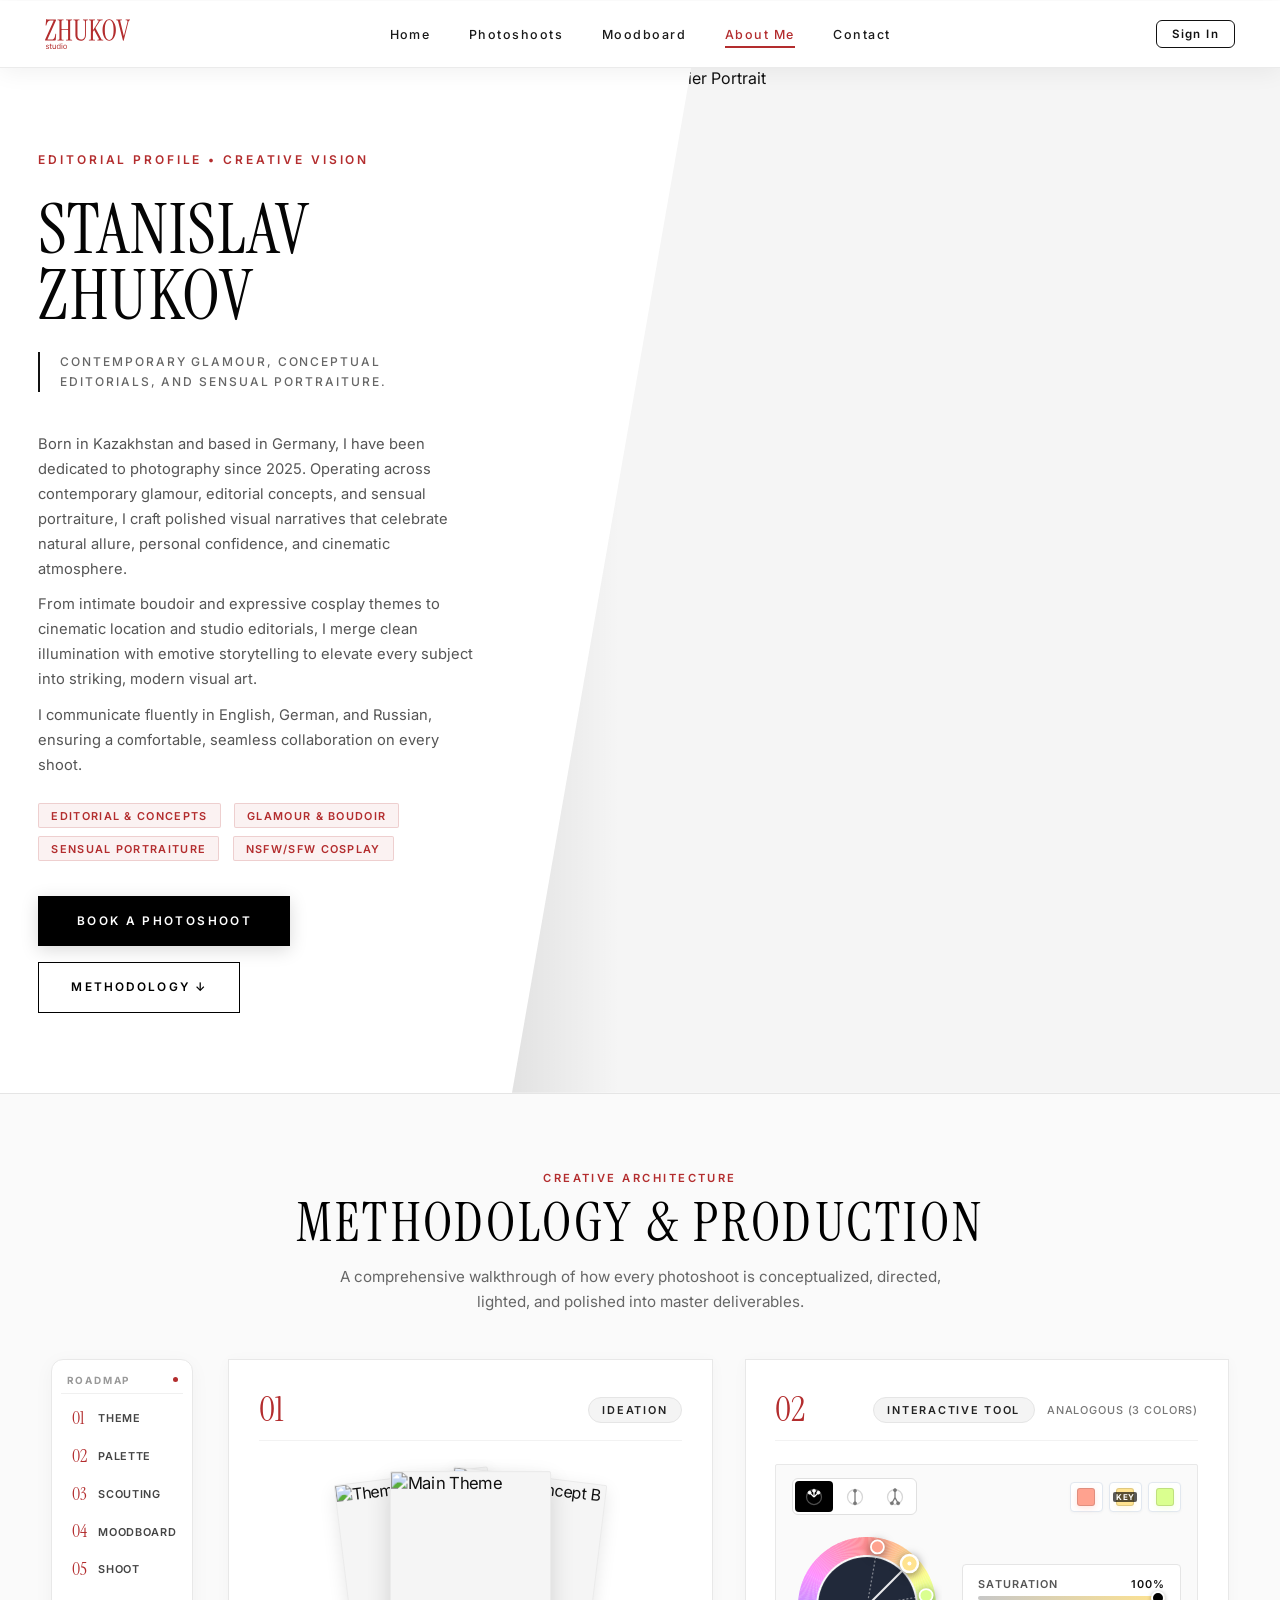
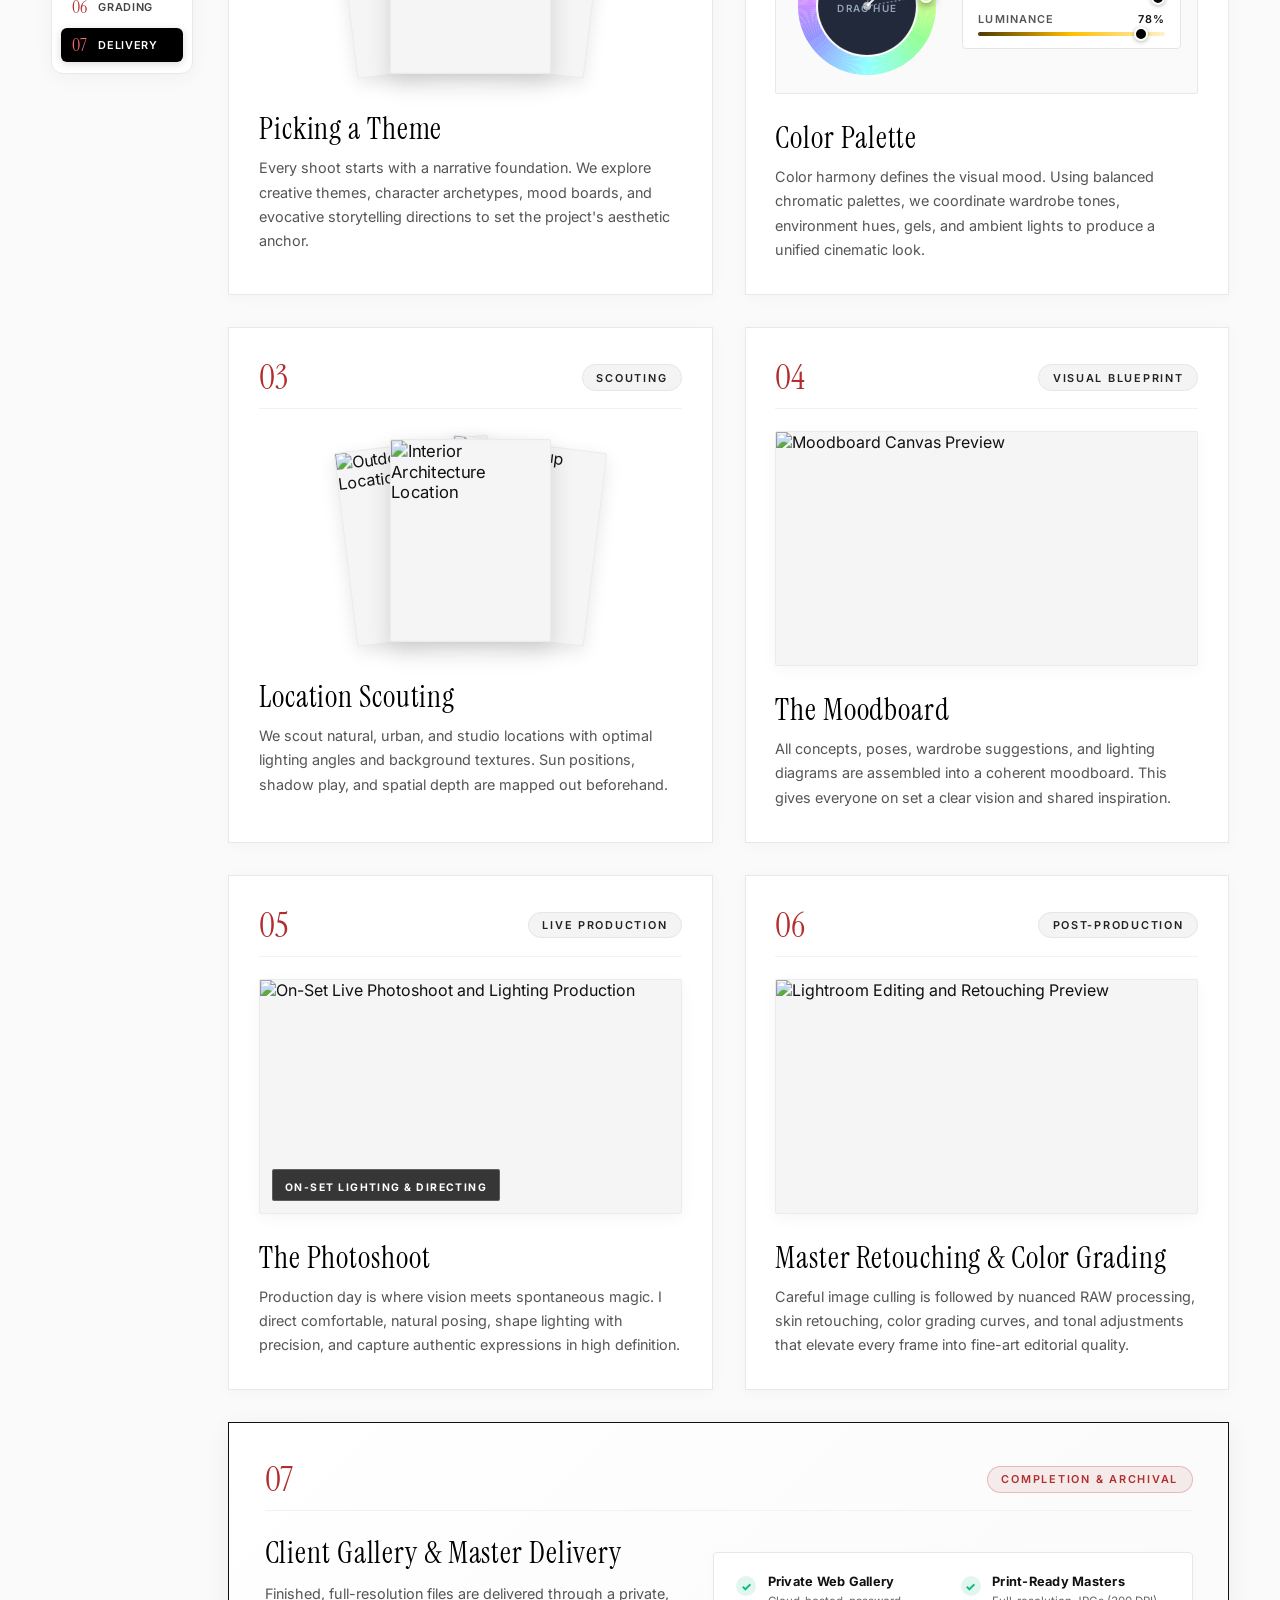
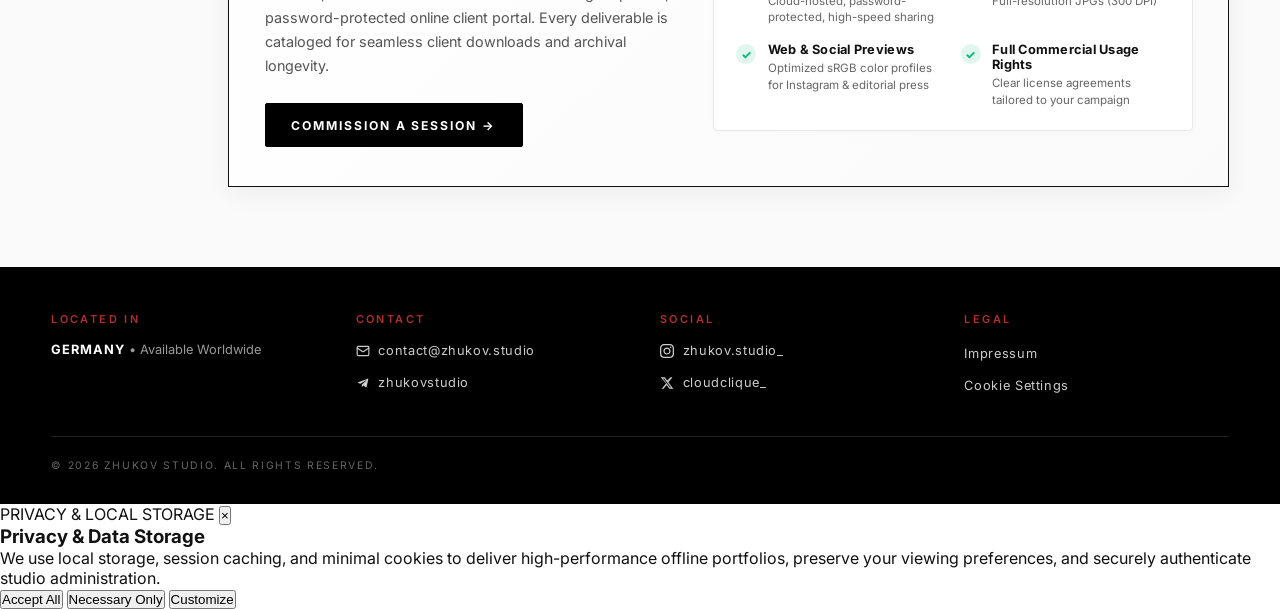
==== about/index.html @ 20d0ee6c "feat: add new pages for archived photoshoots, upload, about, and contact sections" ====
<!DOCTYPE html>
<html lang="en">

<head>
    <meta charset="UTF-8">
    <meta name="viewport" content="width=device-width, initial-scale=1.0">
    <title>ZHUKOV — About & Creative Roadmap</title>
    <link rel="stylesheet" href="/styles.css?v=65">
    <link rel="stylesheet" href="about.css?v=73">
    <link rel="preconnect" href="https://fonts.googleapis.com">
    <link rel="preconnect" href="https://fonts.gstatic.com" crossorigin>
    <link
        href="https://fonts.googleapis.com/css2?family=Instrument+Serif:ital@0;1&family=Inter:wght@300;400;500;600;700&family=Outfit:wght@300;400;500;600;700&display=swap"
        rel="stylesheet">
    <script src="/site-components.js?v=40"></script>
</head>

<body class="editorial-body">
    <!-- Modular Shared Header Component -->
    <div id="site-header-slot"></div>

    <main id="app-content" class="vogue-about-main">
        <!-- 1-to-1 Vogue Hero Section with Full Bleed Diagonal Cut Image (Matching Homepage Hero) -->
        <section class="editorial-hero about-editorial-hero" id="profile">
            <div class="hero-text-container">
                <div class="hero-editorial-card">
                    <span class="hero-issue-tag">EDITORIAL PROFILE &bull; CREATIVE VISION</span>
                    <h1 class="hero-main-title">
                        <span class="hero-line-top">STANISLAV</span>
                        <span class="hero-line-bottom"><span class="line-plain">ZHUKOV</span></span>
                    </h1>
                    <p class="hero-subdeck">
                        CONTEMPORARY GLAMOUR, CONCEPTUAL EDITORIALS, AND SENSUAL PORTRAITURE.
                    </p>
                    <div class="about-hero-bio">
                        <p>
                            Born in Kazakhstan and based in Germany, I have been dedicated to photography since 2025.
                            Operating across contemporary glamour, editorial concepts, and sensual portraiture, I craft
                            polished visual narratives that celebrate natural allure, personal confidence, and cinematic
                            atmosphere.
                        </p>
                        <p>
                            From intimate boudoir and expressive cosplay themes to cinematic location and studio
                            editorials, I merge clean illumination with emotive storytelling to elevate every subject
                            into striking, modern visual art.
                        </p>
                        <p>
                            I communicate fluently in English, German, and Russian, ensuring a comfortable, seamless
                            collaboration on every shoot.
                        </p>
                    </div>
                    <div class="about-hero-pillars">
                        <span class="about-pillar-tag">Editorial &amp; Concepts</span>
                        <span class="about-pillar-tag">Glamour &amp; Boudoir</span>
                        <span class="about-pillar-tag">Sensual Portraiture</span>
                        <span class="about-pillar-tag">NSFW/SFW Cosplay</span>
                    </div>
                    <div class="about-hero-actions">
                        <a href="/contact/" class="hero-action-btn">BOOK A PHOTOSHOOT</a>
                        <a href="#methodology" class="vogue-outline-btn about-jump-btn">METHODOLOGY &darr;</a>
                    </div>
                </div>
            </div>

            <!-- Diagonal Full Bleed Image Filling the Cutout Area on the Right (1-to-1 Homepage Angle) -->
            <div class="hero-diagonal-cut-wrapper" id="about-hero-img-container">
                <img src="https://i.ibb.co/JRNhSXJ2/image-0.webp" alt="Stanislav Zhukov Atelier Portrait"
                    loading="eager" id="profile-img">
                <button class="slot-edit-btn profile-edit-btn hero-edit-btn" id="profile-edit-btn"
                    title="Change profile photo" aria-label="Change profile photo">✏️</button>
            </div>
        </section>

        <!-- Working Process Workflow Roadmap -->
        <section class="process-section" id="methodology">
            <div class="process-header">
                <span class="process-badge">CREATIVE ARCHITECTURE</span>
                <h2 class="process-section-title">METHODOLOGY &amp; PRODUCTION</h2>
                <p class="process-section-subtitle">
                    A comprehensive walkthrough of how every photoshoot is conceptualized, directed, lighted, and
                    polished into master deliverables.
                </p>
            </div>

            <!-- Main Layout: Sticky Vertical Stepper Rail on Left + Chronological Cards on Right -->
            <div class="methodology-main-layout">
                <aside class="methodology-stepper-rail" id="methodology-stepper-rail"
                    aria-label="Methodology Navigation Rail">
                    <nav class="methodology-stepper-bar vertical" aria-label="Methodology Steps Quick Navigation">
                        <div class="stepper-rail-header">
                            <span class="stepper-rail-title">ROADMAP</span>
                            <span class="stepper-rail-dot"></span>
                        </div>
                        <div class="stepper-rail-items">
                            <a href="#step-picking-theme" class="stepper-step active">
                                <span class="stepper-num">01</span>
                                <span class="stepper-name">Theme</span>
                            </a>
                            <a href="#step-color-palette" class="stepper-step">
                                <span class="stepper-num">02</span>
                                <span class="stepper-name">Palette</span>
                            </a>
                            <a href="#step-location" class="stepper-step">
                                <span class="stepper-num">03</span>
                                <span class="stepper-name">Scouting</span>
                            </a>
                            <a href="#step-moodboard" class="stepper-step">
                                <span class="stepper-num">04</span>
                                <span class="stepper-name">Moodboard</span>
                            </a>
                            <a href="#step-photoshoot" class="stepper-step">
                                <span class="stepper-num">05</span>
                                <span class="stepper-name">Shoot</span>
                            </a>
                            <a href="#step-editing" class="stepper-step">
                                <span class="stepper-num">06</span>
                                <span class="stepper-name">Grading</span>
                            </a>
                            <a href="#step-sending-files" class="stepper-step">
                                <span class="stepper-num">07</span>
                                <span class="stepper-name">Delivery</span>
                            </a>
                        </div>
                    </nav>
                </aside>

                <!-- Main Layout: Sticky Vertical Stepper Rail on Left + Chronological Cards on Right -->
                <div class="methodology-cards-area">
                    <!-- Chronological Roadmap Grid (Swipeable on Mobile) -->
                    <div class="process-roadmap-grid" id="process-roadmap-grid">

                        <!-- STEP 1: Picking a Theme -->
                        <div class="process-step-card step-1" id="step-picking-theme">
                            <div class="step-badge-row">
                                <span class="step-number-badge">01</span>
                                <span class="step-pill">Ideation</span>
                            </div>

                            <!-- Fan Styled Theme Concept Images -->
                            <div class="fan-deck" aria-label="Theme Concept Images">
                                <div class="fan-card fan-card-left" title="Concept A">
                                    <img src="https://raw.githubusercontent.com/cloudclique/zhukov/refs/heads/main/_images/theme_concept_a.jpg"
                                        alt="Theme Concept A" class="fan-card-img" draggable="false">
                                </div>
                                <div class="fan-card fan-card-center" title="Main Theme">
                                    <img src="https://raw.githubusercontent.com/cloudclique/zhukov/refs/heads/main/_images/theme_main.jpg"
                                        alt="Main Theme" class="fan-card-img" draggable="false">
                                </div>
                                <div class="fan-card fan-card-right" title="Concept B">
                                    <img src="https://raw.githubusercontent.com/cloudclique/zhukov/refs/heads/main/_images/theme_concept_b.jpg"
                                        alt="Theme Concept B" class="fan-card-img" draggable="false">
                                </div>
                            </div>

                            <div class="step-content">
                                <h3 class="step-title">Picking a Theme</h3>
                                <p class="step-desc">
                                    Every shoot starts with a narrative foundation. We explore creative themes,
                                    character archetypes, mood boards, and evocative storytelling directions to set the
                                    project's aesthetic anchor.
                                </p>
                            </div>
                        </div>

                        <!-- STEP 2: Color Palette -->
                        <div class="process-step-card interactive-tool-card step-2" id="step-color-palette">
                            <div class="step-badge-row">
                                <span class="step-number-badge">02</span>
                                <div class="palette-header-meta">
                                    <span class="step-pill interactive-pill">Interactive Tool</span>
                                    <span class="palette-mode-status" id="palette-current-mode-name">Analogous (3
                                        Colors)</span>
                                </div>
                            </div>

                            <!-- Interactive Palette Picker Component -->
                            <div class="color-palette-widget">
                                <!-- Top Row: Harmony Choices & Live Color Swatches -->
                                <div class="palette-top-controls">
                                    <div class="palette-mode-selector" aria-label="Color Combination Types">
                                        <!-- Mode 1: Analogous -->
                                        <button type="button" class="palette-mode-btn active" data-mode="analogous"
                                            title="Analogous Combination (3 colors)">
                                            <svg viewBox="0 0 32 32" class="mode-icon-svg" fill="none"
                                                stroke="currentColor">
                                                <circle cx="16" cy="16" r="12" stroke-width="2" opacity="0.3" />
                                                <line x1="16" y1="16" x2="9" y2="9" stroke-width="2" />
                                                <line x1="16" y1="16" x2="16" y2="6" stroke-width="2" />
                                                <line x1="16" y1="16" x2="23" y2="9" stroke-width="2" />
                                                <circle cx="9" cy="9" r="2.5" fill="currentColor" />
                                                <circle cx="16" cy="6" r="2.5" fill="currentColor" />
                                                <circle cx="23" cy="9" r="2.5" fill="currentColor" />
                                            </svg>
                                        </button>
                                        <!-- Mode 2: Complementary -->
                                        <button type="button" class="palette-mode-btn" data-mode="complementary"
                                            title="Complementary Combination (2 colors)">
                                            <svg viewBox="0 0 32 32" class="mode-icon-svg" fill="none"
                                                stroke="currentColor">
                                                <circle cx="16" cy="16" r="12" stroke-width="2" opacity="0.3" />
                                                <line x1="16" y1="4" x2="16" y2="28" stroke-width="2" />
                                                <circle cx="16" cy="6" r="2.5" fill="currentColor" />
                                                <circle cx="16" cy="26" r="2.5" fill="currentColor" />
                                            </svg>
                                        </button>
                                        <!-- Mode 3: Split-Complementary (Sharp Triangle) -->
                                        <button type="button" class="palette-mode-btn" data-mode="triadic"
                                            title="Split-Complementary (Sharp Triangle, 3 colors)">
                                            <svg viewBox="0 0 32 32" class="mode-icon-svg" fill="none"
                                                stroke="currentColor">
                                                <circle cx="16" cy="16" r="12" stroke-width="2" opacity="0.3" />
                                                <line x1="16" y1="17" x2="16" y2="5" stroke-width="2" />
                                                <line x1="16" y1="17" x2="11" y2="26" stroke-width="2" />
                                                <line x1="16" y1="17" x2="21" y2="26" stroke-width="2" />
                                                <circle cx="16" cy="5" r="2.5" fill="currentColor" />
                                                <circle cx="11" cy="26" r="2.5" fill="currentColor" />
                                                <circle cx="21" cy="26" r="2.5" fill="currentColor" />
                                            </svg>
                                        </button>
                                    </div>

                                    <!-- Live Harmonies Color Swatches (Moved to top row) -->
                                    <div class="palette-swatches-container" id="palette-swatches-container">
                                        <!-- Swatches injected via about.js -->
                                    </div>
                                </div>

                                <!-- Color Wheel & Sliders Row (Saturation & Luminance moved to where colors were) -->
                                <div class="palette-interactive-stage">
                                    <div class="palette-wheel-container" title="Click or drag to select base hue">
                                        <canvas id="palette-wheel-canvas"></canvas>
                                        <svg id="palette-wheel-overlay" class="palette-wheel-overlay"
                                            viewBox="0 0 150 150"></svg>
                                        <div class="wheel-center-label">
                                            <span class="wheel-hint">Drag Hue</span>
                                        </div>
                                    </div>

                                    <!-- Saturation & Luminance Sliders (Positioned beside wheel) -->
                                    <div class="palette-sliders-box">
                                        <div class="palette-slider-group">
                                            <div class="slider-label-row">
                                                <label for="palette-sat-slider">Saturation</label>
                                                <span class="slider-val" id="palette-sat-val">100%</span>
                                            </div>
                                            <input type="range" id="palette-sat-slider" min="10" max="100" value="100"
                                                class="palette-range-input">
                                        </div>
                                        <div class="palette-slider-group">
                                            <div class="slider-label-row">
                                                <label for="palette-lum-slider">Luminance</label>
                                                <span class="slider-val" id="palette-lum-val">78%</span>
                                            </div>
                                            <input type="range" id="palette-lum-slider" min="15" max="85" value="78"
                                                class="palette-range-input">
                                        </div>
                                    </div>
                                </div>
                            </div>

                            <div class="step-content">
                                <h3 class="step-title">Color Palette</h3>
                                <p class="step-desc">
                                    Color harmony defines the visual mood. Using balanced chromatic palettes, we
                                    coordinate wardrobe tones, environment hues, gels, and ambient lights to produce a
                                    unified cinematic look.
                                </p>
                            </div>
                        </div>

                        <!-- STEP 3: Location Scouting -->
                        <div class="process-step-card step-3" id="step-location">
                            <div class="step-badge-row">
                                <span class="step-number-badge">03</span>
                                <span class="step-pill">Scouting</span>
                            </div>

                            <!-- Fan Styled Location Images -->
                            <div class="fan-deck" aria-label="Location Scouting Images">
                                <div class="fan-card fan-card-left" title="Outdoor & Nature">
                                    <img src="https://raw.githubusercontent.com/cloudclique/zhukov/refs/heads/main/_images/location_waterfall.jpg"
                                        alt="Outdoor & Nature Location" class="fan-card-img" draggable="false">
                                </div>
                                <div class="fan-card fan-card-center" title="Interior & Architecture">
                                    <img src="https://raw.githubusercontent.com/cloudclique/zhukov/refs/heads/main/_images/location_interior.jpg"
                                        alt="Interior Architecture Location" class="fan-card-img" draggable="false">
                                </div>
                                <div class="fan-card fan-card-right" title="Studio Setup">
                                    <img src="https://raw.githubusercontent.com/cloudclique/zhukov/refs/heads/main/_images/location_studio.jpg"
                                        alt="Studio Setup Location" class="fan-card-img" draggable="false">
                                </div>
                            </div>

                            <div class="step-content">
                                <h3 class="step-title">Location Scouting</h3>
                                <p class="step-desc">
                                    We scout natural, urban, and studio locations with optimal lighting angles and
                                    background textures. Sun positions, shadow play, and spatial depth are mapped out
                                    beforehand.
                                </p>
                            </div>
                        </div>

                        <!-- STEP 4: The Moodboard -->
                        <div class="process-step-card step-4" id="step-moodboard">
                            <div class="step-badge-row">
                                <span class="step-number-badge">04</span>
                                <span class="step-pill">Visual Blueprint</span>
                            </div>

                            <!-- Moodboard Preview Image -->
                            <div class="process-image-container" aria-label="Moodboard Reference Preview">
                                <img src="https://raw.githubusercontent.com/cloudclique/zhukov/refs/heads/main/_images/moodboard_preview.jpg"
                                    alt="Moodboard Canvas Preview" class="process-preview-img" draggable="false">
                            </div>

                            <div class="step-content">
                                <h3 class="step-title">The Moodboard</h3>
                                <p class="step-desc">
                                    All concepts, poses, wardrobe suggestions, and lighting diagrams are assembled into
                                    a coherent moodboard. This gives everyone on set a clear vision and shared
                                    inspiration.
                                </p>
                            </div>
                        </div>

                        <!-- STEP 5: The Photoshoot -->
                        <div class="process-step-card step-5" id="step-photoshoot">
                            <div class="step-badge-row">
                                <span class="step-number-badge">05</span>
                                <span class="step-pill">Live Production</span>
                            </div>

                            <div class="process-image-container" aria-label="Live Photoshoot Production">
                                <img src="https://i.ibb.co/JRNhSXJ2/image-0.webp"
                                    alt="On-Set Live Photoshoot and Lighting Production" class="process-preview-img"
                                    draggable="false">
                                <div class="image-overlay-badge">
                                    <span>ON-SET LIGHTING &amp; DIRECTING</span>
                                </div>
                            </div>

                            <div class="step-content">
                                <h3 class="step-title">The Photoshoot</h3>
                                <p class="step-desc">
                                    Production day is where vision meets spontaneous magic. I direct comfortable,
                                    natural posing, shape lighting with precision, and capture authentic expressions in
                                    high definition.
                                </p>
                            </div>
                        </div>

                        <!-- STEP 6: Master Editing -->
                        <div class="process-step-card step-6" id="step-editing">
                            <div class="step-badge-row">
                                <span class="step-number-badge">06</span>
                                <span class="step-pill">Post-Production</span>
                            </div>

                            <!-- Editing Preview Image -->
                            <div class="process-image-container" aria-label="Editing and Color Grading Preview">
                                <img src="https://raw.githubusercontent.com/cloudclique/zhukov/refs/heads/main/_images/editing_preview.jpg"
                                    alt="Lightroom Editing and Retouching Preview" class="process-preview-img"
                                    draggable="false">
                            </div>

                            <div class="step-content">
                                <h3 class="step-title">Master Retouching &amp; Color Grading</h3>
                                <p class="step-desc">
                                    Careful image culling is followed by nuanced RAW processing, skin retouching, color
                                    grading curves, and tonal adjustments that elevate every frame into fine-art
                                    editorial quality.
                                </p>
                            </div>
                        </div>

                        <!-- STEP 7: Client Delivery (Full-Width Milestone) -->
                        <div class="process-step-card step-7 step-milestone-card" id="step-sending-files">
                            <div class="step-badge-row">
                                <span class="step-number-badge">07</span>
                                <span class="step-pill finish-pill">Completion &amp; Archival</span>
                            </div>

                            <div class="milestone-content-layout">
                                <div class="milestone-info-col">
                                    <h3 class="step-title">Client Gallery &amp; Master Delivery</h3>
                                    <p class="step-desc">
                                        Finished, full-resolution files are delivered through a private,
                                        password-protected
                                        online client portal. Every deliverable is cataloged for seamless client
                                        downloads and archival longevity.
                                    </p>
                                    <div class="milestone-action-row">
                                        <a href="/contact/" class="milestone-cta-link">COMMISSION A SESSION &rarr;</a>
                                    </div>
                                </div>
                                <div class="milestone-deliverables-panel">
                                    <div class="deliverable-item">
                                        <span class="deliverable-check">✓</span>
                                        <div class="deliverable-text">
                                            <strong>Private Web Gallery</strong>
                                            <span>Cloud-hosted, password-protected, high-speed sharing</span>
                                        </div>
                                    </div>
                                    <div class="deliverable-item">
                                        <span class="deliverable-check">✓</span>
                                        <div class="deliverable-text">
                                            <strong>Print-Ready Masters</strong>
                                            <span>Full-resolution JPGs (300 DPI)</span>
                                        </div>
                                    </div>
                                    <div class="deliverable-item">
                                        <span class="deliverable-check">✓</span>
                                        <div class="deliverable-text">
                                            <strong>Web &amp; Social Previews</strong>
                                            <span>Optimized sRGB color profiles for Instagram &amp; editorial
                                                press</span>
                                        </div>
                                    </div>
                                    <div class="deliverable-item">
                                        <span class="deliverable-check">✓</span>
                                        <div class="deliverable-text">
                                            <strong>Full Commercial Usage Rights</strong>
                                            <span>Clear license agreements tailored to your campaign</span>
                                        </div>
                                    </div>
                                </div>
                            </div>
                        </div>
                    </div> <!-- End #process-roadmap-grid (Strictly 7 items) -->

                    <!-- Mobile Swipeable Carousel Controls (Prev/Next & Step Indicator Dots - Outside of scroll track) -->
                    <div class="mobile-swipe-controls" id="mobile-swipe-controls" aria-label="Mobile Step Navigation">
                        <button type="button" class="mobile-swipe-btn" id="mobile-swipe-prev"
                            aria-label="Previous step">
                            <span class="swipe-arrow">&larr;</span> Prev
                        </button>
                        <div class="mobile-swipe-pagination">
                            <span class="mobile-swipe-badge"><strong id="mobile-active-num">01</strong> / 07</span>
                            <div class="mobile-swipe-dots" id="mobile-swipe-dots">
                                <button type="button" class="swipe-dot active" data-step-index="0"
                                    aria-label="Go to Step 1"></button>
                                <button type="button" class="swipe-dot" data-step-index="1"
                                    aria-label="Go to Step 2"></button>
                                <button type="button" class="swipe-dot" data-step-index="2"
                                    aria-label="Go to Step 3"></button>
                                <button type="button" class="swipe-dot" data-step-index="3"
                                    aria-label="Go to Step 4"></button>
                                <button type="button" class="swipe-dot" data-step-index="4"
                                    aria-label="Go to Step 5"></button>
                                <button type="button" class="swipe-dot" data-step-index="5"
                                    aria-label="Go to Step 6"></button>
                                <button type="button" class="swipe-dot" data-step-index="6"
                                    aria-label="Go to Step 7"></button>
                            </div>
                        </div>
                        <button type="button" class="mobile-swipe-btn" id="mobile-swipe-next" aria-label="Next step">
                            Next <span class="swipe-arrow">&rarr;</span>
                        </button>
                    </div>
                </div> <!-- End .methodology-cards-area -->
            </div> <!-- End .methodology-main-layout -->
        </section>

        <!-- Studio Gear & Optics Arsenal Section (Airy Editorial Layout) 
        <section class="gear-section" id="gear">
            <div class="gear-header">
                <span class="gear-badge">STUDIO ARSENAL &bull; CLIENT QUALITY ASSURANCE</span>
                <h2 class="gear-section-title">CAMERA &amp; OPTICS</h2>
                <p class="gear-section-subtitle">
                    Calibrated full-frame hardware engineered for magazine-grade resolution, luminous skin tones, and
                    guaranteed real-time dual-card backup safety.
                </p>
            </div>

            <div class="gear-container">
                <div class="gear-camera-banner">
                    <div class="gear-camera-img-box">
                        <img src="/_images/official_a7iv.jpg" alt="Sony Alpha 7 IV Camera"
                            class="gear-img gear-img-light" loading="lazy"
                            onerror="this.src='https://raw.githubusercontent.com/cloudclique/zhukov/refs/heads/main/_images/official_a7iv.jpg'">
                        <img src="/_images/gear_sony_a7iv.jpg" alt="Sony Alpha 7 IV Camera"
                            class="gear-img gear-img-dark" loading="lazy"
                            onerror="this.src='https://raw.githubusercontent.com/cloudclique/zhukov/refs/heads/main/_images/gear_sony_a7iv.jpg'">
                    </div>
                    <div class="gear-camera-details">
                        <div class="gear-banner-meta">
                            <span class="gear-banner-tag">01 / PRIMARY CAMERA</span>
                            <span class="gear-banner-badge">FLAGSHIP FULL-FRAME</span>
                        </div>
                        <h3 class="gear-banner-title">Sony Alpha 7 IV</h3>
                        <p class="gear-banner-desc">
                            Delivers ultra-high 33MP fine-art print clarity and radiant, natural skin tones. Equipped
                            with real-time dual-card cloning so every precious shot is instantly backed up and 100%
                            safe.
                        </p>
                        <div class="gear-banner-highlights">
                            <span class="gear-highlight-item">✓ 33MP Fine-Art Clarity</span>
                            <span class="gear-highlight-item">✓ Instant Dual-Slot Backup</span>
                            <span class="gear-highlight-item">✓ Luminous Skin Tones</span>
                        </div>
                    </div>
                </div>

                <div class="gear-optics-row">
                    <div class="gear-optic-card">
                        <div class="gear-optic-top">
                            <span class="gear-optic-num">02 / PORTRAIT</span>
                            <span class="gear-optic-pill">PRIME</span>
                        </div>
                        <h4 class="gear-optic-name">Sony 50mm f/1.8</h4>
                        <p class="gear-optic-desc">
                            Flattering natural facial geometry with creamy, dreamy background blur that makes you
                            effortlessly stand out.
                        </p>
                        <div class="gear-optic-role">Signature Beauty &amp; Editorial</div>
                    </div>

                    <div class="gear-optic-card">
                        <div class="gear-optic-top">
                            <span class="gear-optic-num">03 / ULTRA-WIDE</span>
                            <span class="gear-optic-pill">SCALE</span>
                        </div>
                        <h4 class="gear-optic-name">Sigma 14mm f/1.8 Art</h4>
                        <p class="gear-optic-desc">
                            Captures expansive venue architecture, luxury interiors, and dramatic landscapes for epic
                            high-fashion scale.
                        </p>
                        <div class="gear-optic-role">Grand Venues &amp; Horizons</div>
                    </div>

                    <div class="gear-optic-card">
                        <div class="gear-optic-top">
                            <span class="gear-optic-num">04 / VERSATILE</span>
                            <span class="gear-optic-pill">ZOOM</span>
                        </div>
                        <h4 class="gear-optic-name">Sony 24-105mm f/4 G</h4>
                        <p class="gear-optic-desc">
                            Instant transitions from full-outfit looks to intimate close-ups, keeping photoshoot pacing
                            fluid and spontaneous.
                        </p>
                        <div class="gear-optic-role">Full-Look to Candid Close-Up</div>
                    </div>

                    <div class="gear-optic-card">
                        <div class="gear-optic-top">
                            <span class="gear-optic-num">05 / CANDID</span>
                            <span class="gear-optic-pill">TELEPHOTO</span>
                        </div>
                        <h4 class="gear-optic-name">Sony 200-600mm G</h4>
                        <p class="gear-optic-desc">
                            Effortless candid moments from a relaxed distance with cinematic backdrop compression that
                            feels like a film still.
                        </p>
                        <div class="gear-optic-role">Distant Candids &amp; Film Depth</div>
                    </div>
                </div>
            </div>
        </section> -->


        <!-- Modular Shared Footer Component -->
        <div id="site-footer-slot"></div>

        <script type="module" src="/script.js"></script>
        <script src="about.js?v=73"></script>
</body>

</html>
---- styles.css ----
@import url('https://fonts.googleapis.com/css2?family=Instrument+Serif:ital@0;1&family=Inter:wght@300;400;500;600;700&family=Outfit:wght@300;400;600&display=swap');

/* ── Cross-Document View Transitions (SPA-Style Persistent Header) ───────── */
@view-transition {
    navigation: auto;
}

::view-transition-old(site-header),
::view-transition-new(site-header) {
    animation: none;
    mix-blend-mode: normal;
}

:root {
    --bg-color: #000000;
    --text-color: #f8fafc;
    --accent-color: #38bdf8;
    --card-bg: rgba(30, 41, 59, 0.7);
    --site-banner-height: 0px;
}

* {
    margin: 0;
    padding: 0;
    box-sizing: border-box;
}

body {
    font-family: 'Outfit', sans-serif;
    background-color: var(--bg-color);
    background-image:
        radial-gradient(circle at 15% 50%, rgba(37, 99, 235, 0.26), transparent 50%),
        radial-gradient(circle at 85% 30%, rgba(255, 0, 131, 0.02), transparent 50%),
        radial-gradient(circle at 50% 100%, rgba(114, 4, 130, 0.31), transparent 50%);
    background-attachment: fixed;
    color: var(--text-color);
    min-height: 100vh;
    overflow-x: clip;
}

header:not(.vogue-header) {
    text-align: center;
    padding: 2.5rem 2rem;
    position: sticky;
    top: 0;
    z-index: 10000;
    background: linear-gradient(to bottom, rgba(30, 41, 59, 0.13), rgba(15, 23, 42, 0.178));
    backdrop-filter: blur(50px);
    -webkit-backdrop-filter: blur(50px);
    border-bottom: 1px solid rgba(255, 255, 255, 0.15);
    box-shadow: 0 20px 40px rgba(0, 0, 0, 0.24);
    max-width: 100dvw;
    margin: 0 auto;
    transition: opacity 0.25s ease, visibility 0.25s ease;
}

.header-content {
    max-width: 1400px;
    margin: 0 auto;
    display: flex;
    justify-content: space-between;
    align-items: center;
    text-align: left;
}

/* Brand Logo */
.brand-logo {
    display: inline-flex;
    flex-direction: column;
    align-items: flex-start;
    text-decoration: none;
    cursor: pointer;
}

.brand-name {
    font-family: 'Instrument Serif', serif !important;
    font-size: 3.5rem !important;
    font-weight: 400 !important;
    color: #ffffff !important;
    background: none !important;
    -webkit-text-fill-color: initial !important;
    margin: 0 !important;
    line-height: 0.8 !important;
    letter-spacing: 2px !important;
}

.brand-subtitle {
    font-family: 'Inter', sans-serif !important;
    font-weight: 300 !important;
    font-size: 1.1rem !important;
    color: #ffffff !important;
    letter-spacing: 1px !important;
    margin: 0 !important;
    margin-left: 2px !important;
    margin-top: 5px !important;
}

main {
    padding: 4rem 3rem;
    max-width: 1600px;
    margin: 0 auto;
}

/* ============================================
   Featured Gallery (Home Page) - Full Viewport Width
   Alternating Horizontal Pattern across 2 Rows:
   Row 1: [ Wide (2fr) ] [ Narrow (1fr) ] [ Wide (2fr) ] [ Narrow (1fr) ]
   Row 2: [ Narrow (1fr) ] [ Wide (2fr) ] [ Narrow (1fr) ] [ Wide (2fr) ]
   ============================================ */
.gallery {
    display: grid;
    grid-template-columns: repeat(6, 1fr);
    gap: 1.2rem;
    width: 100%;
}

.gallery-item {
    position: relative;
    border-radius: 16px;
    overflow: hidden;
    cursor: pointer;
    box-shadow: 0 10px 30px rgba(0, 0, 0, 0.3);
    transition: transform 0.4s cubic-bezier(0.175, 0.885, 0.32, 1.275), box-shadow 0.4s ease;
    background: var(--card-bg);
    animation: fadeIn 0.8s ease-out backwards;
    width: 100%;
    min-height: 0;
    min-width: 0;
}

/* ── Row 1 Slot Positions & Proportions ── */
/* Slot 1: Wide Landscape (2fr) */
.gallery-item:nth-child(1) {
    grid-column: 1 / 3;
    grid-row: 1;
    aspect-ratio: 3 / 2;
}

/* Slot 2: Narrow Portrait (1fr) — stretches to row height */
.gallery-item:nth-child(2) {
    grid-column: 3 / 4;
    grid-row: 1;
}

/* Slot 3: Wide Landscape (2fr) */
.gallery-item:nth-child(3) {
    grid-column: 4 / 6;
    grid-row: 1;
    aspect-ratio: 3 / 2;
}

/* Slot 4: Narrow Portrait (1fr) — stretches to row height */
.gallery-item:nth-child(4) {
    grid-column: 6 / 7;
    grid-row: 1;
}

/* ── Row 2 Slot Positions & Proportions ── */
/* Slot 5: Narrow Portrait (1fr) — stretches to row height */
.gallery-item:nth-child(5) {
    grid-column: 1 / 2;
    grid-row: 2;
}

/* Slot 6: Wide Landscape (2fr) */
.gallery-item:nth-child(6) {
    grid-column: 2 / 4;
    grid-row: 2;
    aspect-ratio: 3 / 2;
}

/* Slot 7: Narrow Portrait (1fr) — stretches to row height */
.gallery-item:nth-child(7) {
    grid-column: 4 / 5;
    grid-row: 2;
}

/* Slot 8: Wide Landscape (2fr) */
.gallery-item:nth-child(8) {
    grid-column: 5 / 7;
    grid-row: 2;
    aspect-ratio: 3 / 2;
}

@keyframes fadeIn {
    from {
        opacity: 0;
        transform: translateY(20px);
    }

    to {
        opacity: 1;
        transform: translateY(0);
    }
}

.gallery-item:hover {
    box-shadow: 0 20px 40px rgba(0, 0, 0, 0.6);
    z-index: 10;
}

.gallery-item img {
    position: absolute;
    inset: 0;
    width: 100%;
    height: 100%;
    object-fit: cover;
    display: block;
    transition: transform 0.7s ease, filter 0.5s ease;
    filter: brightness(0.75) grayscale(20%);
}

.gallery-item:hover img {
    transform: scale(1.05);
    filter: brightness(1.05) grayscale(0%);
}

.gallery-item::after {
    content: '';
    position: absolute;
    inset: 0;
    background: linear-gradient(to top, rgba(15, 23, 42, 0.7) 0%, transparent 50%);
    opacity: 0;
    transition: opacity 0.4s ease;
    pointer-events: none;
}

.gallery-item:hover::after {
    opacity: 1;
}

/* Empty slot placeholder */
.gallery-item.empty-slot {
    display: flex;
    align-items: center;
    justify-content: center;
    border: 2px dashed rgba(148, 163, 184, 0.25);
    background: rgba(30, 41, 59, 0.4);
    box-shadow: none;
}

/* ── Admin Edit Button (per slot) ───────────────────────────────── */
.slot-edit-btn {
    position: absolute;
    top: 12px;
    right: 12px;
    z-index: 20;
    width: 34px;
    height: 34px;
    border-radius: 50%;
    border: none;
    background: rgba(15, 23, 42, 0.7);
    backdrop-filter: blur(8px);
    color: #cbd5e1;
    font-size: 1rem;
    cursor: pointer;
    display: flex;
    align-items: center;
    justify-content: center;
    opacity: 0;
    transition: opacity 0.25s ease, background 0.2s ease;
    pointer-events: auto;
}

.gallery-item:hover .slot-edit-btn,
.gallery-item.empty-slot .slot-edit-btn,
.editorial-hero:hover .hero-edit-btn,
.editorial-hero:hover .profile-edit-btn,
.hero-diagonal-cut-wrapper:hover .hero-edit-btn,
.hero-diagonal-cut-wrapper:hover .profile-edit-btn,
.profile-image-frame:hover .profile-edit-btn {
    opacity: 1;
}

.hero-edit-btn,
.profile-edit-btn {
    width: 38px;
    height: 38px;
    font-size: 1.05rem;
    border: 1px solid rgba(255, 255, 255, 0.25);
    box-shadow: 0 4px 18px rgba(0, 0, 0, 0.3);
    z-index: 30;
    display: none;
}

.hero-edit-btn {
    top: 24px;
    right: 24px;
}

.profile-edit-btn {
    position: absolute;
    top: 16px;
    right: 16px;
}

@media (hover: none) {

    .hero-edit-btn,
    .profile-edit-btn {
        opacity: 0.85;
    }
}

.slot-edit-btn:hover {
    background: rgba(56, 189, 248, 0.35);
    color: #f8fafc;
}

/* ============================================
   ZHUKOV — STUDIO PHOTO LIBRARY / MASTER-DETAIL ARCHIVE PICKER
   ============================================ */
.studio-picker-backdrop {
    position: fixed;
    inset: 0;
    z-index: 100020;
    background: rgba(5, 7, 12, 0.88);
    backdrop-filter: blur(16px);
    -webkit-backdrop-filter: blur(16px);
    display: none;
    align-items: center;
    justify-content: center;
    padding: 1.5rem;
    box-sizing: border-box;
    opacity: 0;
    transition: opacity 0.25s cubic-bezier(0.16, 1, 0.3, 1);
}

.studio-picker-backdrop.is-open {
    display: flex;
    opacity: 1;
}

body.picker-open header,
body:has(.studio-picker-backdrop.is-open) header {
    opacity: 0 !important;
    visibility: hidden !important;
    pointer-events: none !important;
}

.studio-picker-window {
    width: 95vw;
    max-width: 1380px;
    height: 90vh;
    max-height: 880px;
    background: #0d0f16;
    color: #f1f5f9;
    border: 1px solid rgba(197, 160, 89, 0.32);
    border-radius: 12px;
    box-shadow: 0 32px 90px rgba(0, 0, 0, 0.85), 0 0 0 1px rgba(255, 255, 255, 0.04);
    display: flex;
    flex-direction: column;
    overflow: hidden;
    animation: studioWindowPop 0.24s cubic-bezier(0.16, 1, 0.3, 1);
}

@keyframes studioWindowPop {
    from {
        opacity: 0;
        transform: scale(0.97) translateY(8px);
    }
    to {
        opacity: 1;
        transform: scale(1) translateY(0);
    }
}

/* ── Top Bar ───────────────────────────────────────────────────────────── */
.studio-picker-header {
    display: flex;
    align-items: center;
    justify-content: space-between;
    padding: 0.95rem 1.6rem;
    background: #121520;
    border-bottom: 1px solid rgba(255, 255, 255, 0.08);
    gap: 1.2rem;
    flex-shrink: 0;
    box-sizing: border-box;
}

.studio-picker-branding {
    display: flex;
    align-items: center;
    gap: 0.85rem;
    flex-shrink: 0;
}

.studio-picker-badge {
    font-family: 'Inter', sans-serif;
    font-size: 0.6rem;
    font-weight: 700;
    letter-spacing: 0.22em;
    color: #000000;
    background: var(--pub-gold, #c5a059);
    padding: 0.25rem 0.55rem;
    border-radius: 3px;
    text-transform: uppercase;
}

.studio-picker-title {
    font-family: 'Instrument Serif', Georgia, serif;
    font-size: 1.45rem;
    font-weight: 400;
    letter-spacing: 0.06em;
    color: #ffffff;
    margin: 0;
    line-height: 1.1;
    text-transform: uppercase;
}

.studio-picker-subtitle {
    font-family: 'Inter', sans-serif;
    font-size: 0.7rem;
    color: #8892b0;
    margin: 0.15rem 0 0 0;
    line-height: 1.2;
}

.studio-picker-search-bar {
    flex: 1;
    max-width: 460px;
    position: relative;
    display: flex;
    align-items: center;
}

.studio-search-input {
    width: 100%;
    background: #090b10;
    border: 1px solid rgba(255, 255, 255, 0.14);
    border-radius: 6px;
    padding: 0.55rem 2rem 0.55rem 2.2rem;
    color: #ffffff;
    font-family: 'Inter', sans-serif;
    font-size: 0.78rem;
    outline: none;
    transition: all 0.2s ease;
    box-sizing: border-box;
}

.studio-search-input:focus {
    border-color: var(--pub-gold, #c5a059);
    box-shadow: 0 0 0 3px rgba(197, 160, 89, 0.18);
    background: #0f121b;
}

.studio-search-icon {
    position: absolute;
    left: 0.75rem;
    color: #64748b;
    font-size: 0.8rem;
    pointer-events: none;
}

.studio-search-clear-btn {
    position: absolute;
    right: 0.65rem;
    background: none;
    border: none;
    color: #94a3b8;
    font-size: 1.1rem;
    cursor: pointer;
    padding: 0 0.2rem;
    line-height: 1;
}

.studio-search-clear-btn:hover {
    color: #ffffff;
}

.studio-picker-header-actions {
    display: flex;
    align-items: center;
    gap: 0.75rem;
    flex-shrink: 0;
}

.studio-upload-btn {
    display: inline-flex;
    align-items: center;
    gap: 0.4rem;
    background: rgba(197, 160, 89, 0.12);
    border: 1px solid rgba(197, 160, 89, 0.35);
    color: var(--pub-gold, #c5a059);
    font-family: 'Inter', sans-serif;
    font-size: 0.72rem;
    font-weight: 600;
    letter-spacing: 0.06em;
    padding: 0.48rem 0.95rem;
    border-radius: 5px;
    cursor: pointer;
    transition: all 0.2s ease;
    user-select: none;
}

.studio-upload-btn:hover {
    background: rgba(197, 160, 89, 0.24);
    border-color: var(--pub-gold, #c5a059);
    transform: translateY(-1px);
}

.studio-picker-close-btn {
    background: transparent;
    border: 1px solid rgba(255, 255, 255, 0.16);
    color: #94a3b8;
    width: 32px;
    height: 32px;
    border-radius: 50%;
    font-size: 1.3rem;
    line-height: 1;
    display: flex;
    align-items: center;
    justify-content: center;
    cursor: pointer;
    transition: all 0.2s ease;
}

.studio-picker-close-btn:hover {
    background: rgba(248, 113, 113, 0.2);
    border-color: rgba(248, 113, 113, 0.5);
    color: #fca5a5;
    transform: rotate(90deg);
}

/* ── Main Master-Detail Layout ─────────────────────────────────────────── */
.studio-picker-body {
    flex: 1;
    display: flex;
    min-height: 0;
    overflow: hidden;
    background: #090b10;
}

/* Left Sidebar (Sets Navigation) */
.studio-picker-sidebar {
    width: 330px;
    flex-shrink: 0;
    background: #10131d;
    border-right: 1px solid rgba(255, 255, 255, 0.08);
    display: flex;
    flex-direction: column;
    min-height: 0;
}

.studio-sidebar-header {
    padding: 0.85rem 1.15rem;
    border-bottom: 1px solid rgba(255, 255, 255, 0.06);
    display: flex;
    align-items: center;
    justify-content: space-between;
    flex-shrink: 0;
    background: #121622;
}

.studio-sidebar-heading {
    font-family: 'Inter', sans-serif;
    font-size: 0.66rem;
    font-weight: 700;
    letter-spacing: 0.2em;
    color: #7e8ba3;
    text-transform: uppercase;
}

.studio-sidebar-count {
    font-family: 'Inter', sans-serif;
    font-size: 0.68rem;
    font-weight: 600;
    color: var(--pub-gold, #c5a059);
}

/* Sidebar Active vs Archived Filter Tabs */
.studio-sidebar-filter-tabs {
    display: flex;
    background: #090b10;
    border-bottom: 1px solid rgba(255, 255, 255, 0.06);
    padding: 0.45rem 0.65rem;
    gap: 0.35rem;
    flex-shrink: 0;
}

.studio-filter-tab {
    flex: 1;
    background: transparent;
    border: 1px solid rgba(255, 255, 255, 0.08);
    color: #7e8ba3;
    font-family: 'Inter', sans-serif;
    font-size: 0.66rem;
    font-weight: 600;
    letter-spacing: 0.04em;
    padding: 0.35rem 0.5rem;
    border-radius: 4px;
    cursor: pointer;
    transition: all 0.18s ease;
    text-align: center;
    white-space: nowrap;
}

.studio-filter-tab:hover {
    color: #ffffff;
    border-color: rgba(255, 255, 255, 0.16);
    background: rgba(255, 255, 255, 0.03);
}

.studio-filter-tab.active {
    background: #191c28;
    color: var(--pub-gold, #c5a059);
    border-color: rgba(197, 160, 89, 0.4);
    box-shadow: 0 1px 4px rgba(0, 0, 0, 0.3);
}

.studio-filter-tab[data-filter="archived"].active {
    color: #fbbf24;
    border-color: rgba(245, 158, 11, 0.5);
    background: rgba(217, 119, 6, 0.16);
}

.studio-sets-list {
    flex: 1;
    overflow-y: auto;
    padding: 0.65rem;
    display: flex;
    flex-direction: column;
    gap: 0.35rem;
}

.studio-sets-list::-webkit-scrollbar,
.studio-photos-grid-wrap::-webkit-scrollbar {
    width: 6px;
    height: 6px;
}

.studio-sets-list::-webkit-scrollbar-thumb,
.studio-photos-grid-wrap::-webkit-scrollbar-thumb {
    background: rgba(255, 255, 255, 0.16);
    border-radius: 3px;
}

.studio-set-item {
    display: flex;
    align-items: center;
    gap: 0.75rem;
    padding: 0.55rem 0.7rem;
    border-radius: 8px;
    border: 1px solid transparent;
    background: transparent;
    cursor: pointer;
    transition: all 0.18s ease;
    text-align: left;
    width: 100%;
    box-sizing: border-box;
    user-select: none;
}

.studio-set-item:hover {
    background: rgba(255, 255, 255, 0.04);
    border-color: rgba(255, 255, 255, 0.08);
}

.studio-set-item.is-active {
    background: rgba(197, 160, 89, 0.12);
    border-color: rgba(197, 160, 89, 0.45);
    box-shadow: 0 4px 16px rgba(0, 0, 0, 0.35);
}

.studio-set-item.is-archived-item {
    border-left: 2px solid rgba(245, 158, 11, 0.55);
}

.studio-set-item.is-archived-item:hover {
    background: rgba(217, 119, 6, 0.08);
    border-color: rgba(245, 158, 11, 0.35);
}

.studio-set-item.is-archived-item.is-active {
    background: rgba(217, 119, 6, 0.16);
    border-color: rgba(245, 158, 11, 0.55);
    border-left: 3px solid #fbbf24;
}

.studio-set-item.is-archived-item.is-active .studio-set-item-title {
    color: #fbbf24;
}

.studio-set-item-thumb {
    width: 46px;
    height: 46px;
    border-radius: 6px;
    object-fit: cover;
    flex-shrink: 0;
    background: #171b26;
    border: 1px solid rgba(255, 255, 255, 0.1);
}

.studio-set-item-thumb.icon-thumb {
    display: flex;
    align-items: center;
    justify-content: center;
    font-size: 1.3rem;
    color: var(--pub-gold, #c5a059);
    background: rgba(197, 160, 89, 0.1);
    border-color: rgba(197, 160, 89, 0.3);
}

.studio-set-item-info {
    flex: 1;
    min-width: 0;
}

.studio-set-item-title {
    font-family: 'Inter', sans-serif;
    font-size: 0.78rem;
    font-weight: 600;
    color: #f1f5f9;
    white-space: nowrap;
    overflow: hidden;
    text-overflow: ellipsis;
    line-height: 1.25;
}

.studio-set-item.is-active .studio-set-item-title {
    color: var(--pub-gold, #c5a059);
}

.studio-set-item-sub {
    font-family: 'Inter', sans-serif;
    font-size: 0.68rem;
    color: #64748b;
    margin-top: 0.18rem;
    white-space: nowrap;
    overflow: hidden;
    text-overflow: ellipsis;
}

.studio-set-item-badge {
    font-family: 'Inter', sans-serif;
    font-size: 0.62rem;
    font-weight: 600;
    color: #94a3b8;
    background: rgba(255, 255, 255, 0.06);
    padding: 0.15rem 0.42rem;
    border-radius: 4px;
    margin-left: auto;
    flex-shrink: 0;
}

.studio-set-item.is-active .studio-set-item-badge {
    background: rgba(197, 160, 89, 0.2);
    color: var(--pub-gold, #c5a059);
}

/* Right Detail Canvas */
.studio-picker-canvas {
    flex: 1;
    min-width: 0;
    display: flex;
    flex-direction: column;
    min-height: 0;
    background: #090b10;
}

.studio-canvas-header {
    display: flex;
    align-items: center;
    justify-content: space-between;
    padding: 0.85rem 1.6rem;
    background: #0d1017;
    border-bottom: 1px solid rgba(255, 255, 255, 0.06);
    flex-shrink: 0;
    gap: 1rem;
    box-sizing: border-box;
}

.studio-canvas-info {
    display: flex;
    align-items: center;
    gap: 0.85rem;
    min-width: 0;
}

.studio-mobile-back-btn {
    background: #171b26;
    border: 1px solid rgba(255, 255, 255, 0.14);
    color: #f1f5f9;
    font-family: 'Inter', sans-serif;
    font-size: 0.72rem;
    font-weight: 600;
    padding: 0.4rem 0.75rem;
    border-radius: 4px;
    cursor: pointer;
    flex-shrink: 0;
}

.studio-current-set-title {
    font-family: 'Instrument Serif', Georgia, serif;
    font-size: 1.35rem;
    font-weight: 400;
    letter-spacing: 0.05em;
    color: #ffffff;
    margin: 0;
    line-height: 1.1;
    text-transform: uppercase;
}

.studio-current-set-meta {
    font-family: 'Inter', sans-serif;
    font-size: 0.7rem;
    color: #7e8ba3;
    margin-top: 0.2rem;
}

.studio-canvas-controls {
    display: flex;
    align-items: center;
    gap: 0.65rem;
    flex-shrink: 0;
}

.studio-density-toggle {
    display: inline-flex;
    background: #151824;
    border: 1px solid rgba(255, 255, 255, 0.1);
    border-radius: 5px;
    padding: 2px;
    gap: 2px;
}

.studio-density-btn {
    background: transparent;
    border: none;
    color: #7e8ba3;
    font-family: 'Inter', sans-serif;
    font-size: 0.66rem;
    font-weight: 600;
    letter-spacing: 0.06em;
    text-transform: uppercase;
    padding: 0.3rem 0.65rem;
    border-radius: 3px;
    cursor: pointer;
    transition: all 0.18s ease;
}

.studio-density-btn:hover {
    color: #ffffff;
}

.studio-density-btn.active {
    background: #000000;
    color: var(--pub-gold, #c5a059);
    box-shadow: 0 1px 4px rgba(0, 0, 0, 0.4);
}

.studio-upload-status {
    padding: 0 1.6rem;
    font-family: 'Inter', sans-serif;
    font-size: 0.72rem;
    color: var(--pub-gold, #c5a059);
    height: 0;
    overflow: hidden;
    transition: height 0.2s ease;
}

.studio-upload-status:not(:empty) {
    height: 1.6rem;
    line-height: 1.6rem;
}

.studio-photos-grid-wrap {
    flex: 1;
    overflow-y: auto;
    padding: 1.25rem 1.6rem;
    box-sizing: border-box;
}

.studio-photos-grid {
    display: grid;
    grid-template-columns: repeat(auto-fill, minmax(175px, 1fr));
    gap: 0.95rem;
}

.studio-photos-grid.density-compact {
    grid-template-columns: repeat(auto-fill, minmax(130px, 1fr));
    gap: 0.65rem;
}

.studio-photos-grid.density-large {
    grid-template-columns: repeat(auto-fill, minmax(230px, 1fr));
    gap: 1.2rem;
}

/* Individual Photo Card */
.studio-photo-card {
    position: relative;
    border-radius: 8px;
    overflow: hidden;
    background: #141722;
    cursor: pointer;
    aspect-ratio: 3/4;
    border: 2px solid transparent;
    transition: all 0.2s cubic-bezier(0.16, 1, 0.3, 1);
    box-shadow: 0 4px 12px rgba(0, 0, 0, 0.25);
    user-select: none;
}

.studio-photo-card img {
    width: 100%;
    height: 100%;
    object-fit: cover;
    display: block;
    transition: transform 0.35s ease, filter 0.25s ease;
}

.studio-photo-card:hover {
    transform: translateY(-2px);
    border-color: rgba(197, 160, 89, 0.5);
    box-shadow: 0 10px 24px rgba(0, 0, 0, 0.55);
}

.studio-photo-card:hover img {
    transform: scale(1.05);
}

.studio-photo-card.is-selected {
    border-color: var(--pub-gold, #c5a059);
    box-shadow: 0 0 0 3px rgba(197, 160, 89, 0.35), 0 12px 28px rgba(0, 0, 0, 0.7);
}

.studio-photo-card-check {
    position: absolute;
    top: 8px;
    right: 8px;
    width: 26px;
    height: 26px;
    background: var(--pub-gold, #c5a059);
    color: #000000;
    border-radius: 50%;
    font-size: 14px;
    font-weight: 800;
    display: none;
    align-items: center;
    justify-content: center;
    box-shadow: 0 2px 8px rgba(0, 0, 0, 0.55);
    z-index: 3;
}

.studio-photo-card.is-selected .studio-photo-card-check {
    display: flex;
}

.studio-photo-card-archived-tag {
    position: absolute;
    top: 8px;
    left: 8px;
    background: rgba(12, 14, 20, 0.88);
    border: 1px solid rgba(245, 158, 11, 0.55);
    color: #fbbf24;
    font-family: 'Inter', sans-serif;
    font-size: 0.58rem;
    font-weight: 700;
    letter-spacing: 0.08em;
    padding: 0.18rem 0.45rem;
    border-radius: 4px;
    z-index: 2;
    backdrop-filter: blur(4px);
    display: inline-flex;
    align-items: center;
    gap: 0.25rem;
    box-shadow: 0 2px 6px rgba(0, 0, 0, 0.5);
}

.studio-set-item-badge.badge-archived {
    background: rgba(217, 119, 6, 0.18);
    color: #fbbf24;
    border: 1px solid rgba(245, 158, 11, 0.4);
    font-size: 0.58rem;
    letter-spacing: 0.04em;
}

.studio-photo-hover-tag {
    position: absolute;
    bottom: 0;
    left: 0;
    right: 0;
    padding: 2rem 0.5rem 0.55rem 0.5rem;
    background: linear-gradient(to top, rgba(0, 0, 0, 0.88), transparent);
    color: #ffffff;
    font-family: 'Inter', sans-serif;
    font-size: 0.68rem;
    font-weight: 600;
    text-align: center;
    opacity: 0;
    transition: opacity 0.2s ease;
    z-index: 2;
    pointer-events: none;
}

.studio-photo-card:hover .studio-photo-hover-tag {
    opacity: 1;
}

/* Bottom Action Bar */
.studio-picker-footer {
    display: flex;
    align-items: center;
    justify-content: space-between;
    padding: 0.85rem 1.6rem;
    background: #121520;
    border-top: 1px solid rgba(255, 255, 255, 0.08);
    flex-shrink: 0;
    gap: 1.2rem;
    box-sizing: border-box;
}

.studio-selected-preview {
    display: flex;
    align-items: center;
    gap: 0.85rem;
    min-width: 0;
    flex: 1;
}

.studio-no-selection-hint {
    font-family: 'Inter', sans-serif;
    font-size: 0.72rem;
    color: #64748b;
    font-style: italic;
}

.studio-selected-preview-img {
    width: 38px;
    height: 38px;
    border-radius: 5px;
    object-fit: cover;
    border: 2px solid var(--pub-gold, #c5a059);
    flex-shrink: 0;
}

.studio-selected-preview-info {
    min-width: 0;
}

.studio-selected-preview-title {
    font-family: 'Inter', sans-serif;
    font-size: 0.76rem;
    font-weight: 600;
    color: #ffffff;
    white-space: nowrap;
    overflow: hidden;
    text-overflow: ellipsis;
}

.studio-selected-preview-desc {
    font-family: 'Inter', sans-serif;
    font-size: 0.66rem;
    color: var(--pub-gold, #c5a059);
}

.studio-footer-actions {
    display: flex;
    align-items: center;
    gap: 0.75rem;
    flex-shrink: 0;
}

.studio-cancel-btn {
    background: transparent;
    color: #94a3b8;
    border: 1px solid rgba(255, 255, 255, 0.18);
    font-family: 'Inter', sans-serif;
    font-size: 0.72rem;
    font-weight: 600;
    letter-spacing: 0.08em;
    text-transform: uppercase;
    padding: 0.55rem 1.1rem;
    border-radius: 4px;
    cursor: pointer;
    transition: all 0.2s ease;
}

.studio-cancel-btn:hover {
    color: #ffffff;
    border-color: rgba(255, 255, 255, 0.4);
    background: rgba(255, 255, 255, 0.05);
}

.studio-apply-btn {
    background: var(--pub-gold, #c5a059);
    color: #000000;
    border: none;
    font-family: 'Inter', sans-serif;
    font-size: 0.72rem;
    font-weight: 700;
    letter-spacing: 0.08em;
    text-transform: uppercase;
    padding: 0.55rem 1.4rem;
    border-radius: 4px;
    cursor: pointer;
    transition: all 0.2s ease;
    box-shadow: 0 4px 12px rgba(197, 160, 89, 0.3);
}

.studio-apply-btn:hover:not(:disabled) {
    background: #dfb96e;
    transform: translateY(-1px);
    box-shadow: 0 6px 16px rgba(197, 160, 89, 0.45);
}

.studio-apply-btn:disabled {
    opacity: 0.35;
    cursor: not-allowed;
    box-shadow: none;
}

/* ── Mobile & Tablet Responsiveness ───────────────────────────────────── */
@media (max-width: 860px) {
    .studio-picker-backdrop {
        padding: 0;
    }

    .studio-picker-window {
        width: 100vw;
        height: 100vh;
        max-width: 100vw;
        max-height: 100vh;
        border-radius: 0;
        border: none;
    }

    .studio-picker-header {
        padding: 0.75rem 1rem;
        flex-wrap: wrap;
    }

    .studio-picker-search-bar {
        order: 3;
        max-width: 100%;
        width: 100%;
    }

    .studio-picker-body {
        position: relative;
    }

    .studio-picker-sidebar {
        width: 100%;
        border-right: none;
    }

    .studio-picker-canvas {
        display: none;
        width: 100%;
    }

    .studio-picker-body.view-canvas .studio-picker-sidebar {
        display: none;
    }

    .studio-picker-body.view-canvas .studio-picker-canvas {
        display: flex;
    }

    .studio-mobile-back-btn {
        display: inline-block !important;
    }
}

/* Tablet Breakpoint: 4 Rows of 2 Alternating Items (Flush, No Gaps) */
@media (max-width: 1100px) and (min-width: 769px) {

    .gallery,
    body.editorial-body .gallery {
        grid-template-columns: repeat(3, 1fr) !important;
        grid-template-rows: auto !important;
        gap: 1.2rem !important;
    }

    .gallery-item,
    body.editorial-body .gallery-item {
        height: 100% !important;
        min-height: 0 !important;
    }

    /* Row 1: Item 1 Wide (2 cols, 3:2), Item 2 Narrow (1 col, fills row height) */
    .gallery-item:nth-child(1),
    body.editorial-body .gallery-item:nth-child(1) {
        grid-column: 1 / 3 !important;
        grid-row: 1 !important;
        aspect-ratio: 3 / 2 !important;
    }

    .gallery-item:nth-child(2),
    body.editorial-body .gallery-item:nth-child(2) {
        grid-column: 3 / 4 !important;
        grid-row: 1 !important;
        aspect-ratio: auto !important;
        height: 100% !important;
    }

    /* Row 2: Item 3 Wide (2 cols, 3:2), Item 4 Narrow (1 col, fills row height) */
    .gallery-item:nth-child(3),
    body.editorial-body .gallery-item:nth-child(3) {
        grid-column: 1 / 3 !important;
        grid-row: 2 !important;
        aspect-ratio: 3 / 2 !important;
    }

    .gallery-item:nth-child(4),
    body.editorial-body .gallery-item:nth-child(4) {
        grid-column: 3 / 4 !important;
        grid-row: 2 !important;
        aspect-ratio: auto !important;
        height: 100% !important;
    }

    /* Row 3: Item 5 Narrow (1 col, fills row height), Item 6 Wide (2 cols, 3:2) */
    .gallery-item:nth-child(5),
    body.editorial-body .gallery-item:nth-child(5) {
        grid-column: 1 / 2 !important;
        grid-row: 3 !important;
        aspect-ratio: auto !important;
        height: 100% !important;
    }

    .gallery-item:nth-child(6),
    body.editorial-body .gallery-item:nth-child(6) {
        grid-column: 2 / 4 !important;
        grid-row: 3 !important;
        aspect-ratio: 3 / 2 !important;
    }

    /* Row 4: Item 7 Narrow (1 col, fills row height), Item 8 Wide (2 cols, 3:2) */
    .gallery-item:nth-child(7),
    body.editorial-body .gallery-item:nth-child(7) {
        grid-column: 1 / 2 !important;
        grid-row: 4 !important;
        aspect-ratio: auto !important;
        height: 100% !important;
    }

    .gallery-item:nth-child(8),
    body.editorial-body .gallery-item:nth-child(8) {
        grid-column: 2 / 4 !important;
        grid-row: 4 !important;
        aspect-ratio: 3 / 2 !important;
    }
}

/* Mobile Breakpoint: 2-Column Responsive Flow (Zero Gaps, Curated Editorial Rhythm) */
@media (max-width: 768px) {

    .gallery,
    body.editorial-body .gallery {
        display: grid !important;
        grid-template-columns: repeat(2, 1fr) !important;
        grid-auto-flow: dense !important;
        grid-template-rows: auto !important;
        gap: 0.75rem !important;
        width: 100% !important;
    }

    .gallery-item,
    body.editorial-body .gallery-item {
        grid-row: auto !important;
        height: auto !important;
        border-radius: 8px !important;
    }

    /* Vertical (Portrait) image: 1 Column */
    .gallery-item.is-vertical,
    .gallery-item.is-portrait,
    body.editorial-body .gallery-item.is-vertical,
    body.editorial-body .gallery-item.is-portrait {
        grid-column: span 1 !important;
        aspect-ratio: 4 / 5 !important;
    }

    /* Horizontal (Landscape) image: Across 2 Columns */
    .gallery-item.is-horizontal,
    .gallery-item.is-landscape,
    body.editorial-body .gallery-item.is-horizontal,
    body.editorial-body .gallery-item.is-landscape {
        grid-column: span 2 !important;
        aspect-ratio: 16 / 10 !important;
    }

    /* ── Precision Slot Rules for Mobile: Exact 2-Column Editorial Flow ── */
    /* Row 1: Slot 1 Full-Width Landscape */
    .gallery-item:nth-child(1),
    body.editorial-body .gallery-item:nth-child(1) {
        grid-column: span 2 !important;
        aspect-ratio: 16 / 10 !important;
        order: 1 !important;
    }

    /* Row 2: Slot 2 & Slot 4 Side-by-Side Portrait Pair */
    .gallery-item:nth-child(2),
    body.editorial-body .gallery-item:nth-child(2) {
        grid-column: span 1 !important;
        aspect-ratio: 4 / 5 !important;
        order: 2 !important;
    }

    .gallery-item:nth-child(4),
    body.editorial-body .gallery-item:nth-child(4) {
        grid-column: span 1 !important;
        aspect-ratio: 4 / 5 !important;
        order: 3 !important;
    }

    /* Row 3: Slot 3 Full-Width Landscape */
    .gallery-item:nth-child(3),
    body.editorial-body .gallery-item:nth-child(3) {
        grid-column: span 2 !important;
        aspect-ratio: 16 / 10 !important;
        order: 4 !important;
    }

    /* Row 4: Slot 5 & Slot 7 Side-by-Side Portrait Pair */
    .gallery-item:nth-child(5),
    body.editorial-body .gallery-item:nth-child(5) {
        grid-column: span 1 !important;
        aspect-ratio: 4 / 5 !important;
        order: 5 !important;
    }

    .gallery-item:nth-child(7),
    body.editorial-body .gallery-item:nth-child(7) {
        grid-column: span 1 !important;
        aspect-ratio: 4 / 5 !important;
        order: 6 !important;
    }

    /* Row 5: Slot 6 Full-Width Landscape */
    .gallery-item:nth-child(6),
    body.editorial-body .gallery-item:nth-child(6) {
        grid-column: span 2 !important;
        aspect-ratio: 16 / 10 !important;
        order: 7 !important;
    }

    /* Row 6: Slot 8 Full-Width Landscape Anchor */
    .gallery-item:nth-child(8),
    body.editorial-body .gallery-item:nth-child(8),
    .gallery-item.is-last-slot,
    .gallery-item:last-child {
        grid-column: span 2 !important;
        aspect-ratio: 16 / 10 !important;
        order: 8 !important;
    }

    /* Fallback if unclassified (non-last-slot) */
    .gallery-item:not(.is-vertical):not(.is-horizontal):not(.is-portrait):not(.is-landscape):not(.is-last-slot):not(:last-child) {
        grid-column: span 1 !important;
        aspect-ratio: 4 / 5 !important;
    }

    .slot-edit-btn {
        width: 32px;
        height: 32px;
        top: 8px;
        right: 8px;
        font-size: 0.85rem;
    }

    .picker-img-wrap {
        width: 110px;
        height: 85px;
    }
}

/* Lightbox Modal with Editorial Fine-Art White Frame */
.lightbox {
    display: none;
    position: fixed;
    z-index: 100000;
    inset: 0;
    width: 100vw;
    height: 100vh;
    background-color: rgba(0, 0, 0, 0.76);
    backdrop-filter: blur(25px);
    -webkit-backdrop-filter: blur(25px);
    opacity: 0;
    transition: opacity 0.3s cubic-bezier(0.16, 1, 0.3, 1);
    align-items: center;
    justify-content: center;
    padding: 24px;
    box-sizing: border-box;
    user-select: none;
    cursor: zoom-out;
}

.lightbox.show {
    display: flex;
    opacity: 1;
}

body.lightbox-open header,
body:has(.lightbox.show) header {
    opacity: 0 !important;
    visibility: hidden !important;
    pointer-events: none !important;
}

/* White Art Gallery Frame */
.lightbox-frame {
    display: inline-flex;
    flex-direction: column;
    align-items: center;
    background: #ffffff;
    padding: 16px 16px 14px 16px;
    border-radius: 3px;
    box-shadow: 0 30px 80px rgba(0, 0, 0, 0.65), 0 0 0 1px rgba(255, 255, 255, 0.1);
    max-width: 90vw;
    max-height: 90vh;
    box-sizing: border-box;
    cursor: pointer;
    transform: scale(0.95) translateY(12px);
    opacity: 0;
    transition: transform 0.35s cubic-bezier(0.16, 1, 0.3, 1), opacity 0.3s ease;
}

.lightbox.show .lightbox-frame {
    transform: scale(1) translateY(0);
    opacity: 1;
}

.lightbox-img-wrapper {
    display: flex;
    align-items: center;
    justify-content: center;
    max-width: 100%;
    max-height: calc(90vh - 65px);
    background: #f8f8f8;
    overflow: hidden;
    cursor: pointer;
}

.lightbox-content {
    display: block;
    max-width: calc(90vw - 32px);
    max-height: calc(90vh - 65px);
    width: auto;
    height: auto;
    object-fit: contain;
    border-radius: 0;
    box-shadow: none;
    cursor: pointer;
}

/* Bottom Metadata Bar */
.lightbox-caption-bar {
    width: 100%;
    display: flex;
    justify-content: space-between;
    align-items: center;
    border-top: 1px solid #eaeaea;
    margin-top: 14px;
    padding-top: 10px;
    padding-bottom: 2px;
    box-sizing: border-box;
    gap: 16px;
}

.lightbox-author {
    font-family: 'Inter', -apple-system, BlinkMacSystemFont, "Segoe UI", Roboto, sans-serif;
    font-size: 0.72rem;
    font-weight: 700;
    letter-spacing: 0.14em;
    color: #111111;
    text-transform: uppercase;
    white-space: nowrap;
}

.lightbox-set-name {
    font-family: 'Inter', -apple-system, BlinkMacSystemFont, "Segoe UI", Roboto, sans-serif;
    font-size: 0.72rem;
    font-weight: 600;
    letter-spacing: 0.12em;
    color: #555555;
    text-transform: uppercase;
    white-space: nowrap;
    overflow: hidden;
    text-overflow: ellipsis;
    text-align: right;
}

.lightbox-set-name-link {
    color: inherit;
    text-decoration: none;
    transition: color 0.2s ease;
}

.lightbox-set-name-link:hover {
    color: #111111;
    text-decoration: underline;
}

.lightbox-meta-sep {
    color: #888888;
    font-weight: 400;
    margin: 0 0.35rem;
    opacity: 0.6;
}

.lightbox-photo-model {
    font-weight: 600;
    color: #222222;
    letter-spacing: 0.1em;
}

html[data-theme="dark"] .lightbox-set-name-link:hover {
    color: #cca353;
}

html[data-theme="dark"] .lightbox-photo-model {
    color: #e5e5e5;
}

/* 3D Magnetic Cursor Tilt */
.tilt-card {
    transition: transform 0.45s cubic-bezier(0.25, 1, 0.5, 1);
    -webkit-backface-visibility: hidden;
    backface-visibility: hidden;
}

@media (hover: hover) and (pointer: fine) {
    .tilt-card.is-tilting {
        will-change: transform;
        transform-style: preserve-3d;
        transition: transform 0.08s ease-out;
    }
}

.lightbox .close,
.close {
    position: fixed;
    top: 24px;
    right: 32px;
    color: rgba(255, 255, 255, 0.75);
    font-size: 38px;
    font-weight: 200;
    transition: color 0.25s ease, transform 0.25s ease;
    cursor: pointer;
    z-index: 100005;
    line-height: 1;
}

.lightbox .close:hover,
.close:hover {
    color: #ffffff;
    transform: scale(1.15);
}

/* Utilities */
.hidden {
    display: none !important;
}

/* Header Navigation Container & Burger Button (Desktop defaults) */
.mobile-menu-btn {
    display: none !important;
}

.header-nav-container {
    display: flex;
    align-items: center;
    justify-content: space-between;
    flex: 1;
    margin-left: 3rem;
}

.header-nav {
    display: flex;
    gap: 2rem;
    align-items: center;
}

.header-nav a {
    color: var(--text-color);
    text-decoration: none;
    font-size: 1.1rem;
    font-weight: 500;
    transition: color 0.3s ease;
}

.header-nav a:hover,
.header-nav a.active {
    color: var(--accent-color);
}

/* Header Buttons */
.header-actions {
    display: flex;
    gap: 1rem;
    align-items: center;
    min-width: 110px;
    /* Prevents layout shift when button swaps */
    justify-content: flex-end;
}

.login-btn-header,
.logout-btn {
    background: rgba(255, 255, 255, 0.1);
    border: 1px solid rgba(255, 255, 255, 0.2);
    color: var(--text-color);
    font-family: 'Outfit', sans-serif;
    padding: 10px 20px;
    border-radius: 8px;
    cursor: pointer;
    font-weight: 500;
    /* Only animate hover colors, NOT layout/display properties */
    transition: background 0.3s ease, border-color 0.3s ease, color 0.3s ease;
}

.login-btn-header:hover {
    background: rgba(56, 189, 248, 0.2);
    border-color: rgba(56, 189, 248, 0.4);
    color: var(--accent-color);
}

.logout-btn:hover {
    background: rgba(255, 255, 255, 0.15);
    border-color: rgba(255, 255, 255, 0.3);
}

/* --- HOME PAGE SECTIONS --- */
.hero-section {
    display: flex;
    align-items: center;
    gap: 4rem;
    margin-bottom: 6rem;
    margin-top: 2rem;
}

.hero-text {
    flex: 1;
}

.hero-text h2 {
    font-size: 3.5rem;
    line-height: 1.1;
    margin-bottom: 1.5rem;
    background: linear-gradient(to right, #ffffff, #94a3b8);
    -webkit-background-clip: text;
    -webkit-text-fill-color: transparent;
}

.hero-text p {
    font-size: 1.2rem;
    color: #94a3b8;
    margin-bottom: 2rem;
    line-height: 1.6;
}

.hero-buttons {
    display: flex;
    gap: 1rem;
}

.btn-primary,
.btn-secondary,
.btn-outline {
    padding: 0.8rem 1.8rem;
    border-radius: 8px;
    text-decoration: none;
    font-weight: 500;
    transition: all 0.3s ease;
    display: inline-block;
}

.btn-primary {
    background: var(--accent-color);
    color: #0f172a;
}

.btn-primary:hover {
    background: #7dd3fc;
    transform: translateY(-2px);
}

.btn-secondary {
    background: rgba(255, 255, 255, 0.1);
    color: #fff;
}

.btn-secondary:hover {
    background: rgba(255, 255, 255, 0.2);
    transform: translateY(-2px);
}

.btn-outline {
    border: 1px solid rgba(255, 255, 255, 0.2);
    color: #fff;
}

.btn-outline:hover {
    border-color: #fff;
    background: rgba(255, 255, 255, 0.05);
}

.hero-image-placeholder {
    flex: 1;
}

.placeholder-box {
    background: rgba(255, 255, 255, 0.05);
    border: 2px dashed rgba(255, 255, 255, 0.2);
    border-radius: 20px;
    display: flex;
    align-items: center;
    justify-content: center;
    color: #94a3b8;
    width: 100%;
    min-height: 500px;
}

.placeholder-box.square {
    min-height: 400px;
}

.placeholder-box:has(img) {
    border: none;
    background: transparent;
    padding: 0;
}

.placeholder-box span {
    display: block;
    width: 100%;
    height: 100%;
}

.placeholder-box span img {
    max-width: 100%;
    max-height: 90vh;
    height: 100%;
    object-fit: cover;
    border-radius: 20px;
    display: block;
    width: 100%;
    box-shadow: 0 10px 30px rgba(0, 0, 0, 0.5);
}

.home-about {
    display: flex;
    align-items: center;
    gap: 4rem;
    margin-bottom: 6rem;
    background: rgba(30, 41, 59, 0.4);
    padding: 4rem;
    border-radius: 20px;
    border: 1px solid rgba(255, 255, 255, 0.05);
}

.home-about-img {
    flex: 1;
}

.home-about-text {
    flex: 1.5;
}

.home-about-text h3 {
    font-size: 2.5rem;
    margin-bottom: 1rem;
}

.home-about-text p {
    font-size: 1.1rem;
    color: #94a3b8;
    line-height: 1.7;
    margin-bottom: 1.5rem;
}

.text-link {
    color: var(--accent-color);
    text-decoration: none;
    font-weight: 500;
}

.text-link:hover {
    text-decoration: underline;
}

.home-services {
    display: grid;
    grid-template-columns: repeat(3, 1fr);
    gap: 2rem;
    margin-bottom: 6rem;
}

.service-card {
    background: rgba(255, 255, 255, 0.03);
    padding: 2.5rem;
    border-radius: 16px;
    border: 1px solid rgba(255, 255, 255, 0.05);
    transition: transform 0.3s ease;
}

.service-card:hover {
    transform: translateY(-5px);
    background: rgba(255, 255, 255, 0.05);
}

.service-card h4 {
    font-size: 1.5rem;
    margin-bottom: 1rem;
    color: var(--accent-color);
}

.service-card p {
    color: #94a3b8;
    line-height: 1.6;
}

.home-gallery {
    width: 100vw;
    position: relative;
    left: 50%;
    transform: translateX(-50%);
    padding: 0 clamp(1.5rem, 3.5vw, 4.5rem);
    margin-bottom: 5rem;
    box-sizing: border-box;
}

.section-title {
    font-size: 2.5rem;
    margin-bottom: 0.5rem;
    text-align: center;
}

.section-subtitle {
    text-align: center;
    color: #94a3b8;
    margin-bottom: 3rem;
}

.view-all-container {
    text-align: center;
    margin-top: 3rem;
}

/* ============================================
   Responsive Design for Medium, Mobile & Slim Screens
   ============================================ */

/* ── Tablet & Medium Screens (<= 900px) ── */
@media (max-width: 900px) {

    .hero-section,
    .home-about {
        flex-direction: column;
    }

    .home-services {
        grid-template-columns: 1fr;
    }
}

/* ── Mobile Screens (<= 768px) ── */
@media (max-width: 768px) {
    header {
        padding: 1.1rem 1.5rem;
        backdrop-filter: none;
        -webkit-backdrop-filter: none;
        background: rgba(15, 23, 42, 0.95);
    }

    .header-content {
        flex-direction: row;
        justify-content: space-between;
        align-items: center;
        text-align: left;
        width: 100%;
        position: relative;
    }

    .brand-logo {
        align-items: flex-start;
        text-align: left;
    }

    .brand-name {
        font-size: 2.5rem !important;
    }

    .brand-subtitle {
        font-size: 0.95rem !important;
    }

    /* Burger Button */
    .mobile-menu-btn {
        display: flex !important;
        flex-direction: column;
        justify-content: center;
        align-items: center;
        gap: 5px;
        width: 44px;
        height: 44px;
        background: rgba(255, 255, 255, 0.08);
        border: 1px solid rgba(255, 255, 255, 0.18);
        border-radius: 12px;
        cursor: pointer;
        z-index: 120;
        padding: 0;
        transition: background 0.25s ease, border-color 0.25s ease, transform 0.2s ease;
        -webkit-tap-highlight-color: transparent;
    }

    .mobile-menu-btn:hover,
    .mobile-menu-btn:active {
        background: rgba(56, 189, 248, 0.15);
        border-color: rgba(56, 189, 248, 0.4);
    }

    .hamburger-line {
        width: 20px;
        height: 2px;
        background-color: var(--text-color);
        border-radius: 2px;
        transition: transform 0.3s cubic-bezier(0.16, 1, 0.3, 1), opacity 0.2s ease;
        transform-origin: center;
    }

    .mobile-menu-btn.active .hamburger-line:nth-child(1) {
        transform: translateY(7px) rotate(45deg);
    }

    .mobile-menu-btn.active .hamburger-line:nth-child(2) {
        opacity: 0;
        transform: scaleX(0);
    }

    .mobile-menu-btn.active .hamburger-line:nth-child(3) {
        transform: translateY(-7px) rotate(-45deg);
    }

    /* Mobile Dropdown Drawer (Blurred only for the menu itself) */
    .header-nav-container {
        position: absolute;
        top: calc(100% + 0.85rem);
        left: 0;
        right: 0;
        background: rgba(15, 23, 42, 0.78);
        backdrop-filter: blur(40px) saturate(180%);
        -webkit-backdrop-filter: blur(40px) saturate(180%);
        border: 1px solid rgba(255, 255, 255, 0.16);
        border-radius: 20px;
        padding: 1.25rem;
        display: flex;
        flex-direction: column;
        gap: 1rem;
        box-shadow: 0 30px 70px rgba(0, 0, 0, 0.9), 0 0 35px rgba(56, 189, 248, 0.15);
        opacity: 0;
        visibility: hidden;
        transform: translateY(-10px) scale(0.98);
        pointer-events: none;
        transition: opacity 0.25s cubic-bezier(0.16, 1, 0.3, 1), transform 0.25s cubic-bezier(0.16, 1, 0.3, 1), visibility 0.25s;
        z-index: 100000;
        margin-left: 0;
    }

    .header-nav-container.open {
        opacity: 1;
        visibility: visible;
        transform: translateY(0) scale(1);
        pointer-events: auto;
    }

    .header-nav {
        display: flex;
        flex-direction: column;
        align-items: stretch;
        gap: 0.35rem;
        width: 100%;
    }

    .header-nav a {
        padding: 0.75rem 1rem;
        border-radius: 12px;
        font-size: 1.05rem;
        font-weight: 500;
        color: var(--text-color);
        text-decoration: none;
        transition: all 0.2s ease;
        display: flex;
        align-items: center;
    }

    .header-nav a:hover,
    .header-nav a.active {
        background: rgba(56, 189, 248, 0.12);
        color: var(--accent-color);
        padding-left: 1.2rem;
    }

    .header-actions {
        display: flex;
        flex-direction: column;
        width: 100%;
        border-top: 1px solid rgba(255, 255, 255, 0.1);
        padding-top: 1rem;
        margin-top: 0.25rem;
        min-width: unset;
    }

    .login-btn-header,
    .logout-btn {
        width: 100%;
        text-align: center;
        padding: 0.8rem 1rem;
        font-size: 1rem;
    }

    main {
        padding: 2.5rem 1.5rem;
    }

    .hero-section {
        gap: 3rem;
        margin-top: 1rem;
        margin-bottom: 4.5rem;
    }

    .hero-text h2 {
        font-size: 2.6rem;
    }

    .hero-text p {
        font-size: 1.05rem;
    }

    .placeholder-box {
        min-height: 380px;
    }

    .home-about {
        padding: 2.5rem 2rem;
        gap: 2.5rem;
        margin-bottom: 4.5rem;
    }

    .placeholder-box.square {
        min-height: 300px;
    }

    .home-about-text h3 {
        font-size: 2.1rem;
    }

    .home-services {
        gap: 1.5rem;
        margin-bottom: 4.5rem;
    }

    .service-card {
        padding: 2rem 1.75rem;
    }

    .home-gallery {
        padding: 0 1.5rem;
        margin-bottom: 4rem;
    }

    .section-title {
        font-size: 2.1rem;
    }

    .section-subtitle {
        margin-bottom: 2rem;
    }

    .scroll-cue {
        padding: 2rem 0 1.5rem;
    }

    .lightbox {
        padding: 12px;
    }

    .lightbox-frame {
        padding: 10px 10px 8px 10px;
        max-width: 95vw;
        max-height: 94vh;
    }

    .lightbox-img-wrapper {
        max-height: calc(94vh - 50px);
    }

    .lightbox-content {
        max-width: calc(95vw - 20px);
        max-height: calc(94vh - 50px);
    }

    .lightbox-caption-bar {
        margin-top: 8px;
        padding-top: 6px;
        gap: 10px;
    }

    .lightbox-author {
        font-size: 0.64rem;
        letter-spacing: 0.1em;
    }

    .lightbox-set-name {
        font-size: 0.64rem;
        letter-spacing: 0.08em;
    }

    .lightbox .close,
    .close {
        top: 16px;
        right: 20px;
        font-size: 32px;
    }

    .age-gate-card {
        padding: 2rem 1.5rem;
    }
}

/* ── Slim & Compact Screens (<= 480px) ── */
@media (max-width: 480px) {
    header {
        padding: 0.85rem 1rem;
        backdrop-filter: none;
        -webkit-backdrop-filter: none;
        background: rgba(15, 23, 42, 0.95);
    }

    .brand-name {
        font-size: 2.1rem !important;
        letter-spacing: 1px !important;
    }

    .brand-subtitle {
        font-size: 0.85rem !important;
        letter-spacing: 0.5px !important;
    }

    .mobile-menu-btn {
        width: 40px;
        height: 40px;
    }

    .header-nav-container {
        padding: 1rem 0.85rem;
        border-radius: 16px;
        top: calc(100% + 0.65rem);
    }

    .header-nav a {
        font-size: 0.95rem;
        padding: 0.65rem 0.85rem;
    }

    .login-btn-header,
    .logout-btn {
        padding: 8px 16px;
        font-size: 0.9rem;
    }

    main {
        padding: 1.5rem 0.85rem;
    }

    .hero-section {
        gap: 2rem;
        margin-top: 0;
        margin-bottom: 3.5rem;
    }

    .hero-text h2 {
        font-size: 1.95rem;
        line-height: 1.18;
        margin-bottom: 1rem;
    }

    .hero-text p {
        font-size: 0.95rem;
        line-height: 1.55;
        margin-bottom: 1.5rem;
    }

    .hero-buttons {
        flex-direction: column;
        width: 100%;
        gap: 0.65rem;
    }

    .hero-buttons .btn-primary,
    .hero-buttons .btn-secondary {
        width: 100%;
        text-align: center;
        padding: 0.75rem 1rem;
        font-size: 0.95rem;
    }

    .placeholder-box {
        min-height: 240px;
        border-radius: 14px;
    }

    .placeholder-box span img {
        border-radius: 14px;
    }

    .home-about {
        padding: 1.5rem 1.1rem;
        border-radius: 14px;
        gap: 1.5rem;
        margin-bottom: 3.5rem;
    }

    .placeholder-box.square {
        min-height: 200px;
        border-radius: 12px;
    }

    .home-about-text h3 {
        font-size: 1.6rem;
        margin-bottom: 0.75rem;
    }

    .home-about-text p {
        font-size: 0.92rem;
        line-height: 1.55;
        margin-bottom: 1.25rem;
    }

    .home-services {
        gap: 1rem;
        margin-bottom: 3.5rem;
    }

    .service-card {
        padding: 1.35rem 1.1rem;
        border-radius: 12px;
    }

    .service-card h4 {
        font-size: 1.25rem;
        margin-bottom: 0.5rem;
    }

    .service-card p {
        font-size: 0.88rem;
        line-height: 1.5;
    }

    .home-gallery {
        padding: 0 0.85rem;
        margin-bottom: 2.5rem;
    }

    .section-title {
        font-size: 1.65rem;
    }

    .section-subtitle {
        font-size: 0.9rem;
        margin-bottom: 1.5rem;
    }

    .gallery {
        gap: 0.85rem;
    }

    .gallery-item {
        border-radius: 10px;
    }

    .view-all-container {
        margin-top: 1.75rem;
    }

    .view-all-container .btn-outline {
        width: 100%;
        text-align: center;
        padding: 0.75rem 1rem;
    }

    .scroll-cue {
        padding: 1.25rem 0 0.5rem;
    }

    .scroll-cue-line {
        height: 38px;
    }

    .close {
        top: 12px;
        right: 12px;
        font-size: 32px;
    }

    .picker-header {
        padding: 1rem 1rem;
    }

    .picker-body {
        padding: 1rem 0.85rem;
    }

    .age-gate-card {
        padding: 1.6rem 1.1rem;
        border-radius: 14px;
    }

    .age-gate-badge {
        width: 44px;
        height: 44px;
        font-size: 1.1rem;
        margin-bottom: 1rem;
    }

    .age-gate-title {
        font-size: 1.35rem;
    }

    .age-gate-desc {
        font-size: 0.88rem;
        margin-bottom: 1.5rem;
    }

    .age-btn {
        padding: 0.85rem 1.2rem;
        font-size: 0.95rem;
    }
}

/* Skeleton Loading Animation */
@keyframes shimmer {
    0% {
        background-position: -1000px 0;
    }

    100% {
        background-position: 1000px 0;
    }
}

.skeleton {
    background: linear-gradient(90deg, rgba(255, 255, 255, 0.03) 25%, rgba(255, 255, 255, 0.09) 50%, rgba(255, 255, 255, 0.03) 75%) rgba(30, 41, 59, 0.5);
    background-size: 1000px 100%;
    animation: shimmer 2s infinite linear;
    border-radius: 8px;
}

.skeleton-text {
    height: 1.5rem;
    margin-bottom: 0.5rem;
    border-radius: 4px;
}

.skeleton-title {
    width: 30%;
    height: 2rem;
}

.skeleton-meta {
    width: 20%;
    height: 1rem;
    margin-bottom: 1rem;
}

.skeleton-img {
    height: 250px;
    width: 100%;
    border-radius: 8px;
}

/* Base Image Containers with Skeleton Background */
.img-container {
    position: relative;
    overflow: hidden;
    border-radius: 8px;
    background: linear-gradient(90deg, rgba(255, 255, 255, 0.03) 25%, rgba(255, 255, 255, 0.09) 50%, rgba(255, 255, 255, 0.03) 75%) rgba(30, 41, 59, 0.5);
    background-size: 1000px 100%;
    animation: shimmer 2s infinite linear;
}


.img-container.img-loaded {
    animation: none;
    background: transparent;
}

/* ============================================
   Scroll Cue (Home page — bottom of viewport)
   ============================================ */
@keyframes drop-fall {
    0% {
        top: 0%;
        opacity: 0;
    }

    15% {
        opacity: 1;
    }

    80% {
        opacity: 0.7;
    }

    100% {
        top: 100%;
        opacity: 0;
    }
}

@keyframes cue-bob {

    0%,
    100% {
        transform: translateY(0);
    }

    50% {
        transform: translateY(5px);
    }
}

@keyframes cue-fade-in {
    from {
        opacity: 0;
    }

    to {
        opacity: 1;
    }
}

.scroll-cue {
    display: flex;
    flex-direction: column;
    align-items: center;
    gap: 0.5rem;
    padding: 3rem 0 2rem;
    pointer-events: none;
}

/* The vertical track line */
.scroll-cue-line {
    width: 1px;
    height: 52px;
    background: rgba(148, 163, 184, 0.25);
    border-radius: 1px;
    position: relative;
    overflow: hidden;
}

/* The glowing drop that slides down the track */
.scroll-cue-drop {
    position: absolute;
    left: 0;
    width: 1px;
    height: 22px;
    background: linear-gradient(to bottom,
            transparent,
            rgba(203, 213, 225, 1) 40%,
            rgba(148, 163, 184, 0.6) 80%,
            transparent);
    border-radius: 1px;
    animation: drop-fall 1.6s cubic-bezier(0.4, 0, 0.6, 1) infinite;
}

/* Double chevron pointing down */
.scroll-cue-chevrons {
    width: 22px;
    height: 15px;
    color: rgba(148, 163, 184, 0.7);
    animation: cue-bob 2s ease-in-out infinite;
}

/* ============================================
   Cloth Overscroll Portal (Home Page)
   ============================================ */
.overscroll-portal {
    position: fixed;
    bottom: 0;
    left: 0;
    right: 0;
    height: 280px;
    /* canvas headroom for cloth peak */
    pointer-events: none;
    z-index: 900;
    overflow: visible;
}

.overscroll-canvas {
    position: absolute;
    bottom: 0;
    left: 0;
    width: 100%;
    height: 100%;
    display: block;
}

.overscroll-label-floating {
    position: absolute;
    bottom: 0;
    left: 50%;
    transform: translateX(-50%);
    display: flex;
    flex-direction: column;
    align-items: center;
    gap: 0.25rem;
    pointer-events: none;
    opacity: 0;
}

.overscroll-arrow-icon {
    font-size: 1rem;
    color: rgba(148, 163, 184, 0.7);
    display: block;
    line-height: 1;
}

.overscroll-label-text {
    font-family: 'Inter', sans-serif;
    font-size: 0.78rem;
    font-weight: 500;
    letter-spacing: 0.18em;
    text-transform: uppercase;
    color: rgba(148, 163, 184, 0.6);
    white-space: nowrap;
}

/* Page warp when overscrolling */
body.is-overscrolling {
    overflow: hidden;
}

/* ============================================
   Age Verification Gate Modal (18+)
   ============================================ */
.age-gate-overlay {
    position: fixed;
    inset: 0;
    z-index: 99999;
    background: rgba(10, 15, 29, 0.88);
    backdrop-filter: blur(16px);
    -webkit-backdrop-filter: blur(16px);
    display: flex;
    align-items: center;
    justify-content: center;
    padding: 1.5rem;
    opacity: 0;
    pointer-events: none;
    transition: opacity 0.35s cubic-bezier(0.16, 1, 0.3, 1);
}

.age-gate-overlay.show {
    opacity: 1;
    pointer-events: auto;
}

.age-gate-card {
    background: rgba(26, 35, 58, 0.95);
    border: 1px solid rgba(255, 255, 255, 0.12);
    box-shadow: 0 25px 50px -12px rgba(0, 0, 0, 0.7), 0 0 0 1px rgba(255, 255, 255, 0.05);
    border-radius: 20px;
    padding: 2.5rem 2rem;
    max-width: 440px;
    width: 100%;
    text-align: center;
    transform: scale(0.94) translateY(12px);
    transition: transform 0.35s cubic-bezier(0.16, 1, 0.3, 1);
}

.age-gate-overlay.show .age-gate-card {
    transform: scale(1) translateY(0);
}

.age-gate-badge {
    display: inline-flex;
    align-items: center;
    justify-content: center;
    width: 52px;
    height: 52px;
    border-radius: 50%;
    background: rgba(239, 68, 68, 0.15);
    border: 1.5px solid rgba(239, 68, 68, 0.4);
    color: #f87171;
    font-size: 1.25rem;
    font-weight: 700;
    margin: 0 auto 1.25rem auto;
    letter-spacing: 0.05em;
}

.age-gate-title {
    font-size: 1.75rem;
    font-weight: 600;
    color: #ffffff;
    margin-bottom: 0.75rem;
    letter-spacing: -0.02em;
}

.age-gate-desc {
    color: #94a3b8;
    font-size: 0.98rem;
    line-height: 1.6;
    margin-bottom: 2rem;
}

.age-gate-actions {
    display: flex;
    flex-direction: column;
    gap: 0.75rem;
    margin-bottom: 1.25rem;
}

.age-btn {
    width: 100%;
    padding: 0.95rem 1.5rem;
    border-radius: 10px;
    font-family: inherit;
    font-size: 1rem;
    font-weight: 600;
    cursor: pointer;
    transition: all 0.25s ease;
    border: none;
}

.age-btn-yes {
    background: var(--accent-color, #38bdf8);
    color: #0f172a;
    box-shadow: 0 4px 14px rgba(56, 189, 248, 0.3);
}

.age-btn-yes:hover {
    background: #7dd3fc;
    transform: translateY(-1px);
    box-shadow: 0 6px 20px rgba(56, 189, 248, 0.45);
}

.age-btn-no {
    background: rgba(255, 255, 255, 0.06);
    color: #cbd5e1;
    border: 1px solid rgba(255, 255, 255, 0.12);
}

.age-btn-no:hover {
    background: rgba(255, 255, 255, 0.12);
    color: #ffffff;
    border-color: rgba(255, 255, 255, 0.25);
}

.age-gate-note {
    font-size: 0.78rem;
    color: #64748b;
    margin-top: 0.5rem;
}

/* ==========================================================================
   Global Image Protection (Prevent download, dragging, callout & selection)
   ========================================================================== */
img,
.gallery-item img,
.fan-card img,
.process-preview-img,
.scrollable-row,
.scrollable-row *,
.img-container,
.row-img,
.photo-card,
.photo-card * {
    -webkit-user-drag: none !important;
    -khtml-user-drag: none !important;
    -moz-user-drag: none !important;
    -o-user-drag: none !important;
    user-drag: none !important;
    user-select: none !important;
    -webkit-user-select: none !important;
    -moz-user-select: none !important;
    -ms-user-select: none !important;
    -webkit-touch-callout: none !important;
}

/* ==========================================================================
   Vogue Editorial Magazine Design System (1-to-1 Header & Hero + Full Home Page)
   ========================================================================== */

/* ── Base Theme for Editorial Page ─────────────────────────────────────── */
body.editorial-body {
    background-color: #ffffff !important;
    background-image: none !important;
    color: #111111 !important;
    font-family: 'Inter', -apple-system, BlinkMacSystemFont, 'Segoe UI', Roboto, sans-serif;
    margin: 0;
    padding: 0;
    padding-top: var(--site-header-unscrolled-height, 206px);
    overflow-x: clip;
    min-height: 100vh;
    transition: padding-top 0.25s ease;
}

body.editorial-body.header-is-scrolled {
    padding-top: var(--site-header-scrolled-height, 67px);
}

/* Touch Scroll Mode: header transforms continuously with finger without jumping */
body.editorial-body.touch-scroll-mode,
body.editorial-body.touch-scroll-mode.header-is-scrolled {
    padding-top: var(--site-header-unscrolled-height, 206px) !important;
    transition: none !important;
}

.touch-scroll-mode .vogue-top-bar,
.touch-scroll-mode .vogue-masthead-container,
.touch-scroll-mode .vogue-scrolled-logo {
    transition: none !important;
}

@media (max-width: 768px) {

    body.editorial-body,
    body.editorial-body.header-is-scrolled {
        padding-top: 60px !important;
        transition: none !important;
    }
}

body.editorial-body main.vogue-main {
    padding: 0 !important;
    max-width: 100% !important;
    margin: 0 !important;
    background-color: #ffffff;
}

/* ── 1. Vogue Top Editorial Bar ────────────────────────────────────────── */
.vogue-top-bar {
    display: grid;
    grid-template-columns: minmax(0, 1fr) auto minmax(0, 1fr);
    align-items: center;
    padding: 0.45rem 3.5vw;
    box-sizing: border-box;
    font-family: 'Inter', sans-serif;
    font-size: 0.65rem;
    font-weight: 500;
    letter-spacing: 0.22em;
    color: #8c8c8c;
    text-transform: uppercase;
    border-bottom: 1px solid #f0f0f0;
    background: #ffffff;
    width: 100%;
    position: relative;
    z-index: 1001;
    max-height: 40px;
    opacity: 1;
    overflow: hidden;
    transition: max-height 0.25s ease, opacity 0.2s ease, padding 0.25s ease, border-color 0.25s ease;
}

.vogue-top-bar.is-scrolled,
.vogue-header.is-scrolled .vogue-top-bar {
    max-height: 0;
    padding-top: 0;
    padding-bottom: 0;
    opacity: 0;
    border-bottom-color: transparent;
    pointer-events: none;
}

.top-bar-left {
    justify-self: start;
    text-align: left;
    white-space: nowrap;
}

.top-bar-center {
    justify-self: center;
    text-align: center;
    white-space: nowrap;
}

.top-bar-right {
    justify-self: end;
    text-align: right;
    white-space: nowrap;
}

/* ── 2. Vogue Masthead Header & Fixed Behavior ────────────────────────── */
#site-header-slot {
    position: fixed;
    top: 0;
    left: 0;
    right: 0;
    z-index: 10000;
    width: 100%;
    background: #ffffff;
    display: block;
    view-transition-name: site-header;
}

/* Immediate Auth State Enforcer (Prevents 0ms Button Layout Shift) */
html.is-logged-in #login-btn-header {
    display: none !important;
}
html.is-logged-in #logout-btn {
    display: inline-flex !important;
}
html:not(.is-logged-in) #login-btn-header {
    display: inline-flex !important;
}
html:not(.is-logged-in) #logout-btn {
    display: none !important;
}

html.is-admin #upload-nav-link,
html.is-admin #archived-nav-link,
html.is-admin #promotion-nav-link {
    display: inline-flex !important;
}
html:not(.is-admin) #upload-nav-link,
html:not(.is-admin) #archived-nav-link,
html:not(.is-admin) #promotion-nav-link {
    display: none !important;
}

.vogue-header {
    background: #ffffff;
    position: relative;
    z-index: 10000;
    width: 100%;
    border-bottom: 1px solid #e5e5e5;
    text-align: center;
    padding: 0;
    margin: 0;
    transition: background 0.25s ease, box-shadow 0.25s ease, border-color 0.25s ease;
}

.vogue-masthead-container {
    padding: 1.1rem 2rem 0.8rem 2rem;
    display: flex;
    justify-content: center;
    align-items: center;
    position: relative;
    background: #ffffff;
    max-height: 120px;
    opacity: 1;
    overflow: hidden;
    transition: max-height 0.25s ease, opacity 0.2s ease, padding 0.25s ease;
}

/* Original Brand Logo Styling for Light / Editorial Page */
.vogue-header .brand-name,
body.editorial-body .brand-name,
body.moodboard-body .vogue-header .brand-name {
    color: #000000 !important;
}

.vogue-header .brand-subtitle,
body.editorial-body .brand-subtitle,
body.moodboard-body .vogue-header .brand-subtitle {
    color: #222222 !important;
}

.vogue-masthead-logo {
    display: inline-flex !important;
    align-items: center !important;
    justify-content: center !important;
    text-decoration: none;
}

/* SVG Brand Logo */
.vogue-logo-img {
    display: block;
    width: auto;
    height: auto;
    max-width: 100%;
    color: #b32d2e;
    fill: currentColor;
    aspect-ratio: 1204.4 / 422.6;
    user-select: none;
    -webkit-user-drag: none;
    opacity: 1;
}

.vogue-masthead-logo:hover .vogue-logo-img,
.vogue-scrolled-logo:hover .vogue-logo-img {
    opacity: 0.75;
    transition: opacity 0.2s ease;
}

.masthead-logo-img {
    height: clamp(48px, 4.4vw, 66px);
    width: auto;
}

.scrolled-logo-img {
    height: 30px;
    width: auto;
}

.vogue-masthead-logo .brand-name {
    font-size: clamp(2.8rem, 5.5vw, 3.8rem) !important;
    letter-spacing: 2px !important;
    line-height: 0.85 !important;
    margin: 0 !important;
    text-align: left !important;
}

.vogue-masthead-logo .brand-subtitle {
    font-size: 0.95rem !important;
    letter-spacing: 1px !important;
    margin: 0 !important;
    margin-left: 2px !important;
    margin-top: 4px !important;
    text-transform: lowercase;
    text-align: left !important;
    align-self: flex-start !important;
}

/* Mini Scrolled Logo (Left side of nav on same height level as nav items) */
.vogue-scrolled-logo {
    position: absolute;
    left: 3.5vw;
    top: 50%;
    transform: translateY(-50%) translateX(-15px);
    display: inline-flex;
    align-items: center;
    justify-content: center;
    text-decoration: none;
    opacity: 0;
    pointer-events: none;
    white-space: nowrap;
    transition: opacity 0.25s ease, transform 0.25s ease;
    z-index: 2;
}

.vogue-scrolled-logo .brand-name.scrolled-name {
    font-family: 'Instrument Serif', serif !important;
    font-size: 2.1rem !important;
    font-weight: 400 !important;
    color: #000000 !important;
    line-height: 0.8 !important;
    letter-spacing: 2px !important;
    margin: 0 !important;
}

.vogue-scrolled-logo .brand-subtitle.scrolled-sub {
    font-family: 'Inter', sans-serif !important;
    font-weight: 300 !important;
    font-size: 0.72rem !important;
    color: #333333 !important;
    letter-spacing: 1px !important;
    margin: 0 !important;
    margin-left: 2px !important;
    margin-top: 2px !important;
    text-transform: lowercase;
}

/* Mobile Toggle */
.vogue-mobile-menu-btn {
    display: none;
    position: absolute;
    right: 1.5rem;
    top: 50%;
    transform: translateY(-50%);
    background: transparent;
    border: none;
    cursor: pointer;
    padding: 0.5rem;
    z-index: 1002;
    flex-direction: column;
    gap: 5px;
}

.vogue-mobile-menu-btn .hamburger-line {
    display: block;
    width: 24px;
    height: 1.5px;
    background: #000000;
    transition: all 0.3s ease;
}

/* ── 3. Hairline Divider & Navigation Row ──────────────────────────────── */
.vogue-nav-bar {
    border-top: 1px solid #e5e5e5;
    padding: 1.3rem 3.5vw;
    display: flex;
    justify-content: center;
    align-items: center;
    position: relative;
    background: #ffffff;
    transition: padding 0.25s ease, border-color 0.25s ease;
}

.vogue-nav-links {
    display: flex;
    justify-content: center;
    align-items: center;
    gap: clamp(1.2rem, 3vw, 3.2rem);
    list-style: none;
    margin: 0;
    padding: 0;
    transition: all 0.3s ease;
}

.vogue-nav-link {
    font-family: 'Inter', sans-serif !important;
    font-size: 0.78rem !important;
    font-weight: 500 !important;
    letter-spacing: 0.12em !important;
    text-transform: capitalize !important;
    color: #1a1a1a !important;
    text-decoration: none !important;
    position: relative;
    padding: 0.25rem 0;
    transition: color 0.25s ease;
}

.vogue-nav-link:hover,
.vogue-nav-link.active {
    color: #b32d2e !important;
}

.vogue-nav-link::after {
    content: '';
    position: absolute;
    bottom: -2px;
    left: 0;
    width: 0%;
    height: 1.5px;
    background: #b32d2e;
    transition: width 0.3s ease;
}

.vogue-nav-link:hover::after,
.vogue-nav-link.active::after {
    width: 100%;
}

.vogue-nav-actions {
    position: absolute;
    right: 3.5vw;
    display: flex;
    align-items: center;
    gap: 0.6rem;
}

.vogue-auth-btn {
    font-family: 'Inter', sans-serif;
    font-size: 0.72rem;
    font-weight: 600;
    letter-spacing: 0.12em;
    text-transform: capitalize;
    padding: 0.38rem 0.95rem;
    border: 1px solid #111111;
    background: transparent;
    color: #111111;
    cursor: pointer;
    border-radius: 6px;
    transition: all 0.25s ease;
}

.vogue-auth-btn:hover {
    background: #111111;
    color: #ffffff;
}

.vogue-auth-btn.hidden {
    display: none !important;
}

.vogue-nav-link.hidden,
#upload-nav-link.hidden,
#archived-nav-link.hidden,
#promotion-nav-link.hidden {
    display: none !important;
}

/* ── Fixed Scrolled State (Binary switch when scrolling down) ─────────── */
.vogue-header.is-scrolled {
    background: rgba(255, 255, 255, 0.96);
    backdrop-filter: blur(20px);
    -webkit-backdrop-filter: blur(20px);
    box-shadow: 0 4px 24px rgba(0, 0, 0, 0.06);
    border-bottom-color: rgba(0, 0, 0, 0.08);
}

.vogue-header.is-scrolled .vogue-masthead-container {
    max-height: 0;
    padding-top: 0;
    padding-bottom: 0;
    opacity: 0;
    pointer-events: none;
}

.vogue-header.is-scrolled .vogue-nav-bar {
    border-top-color: transparent;
    padding: 1.3rem 3.5vw;
}

.vogue-header.is-scrolled .vogue-scrolled-logo {
    opacity: 1;
    pointer-events: auto;
    transform: translateY(-50%) translateX(0);
}

/* ── 4. 1-to-1 Vogue Hero Section with Diagonal Cutout Image ───────────── */
.editorial-hero {
    position: relative;
    width: 100%;
    min-height: calc(100vh - 165px - var(--site-banner-height, 0px));
    background: #ffffff;
    display: flex;
    align-items: center;
    overflow: hidden;
    border-bottom: 1px solid #e5e5e5;
}

.hero-text-container {
    position: relative;
    z-index: 10;
    width: 100%;
    max-width: 100%;
    margin: 0;
    padding: 5rem 2rem 5rem 4vw;
    pointer-events: auto;
    box-sizing: border-box;
}

.hero-editorial-card {
    max-width: 100%;
    text-align: left;
    position: relative;
    z-index: 11;
}

@media (min-width: 1025px) {
    .editorial-hero .hero-text-container {
        width: 37.5vw;
        max-width: 37.5vw;
        margin: 0;
        padding: 5rem 0 5rem clamp(1.5rem, 3vw, 4vw);
        display: flex;
        flex-direction: column;
        justify-content: center;
        align-items: flex-end;
        box-sizing: border-box;
        pointer-events: auto;
    }

    .hero-editorial-card {
        max-width: 520px;
        width: 100%;
        margin-left: auto;
        margin-right: 0;
        text-align: left;
    }

    .hero-subdeck {
        max-width: 440px;
        text-align: left;
    }
}

.hero-issue-tag {
    display: inline-block;
    color: #b32d2e;
    font-family: 'Inter', sans-serif;
    font-size: 0.75rem;
    font-weight: 600;
    letter-spacing: 0.24em;
    text-transform: uppercase;
    margin-bottom: 1.8rem;
}

.hero-main-title {
    font-family: 'Instrument Serif', Georgia, serif;
    font-size: clamp(3.4rem, 6vw, 5.8rem);
    line-height: 0.94;
    font-weight: 400;
    text-transform: uppercase;
    color: #050505;
    margin: 0 0 2rem 0;
    letter-spacing: 0.01em;
}

.hero-main-title .hero-line-top {
    display: block;
    letter-spacing: 0.02em;
}

.hero-main-title .hero-line-bottom {
    display: block;
}

.hero-main-title .line-italic {
    display: inline-block;
    font-style: italic;
    font-family: 'Instrument Serif', Georgia, serif;
    text-transform: none;
    /* "Elegance &" as in reference */
    letter-spacing: 0.01em;
    font-weight: 400;
    color: #000000;
    margin-right: 0.25em;
}

.hero-main-title .line-plain {
    display: inline-block;
    letter-spacing: 0.02em;
    text-transform: uppercase;
}

.hero-subdeck {
    border-left: 2px solid #111111;
    padding-left: 1.25rem;
    margin: 0 0 2.5rem 0;
    max-width: 100%;
    font-family: 'Inter', sans-serif;
    font-size: 0.75rem;
    font-weight: 500;
    letter-spacing: 0.16em;
    line-height: 1.65;
    color: #666666;
    text-transform: uppercase;
    text-align: left;
}

.hero-action-btn {
    display: inline-block;
    background: #000000;
    color: #ffffff;
    font-family: 'Inter', sans-serif;
    font-size: 0.74rem;
    font-weight: 600;
    letter-spacing: 0.2em;
    text-transform: uppercase;
    text-decoration: none;
    padding: 1.1rem 2.4rem;
    border: none;
    border-radius: 0;
    box-shadow: 0 4px 18px rgba(0, 0, 0, 0.15);
    transition: all 0.3s cubic-bezier(0.16, 1, 0.3, 1);
}

.hero-action-btn:hover {
    background: #222222;
    color: #ffffff;
    transform: translateY(-2px);
    box-shadow: 0 8px 28px rgba(0, 0, 0, 0.25);
}

/* Diagonal Image Filling ONLY the Cutout Area on the Right */
.hero-diagonal-cut-wrapper {
    position: absolute;
    top: 0;
    right: 0;
    bottom: 0;
    left: 40%;
    width: 60%;
    height: 100%;
    clip-path: polygon(23.33% 0, 100% 0, 100% 100%, 0% 100%);
    z-index: 2;
    overflow: hidden;
    pointer-events: none;
    background-color: #f5f5f5;
}

.hero-diagonal-cut-wrapper img {
    width: 100%;
    height: 100%;
    object-fit: cover;
    object-position: center 20%;
    display: block;
}

/* Seam gradient for editorial depth */
.hero-diagonal-cut-wrapper::before {
    content: '';
    position: absolute;
    inset: 0;
    background: linear-gradient(90deg, rgba(0, 0, 0, 0.08) 0%, transparent 14%);
    z-index: 3;
    pointer-events: none;
}

/* ── 5. Vogue Section Common Styles ────────────────────────────────────── */
.vogue-section {
    padding: 6rem 4vw;
    max-width: 1440px;
    margin: 0 auto;
    position: relative;
    background: #ffffff;
}

.vogue-section-header {
    text-align: center;
    max-width: 760px;
    margin: 0 auto 4rem auto;
}

.section-meta-tag {
    font-family: 'Inter', sans-serif;
    font-size: 0.7rem;
    font-weight: 600;
    letter-spacing: 0.24em;
    color: #b32d2e;
    text-transform: uppercase;
    margin-bottom: 0.8rem;
}

.section-editorial-title {
    font-family: 'Instrument Serif', Georgia, serif;
    font-size: clamp(2.6rem, 4.5vw, 4.2rem);
    font-weight: 400;
    letter-spacing: 0.12em;
    text-transform: uppercase;
    color: #000000;
    margin: 0 0 1rem 0;
    line-height: 1.05;
}

.section-editorial-subtitle {
    font-family: 'Inter', sans-serif;
    font-size: 0.95rem;
    color: #666666;
    line-height: 1.6;
    font-weight: 400;
    letter-spacing: 0.02em;
}

/* ── 6. Vogue The Studio / Profile Feature (Full Width) ─────────────────── */
.vogue-profile-spread {
    border-top: 1px solid #ebebeb;
    border-bottom: 1px solid #ebebeb;
    background: #fafafa;
    max-width: 100% !important;
    width: 100% !important;
    padding: 3.5rem 4vw !important;
    margin: 0 !important;
}

.profile-spread-container {
    display: grid;
    grid-template-columns: 1fr 1fr;
    gap: clamp(2.5rem, 5vw, 4.5rem);
    align-items: center;
    max-width: 1400px;
    margin: 0 auto;
    width: 100%;
}

.profile-image-column {
    width: 100%;
    max-width: none;
}

.profile-image-frame {
    position: relative;
    border: 1px solid #ebebeb;
    background: #ffffff;
    padding: 0;
    box-shadow: 0 8px 30px rgba(0, 0, 0, 0.04);
    width: 100%;
    overflow: hidden;
}

.profile-image-frame img {
    width: 100%;
    aspect-ratio: 16 / 11;
    min-height: 380px;
    max-height: 480px;
    object-fit: cover;
    object-position: center center;
    display: block;
    transition: transform 0.6s cubic-bezier(0.16, 1, 0.3, 1);
}

.profile-image-frame:hover img {
    transform: scale(1.02);
}

.profile-kicker {
    font-family: 'Inter', sans-serif;
    font-size: 0.68rem;
    font-weight: 600;
    letter-spacing: 0.22em;
    color: #b32d2e;
    text-transform: uppercase;
    margin-bottom: 0.6rem;
}

.profile-main-heading {
    font-family: 'Instrument Serif', Georgia, serif;
    font-size: clamp(2.2rem, 3.4vw, 3rem);
    font-weight: 400;
    letter-spacing: 0.03em;
    text-transform: uppercase;
    color: #000000;
    line-height: 1.05;
    margin: 0 0 1.2rem 0;
}

.profile-body-text {
    font-family: 'Inter', sans-serif;
    margin-bottom: 1.8rem;
}

.profile-statement {
    font-family: 'Instrument Serif', Georgia, serif;
    font-style: italic;
    font-size: clamp(1.25rem, 1.8vw, 1.55rem);
    line-height: 1.4;
    color: #111111;
    margin-bottom: 0.9rem;
    letter-spacing: 0.01em;
}

.profile-bio {
    font-family: 'Inter', sans-serif;
    font-size: 0.92rem;
    line-height: 1.7;
    color: #555555;
    margin-bottom: 0;
}

.vogue-outline-btn {
    display: inline-flex;
    align-items: center;
    gap: 0.6rem;
    padding: 0.8rem 1.6rem;
    border: 1px solid #000000;
    background: transparent;
    color: #000000;
    font-family: 'Inter', sans-serif;
    font-size: 0.68rem;
    font-weight: 600;
    letter-spacing: 0.18em;
    text-transform: uppercase;
    text-decoration: none;
    transition: all 0.3s ease;
}

.vogue-outline-btn .btn-arrow {
    display: inline-block;
    transition: transform 0.25s ease;
}

.vogue-outline-btn:hover {
    background: #000000;
    color: #ffffff;
}

.vogue-outline-btn:hover .btn-arrow {
    transform: translateX(4px);
}

/* ── 7. Areas of Expertise / Services Section ─────────────────────────── */
.disciplines-grid {
    display: grid;
    grid-template-columns: repeat(4, 1fr);
    gap: 1.5rem;
}

@media (max-width: 1200px) {
    .disciplines-grid {
        grid-template-columns: repeat(2, 1fr);
        gap: 1.5rem;
    }
}

.discipline-card {
    background: #ffffff;
    border: 1px solid #ebebeb;
    padding: 1.5rem 1.8rem 2.2rem 1.8rem;
    display: flex;
    flex-direction: column;
    position: relative;
    overflow: hidden;
    transition: transform 0.3s cubic-bezier(0.16, 1, 0.3, 1), border-color 0.3s ease, box-shadow 0.3s ease;
}

.discipline-card:hover {
    border-color: #000000;
    transform: translateY(-4px);
    box-shadow: 0 12px 30px rgba(0, 0, 0, 0.05);
}

.discipline-card.preview-active {
    border-color: #000000;
}

/* ── Discipline Toggle Button (Question mark -> Close X) ─────────────── */
.discipline-toggle-btn {
    position: absolute;
    top: 1.5rem;
    right: 1.5rem;
    width: 32px;
    height: 32px;
    border-radius: 50%;
    border: 1px solid rgba(0, 0, 0, 0.15);
    background: #ffffff;
    color: #111111;
    display: flex;
    align-items: center;
    justify-content: center;
    cursor: pointer;
    z-index: 10;
    padding: 0;
    margin: 0;
    outline: none;
    box-shadow: 0 2px 8px rgba(0, 0, 0, 0.06);
    transition: transform 0.28s cubic-bezier(0.16, 1, 0.3, 1),
        background-color 0.25s ease,
        border-color 0.25s ease,
        color 0.25s ease,
        box-shadow 0.25s ease;
    user-select: none;
    -webkit-user-select: none;
    touch-action: manipulation;
}

.discipline-toggle-btn:hover {
    transform: scale(1.08);
    background: #000000;
    border-color: #000000;
    color: #ffffff;
    box-shadow: 0 4px 14px rgba(0, 0, 0, 0.16);
}

.discipline-toggle-btn:focus-visible {
    outline: 2px solid #000000;
    outline-offset: 2px;
}

.discipline-toggle-icon {
    position: absolute;
    display: flex;
    align-items: center;
    justify-content: center;
    width: 100%;
    height: 100%;
    font-family: 'Inter', -apple-system, BlinkMacSystemFont, sans-serif;
    font-size: 0.92rem;
    font-weight: 600;
    line-height: 1;
    transition: transform 0.3s cubic-bezier(0.16, 1, 0.3, 1), opacity 0.25s ease;
}

.discipline-toggle-icon.icon-close {
    font-size: 1.35rem;
    font-weight: 300;
    opacity: 0;
    transform: rotate(-90deg) scale(0.5);
    pointer-events: none;
}

.discipline-card.preview-active .discipline-toggle-btn {
    background: rgba(18, 18, 18, 0.8);
    backdrop-filter: blur(10px);
    -webkit-backdrop-filter: blur(10px);
    border-color: rgba(255, 255, 255, 0.35);
    color: #ffffff;
    box-shadow: 0 4px 16px rgba(0, 0, 0, 0.35);
}

.discipline-card.preview-active .discipline-toggle-btn:hover {
    background: #000000;
    border-color: #ffffff;
    transform: scale(1.12);
}

.discipline-card.preview-active .discipline-toggle-icon.icon-question {
    opacity: 0;
    transform: rotate(90deg) scale(0.5);
    pointer-events: none;
}

.discipline-card.preview-active .discipline-toggle-icon.icon-close {
    opacity: 1;
    transform: rotate(0deg) scale(1);
    pointer-events: auto;
}

/* ── Discipline Image Overlay (Slides out from left) ──────────────────── */
.discipline-image-overlay {
    position: absolute;
    inset: 0;
    width: 100%;
    height: 100%;
    z-index: 5;
    overflow: hidden;
    transform: translateX(-100%);
    transition: transform 0.48s cubic-bezier(0.16, 1, 0.3, 1);
    pointer-events: none;
    background: rgba(255, 255, 255, 0.15);
    backdrop-filter: blur(3px);
    -webkit-backdrop-filter: blur(12px);
    cursor: pointer;
}

.discipline-card.preview-active .discipline-image-overlay {
    transform: translateX(0);
    pointer-events: auto;
}

.discipline-overlay-img {
    width: 100%;
    height: 100%;
    object-fit: cover;
    display: block;
    opacity: 0.9;
    user-select: none;
    -webkit-user-select: none;
    -webkit-user-drag: none;
    transition: transform 0.6s cubic-bezier(0.16, 1, 0.3, 1), opacity 0.3s ease;
}

.discipline-card.preview-active:hover .discipline-overlay-img {
    transform: scale(1.03);
}

.discipline-num {
    font-family: 'Instrument Serif', Georgia, serif;
    font-size: 2.5rem;
    color: #cccccc;
    line-height: 1;
    margin-bottom: 1.2rem;
}

.discipline-title {
    font-family: 'Instrument Serif', Georgia, serif;
    font-size: 1.85rem;
    font-weight: 400;
    letter-spacing: 0.02em;
    text-transform: none;
    color: #000000;
    margin: 0 0 0.85rem 0;
    line-height: 1.15;
}

.discipline-desc {
    font-family: 'Inter', sans-serif;
    font-size: 0.92rem;
    color: #555555;
    line-height: 1.7;
    margin: 0;
    font-weight: 400;
}

/* ── 8. Curated Archive Gallery Wrapper & Action (Full Width) ─────────── */
.vogue-archive-section {
    border-top: 1px solid #ebebeb;
    max-width: 100% !important;
    width: 100% !important;
    padding: 6rem 2.5vw 5rem 2.5vw !important;
    margin: 0 !important;
}

body.editorial-body .gallery {
    gap: 1.2rem;
    width: 100% !important;
    max-width: 100% !important;
}

body.editorial-body .gallery-item {
    border-radius: 0 !important;
    border: 1px solid #ebebeb;
    background: #f5f5f5;
    box-shadow: 0 8px 24px rgba(0, 0, 0, 0.06);
}

body.editorial-body .gallery-item:hover {
    box-shadow: 0 16px 36px rgba(0, 0, 0, 0.12);
}

body.editorial-body .gallery-item img {
    filter: brightness(0.92) contrast(1.04);
}

body.editorial-body .gallery-item:hover img {
    filter: brightness(1.02) contrast(1.06);
}

.vogue-archive-action {
    text-align: center;
    margin-top: 4rem;
}

.vogue-solid-btn {
    display: inline-block;
    background: #000000;
    color: #ffffff;
    font-family: 'Inter', sans-serif;
    font-size: 0.75rem;
    font-weight: 600;
    letter-spacing: 0.2em;
    text-transform: uppercase;
    text-decoration: none;
    padding: 1.15rem 2.6rem;
    border: none;
    box-shadow: 0 4px 18px rgba(0, 0, 0, 0.12);
    transition: all 0.3s ease;
}

.vogue-solid-btn:hover {
    background: #222222;
    color: #ffffff;
    transform: translateY(-2px);
    box-shadow: 0 8px 28px rgba(0, 0, 0, 0.22);
}

/* ── 9. Vogue Editorial Footer ────────────────────────────────────────── */
.vogue-footer {
    background: #000000;
    color: #ffffff;
    padding: 2.8rem 4vw 2rem 4vw;
    width: 100%;
    box-sizing: border-box;
}

.vogue-footer-container {
    max-width: 1440px;
    margin: 0 auto;
    width: 100%;
}

.footer-columns-row {
    display: grid;
    grid-template-columns: repeat(4, minmax(0, 1fr));
    gap: 2.5rem;
    padding-bottom: 2rem;
    border-bottom: 1px solid #222222;
}

.footer-col {
    min-width: 0;
}

.footer-col-heading {
    font-family: 'Inter', sans-serif;
    font-size: 0.68rem;
    font-weight: 600;
    letter-spacing: 0.22em;
    color: #b32d2e;
    text-transform: uppercase;
    margin: 0 0 0.9rem 0;
}

.footer-info-list,
.footer-links-list {
    list-style: none;
    padding: 0;
    margin: 0;
}

.footer-info-list li {
    font-family: 'Inter', sans-serif;
    font-size: 0.8rem;
    color: #999999;
    line-height: 1.6;
    margin-bottom: 0.4rem;
}

.footer-info-list li strong {
    color: #ffffff;
    letter-spacing: 0.08em;
}

.footer-links-list li {
    margin-bottom: 0.5rem;
    line-height: 1.5;
}

.footer-links-list a,
.footer-links-list button,
.footer-cookie-link {
    color: #cccccc !important;
    text-decoration: none !important;
    font-family: 'Inter', sans-serif !important;
    font-size: 0.8rem !important;
    letter-spacing: 0.05em !important;
    line-height: 1.5 !important;
    background: transparent !important;
    border: none !important;
    padding: 0 !important;
    margin: 0 !important;
    cursor: pointer !important;
    display: inline-flex !important;
    align-items: center !important;
    gap: 0.55rem !important;
    white-space: nowrap !important;
    transition: color 0.25s ease !important;
}

.footer-links-list a:hover,
.footer-links-list button:hover,
.footer-cookie-link:hover {
    color: #ffffff !important;
}

.footer-links-list a svg,
.footer-links-list button svg,
.footer-links-list svg {
    flex-shrink: 0 !important;
    width: 14px !important;
    height: 14px !important;
    max-width: 14px !important;
    max-height: 14px !important;
    display: inline-block !important;
    vertical-align: middle !important;
    color: inherit !important;
}

.footer-bottom-row {
    display: flex;
    justify-content: space-between;
    align-items: center;
    padding-top: 1.4rem;
    font-family: 'Inter', sans-serif;
    font-size: 0.65rem;
    letter-spacing: 0.16em;
    color: #666666;
    text-transform: uppercase;
    flex-wrap: wrap;
    gap: 0.75rem;
}

/* ── 10. Responsive Breakpoints ───────────────────────────────────────── */
@media (max-width: 1024px) {
    .editorial-hero {
        min-height: auto;
        display: flex;
        flex-direction: column;
    }

    .hero-text-container {
        order: 1 !important;
        padding: 3rem 2rem 2.5rem 2rem;
        width: 100% !important;
        max-width: 100% !important;
        display: block !important;
        box-sizing: border-box;
    }

    .hero-editorial-card {
        max-width: 100% !important;
        width: 100%;
        margin: 0 !important;
        text-align: left;
    }

    .hero-diagonal-cut-wrapper {
        order: -1 !important;
        position: relative;
        left: 0 !important;
        right: 0;
        bottom: auto;
        width: 100%;
        height: 480px;
        clip-path: polygon(0 0, 100% 0, 100% 100%, 0 92%) !important;
        background-color: #f5f5f5;
    }

    .hero-diagonal-cut-wrapper img {
        width: 100%;
        height: 100%;
        object-fit: cover;
        object-position: center 20%;
        display: block;
    }

    .profile-spread-container {
        grid-template-columns: 1fr;
        gap: 3rem;
    }

    .disciplines-grid {
        grid-template-columns: 1fr;
        gap: 2rem;
}

@media (max-width: 860px) {
    .footer-columns-row {
        grid-template-columns: repeat(2, minmax(0, 1fr)) !important;
        gap: 2.2rem 2rem !important;
    }
}

@media (max-width: 520px) {
    .footer-columns-row {
        grid-template-columns: 1fr !important;
        gap: 2rem !important;
    }
}

@media (max-width: 768px) {

    /* ── Mobile Header: Always visible, same size, logo on left, reduced height ── */
    #site-header-slot {
        position: fixed !important;
        top: 0 !important;
        left: 0 !important;
        right: 0 !important;
        width: 100% !important;
        z-index: 10000 !important;
        height: auto !important;
        min-height: 56px !important;
        background: #ffffff !important;
        transform: none !important;
        filter: none !important;
        contain: none !important;
        overflow: visible !important;
    }

    .vogue-header,
    .vogue-header.is-scrolled {
        position: relative !important;
        width: 100% !important;
        height: 56px !important;
        background: #ffffff !important;
        backdrop-filter: none !important;
        -webkit-backdrop-filter: none !important;
        filter: none !important;
        transform: none !important;
        contain: none !important;
        border-bottom: 1px solid #e5e5e5 !important;
        box-shadow: 0 2px 10px rgba(0, 0, 0, 0.04) !important;
        padding: 0 !important;
        margin: 0 !important;
        overflow: visible !important;
    }

    /* Hide top editorial bar on mobile to keep header slim & consistent */
    .vogue-top-bar,
    .vogue-top-bar.is-scrolled,
    .vogue-header.is-scrolled .vogue-top-bar {
        display: none !important;
    }

    /* Masthead container: always visible, same size, logo on left */
    .vogue-masthead-container,
    .vogue-header.is-scrolled .vogue-masthead-container {
        display: flex !important;
        justify-content: space-between !important;
        align-items: center !important;
        height: 56px !important;
        max-height: 56px !important;
        padding: 0 1.25rem !important;
        opacity: 1 !important;
        pointer-events: auto !important;
        position: relative !important;
        background: #ffffff !important;
        box-sizing: border-box !important;
    }

    /* Logo placed on the left */
    .vogue-masthead-logo {
        display: inline-flex !important;
        align-items: center !important;
        justify-content: flex-start !important;
        margin: 0 !important;
        text-decoration: none !important;
    }

    .masthead-logo-img {
        height: 34px !important;
        width: auto !important;
    }

    .vogue-masthead-logo .brand-name {
        font-size: 1.85rem !important;
        letter-spacing: 1.5px !important;
        line-height: 0.85 !important;
        margin: 0 !important;
        color: #000000 !important;
    }

    .vogue-masthead-logo .brand-subtitle {
        font-size: 0.65rem !important;
        letter-spacing: 0.8px !important;
        margin: 0 !important;
        margin-left: 1px !important;
        margin-top: 2px !important;
        color: #333333 !important;
        text-transform: lowercase !important;
    }

    /* Hamburger menu button placed on the right */
    .vogue-mobile-menu-btn {
        display: flex !important;
        position: static !important;
        transform: none !important;
        background: transparent !important;
        border: none !important;
        cursor: pointer !important;
        padding: 0.5rem !important;
        margin: 0 !important;
        margin-right: -0.5rem !important;
        z-index: 100001 !important;
        flex-direction: column !important;
        gap: 5px !important;
    }

    .vogue-mobile-menu-btn .hamburger-line {
        display: block !important;
        width: 22px !important;
        height: 1.5px !important;
        background: #000000 !important;
        transition: transform 0.25s cubic-bezier(0.16, 1, 0.3, 1), opacity 0.2s ease !important;
        transform-origin: center !important;
    }

    .vogue-mobile-menu-btn.active .hamburger-line:nth-child(1) {
        transform: translateY(6.5px) rotate(45deg) !important;
    }

    .vogue-mobile-menu-btn.active .hamburger-line:nth-child(2) {
        opacity: 0 !important;
        transform: scaleX(0) !important;
    }

    .vogue-mobile-menu-btn.active .hamburger-line:nth-child(3) {
        transform: translateY(-6.5px) rotate(-45deg) !important;
    }

    /* Scrolled logo inside nav is hidden on mobile because the main logo is already on left */
    .vogue-scrolled-logo {
        display: none !important;
    }

    /* Full-screen opaque solid white mobile navigation dropdown */
    .vogue-nav-bar,
    .vogue-header.is-scrolled .vogue-nav-bar {
        position: fixed !important;
        top: 56px !important;
        left: 0 !important;
        right: 0 !important;
        bottom: 0 !important;
        width: 100vw !important;
        height: calc(100vh - 56px) !important;
        height: calc(100dvh - 56px) !important;
        min-height: calc(100vh - 56px) !important;
        background-color: #ffffff !important;
        background: #ffffff !important;
        z-index: 99999 !important;
        display: flex !important;
        flex-direction: column !important;
        justify-content: flex-start !important;
        align-items: center !important;
        padding: 3rem 1.5rem 4rem 1.5rem !important;
        overflow-y: auto !important;
        -webkit-overflow-scrolling: touch !important;
        border-top: 1px solid #f0f0f0 !important;
        border-bottom: none !important;
        box-shadow: 0 20px 40px rgba(0, 0, 0, 0.08) !important;

        opacity: 0 !important;
        visibility: hidden !important;
        transform: translateY(-8px) !important;
        pointer-events: none !important;
        transition: opacity 0.25s cubic-bezier(0.16, 1, 0.3, 1),
            transform 0.25s cubic-bezier(0.16, 1, 0.3, 1),
            visibility 0.25s !important;
    }

    .vogue-nav-bar.open,
    .vogue-header.is-scrolled .vogue-nav-bar.open {
        opacity: 1 !important;
        visibility: visible !important;
        transform: translateY(0) !important;
        pointer-events: auto !important;
    }

    .vogue-nav-links {
        display: flex !important;
        flex-direction: column !important;
        align-items: center !important;
        justify-content: center !important;
        gap: 1.65rem !important;
        width: 100% !important;
        margin: 0 !important;
        padding: 0 !important;
        background: transparent !important;
    }

    .vogue-nav-link {
        font-family: 'Inter', sans-serif !important;
        font-size: 1.15rem !important;
        font-weight: 500 !important;
        letter-spacing: 0.12em !important;
        text-transform: uppercase !important;
        color: #111111 !important;
        text-decoration: none !important;
        padding: 0.35rem 1rem !important;
        text-align: center !important;
        display: inline-block !important;
        position: relative !important;
        transition: color 0.2s ease !important;
    }

    .vogue-nav-link:hover,
    .vogue-nav-link.active {
        color: #b32d2e !important;
    }

    .vogue-nav-link::after {
        content: '' !important;
        position: absolute !important;
        bottom: -2px !important;
        left: 50% !important;
        transform: translateX(-50%) !important;
        width: 0% !important;
        height: 1.5px !important;
        background: #b32d2e !important;
        transition: width 0.25s ease !important;
    }

    .vogue-nav-link.active::after {
        width: 24px !important;
    }

    .vogue-nav-link.hidden,
    #upload-nav-link.hidden,
    #archived-nav-link.hidden,
    #promotion-nav-link.hidden {
        display: none !important;
    }

    .vogue-nav-actions {
        position: static !important;
        margin-top: 2.2rem !important;
        width: 100% !important;
        display: flex !important;
        flex-direction: column !important;
        align-items: center !important;
        gap: 0.85rem !important;
    }

    .vogue-auth-btn {
        padding: 0.75rem 2.2rem !important;
        font-family: 'Inter', sans-serif !important;
        font-size: 0.82rem !important;
        letter-spacing: 0.12em !important;
        text-transform: uppercase !important;
        font-weight: 600 !important;
        background: #000000 !important;
        color: #ffffff !important;
        border: 1px solid #000000 !important;
        border-radius: 2px !important;
        cursor: pointer !important;
        transition: all 0.25s ease !important;
    }

    .vogue-auth-btn:hover {
        background: #b32d2e !important;
        border-color: #b32d2e !important;
    }

    body.mobile-menu-open {
        overflow: hidden !important;
    }

    body.mobile-menu-open #site-header-slot {
        z-index: 1000005 !important;
    }

    /* ── Mobile Homepage Refinements (Clarity, Pacing & Hierarchy) ── */
    .editorial-hero {
        min-height: auto;
        flex-direction: column;
        overflow: hidden;
        background: #ffffff;
        border-bottom: 1px solid #e5e5e5;
    }

    .hero-text-container {
        order: 1 !important;
        padding: 2.25rem 1.25rem 2rem 1.25rem;
        max-width: 100%;
        box-sizing: border-box;
    }

    .hero-editorial-card {
        max-width: 100%;
    }

    .hero-issue-tag {
        font-size: 0.65rem;
        letter-spacing: 0.22em;
        margin-bottom: 0.85rem;
        color: #b32d2e;
        display: inline-block;
    }

    .hero-main-title {
        font-size: clamp(2.3rem, 9.4vw, 3.2rem);
        line-height: 1.04;
        margin-bottom: 1.15rem;
        letter-spacing: 0.01em;
    }

    .hero-main-title .hero-line-top {
        display: block;
        text-transform: uppercase;
        letter-spacing: 0.02em;
    }

    .hero-main-title .hero-line-bottom {
        display: block;
        text-transform: uppercase;
        margin-top: 0.12rem;
    }

    .hero-main-title .line-italic {
        display: inline-block;
        font-style: italic;
        font-family: 'Instrument Serif', Georgia, serif;
        text-transform: none;
        margin-right: 0.22em;
        font-weight: 400;
    }

    .hero-main-title .line-plain {
        display: inline-block;
        text-transform: uppercase;
        letter-spacing: 0.02em;
    }

    .hero-subdeck {
        font-size: 0.74rem;
        line-height: 1.6;
        letter-spacing: 0.12em;
        padding-left: 0.9rem;
        margin-bottom: 1.65rem;
        max-width: 100%;
        border-left: 2px solid #111111;
        color: #555555;
    }

    .hero-action-btn {
        display: block;
        width: 100%;
        text-align: center;
        padding: 1rem 1.5rem;
        box-sizing: border-box;
        font-size: 0.72rem;
        letter-spacing: 0.18em;
    }

    .hero-diagonal-cut-wrapper {
        order: -1 !important;
        position: relative;
        left: 0 !important;
        right: 0;
        bottom: auto;
        width: 100%;
        height: clamp(290px, 44vh, 390px);
        clip-path: polygon(0 0, 100% 0, 100% 100%, 0 92%) !important;
        background-color: #f5f5f5;
        border-top: none !important;
        border-bottom: none !important;
    }

    .hero-diagonal-cut-wrapper img {
        width: 100%;
        height: 100%;
        object-fit: cover;
        object-position: center 20%;
        display: block;
    }

    .hero-diagonal-cut-wrapper::before {
        background: linear-gradient(180deg, rgba(0, 0, 0, 0.05) 0%, transparent 20%);
    }

    /* Common Section Header on Mobile */
    .vogue-section {
        padding: 3.2rem 1.25rem !important;
    }

    .vogue-section-header {
        margin: 0 auto 2.4rem auto;
        text-align: center;
    }

    .section-editorial-title {
        font-size: clamp(1.9rem, 7.5vw, 2.6rem);
        line-height: 1.05;
        letter-spacing: 0.08em;
        margin-bottom: 0.5rem;
    }

    .section-editorial-subtitle {
        font-size: 0.85rem;
        line-height: 1.55;
        color: #666666;
    }

    /* Studio / Profile Section on Mobile */
    .vogue-profile-spread {
        padding: 3rem 1.25rem !important;
        border-top: 1px solid #ebebeb;
        border-bottom: 1px solid #ebebeb;
        background: #ffffff;
    }

    .profile-spread-container {
        grid-template-columns: 1fr;
        gap: 1.6rem;
    }

    .profile-image-frame {
        padding: 0;
        border: 1px solid #ececec;
        background: transparent;
        box-shadow: 0 4px 16px rgba(0, 0, 0, 0.03);
    }

    .profile-image-frame img {
        aspect-ratio: 16 / 10;
        min-height: unset !important;
        max-height: 260px;
        height: auto;
        width: 100%;
        object-fit: cover;
        display: block;
    }

    .profile-image-caption {
        display: none !important;
    }

    .profile-kicker {
        font-size: 0.62rem;
        letter-spacing: 0.22em;
        margin-bottom: 0.4rem;
        color: #b32d2e;
    }

    .profile-main-heading {
        font-size: clamp(2rem, 7.5vw, 2.5rem);
        line-height: 1.05;
        margin-bottom: 0.75rem;
    }

    .profile-body-text {
        margin-bottom: 1.25rem;
    }

    .profile-statement {
        font-size: 1.15rem;
        line-height: 1.35;
        margin-bottom: 0.65rem;
        color: #111111;
    }

    .profile-bio {
        font-size: 0.85rem;
        line-height: 1.6;
        color: #555555;
    }

    .profile-cta-group {
        margin-top: 1.25rem;
    }

    .vogue-outline-btn {
        display: inline-flex;
        align-items: center;
        justify-content: center;
        gap: 0.5rem;
        width: auto;
        text-align: center;
        padding: 0.78rem 1.4rem;
        box-sizing: border-box;
        font-size: 0.7rem;
        letter-spacing: 0.16em;
        background: transparent;
        color: #111111;
        border: 1px solid #111111;
    }

    /* Disciplines Section on Mobile */
    .vogue-disciplines-section {
        padding: 3.2rem 1.25rem !important;
        border-bottom: 1px solid #ebebeb;
    }

    .disciplines-grid {
        grid-template-columns: 1fr;
        gap: 1.2rem;
    }

    .discipline-card {
        padding: 1rem 1.35rem 1.65rem 1.35rem;
        border: 1px solid #ebebeb;
        background: #ffffff;
        border-radius: 4px;
        box-shadow: 0 4px 16px rgba(0, 0, 0, 0.03);
        position: relative;
        overflow: hidden;
    }

    .discipline-toggle-btn {
        top: 1rem;
        right: 1rem;
        width: 30px;
        height: 30px;
    }

    .discipline-num {
        font-size: 1.7rem;
        font-family: 'Instrument Serif', Georgia, serif;
        color: #b32d2e;
        margin-bottom: 0.35rem;
        display: block;
    }

    .discipline-title {
        font-size: 1.22rem;
        margin-bottom: 0.45rem;
    }

    .discipline-desc {
        font-size: 0.85rem;
        line-height: 1.55;
        color: #555555;
    }

    /* Curated Archive Section on Mobile */
    .vogue-archive-section {
        padding: 3.2rem 1.25vw 3rem 1.25vw !important;
        border-top: 1px solid #ebebeb;
    }

    .vogue-archive-action {
        margin-top: 2.5rem;
        padding: 0 1rem;
    }

    .vogue-solid-btn {
        display: block;
        width: 100%;
        text-align: center;
        padding: 1.05rem 1.5rem;
        box-sizing: border-box;
        font-size: 0.74rem;
        letter-spacing: 0.18em;
    }

    .footer-bottom-row {
        flex-direction: column;
        text-align: center;
    }
}

@media (max-width: 480px) {
    .hero-text-container {
        padding: 2.2rem 1rem 1.5rem 1rem;
    }

    .hero-main-title {
        font-size: clamp(2.1rem, 9vw, 2.7rem);
        line-height: 0.94;
        margin-bottom: 1rem;
    }

    .hero-subdeck {
        font-size: 0.7rem;
        line-height: 1.55;
        margin-bottom: 1.4rem;
        padding-left: 0.8rem;
    }

    .hero-diagonal-cut-wrapper {
        height: 280px;
    }

    .vogue-section {
        padding: 2.75rem 1rem !important;
    }
}

/* ── 5. Necessary Cookie Consent Banner (Vogue Editorial Aesthetic) ────── */
.cookie-consent-container {
    position: fixed;
    bottom: 2rem;
    right: 2rem;
    z-index: 999999;
    max-width: 420px;
    width: calc(100vw - 4rem);
    pointer-events: none;
    opacity: 0;
    transform: translateY(20px);
    transition: opacity 0.35s cubic-bezier(0.16, 1, 0.3, 1), transform 0.35s cubic-bezier(0.16, 1, 0.3, 1);
}

.cookie-consent-container.show {
    opacity: 1;
    transform: translateY(0);
    pointer-events: auto;
}

.cookie-consent-container.hide {
    opacity: 0;
    transform: translateY(20px);
    pointer-events: none;
}

.cookie-consent-card {
    background: #ffffff;
    border: 1px solid #e5e5e5;
    border-radius: 4px;
    box-shadow: 0 16px 44px rgba(0, 0, 0, 0.12), 0 2px 8px rgba(0, 0, 0, 0.04);
    padding: 1.4rem 1.5rem;
    box-sizing: border-box;
    font-family: 'Inter', -apple-system, BlinkMacSystemFont, sans-serif;
}

.cookie-header-row {
    display: flex;
    justify-content: space-between;
    align-items: center;
    margin-bottom: 0.5rem;
}

.cookie-tag {
    font-size: 0.62rem;
    font-weight: 600;
    letter-spacing: 0.22em;
    text-transform: uppercase;
    color: #8c8c8c;
}

.cookie-close-btn {
    background: transparent;
    border: none;
    font-size: 1.35rem;
    line-height: 1;
    color: #888888;
    cursor: pointer;
    padding: 0 0.25rem;
    transition: color 0.2s ease;
}

.cookie-close-btn:hover {
    color: #000000;
}

.cookie-title {
    font-family: 'Instrument Serif', Georgia, serif;
    font-size: 1.45rem;
    font-weight: 400;
    color: #000000;
    margin: 0 0 0.45rem 0;
    letter-spacing: 0.02em;
}

.cookie-desc {
    font-size: 0.78rem;
    line-height: 1.55;
    color: #555555;
    margin: 0 0 1rem 0;
}

.cookie-actions {
    display: flex;
    align-items: center;
    gap: 0.6rem;
    flex-wrap: wrap;
}

.cookie-btn {
    font-family: 'Inter', sans-serif;
    font-size: 0.72rem;
    font-weight: 600;
    letter-spacing: 0.12em;
    text-transform: uppercase;
    padding: 0.65rem 1.15rem;
    border-radius: 2px;
    cursor: pointer;
    transition: all 0.22s ease;
    white-space: nowrap;
}

.cookie-btn-accept {
    background: #000000;
    color: #ffffff;
    border: 1px solid #000000;
}

.cookie-btn-accept:hover {
    background: #b32d2e;
    border-color: #b32d2e;
}

.cookie-btn-secondary {
    background: transparent;
    color: #333333;
    border: 1px solid #cccccc;
}

.cookie-btn-secondary:hover {
    background: #f5f5f5;
    border-color: #000000;
    color: #000000;
}

.cookie-link-btn {
    background: transparent;
    border: none;
    font-family: 'Inter', sans-serif;
    font-size: 0.72rem;
    font-weight: 500;
    letter-spacing: 0.1em;
    text-transform: uppercase;
    color: #777777;
    cursor: pointer;
    padding: 0.4rem 0.2rem;
    text-decoration: underline;
    text-underline-offset: 3px;
    transition: color 0.2s ease;
}

.cookie-link-btn:hover {
    color: #000000;
}

.cookie-details-content {
    margin-top: 0.85rem;
    margin-bottom: 1rem;
    padding-top: 0.85rem;
    border-top: 1px solid #f0f0f0;
    font-size: 0.72rem;
    color: #666666;
    line-height: 1.5;
    max-height: 260px;
    overflow-y: auto;
    padding-right: 0.35rem;
}

.cookie-details-content::-webkit-scrollbar {
    width: 4px;
}

.cookie-details-content::-webkit-scrollbar-thumb {
    background: rgba(0, 0, 0, 0.15);
    border-radius: 2px;
}

.cookie-category-item {
    padding: 0.65rem 0;
    border-bottom: 1px solid rgba(0, 0, 0, 0.05);
}

.cookie-category-item:last-child {
    border-bottom: none;
    padding-bottom: 0;
}

.cookie-category-item:first-child {
    padding-top: 0;
}

.cookie-cat-header {
    display: flex;
    justify-content: space-between;
    align-items: center;
    margin-bottom: 0.25rem;
}

.cookie-cat-title {
    font-size: 0.74rem;
    font-weight: 600;
    letter-spacing: 0.06em;
    color: #1a1a1a;
    text-transform: uppercase;
}

.cookie-cat-status {
    font-size: 0.62rem;
    font-weight: 600;
    letter-spacing: 0.12em;
    text-transform: uppercase;
    color: #888888;
    background: rgba(0, 0, 0, 0.05);
    padding: 0.2rem 0.45rem;
    border-radius: 2px;
}

.cookie-cat-desc {
    margin: 0;
    font-size: 0.7rem;
    color: #666666;
    line-height: 1.45;
}

.cookie-code {
    font-family: 'SFMono-Regular', Consolas, 'Liberation Mono', Menlo, monospace;
    font-size: 0.9em;
    background: rgba(0, 0, 0, 0.05);
    padding: 1px 4px;
    border-radius: 2px;
}

/* Minimal Editorial Switch */
.cookie-switch {
    position: relative;
    display: inline-block;
    width: 32px;
    height: 18px;
    cursor: pointer;
}

.cookie-switch input {
    opacity: 0;
    width: 0;
    height: 0;
}

.cookie-slider {
    position: absolute;
    top: 0;
    left: 0;
    right: 0;
    bottom: 0;
    background-color: #d1d5db;
    transition: 0.25s cubic-bezier(0.16, 1, 0.3, 1);
    border-radius: 18px;
}

.cookie-slider:before {
    position: absolute;
    content: "";
    height: 14px;
    width: 14px;
    left: 2px;
    bottom: 2px;
    background-color: #ffffff;
    transition: 0.25s cubic-bezier(0.16, 1, 0.3, 1);
    border-radius: 50%;
    box-shadow: 0 1px 3px rgba(0, 0, 0, 0.2);
}

.cookie-switch input:checked+.cookie-slider {
    background-color: #000000;
}

.cookie-switch input:checked+.cookie-slider:before {
    transform: translateX(14px);
}

/* Footer Cookie Link — matches Impressum link styling exactly */
.footer-cookie-link {
    background: transparent;
    border: none;
    padding: 0;
    margin: 0;
    cursor: pointer;
    font-family: 'Inter', sans-serif;
    font-size: 0.8rem;
    letter-spacing: 0.05em;
    color: #cccccc;
    text-decoration: none;
    line-height: inherit;
    transition: color 0.25s ease;
}

.footer-cookie-link:hover {
    color: #ffffff;
}

/* ── Cookie Preferences Toast Notification ────────────────────────────── */
.cookie-toast {
    position: fixed;
    bottom: 2rem;
    left: 50%;
    transform: translateX(-50%) translateY(20px);
    background: #000000;
    color: #ffffff;
    padding: 0.75rem 1.4rem;
    border-radius: 4px;
    font-family: 'Inter', sans-serif;
    font-size: 0.76rem;
    font-weight: 500;
    letter-spacing: 0.04em;
    z-index: 100002;
    opacity: 0;
    pointer-events: none;
    transition: opacity 0.3s cubic-bezier(0.16, 1, 0.3, 1), transform 0.3s cubic-bezier(0.16, 1, 0.3, 1);
    box-shadow: 0 10px 30px rgba(0, 0, 0, 0.25);
    white-space: nowrap;
}

.cookie-toast.show {
    opacity: 1;
    transform: translateX(-50%) translateY(0);
}

html[data-theme="dark"] .cookie-toast {
    background: #1c1815;
    color: var(--sand-beige-primary, #fae8a4);
    border: 1px solid rgba(212, 175, 55, 0.35);
    box-shadow: 0 10px 30px rgba(0, 0, 0, 0.65);
}

@media (max-width: 768px) {
    .cookie-consent-container {
        bottom: 1rem;
        right: 1rem;
        left: 1rem;
        width: auto;
        max-width: 100%;
    }

    .cookie-consent-card {
        padding: 1.25rem 1.25rem;
    }

    .cookie-actions {
        flex-direction: column;
        align-items: stretch;
        gap: 0.5rem;
    }

    .cookie-btn-accept,
    .cookie-btn-secondary {
        width: 100%;
        text-align: center;
        padding: 0.7rem 1.2rem;
    }

    .cookie-link-btn {
        text-align: center;
    }
}

/* =========================================================================
   Universal Header Banner (In-Page Element — Scrolls with Page Behind Header)
   Completely hidden with 0 height/spacing when src is empty or absent.
   ========================================================================= */

.site-banner-container {
    width: 100%;
    margin: 0;
    padding: 0;
    line-height: 0;
    overflow: hidden;
    position: relative;
    z-index: 10;
    background: #ffffff;
    box-sizing: border-box;
    border-bottom: 1px solid #ebebeb;
}

html[data-theme="dark"] .site-banner-container {
    background: #000000;
    border-bottom-color: rgba(255, 255, 255, 0.1);
}

/* Hide container completely when image has no src or empty src, or on moodboard page */
body.moodboard-body .site-banner-container,
.inside-board .site-banner-container,
.site-banner-container:not(:has(.site-banner-img[src]:not([src=""]))) {
    display: none !important;
}

.site-banner-img[src=""],
.site-banner-img:not([src]) {
    display: none !important;
}

.site-banner-link {
    display: block;
    width: 100%;
    margin: 0;
    padding: 0;
    line-height: 0;
    text-decoration: none;
}

.site-banner-link:not([href]),
.site-banner-link[href=""],
.site-banner-link[href="#"] {
    cursor: default;
    pointer-events: none;
}

.site-banner-img {
    width: 100%;
    height: auto;
    max-height: 420px;
    object-fit: cover;
    display: block;
    margin: 0 auto;
    border-bottom: 1px solid #ebebeb;
}

/* ==========================================================================
   UNIFIED EDITORIAL PAGE HEADERS & TITLES (All Subpages Except Home)
   ========================================================================== */
.vogue-subpage-header,
.about-hero-section,
.vogue-contact-hero,
.vogue-dashboard-hero,
.archived-banner {
    text-align: center;
    padding: 2.75rem 4vw 2.25rem 4vw;
    background: #ffffff;
    border-bottom: 1px solid #ebebeb;
    box-sizing: border-box;
    width: 100%;
}

html[data-theme="dark"] .vogue-subpage-header,
html[data-theme="dark"] .about-hero-section,
html[data-theme="dark"] .vogue-contact-hero,
html[data-theme="dark"] .vogue-dashboard-hero,
html[data-theme="dark"] .archived-banner {
    background: transparent !important;
    border-bottom-color: rgba(216, 196, 170, 0.12) !important;
}

.subpage-editorial-title,
.about-editorial-title,
.contact-editorial-title,
.editorial-page-title,
.upload-title,
.archived-banner-title {
    font-family: 'Instrument Serif', Georgia, serif !important;
    font-size: clamp(2.4rem, 4.5vw, 3rem) !important;
    font-weight: 400 !important;
    letter-spacing: 0.05em !important;
    text-transform: uppercase !important;
    color: #000000 !important;
    line-height: 1.05 !important;
    margin: 0 0 0.6rem 0 !important;
}

.subpage-editorial-subtitle,
.about-text,
.contact-editorial-subtitle,
.editorial-page-subtitle,
.upload-section-desc,
.archived-banner-subtitle {
    font-family: 'Inter', sans-serif !important;
    font-size: clamp(0.88rem, 1.4vw, 0.96rem) !important;
    color: #666666 !important;
    line-height: 1.65 !important;
    max-width: 620px !important;
    margin: 0 auto !important;
    font-weight: 400 !important;
}

.subpage-meta-tag,
.about-kicker,
.contact-meta-tag,
.editorial-section-tag,
.upload-kicker {
    display: inline-block !important;
    font-family: 'Inter', sans-serif !important;
    font-size: 0.68rem !important;
    font-weight: 600 !important;
    letter-spacing: 0.22em !important;
    color: #b32d2e !important;
    text-transform: uppercase !important;
    margin-bottom: 0.5rem !important;
}

/* Desktop Subpages: Page title banner hidden on PC (Photoshoots & Contact) */
@media (min-width: 769px) {

    body.photoshoots-body .vogue-subpage-header,
    .photoshoots-page .vogue-subpage-header,
    .contact-header-block,
    #contact-header {
        display: none !important;
    }

    body.photoshoots-body .sort-bar,
    .photoshoots-page .sort-bar {
        border-top: none;
        padding: 0.85rem 4vw;
        background: #ffffff;
    }
}

/* Mobile Uniform Page Headers (Compact, elegant, minimal vertical height) */
@media (max-width: 768px) {

    .vogue-subpage-header,
    .about-hero-section,
    .vogue-contact-hero,
    .vogue-dashboard-hero,
    .archived-banner {
        padding: 1.35rem 1.25rem 1.1rem 1.25rem !important;
        text-align: center !important;
    }

    .subpage-editorial-title,
    .about-editorial-title,
    .contact-editorial-title,
    .editorial-page-title,
    .upload-title,
    .archived-banner-title {
        font-size: clamp(1.45rem, 5.8vw, 1.85rem) !important;
        letter-spacing: 0.05em !important;
        line-height: 1.1 !important;
        margin-bottom: 0.35rem !important;
    }

    .subpage-editorial-subtitle,
    .about-text,
    .contact-editorial-subtitle,
    .editorial-page-subtitle,
    .upload-section-desc,
    .archived-banner-subtitle {
        font-size: 0.82rem !important;
        line-height: 1.5 !important;
        max-width: 94% !important;
    }

    .subpage-meta-tag,
    .about-kicker,
    .contact-meta-tag,
    .editorial-section-tag,
    .upload-kicker {
        font-size: 0.6rem !important;
        letter-spacing: 0.18em !important;
        margin-bottom: 0.3rem !important;
    }

    /* Mobile Photoshoots Page: Minimal height title block */
    body.photoshoots-body .vogue-subpage-header {
        display: block !important;
        padding: 0.75rem 1rem 0.5rem 1rem !important;
    }

    body.photoshoots-body .subpage-editorial-title {
        font-size: clamp(1.35rem, 5vw, 1.65rem) !important;
        margin: 0 !important;
        line-height: 1 !important;
    }

    body.photoshoots-body .sort-bar {
        padding: 0.55rem 0.85rem !important;
    }
}

/* ==========================================================================
   ZHUKOV STUDIO — UNIVERSAL FLOATING DARK / LIGHT THEME TOGGLE & DESIGN SYSTEM
   ========================================================================== */

/* ── 1. Floating Theme Switch Button (Bottom-Right Corner) ─────────────── */
.zhukov-theme-toggle,
#theme-toggle-btn {
    display: none !important;
    position: fixed;
    bottom: 28px;
    right: 28px;
    z-index: 99999;
    width: 52px;
    height: 52px;
    border-radius: 50%;
    background: #14110e;
    border: 1.5px solid rgba(212, 175, 55, 0.5);
    color: #e5c567;
    cursor: pointer;
    display: flex;
    align-items: center;
    justify-content: center;
    box-shadow: 0 8px 24px rgba(0, 0, 0, 0.28), 0 2px 6px rgba(0, 0, 0, 0.16);
    transition: transform 0.25s cubic-bezier(0.16, 1, 0.3, 1),
        box-shadow 0.25s ease,
        border-color 0.25s ease,
        background-color 0.25s ease;
    outline: none;
    user-select: none;
    -webkit-tap-highlight-color: transparent;
}

.zhukov-theme-toggle:hover {
    transform: scale(1.08);
    border-color: #d4af37;
    box-shadow: 0 10px 30px rgba(0, 0, 0, 0.35), 0 0 16px rgba(212, 175, 55, 0.3);
}

.zhukov-theme-toggle:active {
    transform: scale(0.92);
}

.zhukov-theme-toggle .toggle-icon-wrap {
    position: relative;
    width: 22px;
    height: 22px;
    display: flex;
    align-items: center;
    justify-content: center;
}

.zhukov-theme-toggle .toggle-icon {
    position: absolute;
    width: 22px;
    height: 22px;
    transition: transform 0.35s cubic-bezier(0.34, 1.56, 0.64, 1),
        opacity 0.25s ease;
}

/* Light Mode State: Moon visible, Sun hidden */
.zhukov-theme-toggle .icon-moon {
    opacity: 1;
    transform: rotate(0deg) scale(1);
    color: #cca353;
}

.zhukov-theme-toggle .icon-sun {
    opacity: 0;
    transform: rotate(90deg) scale(0.3);
    color: #fae8a4;
}

/* Dark Mode State: Sun visible, Moon hidden */
html[data-theme="dark"] .zhukov-theme-toggle,
.zhukov-theme-toggle.is-dark {
    background: #1c1713;
    border-color: #cca353;
    box-shadow: 0 8px 26px rgba(0, 0, 0, 0.45), 0 0 18px rgba(212, 175, 55, 0.28);
}

html[data-theme="dark"] .zhukov-theme-toggle:hover,
.zhukov-theme-toggle.is-dark:hover {
    border-color: #fae8a4;
    box-shadow: 0 10px 32px rgba(0, 0, 0, 0.5), 0 0 24px rgba(212, 175, 55, 0.45);
}

html[data-theme="dark"] .zhukov-theme-toggle .icon-moon,
.zhukov-theme-toggle.is-dark .icon-moon {
    opacity: 0;
    transform: rotate(-90deg) scale(0.3);
}

html[data-theme="dark"] .zhukov-theme-toggle .icon-sun,
.zhukov-theme-toggle.is-dark .icon-sun {
    opacity: 1;
    transform: rotate(0deg) scale(1);
}

/* Luxury Editorial Tooltip */
.zhukov-theme-toggle .theme-toggle-tooltip {
    position: absolute;
    right: calc(100% + 12px);
    top: 50%;
    transform: translateY(-50%) translateX(6px);
    background: rgba(20, 17, 14, 0.95);
    color: #dcd3c5;
    font-family: 'Inter', sans-serif;
    font-size: 0.68rem;
    font-weight: 500;
    letter-spacing: 0.14em;
    text-transform: uppercase;
    white-space: nowrap;
    padding: 0.35rem 0.75rem;
    border-radius: 4px;
    border: 1px solid rgba(212, 175, 55, 0.3);
    box-shadow: 0 4px 14px rgba(0, 0, 0, 0.25);
    opacity: 0;
    pointer-events: none;
    transition: opacity 0.2s ease, transform 0.2s ease;
}

.zhukov-theme-toggle:hover .theme-toggle-tooltip {
    opacity: 1;
    transform: translateY(-50%) translateX(0);
}

@media (max-width: 768px) {
    .zhukov-theme-toggle {
        bottom: 20px;
        right: 20px;
        width: 46px;
        height: 46px;
    }

    .zhukov-theme-toggle .theme-toggle-tooltip {
        display: none;
    }
}

/* ==========================================================================
   ── 2. DARK MODE THEME SYSTEM (Reference-Faithful Palette & Aesthetics) ──
   ========================================================================== */

/* Realistic Metallic Gold Gradient Token */
:root {
    --gold-metallic-foil: linear-gradient(135deg,
            #cca353 0%,
            #fae8a4 22%,
            #aa771c 46%,
            #fef4cc 68%,
            #9c6f17 86%,
            #deb75e 100%);
    --gold-subtle-accent: #cca353;
    --sand-beige-primary: #dcd3c5;
    --sand-beige-muted: #ad9f8d;
    --sand-beige-kicker: #cbbdaf;
    --dark-espresso-bg: #0f0d0b;
    --dark-espresso-surface: #171310;
    --dark-espresso-card: #1c1713;
    --dark-espresso-border: rgba(216, 196, 170, 0.12);
}

/* ── Dark page style permanently removed: fallback reset to pure white editorial ── */
html[data-theme="dark"],
html[data-theme="dark"] body,
html[data-theme="dark"] body.editorial-body,
html[data-theme="dark"] body.moodboard-body:not(.inside-board),
html[data-theme="dark"] body.photoshoots-body {
    background-color: #ffffff !important;
    background-image: none !important;
    color: #111111 !important;
}

html[data-theme="dark"] main.vogue-main,
html[data-theme="dark"] .vogue-section,
html[data-theme="dark"] .vogue-about-main,
html[data-theme="dark"] .vogue-contact-main,
html[data-theme="dark"] .vogue-page-main,
html[data-theme="dark"] .vogue-gallery-main,
html[data-theme="dark"] .vogue-upload-main {
    background-color: #ffffff !important;
    color: #111111 !important;
}

/* ── Top Editorial Bar (Warm Sand Beige Bar as in Reference Image) ──────── */
html[data-theme="dark"] .vogue-top-bar {
    background: #d6c7b2 !important;
    border-bottom: 1px solid #c2b19b !important;
    color: #14110e !important;
}

html[data-theme="dark"] .vogue-top-bar .top-bar-left,
html[data-theme="dark"] .vogue-top-bar .top-bar-center,
html[data-theme="dark"] .vogue-top-bar .top-bar-right {
    color: #14110e !important;
    font-weight: 500 !important;
    letter-spacing: 0.22em !important;
}

/* ── Header & Navigation (Very Dark Brown Espresso) ─────────────────────── */
html[data-theme="dark"] #site-header-slot {
    background: var(--dark-espresso-bg) !important;
}

html[data-theme="dark"] .vogue-header,
html[data-theme="dark"] .vogue-header.is-scrolled {
    background: #0f0d0b !important;
    border-bottom: 1px solid var(--dark-espresso-border) !important;
}

html[data-theme="dark"] .vogue-masthead-container,
html[data-theme="dark"] .vogue-header.is-scrolled .vogue-masthead-container {
    background: #0f0d0b !important;
}

html[data-theme="dark"] .vogue-nav-bar,
html[data-theme="dark"] .vogue-nav-bar.open,
html[data-theme="dark"] .vogue-header.is-scrolled .vogue-nav-bar,
html[data-theme="dark"] .vogue-header.is-scrolled .vogue-nav-bar.open {
    background-color: #0f0d0b !important;
    background: #0f0d0b !important;
    border-top: 1px solid var(--dark-espresso-border) !important;
    box-shadow: 0 20px 40px rgba(0, 0, 0, 0.6) !important;
}

html[data-theme="dark"] .vogue-mobile-menu-btn .hamburger-line {
    background: #dcd3c5 !important;
}

html[data-theme="dark"] .vogue-mobile-menu-btn:hover .hamburger-line,
html[data-theme="dark"] .vogue-mobile-menu-btn.active .hamburger-line {
    background: #fae8a4 !important;
}

html[data-theme="dark"] .vogue-nav-bar .vogue-auth-btn {
    border-color: rgba(216, 196, 170, 0.35) !important;
    color: #fae8a4 !important;
    background: transparent !important;
}

/* ── Realistic Metallic Gold Logo ("ZHUKOV" & "studio") ────────────────── */
html[data-theme="dark"] .vogue-header .brand-name,
html[data-theme="dark"] body.editorial-body .brand-name,
html[data-theme="dark"] .brand-logo .brand-name,
html[data-theme="dark"] .vogue-masthead-logo .brand-name,
html[data-theme="dark"] .vogue-scrolled-logo .brand-name.scrolled-name {
    background: var(--gold-metallic-foil) !important;
    background-size: 180% auto !important;
    -webkit-background-clip: text !important;
    -webkit-text-fill-color: transparent !important;
    background-clip: text !important;
    text-fill-color: transparent !important;
    color: #deb75e !important;
    /* fallback */
    filter: drop-shadow(0 1px 2px rgba(0, 0, 0, 0.8)) drop-shadow(0 0 10px rgba(212, 175, 55, 0.15)) !important;
}

html[data-theme="dark"] .vogue-header .brand-subtitle,
html[data-theme="dark"] body.editorial-body .brand-subtitle,
html[data-theme="dark"] .brand-logo .brand-subtitle,
html[data-theme="dark"] .vogue-scrolled-logo .brand-subtitle.scrolled-sub {
    color: #c9b596 !important;
    letter-spacing: 1.5px !important;
}

/* ── Navigation Links (Sand Beige with Gold Hover) ──────────────────────── */
html[data-theme="dark"] .vogue-nav-link {
    color: var(--sand-beige-primary) !important;
}

html[data-theme="dark"] .vogue-nav-link:hover,
html[data-theme="dark"] .vogue-nav-link.active {
    color: #fae8a4 !important;
}

html[data-theme="dark"] .vogue-nav-link::after {
    background: #cca353 !important;
}

html[data-theme="dark"] .vogue-auth-btn {
    border: 1px solid rgba(216, 196, 170, 0.35) !important;
    color: var(--sand-beige-primary) !important;
    background: transparent !important;
}

html[data-theme="dark"] .vogue-auth-btn:hover {
    border-color: #cca353 !important;
    color: #ffffff !important;
    background: rgba(212, 175, 55, 0.15) !important;
}

html[data-theme="dark"] .vogue-mobile-menu-btn .hamburger-line {
    background: var(--sand-beige-primary) !important;
}

/* ── Realistic Metallic Gold Editorial Titles & Headings ────────────────── */
html[data-theme="dark"] .hero-main-title,
html[data-theme="dark"] .hero-main-title .hero-line-top,
html[data-theme="dark"] .hero-main-title .hero-line-bottom,
html[data-theme="dark"] .hero-main-title .line-italic,
html[data-theme="dark"] .hero-main-title .line-plain,
html[data-theme="dark"] .section-editorial-title,
html[data-theme="dark"] .profile-main-heading,
html[data-theme="dark"] .subpage-editorial-title,
html[data-theme="dark"] .process-section-title,
html[data-theme="dark"] .contact-col-title,
html[data-theme="dark"] .gallery-title,
html[data-theme="dark"] .discipline-title,
html[data-theme="dark"] .vogue-auth-warning h2,
html[data-theme="dark"] .methodology-card-title,
html[data-theme="dark"] .archived-banner-title {
    background: var(--gold-metallic-foil) !important;
    background-size: 200% auto !important;
    -webkit-background-clip: text !important;
    -webkit-text-fill-color: transparent !important;
    background-clip: text !important;
    text-fill-color: transparent !important;
    color: #deb75e !important;
    /* fallback */
    filter: drop-shadow(0 1px 2px rgba(0, 0, 0, 0.8)) !important;
}

/* ── Editorial Hero Section in Dark Mode ────────────────────────────────── */
html[data-theme="dark"] .editorial-hero {
    background: var(--dark-espresso-bg) !important;
    border-bottom: 1px solid var(--dark-espresso-border) !important;
}

html[data-theme="dark"] .hero-issue-tag,
html[data-theme="dark"] .section-meta-tag,
html[data-theme="dark"] .profile-kicker,
html[data-theme="dark"] .card-kicker,
html[data-theme="dark"] .subpage-meta-tag,
html[data-theme="dark"] .process-badge,
html[data-theme="dark"] .auth-kicker,
html[data-theme="dark"] .upload-kicker {
    color: var(--sand-beige-kicker) !important;
}

html[data-theme="dark"] .hero-subdeck {
    border-left: 2px solid #cca353 !important;
    color: #c7b9a5 !important;
}

html[data-theme="dark"] .hero-diagonal-cut-wrapper {
    background-color: #14110e !important;
}

html[data-theme="dark"] .hero-diagonal-cut-wrapper::before {
    background: linear-gradient(90deg, rgba(15, 13, 11, 0.75) 0%, transparent 16%) !important;
}

/* ── Circular Gold Edit Pencil Button (Matching Reference Image) ───────── */
html[data-theme="dark"] .slot-edit-btn,
html[data-theme="dark"] .hero-edit-btn,
html[data-theme="dark"] .profile-edit-btn {
    background: #cca353 !important;
    color: #14110e !important;
    border: none !important;
    box-shadow: 0 4px 14px rgba(0, 0, 0, 0.5) !important;
}

html[data-theme="dark"] .slot-edit-btn:hover,
html[data-theme="dark"] .hero-edit-btn:hover,
html[data-theme="dark"] .profile-edit-btn:hover {
    background: #fae8a4 !important;
    transform: scale(1.1) !important;
    box-shadow: 0 6px 20px rgba(212, 175, 55, 0.45) !important;
}

/* ── Action Buttons ─────────────────────────────────────────────────────── */
html[data-theme="dark"] .hero-action-btn,
html[data-theme="dark"] .vogue-solid-btn {
    background: #171310 !important;
    color: #fae8a4 !important;
    border: 1px solid #cca353 !important;
    box-shadow: 0 4px 18px rgba(0, 0, 0, 0.4) !important;
}

html[data-theme="dark"] .hero-action-btn:hover,
html[data-theme="dark"] .vogue-solid-btn:hover {
    background: linear-gradient(135deg, #cca353 0%, #fae8a4 100%) !important;
    color: #120e0b !important;
    border-color: #fae8a4 !important;
    box-shadow: 0 8px 28px rgba(212, 175, 55, 0.35) !important;
}

html[data-theme="dark"] .vogue-outline-btn {
    border: 1px solid rgba(216, 196, 170, 0.35) !important;
    color: var(--sand-beige-primary) !important;
    background: transparent !important;
}

html[data-theme="dark"] .vogue-outline-btn:hover {
    border-color: #cca353 !important;
    background: rgba(204, 163, 83, 0.12) !important;
    color: #fae8a4 !important;
}

/* ── Profile Spread & Statements ────────────────────────────────────────── */
html[data-theme="dark"] .vogue-profile-spread {
    background: #14100d !important;
    border-color: var(--dark-espresso-border) !important;
}

html[data-theme="dark"] .profile-image-frame {
    background: var(--dark-espresso-surface) !important;
    border-color: var(--dark-espresso-border) !important;
    box-shadow: 0 8px 30px rgba(0, 0, 0, 0.4) !important;
}

html[data-theme="dark"] .profile-statement,
html[data-theme="dark"] .about-hero-statement {
    color: #ebdcca !important;
}

html[data-theme="dark"] .profile-bio,
html[data-theme="dark"] .about-hero-bio p,
html[data-theme="dark"] .section-editorial-subtitle,
html[data-theme="dark"] .subpage-editorial-subtitle,
html[data-theme="dark"] .contact-col-desc,
html[data-theme="dark"] .process-section-subtitle {
    color: var(--sand-beige-muted) !important;
}

/* ── Areas of Expertise / Services Cards ────────────────────────────────── */
html[data-theme="dark"] .discipline-card {
    background: var(--dark-espresso-surface) !important;
    border-color: var(--dark-espresso-border) !important;
    box-shadow: 0 8px 24px rgba(0, 0, 0, 0.3) !important;
}

html[data-theme="dark"] .discipline-card:hover {
    border-color: #cca353 !important;
    box-shadow: 0 12px 32px rgba(0, 0, 0, 0.45) !important;
}

html[data-theme="dark"] .discipline-card.preview-active {
    border-color: #cca353 !important;
}

html[data-theme="dark"] .discipline-toggle-btn {
    background: rgba(42, 36, 31, 0.95);
    border-color: rgba(216, 196, 170, 0.25);
    color: var(--sand-beige-light, #f0ece1);
    box-shadow: 0 2px 8px rgba(0, 0, 0, 0.35);
}

html[data-theme="dark"] .discipline-toggle-btn:hover {
    background: #cca353;
    border-color: #cca353;
    color: #161311;
    box-shadow: 0 4px 14px rgba(204, 163, 83, 0.35);
}

html[data-theme="dark"] .discipline-card.preview-active .discipline-toggle-btn {
    background: rgba(20, 17, 15, 0.85);
    backdrop-filter: blur(10px);
    -webkit-backdrop-filter: blur(10px);
    border-color: rgba(204, 163, 83, 0.45);
    color: #cca353;
}

html[data-theme="dark"] .discipline-card.preview-active .discipline-toggle-btn:hover {
    background: #cca353;
    border-color: #ffffff;
    color: #161311;
}

html[data-theme="dark"] .discipline-image-overlay {
    background: rgba(30, 25, 22, 0.2);
    backdrop-filter: blur(12px);
    -webkit-backdrop-filter: blur(12px);
}

html[data-theme="dark"] .discipline-num {
    color: rgba(216, 196, 170, 0.25) !important;
}

html[data-theme="dark"] .discipline-desc {
    color: var(--sand-beige-muted) !important;
}

/* ── Curated Archive Gallery ────────────────────────────────────────────── */
html[data-theme="dark"] .vogue-archive-section {
    border-top: 1px solid var(--dark-espresso-border) !important;
    background: var(--dark-espresso-bg) !important;
}

html[data-theme="dark"] body.editorial-body .gallery-item {
    background: var(--dark-espresso-surface) !important;
    border-color: var(--dark-espresso-border) !important;
    box-shadow: 0 8px 24px rgba(0, 0, 0, 0.35) !important;
}

html[data-theme="dark"] body.editorial-body .gallery-item:hover {
    border-color: #cca353 !important;
    box-shadow: 0 16px 36px rgba(0, 0, 0, 0.5) !important;
}

/* ── Editorial Footer in Dark Mode ──────────────────────────────────────── */
html[data-theme="dark"] .vogue-footer {
    background: #090806 !important;
    border-top: 1px solid var(--dark-espresso-border) !important;
    color: var(--sand-beige-muted) !important;
}

html[data-theme="dark"] .footer-columns-row {
    border-bottom: 1px solid rgba(216, 196, 170, 0.1) !important;
}

html[data-theme="dark"] .footer-col-heading {
    color: var(--sand-beige-kicker) !important;
}

html[data-theme="dark"] .footer-info-list li {
    color: var(--sand-beige-muted) !important;
}

html[data-theme="dark"] .footer-info-list li strong {
    color: var(--sand-beige-primary) !important;
}

html[data-theme="dark"] .footer-links-list a,
html[data-theme="dark"] .footer-links-list button {
    color: var(--sand-beige-muted) !important;
}

html[data-theme="dark"] .footer-links-list a:hover,
html[data-theme="dark"] .footer-links-list button:hover {
    color: #fae8a4 !important;
}

html[data-theme="dark"] .footer-copy {
    color: #807567 !important;
}

/* ── Cookie Consent Banner in Dark Mode ─────────────────────────────────── */
html[data-theme="dark"] .cookie-consent-card {
    background: #171310 !important;
    border: 1px solid rgba(212, 175, 55, 0.25) !important;
    color: var(--sand-beige-primary) !important;
    box-shadow: 0 16px 40px rgba(0, 0, 0, 0.55) !important;
}

html[data-theme="dark"] .cookie-tag {
    color: #cca353 !important;
}

html[data-theme="dark"] .cookie-title {
    color: #fae8a4 !important;
}

html[data-theme="dark"] .cookie-desc {
    color: var(--sand-beige-muted) !important;
}

html[data-theme="dark"] .cookie-btn-accept {
    background: #cca353 !important;
    color: #120e0b !important;
    border-color: #cca353 !important;
}

html[data-theme="dark"] .cookie-btn-accept:hover {
    background: #fae8a4 !important;
    border-color: #fae8a4 !important;
}

html[data-theme="dark"] .cookie-btn-secondary {
    background: transparent !important;
    color: var(--sand-beige-primary) !important;
    border: 1px solid rgba(212, 175, 55, 0.3) !important;
}

html[data-theme="dark"] .cookie-btn-secondary:hover {
    background: rgba(212, 175, 55, 0.1) !important;
    border-color: #cca353 !important;
    color: #fae8a4 !important;
}

html[data-theme="dark"] .cookie-link-btn {
    color: var(--sand-beige-muted) !important;
}

html[data-theme="dark"] .cookie-link-btn:hover {
    color: #fae8a4 !important;
}

html[data-theme="dark"] .cookie-close-btn {
    color: var(--sand-beige-muted) !important;
}

html[data-theme="dark"] .cookie-details-content {
    background: #120f0d !important;
    border-top: 1px solid var(--dark-espresso-border) !important;
    color: var(--sand-beige-muted) !important;
}

html[data-theme="dark"] .cookie-category-item {
    border-bottom: 1px solid rgba(216, 196, 170, 0.1) !important;
}

html[data-theme="dark"] .cookie-cat-title {
    color: var(--sand-beige-primary) !important;
}

html[data-theme="dark"] .cookie-cat-status {
    background: rgba(212, 175, 55, 0.15) !important;
    color: #cca353 !important;
}

html[data-theme="dark"] .cookie-cat-desc {
    color: var(--sand-beige-muted) !important;
}

html[data-theme="dark"] .cookie-code {
    background: rgba(212, 175, 55, 0.1) !important;
    color: #fae8a4 !important;
}

html[data-theme="dark"] .cookie-slider {
    background-color: #2a221a !important;
}

html[data-theme="dark"] .cookie-slider:before {
    background-color: #fae8a4 !important;
}

html[data-theme="dark"] .cookie-switch input:checked+.cookie-slider {
    background-color: #cca353 !important;
}

html[data-theme="dark"] .footer-cookie-link:hover {
    color: #fae8a4 !important;
}

/* ── Lightbox Modal in Dark Mode ────────────────────────────────────────── */
html[data-theme="dark"] .lightbox-frame {
    background: #171310 !important;
    border: 1px solid var(--dark-espresso-border) !important;
}

html[data-theme="dark"] .lightbox-caption-bar {
    border-top: 1px solid var(--dark-espresso-border) !important;
}

html[data-theme="dark"] .lightbox-author {
    color: var(--sand-beige-kicker) !important;
}

html[data-theme="dark"] .lightbox-set-name {
    color: var(--sand-beige-primary) !important;
}

/* ── Admin Picker Popup in Dark Mode ────────────────────────────────────── */
html[data-theme="dark"] .picker-overlay {
    background: rgba(10, 8, 6, 0.85) !important;
}

html[data-theme="dark"] .picker-header {
    background: #171310 !important;
    border-bottom: 1px solid var(--dark-espresso-border) !important;
    color: var(--sand-beige-primary) !important;
}

html[data-theme="dark"] .picker-body {
    background: #14100d !important;
}

/* ── Universal Dark Mode Fixes Across All Subpages & Widgets ──────────── */

/* 1. Photoshoots Rows & View Buttons */
html[data-theme="dark"] .vogue-categories-container,
html[data-theme="dark"] .category-row,
html[data-theme="dark"] .category-row:nth-child(even) {
    background-color: #0f0d0b !important;
    border-bottom: 1px solid rgba(216, 196, 170, 0.12) !important;
}

html[data-theme="dark"] .category-header {
    border-bottom: 1px solid rgba(216, 196, 170, 0.12) !important;
}

html[data-theme="dark"] .category-title,
html[data-theme="dark"] .category-title a {
    background: var(--gold-metallic-foil) !important;
    background-size: 200% auto !important;
    -webkit-background-clip: text !important;
    -webkit-text-fill-color: transparent !important;
    background-clip: text !important;
    text-fill-color: transparent !important;
    color: #deb75e !important;
}

html[data-theme="dark"] .view-set-header-btn {
    border: 1px solid rgba(216, 196, 170, 0.35) !important;
    color: #dcd3c5 !important;
    background: transparent !important;
}

html[data-theme="dark"] .view-set-header-btn:hover {
    border-color: #cca353 !important;
    color: #fae8a4 !important;
    background: rgba(204, 163, 83, 0.15) !important;
}

/* 2. Gallery Header Hairline & View Mode Switcher */
html[data-theme="dark"] .gallery-header-bottom,
html[data-theme="dark"] .gallery-header {
    border-color: rgba(216, 196, 170, 0.12) !important;
}

html[data-theme="dark"] .gallery-ratio-switcher {
    background: #14100d !important;
    border: 1px solid rgba(216, 196, 170, 0.18) !important;
}

html[data-theme="dark"] .ratio-switch-btn {
    background: transparent !important;
    border: none !important;
    color: #ad9f8d !important;
}

html[data-theme="dark"] .ratio-switch-btn.active {
    background: #271e17 !important;
    color: #fae8a4 !important;
    border: 1px solid rgba(204, 163, 83, 0.35) !important;
    box-shadow: none !important;
}

/* Gallery description links / social pills */
html[data-theme="dark"] .desc-link {
    background: #191512 !important;
    border: 1px solid rgba(216, 196, 170, 0.22) !important;
    color: #dcd3c5 !important;
}

html[data-theme="dark"] .desc-link:hover {
    background: #271f18 !important;
    border-color: #cca353 !important;
    color: #fae8a4 !important;
    box-shadow: 0 2px 8px rgba(0, 0, 0, 0.4) !important;
}

html[data-theme="dark"] .desc-placeholder {
    color: #8c7d6d !important;
}

/* 3. Moodboard Dashboard & Atelier Lobby */
html[data-theme="dark"] body.moodboard-body:not(.inside-board),
html[data-theme="dark"] .dashboard-view,
html[data-theme="dark"] .dashboard-main-content {
    background-color: #0f0d0b !important;
    color: #dcd3c5 !important;
}

html[data-theme="dark"] .dashboard-hero,
html[data-theme="dark"] .dashboard-hero.vogue-dashboard-hero,
html[data-theme="dark"] .vogue-dashboard-hero {
    background: transparent !important;
    border-bottom: 1px solid rgba(216, 196, 170, 0.12) !important;
}

/* Hide theme toggle button inside a moodboard canvas */
body.inside-board #theme-toggle-btn,
body.inside-board .zhukov-theme-toggle,
body.moodboard-body.inside-board #theme-toggle-btn,
body.moodboard-body.inside-board .zhukov-theme-toggle {
    display: none !important;
}

html[data-theme="dark"] .auth-notice-card,
html[data-theme="dark"] #auth-notice,
html[data-theme="dark"] #empty-boards-notice {
    background: #171310 !important;
    border: 1px solid rgba(216, 196, 170, 0.15) !important;
    color: #dcd3c5 !important;
    box-shadow: 0 10px 30px rgba(0, 0, 0, 0.45) !important;
}

html[data-theme="dark"] .auth-notice-card h3 {
    color: #fae8a4 !important;
}

html[data-theme="dark"] .auth-notice-card p {
    color: #ad9f8d !important;
}

html[data-theme="dark"] .board-card {
    background: #171310 !important;
    border: 1px solid rgba(216, 196, 170, 0.12) !important;
    color: #dcd3c5 !important;
}

/* 4. About Me Step 2 Palette & Step 7 Deliverables + Non-Crimson Button */
html[data-theme="dark"] .color-palette-widget {
    background: #14100d !important;
    border-color: rgba(216, 196, 170, 0.12) !important;
}

html[data-theme="dark"] .palette-mode-selector {
    background: #171310 !important;
    border-color: rgba(216, 196, 170, 0.18) !important;
}

.swatch-meta,
.swatch-hex,
.swatch-hsl {
    display: none !important;
}

html[data-theme="dark"] .palette-swatch-box,
html[data-theme="dark"] .palette-swatch-item {
    background: #171310 !important;
    border-color: rgba(216, 196, 170, 0.15) !important;
    color: #dcd3c5 !important;
}

html[data-theme="dark"] .contact-details-col {
    background: transparent !important;
    border: none !important;
    box-shadow: none !important;
    padding: 0 !important;
}

.contact-col-header .card-kicker {
    display: block !important;
    margin: 0 0 0.45rem 0 !important;
    line-height: 1.2 !important;
}

html[data-theme="dark"] .milestone-deliverables-panel {
    background: #14100d !important;
    border: 1px solid rgba(216, 196, 170, 0.12) !important;
    box-shadow: none !important;
}

html[data-theme="dark"] .deliverable-text strong {
    color: #fae8a4 !important;
}

html[data-theme="dark"] .deliverable-text span {
    color: #ad9f8d !important;
}

html[data-theme="dark"] .milestone-cta-link {
    background: #171310 !important;
    border: 1px solid #cca353 !important;
    color: #fae8a4 !important;
    box-shadow: 0 4px 18px rgba(0, 0, 0, 0.4) !important;
}

html[data-theme="dark"] .milestone-cta-link:hover {
    background: linear-gradient(135deg, #cca353 0%, #fae8a4 100%) !important;
    border-color: #fae8a4 !important;
    color: #120e0b !important;
    box-shadow: 0 8px 28px rgba(212, 175, 55, 0.35) !important;
}

/* 5. Calendar Widget in Contact */
html[data-theme="dark"] .calendar-widget {
    background: #171310 !important;
    border: 1px solid rgba(216, 196, 170, 0.12) !important;
    box-shadow: 0 8px 30px rgba(0, 0, 0, 0.45) !important;
    color: #dcd3c5 !important;
}

html[data-theme="dark"] .cal-nav-bar {
    border-bottom: 1px solid rgba(216, 196, 170, 0.1) !important;
}

html[data-theme="dark"] .cal-month-heading {
    color: #fae8a4 !important;
}

html[data-theme="dark"] .cal-nav-btn,
html[data-theme="dark"] .cal-today-btn {
    background: #14100d !important;
    border: 1px solid rgba(216, 196, 170, 0.2) !important;
    color: #dcd3c5 !important;
}

html[data-theme="dark"] .cal-nav-btn:hover,
html[data-theme="dark"] .cal-today-btn:hover {
    background: #241c16 !important;
    border-color: #cca353 !important;
    color: #fae8a4 !important;
}

html[data-theme="dark"] .cal-day-cell {
    background: #14100d !important;
    border: 1px solid rgba(216, 196, 170, 0.08) !important;
}

html[data-theme="dark"] .cal-day-cell.is-open {
    background: #171310 !important;
    border-color: rgba(216, 196, 170, 0.14) !important;
}

html[data-theme="dark"] .cal-day-cell.is-open .cal-day-num {
    color: #dcd3c5 !important;
}

html[data-theme="dark"] .cal-day-cell.is-open:hover {
    background: #241c16 !important;
    border-color: #cca353 !important;
}

html[data-theme="dark"] .cal-day-cell.is-open:hover .cal-day-num {
    color: #fae8a4 !important;
}

html[data-theme="dark"] .cal-day-cell.is-selected {
    background: #271e17 !important;
    border-color: #cca353 !important;
    box-shadow: 0 4px 14px rgba(0, 0, 0, 0.4) !important;
}

html[data-theme="dark"] .cal-day-cell.is-selected .cal-day-num {
    color: #fae8a4 !important;
}

html[data-theme="dark"] .cal-day-cell.is-booked {
    background: #120e0b !important;
    border-color: rgba(216, 196, 170, 0.04) !important;
}

html[data-theme="dark"] .cal-day-cell.is-booked .cal-day-num {
    color: #6e6355 !important;
}

html[data-theme="dark"] .cal-day-cell.is-past {
    background: #0f0d0b !important;
    border-color: rgba(216, 196, 170, 0.04) !important;
    opacity: 0.35 !important;
}

/* 6 & 7. Zero 1px Light Border around Images in Galleries and About Me */
html[data-theme="dark"] .masonry-item,
html[data-theme="dark"] .photo-item,
html[data-theme="dark"] .scrollable-row .img-container,
html[data-theme="dark"] body.editorial-body .gallery-item,
html[data-theme="dark"] .process-image-container,
html[data-theme="dark"] .fan-card,
html[data-theme="dark"] .profile-image-frame {
    background: #14100d !important;
    border: 1px solid rgba(216, 196, 170, 0.12) !important;
}

html[data-theme="dark"] .masonry-img,
html[data-theme="dark"] .row-img,
html[data-theme="dark"] .gallery-item img,
html[data-theme="dark"] .process-preview-img,
html[data-theme="dark"] .fan-card-img {
    background-color: #14100d !important;
}
---- about/about.css ----
/* ==========================================================================
   ZHUKOV — About Me & Creative Roadmap (Vogue Editorial Magazine Style)
   ========================================================================== */

.vogue-about-main {
    background: #fafafa;
    min-height: 80vh;
    padding: 0 0 0 0;
    max-width: 100% !important;
    margin: 0 !important;
}

/* ==========================================================================
   1. Photographer Editorial Hero Spread (1-to-1 Matching Homepage Hero)
   ========================================================================== */
.about-editorial-hero {
    /* Uses base .editorial-hero styling from styles.css */
    border-bottom: 1px solid #e5e5e5;
    background: #ffffff;
}

.about-editorial-hero .hero-editorial-card {
    max-width: 100%;
    z-index: 12;
    text-align: left;
}

@media (min-width: 1025px) {
    .about-editorial-hero .hero-text-container {
        width: 37.5vw;
        max-width: 37.5vw;
        margin: 0;
        padding: 5rem 0 5rem clamp(1.5rem, 3vw, 4vw);
        display: flex;
        flex-direction: column;
        justify-content: center;
        align-items: flex-end;
        box-sizing: border-box;
        pointer-events: auto;
    }

    .about-editorial-hero .hero-editorial-card {
        max-width: 480px;
        width: 100%;
        margin-left: auto;
        margin-right: 0;
        text-align: left;
    }

    .about-hero-bio {
        max-width: 460px;
        text-align: left;
    }

    .about-editorial-hero .hero-subdeck {
        max-width: 440px;
        text-align: left;
    }

    .about-hero-actions {
        justify-content: flex-start;
    }
}

@media (max-width: 1024px) {
    .about-editorial-hero {
        display: flex !important;
        flex-direction: column !important;
        min-height: auto !important;
    }

    .about-editorial-hero .hero-diagonal-cut-wrapper {
        order: -1 !important;
        position: relative !important;
        left: 0 !important;
        right: 0 !important;
        top: auto !important;
        bottom: auto !important;
        width: 100% !important;
        height: 480px !important;
        clip-path: polygon(0 0, 100% 0, 100% 100%, 0 92%) !important;
        background-color: #f5f5f5 !important;
        border: none !important;
    }

    .about-editorial-hero .hero-text-container {
        order: 1 !important;
        width: 100% !important;
        max-width: 100% !important;
        display: block !important;
        box-sizing: border-box;
    }

    .about-editorial-hero .hero-editorial-card {
        max-width: 100% !important;
        width: 100% !important;
        margin: 0 !important;
        text-align: left !important;
    }

    .about-hero-bio,
    .about-editorial-hero .hero-subdeck {
        max-width: 100% !important;
        text-align: left !important;
    }
}

.about-editorial-hero .hero-main-title {
    margin-bottom: 1.5rem;
    font-size: clamp(3.2rem, 5.5vw, 5.2rem);
    line-height: 0.94;
}

.about-editorial-hero .hero-main-title .hero-line-top,
.about-editorial-hero .hero-main-title .hero-line-bottom {
    display: block;
}

.about-hero-bio {
    font-family: 'Inter', sans-serif;
    font-size: 0.92rem;
    line-height: 1.7;
    color: #555555;
    margin-bottom: 1.6rem;
    max-width: 100%;
    text-align: left;
}

.about-hero-bio p {
    margin: 0 0 0.65rem 0;
}

.about-hero-bio p:last-child {
    margin-bottom: 0;
}

.about-hero-statement {
    font-family: 'Instrument Serif', Georgia, serif;
    font-size: 1.25rem !important;
    line-height: 1.4 !important;
    color: #111111 !important;
    font-style: italic;
    margin-bottom: 0.85rem !important;
}

.about-hero-pillars {
    display: flex;
    flex-wrap: wrap;
    gap: 0.5rem 0.85rem;
    margin-bottom: 2.2rem;
}

.about-pillar-tag {
    font-family: 'Inter', sans-serif;
    font-size: 0.68rem;
    font-weight: 600;
    letter-spacing: 0.12em;
    text-transform: uppercase;
    color: #b32d2e;
    background: rgba(179, 45, 46, 0.06);
    border: 1px solid rgba(179, 45, 46, 0.18);
    padding: 0.28rem 0.75rem;
    border-radius: 2px;
}

.about-hero-actions {
    display: flex;
    align-items: center;
    gap: 1rem 1.2rem;
    flex-wrap: wrap;
}

.about-jump-btn {
    display: inline-flex;
    align-items: center;
    gap: 0.5rem;
    padding: 1.1rem 2rem;
    font-family: 'Inter', sans-serif;
    font-size: 0.74rem;
    font-weight: 600;
    letter-spacing: 0.18em;
    text-transform: uppercase;
    text-decoration: none;
    border: 1px solid #000000;
    color: #000000;
    background: transparent;
    transition: all 0.25s ease;
}

.about-jump-btn:hover {
    background: #000000;
    color: #ffffff;
}

#profile-img,
#about-portrait-img {
    object-position: center 15% !important;
}

/* ==========================================================================
   2. Methodology & Production Section
   ========================================================================== */
.process-section {
    max-width: 1440px;
    margin: 4.5rem auto 5rem;
    padding: 0 4vw;
    position: relative;
    box-sizing: border-box;
}

.process-header {
    text-align: center;
    margin-bottom: 2.8rem;
}

.process-badge {
    display: inline-block;
    font-family: 'Inter', sans-serif;
    font-size: 0.7rem;
    font-weight: 600;
    text-transform: uppercase;
    letter-spacing: 0.22em;
    color: #b32d2e;
    margin-bottom: 0.6rem;
}

.process-section-title {
    font-family: 'Instrument Serif', Georgia, serif;
    font-size: clamp(2.4rem, 4.5vw, 3.4rem);
    font-weight: 400;
    color: #000000;
    margin: 0 0 0.8rem 0;
    letter-spacing: 0.06em;
    text-transform: uppercase;
    line-height: 1.05;
}

.process-section-subtitle {
    font-family: 'Inter', sans-serif;
    color: #666666;
    font-size: 0.95rem;
    max-width: 640px;
    margin: 0 auto;
    line-height: 1.65;
}

/* ── Methodology Main Layout: Sticky Stepper Rail on Left + Cards on Right ── */
.methodology-main-layout {
    display: flex;
    align-items: flex-start;
    gap: 2.2rem;
    position: relative;
    width: 100%;
}

/* ── Sticky Vertical Stepper Rail (Locked to 1st Box, Floats When Reaching Header) ── */
.methodology-stepper-rail {
    position: sticky;
    top: 75px;
    align-self: flex-start;
    z-index: 90;
    flex-shrink: 0;
    width: 142px;
}

.methodology-stepper-bar.vertical {
    display: flex;
    flex-direction: column;
    gap: 0.25rem;
    padding: 0.7rem 0.55rem;
    background: #ffffff;
    border: 1px solid #e8e8e8;
    border-radius: 12px;
    box-shadow: 0 4px 20px rgba(0, 0, 0, 0.04);
    box-sizing: border-box;
    width: 100%;
}

.stepper-rail-header {
    display: flex;
    align-items: center;
    justify-content: space-between;
    padding: 0.15rem 0.35rem 0.45rem 0.35rem;
    margin-bottom: 0.2rem;
    border-bottom: 1px solid #f0f0f0;
}

.stepper-rail-title {
    font-family: 'Inter', sans-serif;
    font-size: 0.62rem;
    font-weight: 700;
    letter-spacing: 0.18em;
    text-transform: uppercase;
    color: #999999;
}

.stepper-rail-dot {
    width: 5px;
    height: 5px;
    border-radius: 50%;
    background: #b32d2e;
}

.stepper-rail-items {
    display: flex;
    flex-direction: column;
    gap: 0.25rem;
}

.methodology-stepper-bar.vertical .stepper-step {
    display: flex;
    align-items: center;
    gap: 0.55rem;
    padding: 0.42rem 0.6rem;
    border-radius: 6px;
    text-decoration: none;
    transition: background-color 0.15s ease, border-color 0.15s ease, color 0.15s ease, box-shadow 0.15s ease;
    color: #444444;
    background: transparent;
    border: 1px solid transparent;
    width: 100%;
    box-sizing: border-box;
}

.methodology-stepper-bar.vertical .stepper-step:hover {
    background: #f5f5f5;
    color: #000000;
    transform: translateX(2px);
}

.methodology-stepper-bar.vertical .stepper-step.active {
    background: #000000;
    color: #ffffff;
    box-shadow: 0 2px 8px rgba(0, 0, 0, 0.15);
}

.methodology-stepper-bar.vertical .stepper-num {
    font-family: 'Instrument Serif', Georgia, serif;
    font-size: 1.15rem;
    font-weight: 400;
    line-height: 1;
    color: #b32d2e;
    min-width: 18px;
}

.methodology-stepper-bar.vertical .stepper-step.active .stepper-num {
    color: #ff6b6b;
}

.methodology-stepper-bar.vertical .stepper-name {
    font-family: 'Inter', sans-serif;
    font-size: 0.68rem;
    font-weight: 600;
    letter-spacing: 0.06em;
    text-transform: uppercase;
    white-space: nowrap;
}

/* ── Methodology Cards Area Wrapper ── */
.methodology-cards-area {
    flex: 1;
    min-width: 0;
    display: flex;
    flex-direction: column;
}

.mobile-swipe-controls {
    display: none;
}

/* ── Unified Chronological Roadmap Grid (Strictly 1 to 7) ── */
.process-roadmap-grid {
    display: grid;
    grid-template-columns: repeat(2, 1fr);
    gap: 2rem;
    width: 100%;
    align-items: stretch;
}

/* ── Step Card Architecture ── */
.process-step-card {
    background: #ffffff;
    border: 1px solid #e8e8e8;
    padding: 2rem 1.85rem;
    box-shadow: 0 2px 14px rgba(0, 0, 0, 0.03);
    display: flex;
    flex-direction: column;
    justify-content: flex-start;
    gap: 1.15rem;
    transition: transform 0.3s cubic-bezier(0.16, 1, 0.3, 1), border-color 0.3s ease, box-shadow 0.3s ease;
    box-sizing: border-box;
    position: relative;
}

.process-step-card:hover {
    border-color: #000000;
    transform: translateY(-3px);
    box-shadow: 0 12px 32px rgba(0, 0, 0, 0.07);
}

.process-step-card.active-step {
    border-color: #111111;
    box-shadow: 0 6px 24px rgba(0, 0, 0, 0.06);
}

.process-step-card.card-targeted {
    animation: stepTargetSpotlight 0.65s cubic-bezier(0.16, 1, 0.3, 1) forwards;
}

@keyframes stepTargetSpotlight {
    0% {
        box-shadow: 0 0 0 0 rgba(179, 45, 46, 0.45);
        border-color: #b32d2e;
        transform: translateY(-2px);
    }
    40% {
        box-shadow: 0 0 0 6px rgba(179, 45, 46, 0.14);
        border-color: #b32d2e;
        transform: translateY(-4px);
    }
    100% {
        box-shadow: 0 6px 24px rgba(0, 0, 0, 0.06);
        border-color: #111111;
        transform: translateY(0);
    }
}

@media (min-width: 861px) {
    .process-step-card {
        cursor: pointer;
    }
}

.step-badge-row {
    display: flex;
    align-items: center;
    justify-content: space-between;
    margin-bottom: 0;
    border-bottom: 1px solid #f2f2f2;
    padding-bottom: 0.8rem;
}

.step-number-badge {
    font-family: 'Instrument Serif', Georgia, serif;
    font-size: 2.2rem;
    font-weight: 400;
    color: #b32d2e;
    line-height: 1;
}

.step-pill {
    font-family: 'Inter', sans-serif;
    font-size: 0.68rem;
    font-weight: 600;
    letter-spacing: 0.16em;
    text-transform: uppercase;
    padding: 0.32rem 0.85rem;
    background: #f4f4f4;
    color: #222222;
    border-radius: 20px;
    border: 1px solid #e5e5e5;
}

.finish-pill {
    background: rgba(179, 45, 46, 0.08);
    color: #b32d2e;
    border-color: rgba(179, 45, 46, 0.25);
}

.step-content {
    margin-top: 0;
}

.step-title {
    font-family: 'Instrument Serif', Georgia, serif;
    font-size: 1.85rem;
    font-weight: 400;
    letter-spacing: 0.03em;
    color: #000000;
    margin: 0 0 0.65rem 0;
    line-height: 1.15;
}

.step-desc {
    font-family: 'Inter', sans-serif;
    font-size: 0.9rem;
    color: #555555;
    line-height: 1.68;
    margin: 0;
}

/* ── Fan Deck Styling (Steps 1 & 3) ── */
.fan-deck {
    position: relative;
    height: 210px;
    display: flex;
    align-items: center;
    justify-content: center;
    margin: 0.5rem 0 1rem 0;
    perspective: 800px;
}

.fan-card {
    position: absolute;
    width: 155px;
    height: 195px;
    border-radius: 2px;
    overflow: hidden;
    border: 1px solid #ebebeb;
    background: #f5f5f5;
    box-shadow: 0 6px 18px rgba(0, 0, 0, 0.1);
    transition: all 0.35s cubic-bezier(0.16, 1, 0.3, 1);
    cursor: pointer;
}

.fan-card-left {
    transform: translateX(-48px) rotate(-7deg);
    z-index: 1;
}

.fan-card-center {
    transform: translateX(0) rotate(0deg) scale(1.04);
    z-index: 2;
    box-shadow: 0 10px 24px rgba(0, 0, 0, 0.14);
}

.fan-card-right {
    transform: translateX(48px) rotate(7deg);
    z-index: 1;
}

.fan-deck:hover .fan-card-left {
    transform: translateX(-70px) rotate(-11deg);
}

.fan-deck:hover .fan-card-right {
    transform: translateX(70px) rotate(11deg);
}

.fan-card-img {
    width: 100%;
    height: 100%;
    object-fit: cover;
    display: block;
    -webkit-user-drag: none !important;
    user-drag: none !important;
}

/* ── Image Containers (Steps 4, 5, 6) ── */
.process-image-container {
    position: relative;
    width: 100%;
    height: 235px;
    overflow: hidden;
    border: 1px solid #ebebeb;
    background: #f5f5f5;
    box-shadow: 0 4px 16px rgba(0, 0, 0, 0.04);
    border-radius: 2px;
    margin: 0.25rem 0 0.5rem 0;
}

.process-preview-img {
    width: 100%;
    height: 100%;
    object-fit: cover;
    display: block;
    -webkit-user-drag: none !important;
    user-drag: none !important;
    transition: transform 0.5s cubic-bezier(0.16, 1, 0.3, 1);
}

.process-step-card:hover .process-preview-img {
    transform: scale(1.03);
}

.image-overlay-badge {
    position: absolute;
    bottom: 12px;
    left: 12px;
    background: rgba(0, 0, 0, 0.78);
    backdrop-filter: blur(6px);
    -webkit-backdrop-filter: blur(6px);
    padding: 0.32rem 0.75rem;
    border-radius: 2px;
    border: 1px solid rgba(255, 255, 255, 0.2);
    pointer-events: none;
}

.image-overlay-badge span {
    font-family: 'Inter', sans-serif;
    font-size: 0.65rem;
    font-weight: 700;
    letter-spacing: 0.14em;
    text-transform: uppercase;
    color: #ffffff;
}

/* ── Step 7: Milestone Card (Spans Full Width on Desktop) ── */
.step-milestone-card {
    grid-column: 1 / -1;
    background: linear-gradient(135deg, #ffffff 0%, #fafafa 100%);
    border: 1px solid #e0e0e0;
    padding: 2.4rem 2.2rem;
}

.milestone-content-layout {
    display: grid;
    grid-template-columns: 1.15fr 1.35fr;
    gap: 2.5rem;
    align-items: center;
    width: 100%;
    margin-top: 0.4rem;
}

.milestone-info-col {
    display: flex;
    flex-direction: column;
    gap: 0.75rem;
}

.milestone-info-col .step-title {
    margin: 0;
}

.milestone-action-row {
    margin-top: 0.8rem;
}

.milestone-cta-link {
    display: inline-flex;
    align-items: center;
    gap: 0.5rem;
    font-family: 'Inter', sans-serif;
    font-size: 0.76rem;
    font-weight: 700;
    letter-spacing: 0.16em;
    text-transform: uppercase;
    color: #ffffff;
    background: #000000;
    padding: 0.85rem 1.6rem;
    text-decoration: none;
    border-radius: 2px;
    border: 1px solid #000000;
    transition: all 0.25s ease;
}

.milestone-cta-link:hover {
    background: #b32d2e;
    border-color: #b32d2e;
    transform: translateY(-2px);
    box-shadow: 0 6px 20px rgba(179, 45, 46, 0.25);
}

.milestone-deliverables-panel {
    display: grid;
    grid-template-columns: 1fr 1fr;
    gap: 1rem;
    background: #ffffff;
    border: 1px solid #e8e8e8;
    padding: 1.35rem 1.4rem;
    border-radius: 4px;
    box-shadow: 0 2px 10px rgba(0, 0, 0, 0.02);
}

.deliverable-item {
    display: flex;
    align-items: flex-start;
    gap: 0.7rem;
}

.deliverable-check {
    display: inline-flex;
    align-items: center;
    justify-content: center;
    width: 20px;
    height: 20px;
    min-width: 20px;
    border-radius: 50%;
    background: rgba(16, 185, 129, 0.12);
    color: #10b981;
    font-size: 0.75rem;
    font-weight: 800;
    margin-top: 2px;
}

.deliverable-text {
    display: flex;
    flex-direction: column;
    gap: 0.2rem;
}

.deliverable-text strong {
    font-family: 'Inter', sans-serif;
    font-size: 0.8rem;
    font-weight: 700;
    color: #111111;
    letter-spacing: 0.02em;
}

.deliverable-text span {
    font-family: 'Inter', sans-serif;
    font-size: 0.72rem;
    color: #666666;
    line-height: 1.45;
}

/* ==========================================================================
   3. Step 2: Interactive Color Palette Widget
   ========================================================================== */
.palette-header-meta {
    display: flex;
    align-items: center;
    gap: 0.75rem;
}

.palette-mode-status {
    font-family: 'Inter', sans-serif;
    font-size: 0.68rem;
    font-weight: 500;
    letter-spacing: 0.08em;
    color: #777777;
    text-transform: uppercase;
}

.color-palette-widget {
    background: #fafafa;
    border: 1px solid #e8e8e8;
    padding: 0.85rem 1rem 0.75rem 1rem;
    border-radius: 2px;
    margin: 0.25rem 0 0.5rem 0;
    display: flex;
    flex-direction: column;
    gap: 0.75rem;
}

.palette-top-controls {
    display: flex;
    align-items: center;
    justify-content: space-between;
    gap: 0.75rem;
    flex-wrap: wrap;
    margin-bottom: 0.25rem;
}

.palette-mode-selector {
    display: inline-flex;
    background: #ffffff;
    border: 1px solid #e0e0e0;
    border-radius: 6px;
    padding: 2px;
    gap: 3px;
}

.palette-mode-btn {
    background: transparent;
    border: none;
    padding: 0.35rem 0.55rem;
    border-radius: 4px;
    cursor: pointer;
    display: flex;
    align-items: center;
    justify-content: center;
    color: #777777;
    transition: all 0.2s ease;
}

.palette-mode-btn:hover {
    color: #000000;
    background: #f0f0f0;
}

.palette-mode-btn.active {
    background: #000000;
    color: #ffffff;
}

.mode-icon-svg {
    width: 20px;
    height: 20px;
}

.palette-interactive-stage {
    display: flex;
    align-items: center;
    justify-content: space-between;
    gap: 1.25rem;
}

.palette-wheel-container {
    position: relative;
    width: 150px;
    height: 150px;
    min-width: 150px;
    display: flex;
    align-items: center;
    justify-content: center;
    cursor: crosshair;
    touch-action: none !important;
    user-select: none !important;
    -webkit-user-select: none !important;
    -webkit-touch-callout: none !important;
}

#palette-wheel-canvas {
    width: 150px !important;
    height: 150px !important;
    border-radius: 50%;
    display: block;
    touch-action: none !important;
}

.palette-wheel-overlay {
    position: absolute;
    inset: 0;
    width: 100%;
    height: 100%;
    pointer-events: none;
    touch-action: none !important;
}

.wheel-center-label {
    position: absolute;
    pointer-events: none;
    text-align: center;
}

.wheel-hint {
    font-family: 'Inter', sans-serif;
    font-size: 0.62rem;
    font-weight: 600;
    letter-spacing: 0.12em;
    text-transform: uppercase;
    color: #94a3b8;
}

/* ── Top-Row Live Color Swatches ── */
.palette-swatches-container {
    display: flex;
    flex-direction: row;
    gap: 0.35rem;
    align-items: center;
}

.palette-swatch-box,
.palette-swatch-item {
    display: flex;
    align-items: center;
    justify-content: center;
    gap: 0;
    background: #ffffff;
    border: 1px solid #e2e8f0;
    padding: 0.32rem 0.42rem;
    border-radius: 4px;
    position: relative;
    cursor: pointer;
    transition: all 0.2s ease;
    user-select: none;
    box-shadow: 0 1px 3px rgba(0, 0, 0, 0.03);
}

.palette-swatch-box:hover,
.palette-swatch-item:hover {
    border-color: #000000;
    transform: translateY(-1px);
    box-shadow: 0 3px 8px rgba(0, 0, 0, 0.08);
}

.swatch-color-preview,
.swatch-color-box {
    width: 18px;
    height: 18px;
    min-width: 18px;
    min-height: 18px;
    border-radius: 3px;
    border: 1px solid rgba(0, 0, 0, 0.12);
    position: relative;
    flex-shrink: 0;
    display: flex;
    align-items: center;
    justify-content: center;
}

.swatch-base-tag {
    font-family: 'Inter', sans-serif;
    font-size: 0.5rem;
    font-weight: 700;
    letter-spacing: 0.04em;
    text-transform: uppercase;
    color: #ffffff;
    background: rgba(0, 0, 0, 0.65);
    padding: 1px 3px;
    border-radius: 2px;
    line-height: 1;
}

.swatch-meta,
.swatch-hex,
.swatch-hsl {
    display: none !important;
}

.swatch-copy-hint {
    font-family: 'Inter', sans-serif;
    font-size: 0.58rem;
    font-weight: 700;
    color: #10b981;
    text-transform: uppercase;
    letter-spacing: 0.06em;
    opacity: 0;
    pointer-events: none;
    transition: opacity 0.2s ease;
    position: absolute;
    bottom: calc(100% + 6px);
    left: 50%;
    transform: translateX(-50%);
    background: #ffffff;
    border: 1px solid #e2e8f0;
    padding: 2px 6px;
    border-radius: 3px;
    white-space: nowrap;
    z-index: 10;
    box-shadow: 0 2px 8px rgba(0, 0, 0, 0.1);
}

.palette-swatch-box.copied .swatch-copy-hint,
.palette-swatch-item.copied .swatch-copy-hint {
    opacity: 1;
}

/* ── Sliders Box (Positioned next to the wheel where colors were) ── */
.palette-sliders-box {
    display: flex;
    flex-direction: column;
    gap: 0.75rem;
    flex: 1;
    min-width: 130px;
    background: #ffffff;
    border: 1px solid #e5e5e5;
    padding: 0.75rem 0.95rem;
    border-radius: 4px;
}

.palette-slider-group {
    display: flex;
    flex-direction: column;
    gap: 0.35rem;
}

.slider-label-row {
    display: flex;
    justify-content: space-between;
    font-family: 'Inter', sans-serif;
    font-size: 0.68rem;
    font-weight: 600;
    color: #555555;
    text-transform: uppercase;
    letter-spacing: 0.1em;
}

.slider-val {
    color: #111111;
}

.palette-range-input {
    width: 100%;
    height: 4px;
    -webkit-appearance: none;
    appearance: none;
    background: #e0e0e0;
    border-radius: 2px;
    outline: none;
}

.palette-range-input::-webkit-slider-thumb {
    -webkit-appearance: none;
    appearance: none;
    width: 14px;
    height: 14px;
    border-radius: 50%;
    background: #000000;
    cursor: pointer;
    border: 2px solid #ffffff;
    box-shadow: 0 1px 4px rgba(0, 0, 0, 0.3);
}

/* ==========================================================================
   Studio Gear & Camera Arsenal Section
   ========================================================================== */
.gear-section {
    max-width: 1320px;
    margin: 3.2rem auto 4.5rem;
    padding: 0 clamp(1.2rem, 3.5vw, 3.5rem);
    box-sizing: border-box;
    scroll-margin-top: 100px;
}

.gear-header {
    text-align: center;
    margin-bottom: 2rem;
}

.gear-badge {
    font-family: 'Inter', sans-serif;
    font-size: 0.66rem;
    font-weight: 700;
    letter-spacing: 0.22em;
    text-transform: uppercase;
    color: #b32d2e;
    display: inline-block;
    margin-bottom: 0.45rem;
}

.gear-section-title {
    font-family: 'Instrument Serif', Georgia, serif;
    font-size: clamp(2.2rem, 3.8vw, 3rem);
    font-weight: 400;
    letter-spacing: 0.04em;
    text-transform: uppercase;
    color: #000000;
    margin: 0 0 0.6rem 0;
    line-height: 1.08;
}

.gear-section-subtitle {
    font-family: 'Inter', sans-serif;
    font-size: 0.92rem;
    line-height: 1.55;
    color: #555555;
    max-width: 640px;
    margin: 0 auto;
}

.gear-container {
    display: flex;
    flex-direction: column;
    gap: 1.25rem;
    width: 100%;
}

/* ── 1. Flagship Camera Spotlight Banner ── */
.gear-camera-banner {
    background: #ffffff;
    border: 1px solid #e8e8e8;
    box-shadow: 0 4px 18px rgba(0, 0, 0, 0.03);
    border-radius: 6px;
    padding: 1.6rem 2.2rem;
    display: flex;
    align-items: center;
    gap: 2.5rem;
    box-sizing: border-box;
    transition: transform 0.25s cubic-bezier(0.16, 1, 0.3, 1), border-color 0.25s ease, box-shadow 0.25s ease;
}

.gear-camera-banner:hover {
    border-color: #000000;
    transform: translateY(-2px);
    box-shadow: 0 10px 28px rgba(0, 0, 0, 0.07);
}

.gear-camera-img-box {
    width: 160px;
    height: 140px;
    min-width: 160px;
    display: flex;
    align-items: center;
    justify-content: center;
    overflow: hidden;
}

.gear-img {
    max-width: 100%;
    max-height: 100%;
    object-fit: contain;
    transition: transform 0.4s cubic-bezier(0.16, 1, 0.3, 1);
    display: block;
    user-drag: none;
    -webkit-user-drag: none;
}

.gear-img-light {
    display: block;
    mix-blend-mode: multiply;
}

.gear-img-dark {
    display: none;
    border-radius: 4px;
}

html[data-theme="dark"] .gear-img-light,
.theme-dark .gear-img-light,
[data-theme="dark"] .gear-img-light {
    display: none !important;
}

html[data-theme="dark"] .gear-img-dark,
.theme-dark .gear-img-dark,
[data-theme="dark"] .gear-img-dark {
    display: block !important;
}

.gear-camera-banner:hover .gear-img {
    transform: scale(1.05);
}

.gear-camera-details {
    display: flex;
    flex-direction: column;
    gap: 0.55rem;
    flex-grow: 1;
}

.gear-banner-meta {
    display: flex;
    align-items: center;
    gap: 0.75rem;
}

.gear-banner-tag {
    font-family: 'Inter', sans-serif;
    font-size: 0.65rem;
    font-weight: 700;
    letter-spacing: 0.14em;
    color: #b32d2e;
    text-transform: uppercase;
}

.gear-banner-badge {
    font-family: 'Inter', sans-serif;
    font-size: 0.6rem;
    font-weight: 700;
    letter-spacing: 0.1em;
    text-transform: uppercase;
    padding: 0.2rem 0.6rem;
    background: #f4f4f4;
    color: #222222;
    border-radius: 12px;
    border: 1px solid #e8e8e8;
}

.gear-banner-title {
    font-family: 'Instrument Serif', Georgia, serif;
    font-size: 1.85rem;
    font-weight: 400;
    letter-spacing: 0.02em;
    color: #000000;
    margin: 0;
    line-height: 1.1;
}

.gear-banner-desc {
    font-family: 'Inter', sans-serif;
    font-size: 0.88rem;
    line-height: 1.55;
    color: #555555;
    margin: 0;
    max-width: 750px;
}

.gear-banner-highlights {
    display: flex;
    flex-wrap: wrap;
    gap: 1.25rem;
    margin-top: 0.25rem;
    padding-top: 0.65rem;
    border-top: 1px solid #f0f0f0;
}

.gear-highlight-item {
    font-family: 'Inter', sans-serif;
    font-size: 0.74rem;
    font-weight: 600;
    letter-spacing: 0.02em;
    color: #222222;
    display: flex;
    align-items: center;
    gap: 0.35rem;
}

/* ── 2-5. 4-Column Optics Row ── */
.gear-optics-row {
    display: grid;
    grid-template-columns: repeat(4, 1fr);
    gap: 1.1rem;
    width: 100%;
}

.gear-optic-card {
    background: #ffffff;
    border: 1px solid #e8e8e8;
    box-shadow: 0 2px 10px rgba(0, 0, 0, 0.025);
    border-radius: 6px;
    padding: 1.25rem 1.2rem;
    display: flex;
    flex-direction: column;
    justify-content: space-between;
    gap: 0.8rem;
    box-sizing: border-box;
    transition: transform 0.25s cubic-bezier(0.16, 1, 0.3, 1), border-color 0.25s ease, box-shadow 0.25s ease;
}

.gear-optic-card:hover {
    border-color: #000000;
    transform: translateY(-3px);
    box-shadow: 0 8px 22px rgba(0, 0, 0, 0.07);
}

.gear-optic-top {
    display: flex;
    align-items: center;
    justify-content: space-between;
    gap: 0.35rem;
    border-bottom: 1px solid #f4f4f4;
    padding-bottom: 0.45rem;
}

.gear-optic-num {
    font-family: 'Inter', sans-serif;
    font-size: 0.62rem;
    font-weight: 700;
    letter-spacing: 0.12em;
    color: #b32d2e;
    text-transform: uppercase;
}

.gear-optic-pill {
    font-family: 'Inter', sans-serif;
    font-size: 0.56rem;
    font-weight: 700;
    letter-spacing: 0.1em;
    text-transform: uppercase;
    padding: 0.18rem 0.48rem;
    background: #f4f4f4;
    color: #222222;
    border-radius: 10px;
    border: 1px solid #e8e8e8;
}

.gear-optic-name {
    font-family: 'Instrument Serif', Georgia, serif;
    font-size: 1.35rem;
    font-weight: 400;
    letter-spacing: 0.02em;
    color: #000000;
    margin: 0;
    line-height: 1.15;
}

.gear-optic-desc {
    font-family: 'Inter', sans-serif;
    font-size: 0.78rem;
    line-height: 1.48;
    color: #555555;
    margin: 0;
    flex-grow: 1;
}

.gear-optic-role {
    font-family: 'Inter', sans-serif;
    font-size: 0.64rem;
    font-weight: 600;
    letter-spacing: 0.04em;
    text-transform: uppercase;
    color: #777777;
    padding-top: 0.55rem;
    border-top: 1px solid #f4f4f4;
}

/* ==========================================================================
   4. Concluding Editorial Call to Action
   ========================================================================== */
.about-cta-section {
    background: #000000;
    color: #ffffff;
    padding: 5.5rem 4vw;
    text-align: center;
    width: 100%;
    box-sizing: border-box;
    border-top: 1px solid #222222;
}

.about-cta-container {
    max-width: 800px;
    margin: 0 auto;
}

.cta-kicker {
    font-family: 'Inter', sans-serif;
    font-size: 0.72rem;
    font-weight: 600;
    letter-spacing: 0.24em;
    color: #b32d2e;
    text-transform: uppercase;
    display: inline-block;
    margin-bottom: 0.8rem;
}

.cta-title {
    font-family: 'Instrument Serif', Georgia, serif;
    font-size: clamp(2.4rem, 4.5vw, 3.6rem);
    font-weight: 400;
    letter-spacing: 0.04em;
    text-transform: uppercase;
    color: #ffffff;
    margin: 0 0 1.2rem 0;
    line-height: 1.08;
}

.cta-desc {
    font-family: 'Inter', sans-serif;
    font-size: 1rem;
    line-height: 1.7;
    color: #aaaaaa;
    max-width: 580px;
    margin: 0 auto 2.2rem auto;
}

.cta-actions {
    display: flex;
    justify-content: center;
    align-items: center;
    gap: 1.2rem;
    flex-wrap: wrap;
}

.cta-btn {
    padding: 1.15rem 2.5rem;
    background: #ffffff;
    color: #000000;
    font-family: 'Inter', sans-serif;
    font-size: 0.75rem;
    font-weight: 600;
    letter-spacing: 0.18em;
    text-transform: uppercase;
    text-decoration: none;
    border: 1px solid #ffffff;
    box-shadow: 0 6px 24px rgba(255, 255, 255, 0.15);
    transition: all 0.3s ease;
}

.cta-btn:hover {
    background: #b32d2e;
    color: #ffffff;
    border-color: #b32d2e;
    transform: translateY(-2px);
    box-shadow: 0 8px 28px rgba(179, 45, 46, 0.4);
}

.cta-btn-secondary {
    padding: 1.15rem 2.2rem;
    border: 1px solid rgba(255, 255, 255, 0.35);
    color: #ffffff;
    background: transparent;
    font-family: 'Inter', sans-serif;
    font-size: 0.75rem;
    font-weight: 600;
    letter-spacing: 0.18em;
    text-transform: uppercase;
    text-decoration: none;
    transition: all 0.3s ease;
}

.cta-btn-secondary:hover {
    background: rgba(255, 255, 255, 0.1);
    border-color: #ffffff;
    color: #ffffff;
    transform: translateY(-2px);
}

/* ── Mobile Swipeable Carousel Controls (Hidden on Desktop) ── */
.mobile-swipe-controls {
    display: none;
}

/* ==========================================================================
   5. Responsive Breakpoints (Tablet & Mobile)
   ========================================================================== */
@media (max-width: 1024px) {
    .process-roadmap-grid {
        gap: 1.6rem;
    }
}

@media (max-width: 860px) {
    /* ── Hero on Mobile matches homepage ── */
    .about-editorial-hero {
        display: flex !important;
        flex-direction: column !important;
        min-height: auto !important;
    }

    .about-editorial-hero .hero-diagonal-cut-wrapper {
        order: -1 !important;
        position: relative !important;
        left: 0 !important;
        right: 0 !important;
        top: auto !important;
        bottom: auto !important;
        width: 100% !important;
        height: clamp(290px, 44vh, 390px) !important;
        clip-path: polygon(0 0, 100% 0, 100% 100%, 0 92%) !important;
        background-color: #f5f5f5 !important;
        border: none !important;
    }

    .about-editorial-hero .hero-text-container {
        order: 1 !important;
        padding: 2.25rem 1.25rem 2.2rem 1.25rem !important;
        width: 100% !important;
        max-width: 100% !important;
        box-sizing: border-box !important;
    }

    .about-hero-actions {
        flex-direction: column;
        width: 100%;
    }

    .about-hero-actions .hero-action-btn,
    .about-hero-actions .about-jump-btn {
        width: 100%;
        text-align: center;
        box-sizing: border-box;
        justify-content: center;
    }

    /* ── Methodology Section on Mobile ── */
    .process-section {
        margin: 3.2rem auto 3.5rem;
        padding: 0 1.25rem;
    }

    .process-header {
        margin-bottom: 2.2rem;
    }

    .process-section-title {
        font-size: clamp(2rem, 7.5vw, 2.6rem);
    }

    /* ── Mobile Layout Container & Roadmap Area ── */
    .methodology-cards-area {
        width: 100%;
        min-width: 0;
        display: flex;
        flex-direction: column;
        align-items: center;
    }

    /* ── Horizontal Swipeable Cards on Mobile ── */
    .process-roadmap-grid {
        display: flex !important;
        flex-direction: row !important;
        overflow-x: auto !important;
        overflow-y: hidden !important;
        scroll-snap-type: x mandatory !important;
        scroll-behavior: smooth !important;
        -webkit-overflow-scrolling: touch !important;
        gap: 0.85rem !important;
        padding: 0.35rem 0.25rem 0.65rem 0.25rem !important;
        width: 100% !important;
        scrollbar-width: none !important;
        box-sizing: border-box !important;
        align-items: stretch !important;
    }

    .process-roadmap-grid::-webkit-scrollbar {
        display: none !important;
    }

    /* ── Compact Mobile Slide Card Architecture ── */
    .process-step-card {
        scroll-snap-align: center !important;
        scroll-snap-stop: normal !important;
        flex: 0 0 86vw !important;
        width: 86vw !important;
        max-width: 420px !important;
        min-width: 270px !important;
        padding: 1.15rem 1.15rem !important;
        gap: 0.65rem !important;
        box-sizing: border-box !important;
        box-shadow: 0 4px 18px rgba(0, 0, 0, 0.05) !important;
    }

    .step-badge-row {
        padding-bottom: 0.45rem !important;
        border-bottom: 1px solid #f2f2f2 !important;
        margin-bottom: 0 !important;
    }

    .step-number-badge {
        font-size: 1.6rem !important;
    }

    .step-pill {
        font-size: 0.62rem !important;
        padding: 0.22rem 0.65rem !important;
    }

    /* Steps 1 & 3: Compact Fan Deck */
    .fan-deck {
        height: 125px !important;
        margin: 0.15rem 0 !important;
    }

    .fan-card {
        width: 95px !important;
        height: 115px !important;
    }

    .fan-card-left {
        transform: translateX(-30px) rotate(-6deg) !important;
    }

    .fan-card-right {
        transform: translateX(30px) rotate(6deg) !important;
    }

    /* Step 2: Compact Color Palette Widget */
    .color-palette-widget {
        padding: 0.45rem 0.65rem !important;
        gap: 0.45rem !important;
        margin: 0.1rem 0 !important;
    }

    .palette-top-controls {
        display: flex !important;
        align-items: center !important;
        justify-content: space-between !important;
        gap: 0.4rem !important;
    }

    .palette-mode-status {
        display: none !important; /* Remove color harmony names on mobile */
    }

    .palette-mode-btn {
        padding: 0.25rem 0.45rem !important;
    }

    .mode-icon-svg {
        width: 17px !important;
        height: 17px !important;
    }

    .palette-swatches-container {
        display: flex !important;
        flex-direction: row !important;
        gap: 0.25rem !important;
        align-items: center !important;
    }

    .palette-swatch-box,
    .palette-swatch-item {
        padding: 0.22rem 0.32rem !important;
        gap: 0 !important;
    }

    .swatch-color-preview {
        width: 14px !important;
        height: 14px !important;
        min-width: 14px !important;
        min-height: 14px !important;
    }

    .swatch-meta,
    .swatch-hex,
    .swatch-hsl {
        display: none !important;
    }

    .palette-interactive-stage {
        flex-direction: row !important;
        align-items: center !important;
        justify-content: space-between !important;
        gap: 0.85rem !important;
    }

    .palette-wheel-container {
        width: 96px !important;
        height: 96px !important;
        min-width: 96px !important;
        touch-action: none !important;
        user-select: none !important;
        -webkit-user-select: none !important;
        -webkit-touch-callout: none !important;
    }

    #palette-wheel-canvas {
        width: 96px !important;
        height: 96px !important;
        touch-action: none !important;
    }

    .palette-wheel-overlay {
        touch-action: none !important;
    }

    .wheel-hint {
        font-size: 0.52rem !important;
    }

    .palette-sliders-box {
        display: flex !important;
        flex-direction: column !important;
        gap: 0.4rem !important;
        flex: 1 !important;
        min-width: 0 !important;
        background: #ffffff !important;
        border: 1px solid #e5e5e5 !important;
        padding: 0.45rem 0.6rem !important;
        border-radius: 4px !important;
    }

    .slider-label-row label,
    .slider-label-row span {
        font-size: 0.58rem !important;
    }

    .palette-range-input {
        height: 4px !important;
    }

    /* Steps 4, 5, 6: Higher Image Previews */
    .process-image-container {
        height: 180px !important;
        margin: 0.2rem 0 !important;
    }

    .image-overlay-badge {
        padding: 0.2rem 0.5rem !important;
        bottom: 8px !important;
        left: 8px !important;
    }

    .image-overlay-badge span {
        font-size: 0.55rem !important;
    }

    /* Step 7: Compact Milestone Card */
    .step-milestone-card {
        grid-column: auto !important;
        flex: 0 0 86vw !important;
        width: 86vw !important;
        max-width: 420px !important;
        min-width: 270px !important;
        padding: 1.15rem 1.15rem !important;
    }

    .milestone-content-layout {
        grid-template-columns: 1fr !important;
        gap: 0.65rem !important;
        margin-top: 0 !important;
    }

    .milestone-info-col {
        gap: 0.35rem !important;
    }

    .milestone-deliverables-panel {
        grid-template-columns: 1fr 1fr !important;
        gap: 0.45rem 0.65rem !important;
        padding: 0.55rem 0.65rem !important;
    }

    .deliverable-item {
        gap: 0.35rem !important;
    }

    .deliverable-check {
        width: 16px !important;
        height: 16px !important;
        min-width: 16px !important;
        font-size: 0.65rem !important;
    }

    .deliverable-text strong {
        font-size: 0.72rem !important;
    }

    .deliverable-text span {
        display: none !important;
    }

    .milestone-action-row {
        margin-top: 0.25rem !important;
    }

    .milestone-cta-link {
        padding: 0.55rem 1rem !important;
        font-size: 0.68rem !important;
    }

    /* Slide Titles and Text */
    .step-content {
        margin-top: 0 !important;
    }

    .step-title {
        font-size: 1.35rem !important;
        margin: 0 0 0.25rem 0 !important;
        line-height: 1.15 !important;
    }

    .step-desc {
        font-size: 0.78rem !important;
        line-height: 1.45 !important;
        margin: 0 !important;
    }

    /* ── Methodology Stepper Bar on Mobile ── */
    .methodology-main-layout {
        flex-direction: column;
        gap: 1.4rem;
    }

    .methodology-stepper-rail {
        position: sticky;
        top: 65px;
        width: 100%;
        z-index: 99;
        display: flex;
        justify-content: center;
        height: 38px !important;
        min-height: 38px !important;
    }

    .methodology-stepper-rail,
    .methodology-stepper-bar,
    .methodology-stepper-bar.vertical,
    .stepper-rail-items {
        scrollbar-width: none !important;
        -ms-overflow-style: none !important;
    }

    .methodology-stepper-rail::-webkit-scrollbar,
    .methodology-stepper-bar::-webkit-scrollbar,
    .methodology-stepper-bar.vertical::-webkit-scrollbar,
    .stepper-rail-items::-webkit-scrollbar {
        display: none !important;
        width: 0 !important;
        height: 0 !important;
    }

    .methodology-stepper-bar.vertical {
        flex-direction: row !important;
        align-items: center !important;
        width: auto !important;
        max-width: 100% !important;
        height: 38px !important;
        min-height: 38px !important;
        max-height: 38px !important;
        box-sizing: border-box !important;
        overflow-x: auto !important;
        overflow-y: hidden !important;
        -webkit-overflow-scrolling: touch !important;
        scroll-behavior: smooth !important;
        border-radius: 30px !important;
        padding: 0 0.45rem !important;
        box-shadow: 0 2px 10px rgba(0, 0, 0, 0.06);
    }

    .stepper-rail-header {
        display: none !important;
    }

    .stepper-rail-items {
        display: flex !important;
        flex-direction: row !important;
        align-items: center !important;
        gap: 0.35rem !important;
        min-width: max-content !important;
        height: 100% !important;
        margin: 0 !important;
        padding: 0 !important;
    }

    .methodology-stepper-bar.vertical .stepper-step {
        display: inline-flex !important;
        align-items: center !important;
        gap: 0.4rem !important;
        width: auto !important;
        min-width: max-content !important;
        max-width: max-content !important;
        flex: 0 0 auto !important;
        flex-shrink: 0 !important;
        height: 28px !important;
        min-height: 28px !important;
        max-height: 28px !important;
        padding: 0 0.65rem !important;
        margin: 0 !important;
        border-radius: 20px !important;
        white-space: nowrap !important;
        box-sizing: border-box !important;
        border: 1px solid transparent !important;
        transition: background-color 0.15s ease, border-color 0.15s ease, color 0.15s ease, box-shadow 0.15s ease !important;
        transform: none !important;
    }

    .methodology-stepper-bar.vertical .stepper-step:hover {
        transform: none !important;
    }

    /* ── Mobile Swipe Carousel Navigation Bar (Directly Below Slides) ── */
    .mobile-swipe-controls {
        display: flex !important;
        align-items: center;
        justify-content: space-between;
        margin-top: 0.85rem;
        padding: 0.45rem 0.85rem;
        background: #ffffff;
        border: 1px solid #e8e8e8;
        border-radius: 40px;
        box-shadow: 0 2px 12px rgba(0, 0, 0, 0.04);
        width: 100%;
        max-width: 420px;
        box-sizing: border-box;
    }

    .mobile-swipe-btn {
        display: inline-flex;
        align-items: center;
        gap: 0.35rem;
        background: #f5f5f5;
        border: 1px solid #e5e5e5;
        border-radius: 20px;
        padding: 0.4rem 0.8rem;
        font-family: 'Inter', sans-serif;
        font-size: 0.72rem;
        font-weight: 700;
        letter-spacing: 0.08em;
        text-transform: uppercase;
        color: #111111;
        cursor: pointer;
        transition: all 0.2s ease;
    }

    .mobile-swipe-btn:active {
        background: #000000;
        color: #ffffff;
        border-color: #000000;
    }

    .mobile-swipe-btn:disabled {
        opacity: 0.3;
        cursor: not-allowed;
        pointer-events: none;
    }

    .mobile-swipe-pagination {
        display: flex;
        flex-direction: column;
        align-items: center;
        gap: 0.2rem;
    }

    .mobile-swipe-badge {
        font-family: 'Inter', sans-serif;
        font-size: 0.68rem;
        font-weight: 600;
        color: #777777;
        letter-spacing: 0.05em;
    }

    .mobile-swipe-badge strong {
        font-family: 'Instrument Serif', Georgia, serif;
        font-size: 1.15rem;
        color: #b32d2e;
    }

    .mobile-swipe-dots {
        display: flex;
        align-items: center;
        gap: 0.35rem;
    }

    .swipe-dot {
        width: 7px;
        height: 7px;
        border-radius: 50%;
        background: #e0e0e0;
        border: none;
        padding: 0;
        cursor: pointer;
        transition: all 0.25s cubic-bezier(0.16, 1, 0.3, 1);
    }

    .swipe-dot.active {
        background: #000000;
        width: 16px;
        border-radius: 4px;
    }

    /* ── Gear Section on Tablet/Mobile ── */
    .gear-section {
        margin: 2.5rem auto 3.2rem;
        padding: 0 1.25rem;
    }

    .gear-header {
        margin-bottom: 1.5rem;
    }

    .gear-section-title {
        font-size: clamp(1.85rem, 6.5vw, 2.4rem);
    }

    .gear-camera-banner {
        padding: 1.35rem 1.5rem;
        gap: 1.6rem;
    }

    .gear-camera-img-box {
        width: 140px;
        min-width: 140px;
        height: 125px;
    }

    .gear-optics-row {
        grid-template-columns: repeat(2, 1fr);
        gap: 0.9rem;
    }

    /* ── CTA on Mobile ── */
    .about-cta-section {
        padding: 4rem 1.25rem;
    }

    .cta-actions {
        flex-direction: column;
        width: 100%;
    }

    .cta-btn,
    .cta-btn-secondary {
        width: 100%;
        box-sizing: border-box;
        text-align: center;
    }
}

@media (max-width: 600px) {
    .about-editorial-hero .hero-text-container {
        padding: 2.2rem 1rem 1.8rem 1rem;
    }

    .process-section {
        padding: 0 0.85rem;
    }

    .gear-section {
        padding: 0 0.85rem;
    }

    .gear-camera-banner {
        flex-direction: column;
        text-align: center;
        padding: 1.25rem 1rem;
        gap: 1rem;
    }

    .gear-camera-img-box {
        width: 100%;
        height: 120px;
    }

    .gear-banner-meta,
    .gear-banner-highlights {
        justify-content: center;
    }

    .gear-optics-row {
        grid-template-columns: 1fr;
        gap: 0.85rem;
    }

    .process-step-card {
        padding: 1rem 0.95rem !important;
        flex: 0 0 88vw !important;
        width: 88vw !important;
        max-width: 360px !important;
        gap: 0.55rem !important;
    }

    .step-number-badge {
        font-size: 1.5rem !important;
    }

    .step-title {
        font-size: 1.25rem !important;
    }

    .fan-deck {
        height: 115px !important;
    }

    .fan-card {
        width: 85px !important;
        height: 105px !important;
    }

    .palette-wheel-container {
        width: 90px !important;
        height: 90px !important;
        min-width: 90px !important;
    }

    #palette-wheel-canvas {
        width: 90px !important;
        height: 90px !important;
    }

    .process-image-container {
        height: 165px !important;
    }
}

/* ==========================================================================
   ABOUT ME — DARK MODE HARMONIZATION
   ========================================================================== */
html[data-theme="dark"] .vogue-about-main,
html[data-theme="dark"] .about-editorial-hero {
    background: #ffffff !important;
    border-color: #ebebeb !important;
}

html[data-theme="dark"] .about-pillar-tag {
    color: #fae8a4 !important;
    background: rgba(204, 163, 83, 0.1) !important;
    border-color: rgba(204, 163, 83, 0.25) !important;
}

html[data-theme="dark"] .about-jump-btn {
    border: 1px solid rgba(216, 196, 170, 0.35) !important;
    color: #dcd3c5 !important;
    background: transparent !important;
}

html[data-theme="dark"] .about-jump-btn:hover {
    border-color: #cca353 !important;
    background: rgba(204, 163, 83, 0.12) !important;
    color: #fae8a4 !important;
}

html[data-theme="dark"] .methodology-stepper-bar.vertical {
    background: #171310 !important;
    border-color: rgba(216, 196, 170, 0.12) !important;
    box-shadow: 0 6px 20px rgba(0, 0, 0, 0.4) !important;
}

html[data-theme="dark"] .stepper-rail-header {
    border-bottom-color: rgba(216, 196, 170, 0.1) !important;
}

html[data-theme="dark"] .stepper-rail-title {
    color: #cbbdaf !important;
}

html[data-theme="dark"] .stepper-rail-dot {
    background: #cca353 !important;
}

html[data-theme="dark"] .methodology-stepper-bar.vertical .stepper-step {
    color: #ad9f8d !important;
    background: transparent !important;
    border: 1px solid transparent !important;
    box-sizing: border-box !important;
}

html[data-theme="dark"] .methodology-stepper-bar.vertical .stepper-step:hover {
    background: #241c16 !important;
    color: #fae8a4 !important;
    border-color: rgba(204, 163, 83, 0.2) !important;
}

html[data-theme="dark"] .methodology-stepper-bar.vertical .stepper-step.active {
    background: #271e17 !important;
    color: #fae8a4 !important;
    border-color: rgba(204, 163, 83, 0.4) !important;
    box-shadow: 0 2px 8px rgba(0, 0, 0, 0.3) !important;
}

html[data-theme="dark"] .methodology-stepper-bar.vertical .stepper-num {
    color: #cca353 !important;
}

html[data-theme="dark"] .methodology-stepper-bar.vertical .stepper-step.active .stepper-num {
    color: #fae8a4 !important;
}

html[data-theme="dark"] .process-step-card {
    background: #171310 !important;
    border-color: rgba(216, 196, 170, 0.12) !important;
    color: #dcd3c5 !important;
    box-shadow: 0 4px 18px rgba(0, 0, 0, 0.3) !important;
}

html[data-theme="dark"] .process-step-card:hover {
    border-color: #cca353 !important;
    box-shadow: 0 12px 32px rgba(0, 0, 0, 0.45) !important;
}

html[data-theme="dark"] .step-badge-row {
    border-bottom-color: rgba(216, 196, 170, 0.1) !important;
}

html[data-theme="dark"] .step-number-badge {
    color: #cca353 !important;
}

html[data-theme="dark"] .step-pill {
    background: rgba(204, 163, 83, 0.12) !important;
    color: #fae8a4 !important;
    border-color: rgba(204, 163, 83, 0.3) !important;
}

html[data-theme="dark"] .step-title {
    color: #fae8a4 !important;
}

html[data-theme="dark"] .step-desc,
html[data-theme="dark"] .step-detail-text {
    color: #ad9f8d !important;
}

html[data-theme="dark"] .gear-spec-card,
html[data-theme="dark"] .lighting-diagram-box,
html[data-theme="dark"] .palette-stage-box {
    background: #14100d !important;
    border-color: rgba(216, 196, 170, 0.1) !important;
}

/* Step 2: Interactive Color Palette Widget (Zero White) */
html[data-theme="dark"] .color-palette-widget {
    background: #14100d !important;
    border-color: rgba(216, 196, 170, 0.12) !important;
}

html[data-theme="dark"] .palette-mode-selector {
    background: #171310 !important;
    border-color: rgba(216, 196, 170, 0.18) !important;
}

html[data-theme="dark"] .palette-mode-btn {
    color: #ad9f8d !important;
}

html[data-theme="dark"] .palette-mode-btn:hover {
    background: #241c16 !important;
    color: #fae8a4 !important;
}

html[data-theme="dark"] .palette-mode-btn.active {
    background: #271e17 !important;
    color: #fae8a4 !important;
    border: 1px solid rgba(204, 163, 83, 0.4) !important;
}

html[data-theme="dark"] .palette-swatch-box,
html[data-theme="dark"] .palette-swatch-item {
    background: #171310 !important;
    border-color: rgba(216, 196, 170, 0.15) !important;
    color: #dcd3c5 !important;
}

html[data-theme="dark"] .swatch-copy-hint {
    background: #1e1813 !important;
    border-color: rgba(204, 163, 83, 0.3) !important;
    color: #fae8a4 !important;
    box-shadow: 0 4px 12px rgba(0, 0, 0, 0.6) !important;
}

html[data-theme="dark"] .palette-sliders-box {
    background: #171310 !important;
    border: 1px solid rgba(216, 196, 170, 0.15) !important;
}

html[data-theme="dark"] .palette-sliders-box label,
html[data-theme="dark"] .slider-label-row {
    color: #ad9f8d !important;
}

html[data-theme="dark"] .palette-mode-status,
html[data-theme="dark"] .slider-val {
    color: #fae8a4 !important;
}

html[data-theme="dark"] .palette-range-input {
    background: #241c16 !important;
}

/* Step 7: Deliverables Box & Luxury Gold Button (Zero White & Zero Crimson) */
html[data-theme="dark"] .milestone-deliverables-panel {
    background: #14100d !important;
    border: 1px solid rgba(216, 196, 170, 0.12) !important;
    box-shadow: none !important;
}

html[data-theme="dark"] .deliverable-text strong {
    color: #fae8a4 !important;
}

html[data-theme="dark"] .deliverable-text span {
    color: #ad9f8d !important;
}

html[data-theme="dark"] .deliverable-check {
    background: rgba(204, 163, 83, 0.15) !important;
    color: #cca353 !important;
}

html[data-theme="dark"] .milestone-cta-link {
    background: #171310 !important;
    border: 1px solid #cca353 !important;
    color: #fae8a4 !important;
    box-shadow: 0 4px 18px rgba(0, 0, 0, 0.4) !important;
}

html[data-theme="dark"] .milestone-cta-link:hover {
    background: linear-gradient(135deg, #cca353 0%, #fae8a4 100%) !important;
    border-color: #fae8a4 !important;
    color: #120e0b !important;
    box-shadow: 0 8px 28px rgba(212, 175, 55, 0.35) !important;
    transform: translateY(-2px);
}

/* Image Frames & Zero 1px Light Border in About Me */
html[data-theme="dark"] .process-image-container,
html[data-theme="dark"] .fan-card,
html[data-theme="dark"] .fan-card-left,
html[data-theme="dark"] .fan-card-center,
html[data-theme="dark"] .fan-card-right,
html[data-theme="dark"] .profile-image-frame {
    background: #14100d !important;
    border: 1px solid rgba(216, 196, 170, 0.12) !important;
    box-shadow: 0 4px 16px rgba(0, 0, 0, 0.4) !important;
}

html[data-theme="dark"] .image-overlay-badge {
    background: rgba(20, 16, 13, 0.85) !important;
    border-color: rgba(216, 196, 170, 0.2) !important;
    color: #fae8a4 !important;
}

html[data-theme="dark"] #about-hero-img-container,
html[data-theme="dark"] .hero-diagonal-cut-wrapper {
    background-color: #14100d !important;
    border: none !important;
}

/* Mobile Swipe Controls & Numbered Bar in Dark Mode */
html[data-theme="dark"] .methodology-stepper-bar.vertical {
    background: #171310 !important;
    border: 1px solid rgba(216, 196, 170, 0.18) !important;
    box-shadow: 0 4px 18px rgba(0, 0, 0, 0.45) !important;
}

html[data-theme="dark"] .mobile-swipe-controls {
    background: #171310 !important;
    border: 1px solid rgba(216, 196, 170, 0.18) !important;
    box-shadow: 0 4px 18px rgba(0, 0, 0, 0.45) !important;
}

html[data-theme="dark"] .mobile-swipe-btn {
    background: #1f1914 !important;
    border: 1px solid rgba(216, 196, 170, 0.2) !important;
    color: #dcd3c5 !important;
}

html[data-theme="dark"] .mobile-swipe-btn:hover,
html[data-theme="dark"] .mobile-swipe-btn:active {
    background: #2a221b !important;
    border-color: #cca353 !important;
    color: #fae8a4 !important;
}

html[data-theme="dark"] .mobile-swipe-badge {
    color: #ad9f8d !important;
}

html[data-theme="dark"] .mobile-swipe-badge strong {
    color: #fae8a4 !important;
}

html[data-theme="dark"] .swipe-dot {
    background: rgba(216, 196, 170, 0.25) !important;
}

html[data-theme="dark"] .swipe-dot.active {
    background: #cca353 !important;
}

/* ── Gear Section Dark Mode Harmonization ── */
html[data-theme="dark"] .gear-section {
    background: transparent !important;
}

html[data-theme="dark"] .gear-badge,
[data-theme="dark"] .gear-badge,
.theme-dark .gear-badge {
    color: #fae8a4 !important;
}

html[data-theme="dark"] .gear-section-title,
[data-theme="dark"] .gear-section-title,
.theme-dark .gear-section-title {
    color: #fae8a4 !important;
}

html[data-theme="dark"] .gear-section-subtitle,
[data-theme="dark"] .gear-section-subtitle,
.theme-dark .gear-section-subtitle {
    color: #ad9f8d !important;
}

html[data-theme="dark"] .gear-camera-banner,
html[data-theme="dark"] .gear-optic-card,
[data-theme="dark"] .gear-camera-banner,
[data-theme="dark"] .gear-optic-card,
.theme-dark .gear-camera-banner,
.theme-dark .gear-optic-card {
    background: #171310 !important;
    border-color: rgba(216, 196, 170, 0.14) !important;
    color: #dcd3c5 !important;
    box-shadow: 0 4px 18px rgba(0, 0, 0, 0.35) !important;
}

html[data-theme="dark"] .gear-camera-banner:hover,
html[data-theme="dark"] .gear-optic-card:hover,
[data-theme="dark"] .gear-camera-banner:hover,
[data-theme="dark"] .gear-optic-card:hover,
.theme-dark .gear-camera-banner:hover,
.theme-dark .gear-optic-card:hover {
    border-color: #cca353 !important;
    box-shadow: 0 10px 28px rgba(0, 0, 0, 0.5) !important;
}

html[data-theme="dark"] .gear-banner-tag,
html[data-theme="dark"] .gear-optic-num,
[data-theme="dark"] .gear-banner-tag,
[data-theme="dark"] .gear-optic-num,
.theme-dark .gear-banner-tag,
.theme-dark .gear-optic-num {
    color: #cca353 !important;
}

html[data-theme="dark"] .gear-banner-badge,
html[data-theme="dark"] .gear-optic-pill,
[data-theme="dark"] .gear-banner-badge,
[data-theme="dark"] .gear-optic-pill,
.theme-dark .gear-banner-badge,
.theme-dark .gear-optic-pill {
    background: rgba(204, 163, 83, 0.12) !important;
    color: #fae8a4 !important;
    border-color: rgba(204, 163, 83, 0.3) !important;
}

html[data-theme="dark"] .gear-banner-title,
html[data-theme="dark"] .gear-optic-name,
[data-theme="dark"] .gear-banner-title,
[data-theme="dark"] .gear-optic-name,
.theme-dark .gear-banner-title,
.theme-dark .gear-optic-name {
    color: #fae8a4 !important;
}

html[data-theme="dark"] .gear-banner-desc,
html[data-theme="dark"] .gear-optic-desc,
[data-theme="dark"] .gear-banner-desc,
[data-theme="dark"] .gear-optic-desc,
.theme-dark .gear-banner-desc,
.theme-dark .gear-optic-desc {
    color: #ad9f8d !important;
}

html[data-theme="dark"] .gear-highlight-item,
[data-theme="dark"] .gear-highlight-item,
.theme-dark .gear-highlight-item {
    color: #dcd3c5 !important;
}

html[data-theme="dark"] .gear-banner-highlights,
html[data-theme="dark"] .gear-optic-top,
html[data-theme="dark"] .gear-optic-role,
[data-theme="dark"] .gear-banner-highlights,
[data-theme="dark"] .gear-optic-top,
[data-theme="dark"] .gear-optic-role,
.theme-dark .gear-banner-highlights,
.theme-dark .gear-optic-top,
.theme-dark .gear-optic-role {
    border-color: rgba(216, 196, 170, 0.12) !important;
}

html[data-theme="dark"] .gear-optic-role,
[data-theme="dark"] .gear-optic-role,
.theme-dark .gear-optic-role {
    color: #9e8e7c !important;
}
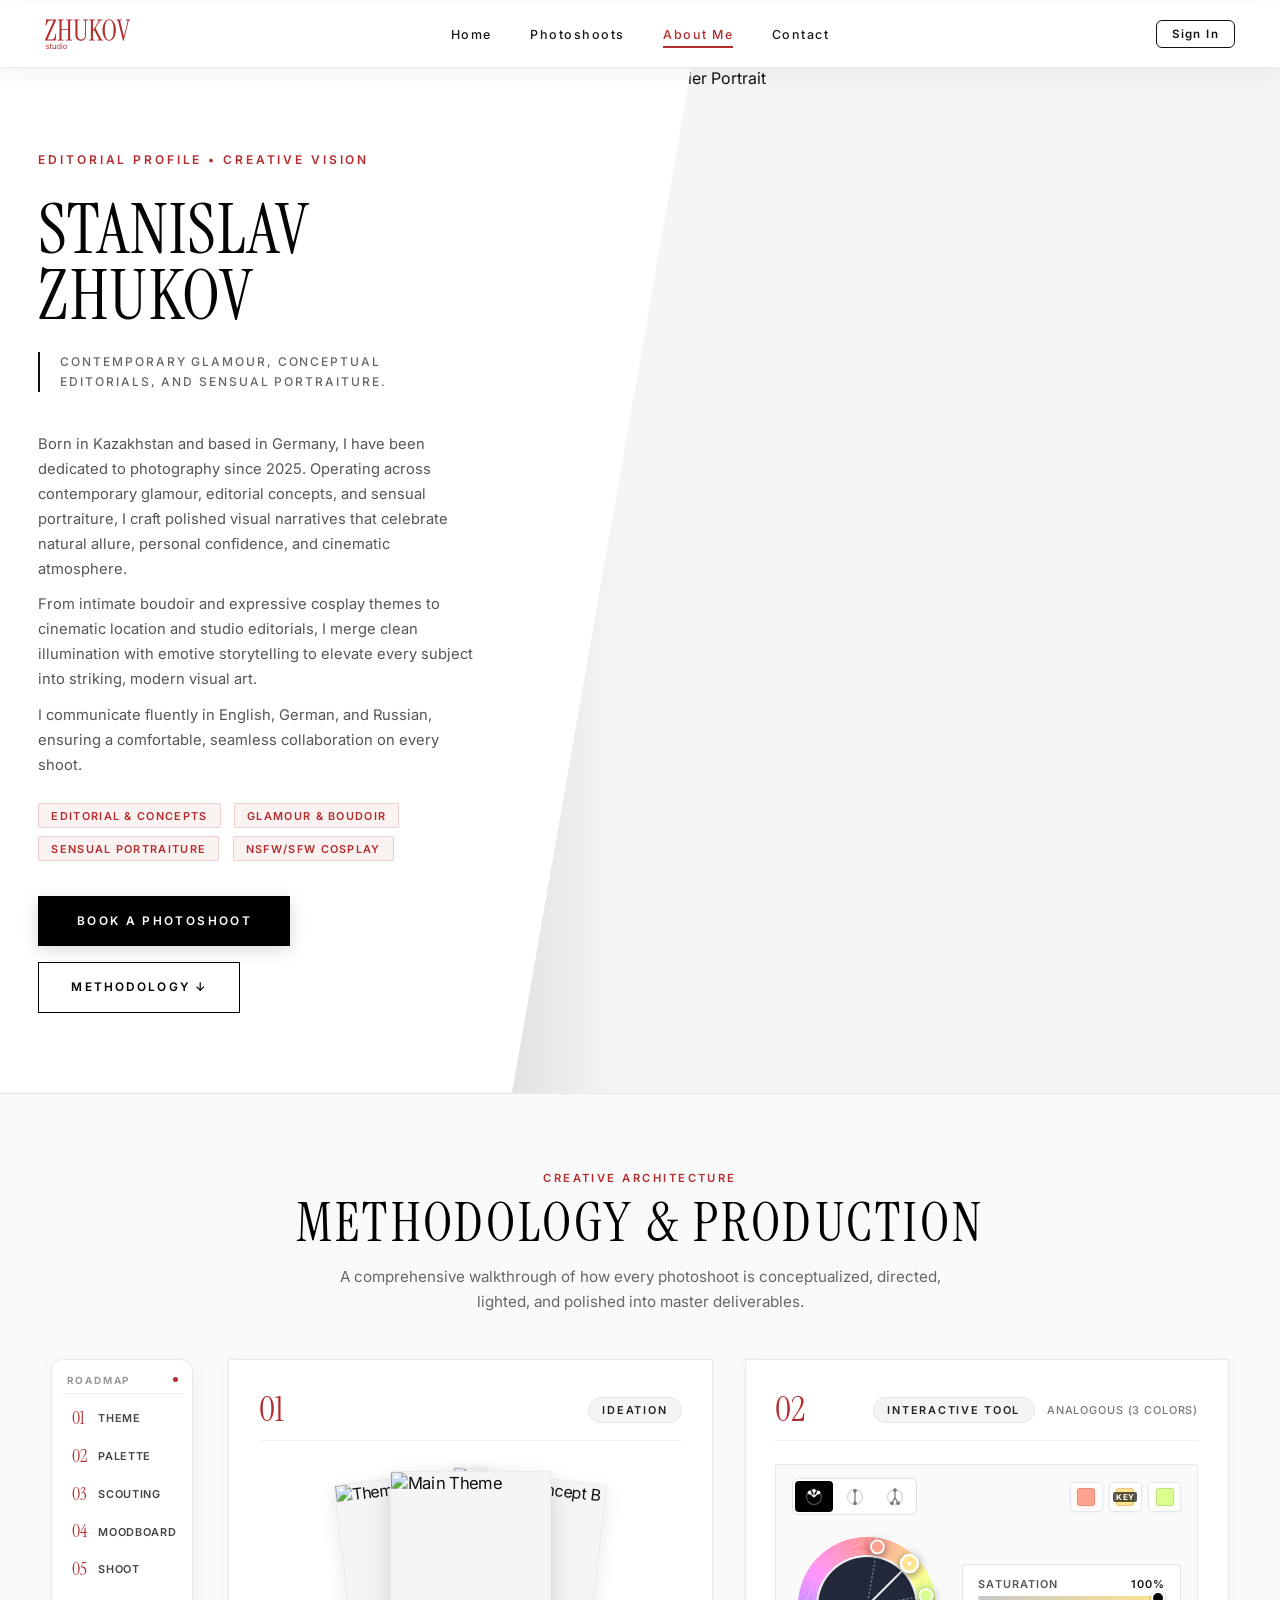
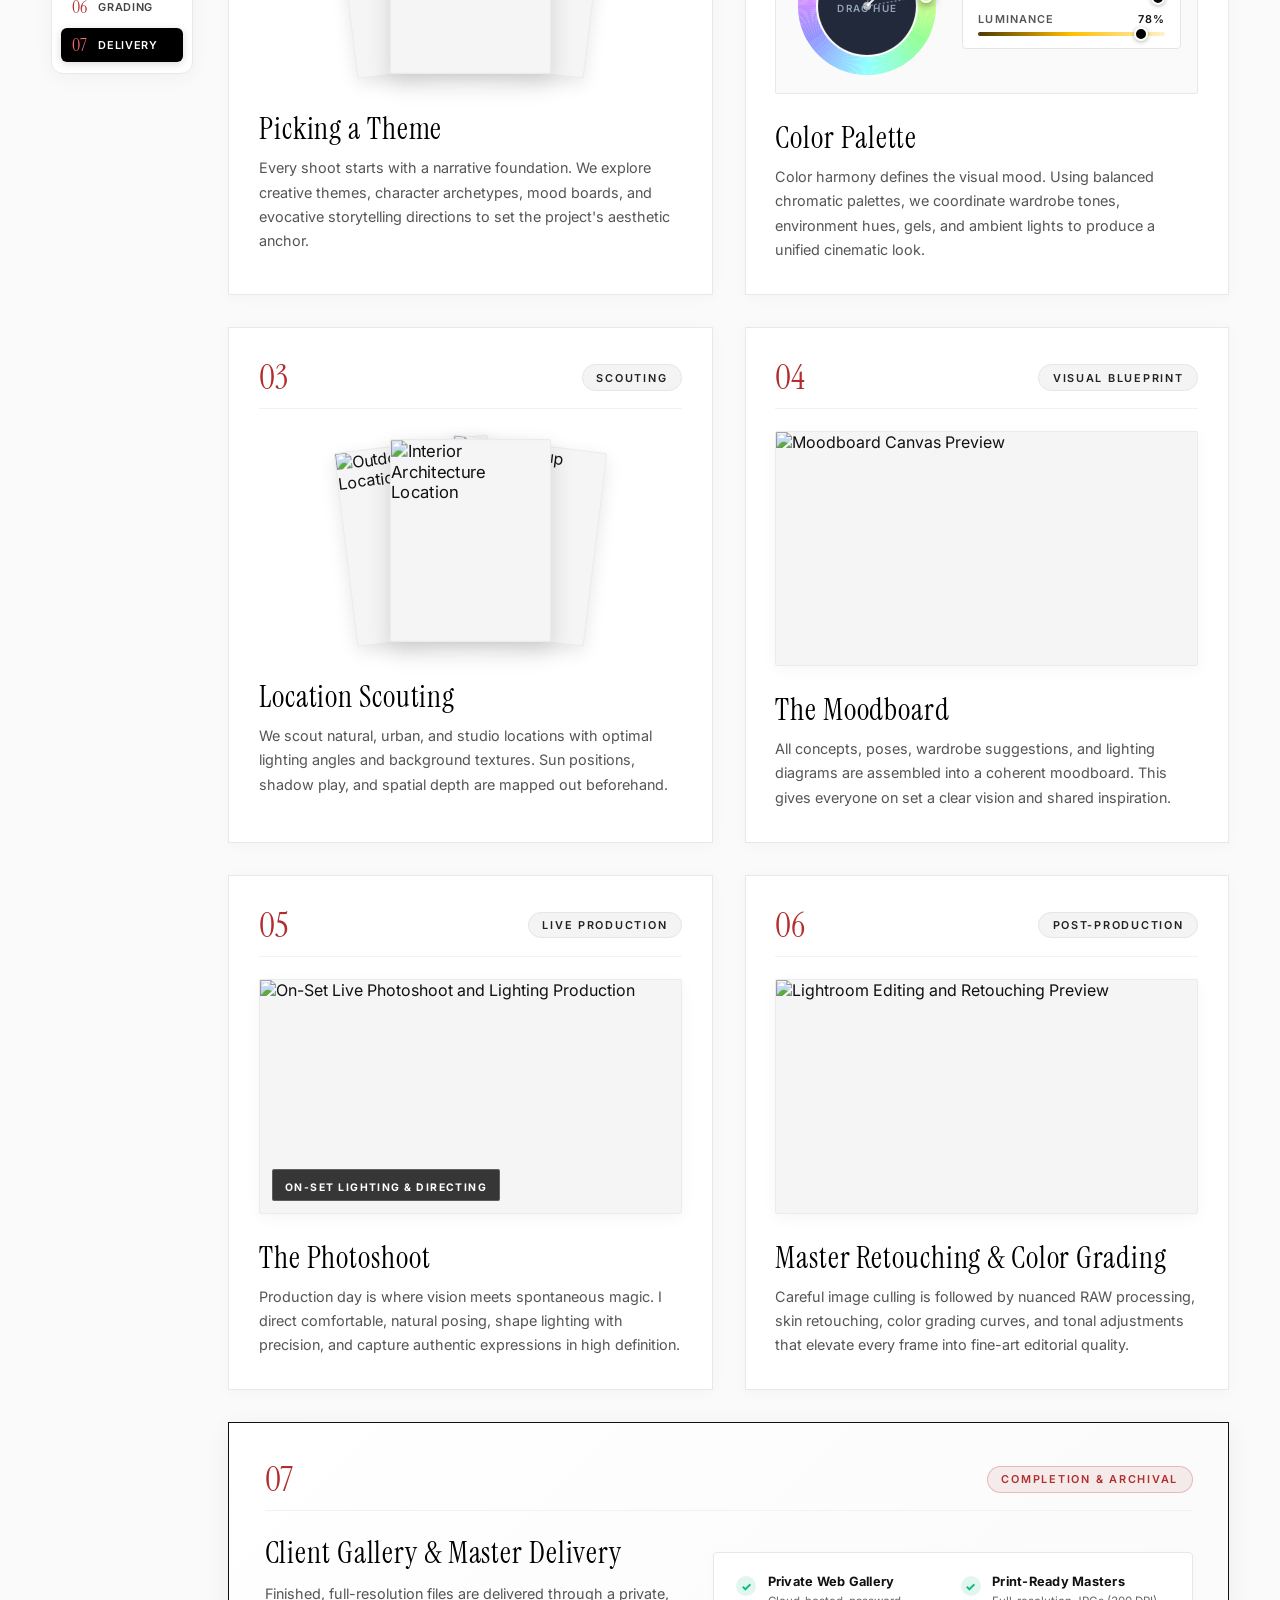
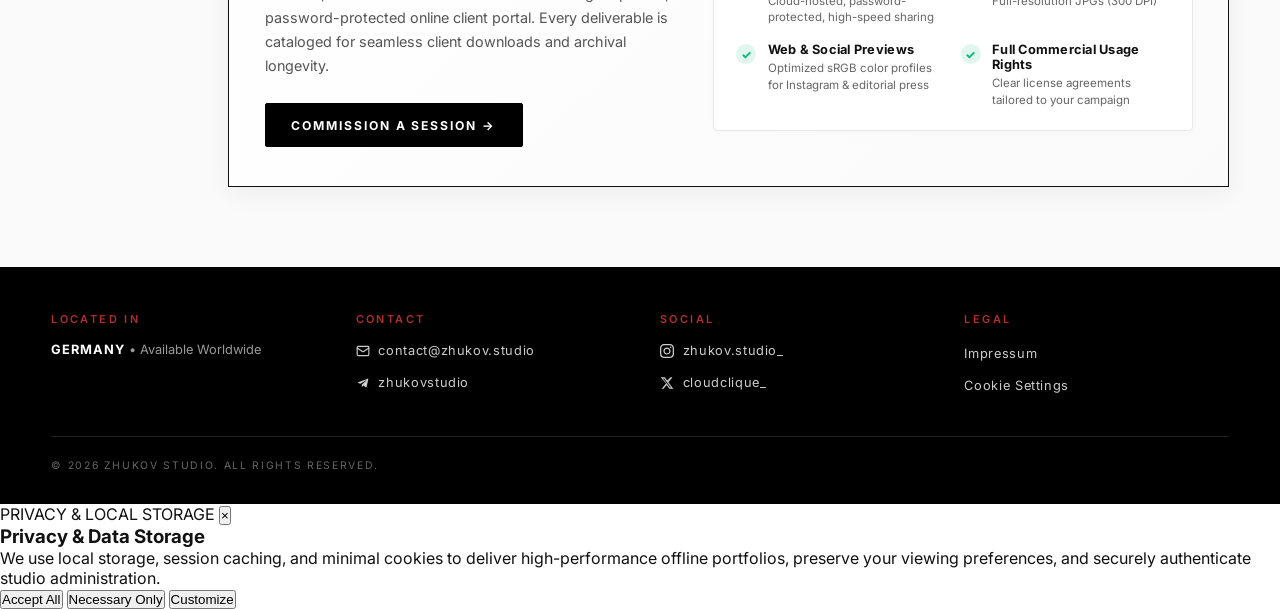
==== commit e934fcd1: "feat: add photoshoots archive page and service worker updates" ====
--- a/about/index.html
+++ b/about/index.html
@@ -64,8 +64,7 @@
 
             <!-- Diagonal Full Bleed Image Filling the Cutout Area on the Right (1-to-1 Homepage Angle) -->
             <div class="hero-diagonal-cut-wrapper" id="about-hero-img-container">
-                <img src="https://i.ibb.co/JRNhSXJ2/image-0.webp" alt="Stanislav Zhukov Atelier Portrait"
-                    loading="eager" id="profile-img">
+                <img src="" alt="Stanislav Zhukov Atelier Portrait" loading="eager" id="profile-img">
                 <button class="slot-edit-btn profile-edit-btn hero-edit-btn" id="profile-edit-btn"
                     title="Change profile photo" aria-label="Change profile photo">✏️</button>
             </div>
--- a/styles.css
+++ b/styles.css
@@ -2811,12 +2811,17 @@
 
 html.is-admin #upload-nav-link,
 html.is-admin #archived-nav-link,
-html.is-admin #promotion-nav-link {
+html.is-admin #promotion-nav-link,
+html.is-admin #moodboard-nav-link,
+html.has-moodboards #moodboard-nav-link {
     display: inline-flex !important;
 }
 html:not(.is-admin) #upload-nav-link,
 html:not(.is-admin) #archived-nav-link,
 html:not(.is-admin) #promotion-nav-link {
+    display: none !important;
+}
+html:not(.is-admin):not(.has-moodboards) #moodboard-nav-link {
     display: none !important;
 }
 
@@ -3069,7 +3074,8 @@
 .vogue-nav-link.hidden,
 #upload-nav-link.hidden,
 #archived-nav-link.hidden,
-#promotion-nav-link.hidden {
+#promotion-nav-link.hidden,
+#moodboard-nav-link.hidden {
     display: none !important;
 }
 
@@ -4120,7 +4126,8 @@
     .vogue-nav-link.hidden,
     #upload-nav-link.hidden,
     #archived-nav-link.hidden,
-    #promotion-nav-link.hidden {
+    #promotion-nav-link.hidden,
+    #moodboard-nav-link.hidden {
         display: none !important;
     }
 
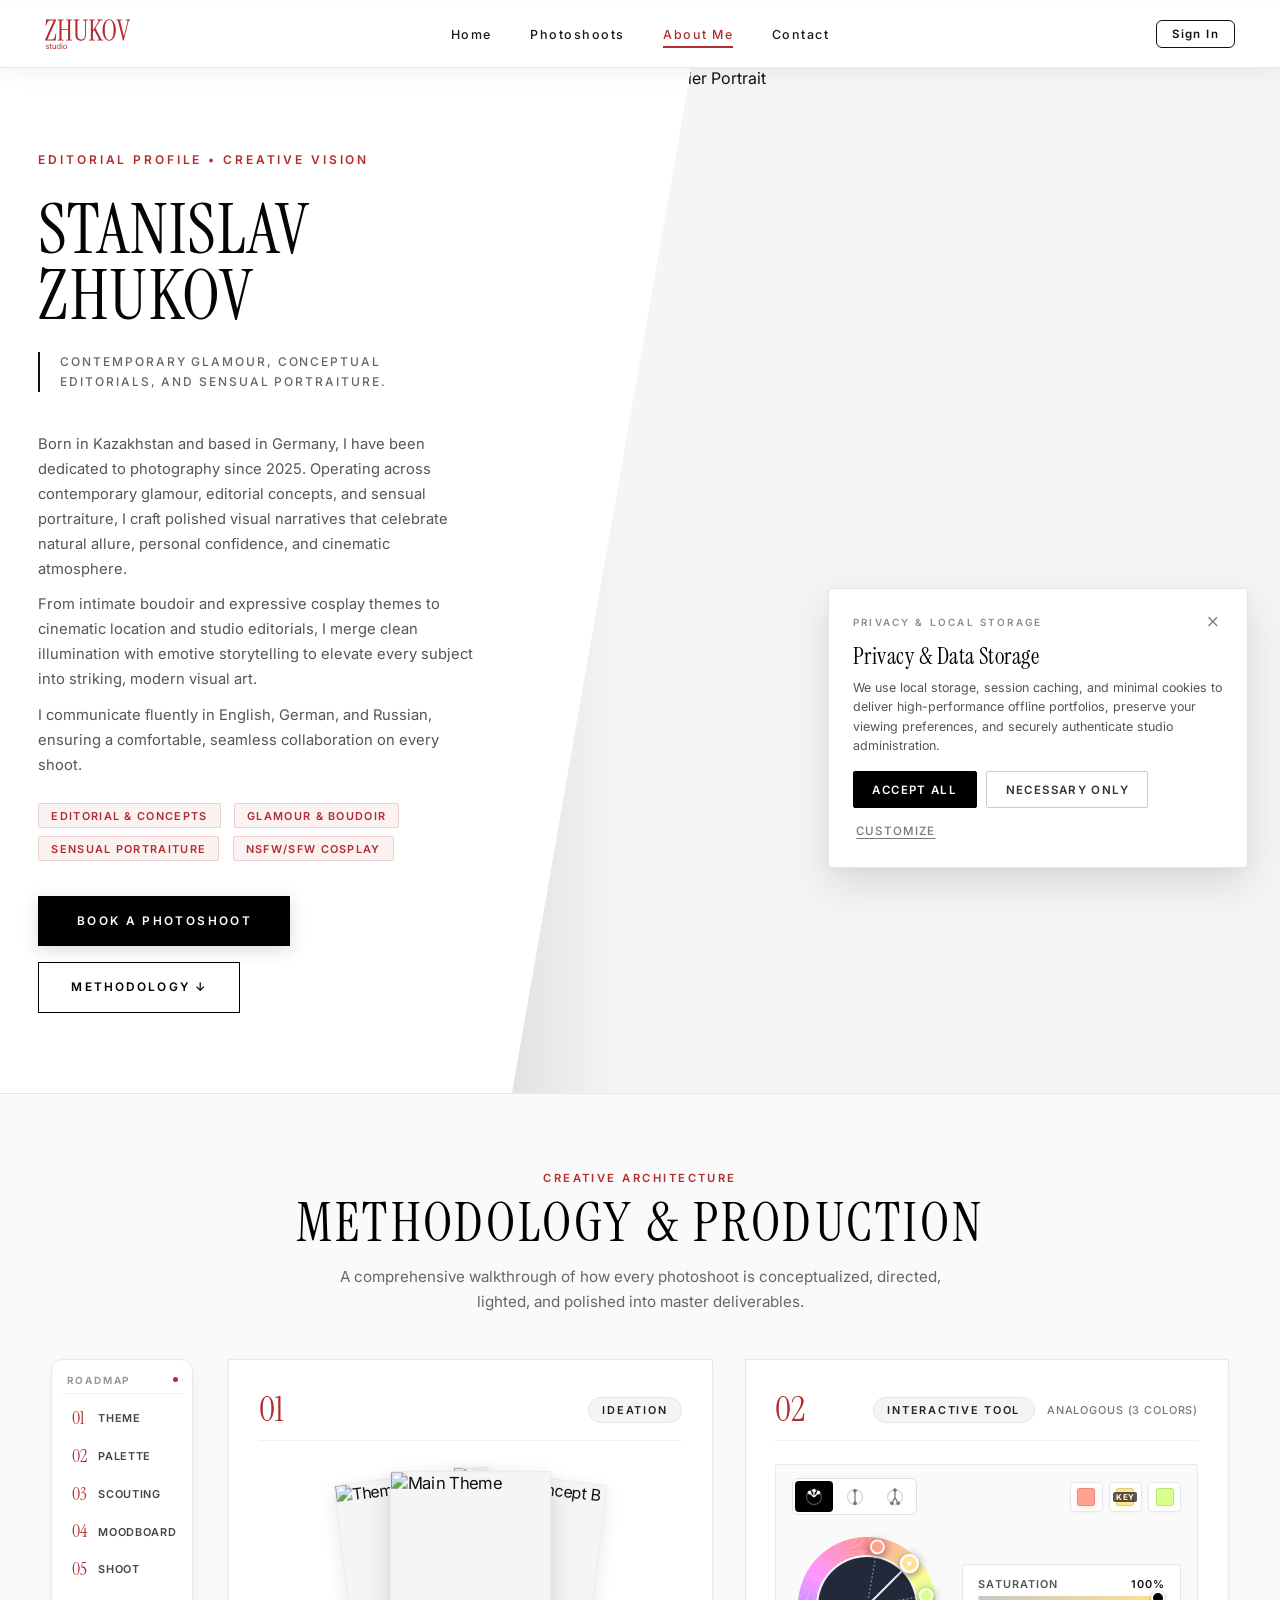
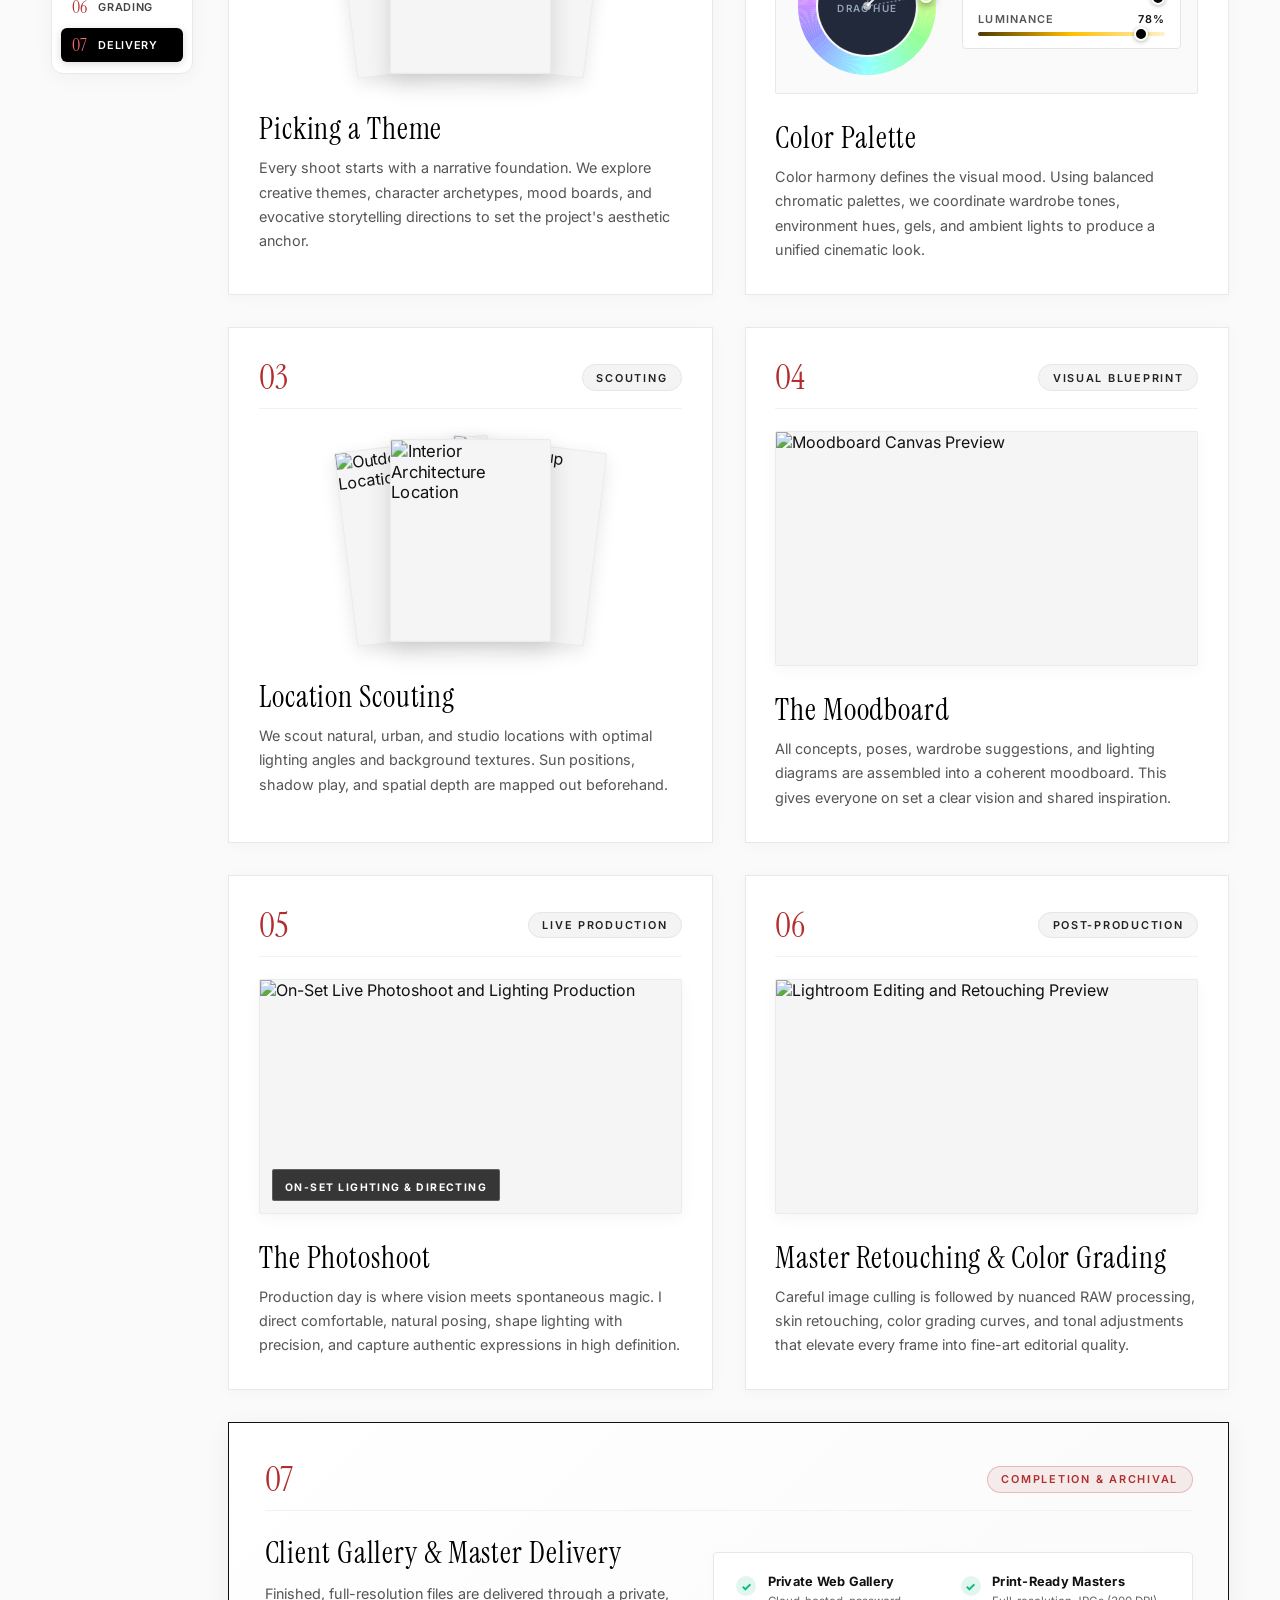
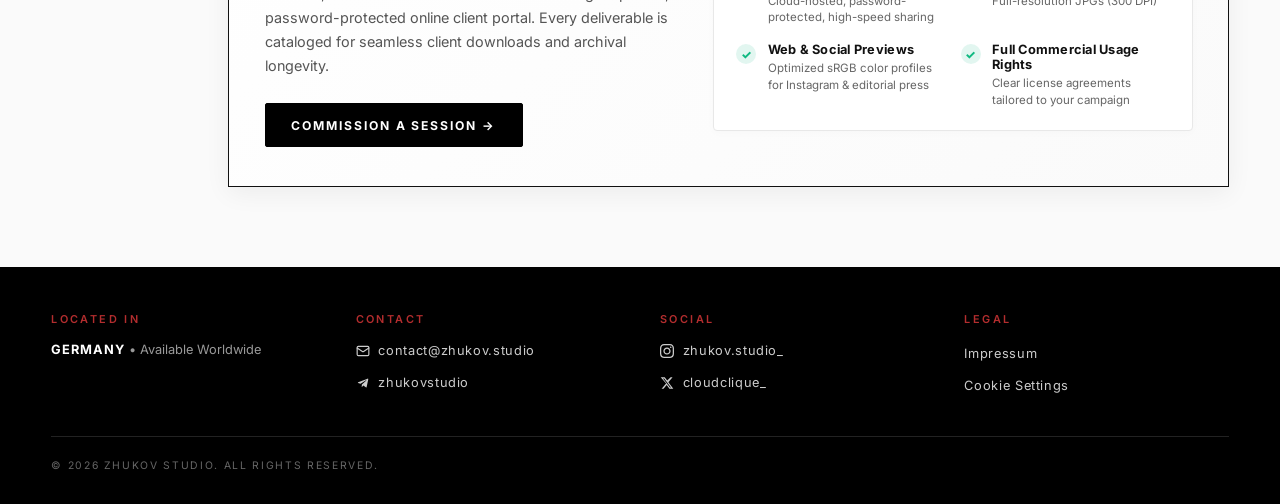
==== commit 1230b44a: "feat: add new pages for photoshoots, about, upload, promotion, and contact with updated styling and " ====
--- a/about/index.html
+++ b/about/index.html
@@ -5,14 +5,14 @@
     <meta charset="UTF-8">
     <meta name="viewport" content="width=device-width, initial-scale=1.0">
     <title>ZHUKOV — About & Creative Roadmap</title>
-    <link rel="stylesheet" href="/styles.css?v=65">
+    <link rel="stylesheet" href="/styles.css?v=69">
     <link rel="stylesheet" href="about.css?v=73">
     <link rel="preconnect" href="https://fonts.googleapis.com">
     <link rel="preconnect" href="https://fonts.gstatic.com" crossorigin>
     <link
         href="https://fonts.googleapis.com/css2?family=Instrument+Serif:ital@0;1&family=Inter:wght@300;400;500;600;700&family=Outfit:wght@300;400;500;600;700&display=swap"
         rel="stylesheet">
-    <script src="/site-components.js?v=40"></script>
+    <script src="/site-components.js?v=46"></script>
 </head>
 
 <body class="editorial-body">
--- a/styles.css
+++ b/styles.css
@@ -3881,6 +3881,7 @@
     .disciplines-grid {
         grid-template-columns: 1fr;
         gap: 2rem;
+    }
 }
 
 @media (max-width: 860px) {
@@ -4846,9 +4847,11 @@
    ========================================================================= */
 
 .site-banner-container {
-    width: 100%;
-    margin: 0;
-    padding: 0;
+    width: 100% !important;
+    max-width: 100% !important;
+    min-width: 100% !important;
+    margin: 0 !important;
+    padding: 0 !important;
     line-height: 0;
     overflow: hidden;
     position: relative;
@@ -4866,8 +4869,13 @@
 /* Hide container completely when image has no src or empty src, or on moodboard page */
 body.moodboard-body .site-banner-container,
 .inside-board .site-banner-container,
-.site-banner-container:not(:has(.site-banner-img[src]:not([src=""]))) {
+.site-banner-container:not(.is-active-visible):not(:has(.site-banner-img[src]:not([src=""]))) {
     display: none !important;
+}
+
+.site-banner-container.is-active-visible {
+    display: block !important;
+    visibility: visible !important;
 }
 
 .site-banner-img[src=""],
@@ -4875,30 +4883,223 @@
     display: none !important;
 }
 
+.site-banner-single {
+    display: block !important;
+    width: 100% !important;
+    min-width: 100% !important;
+    max-width: 100% !important;
+    margin: 0 !important;
+    padding: 0 !important;
+    line-height: 0;
+    overflow: hidden;
+}
+
 .site-banner-link {
-    display: block;
-    width: 100%;
-    margin: 0;
-    padding: 0;
+    display: block !important;
+    width: 100% !important;
+    min-width: 100% !important;
+    max-width: 100% !important;
+    margin: 0 !important;
+    padding: 0 !important;
     line-height: 0;
     text-decoration: none;
+    overflow: hidden;
 }
 
 .site-banner-link:not([href]),
 .site-banner-link[href=""],
-.site-banner-link[href="#"] {
-    cursor: default;
-    pointer-events: none;
+.site-banner-link[href="#"],
+.site-banner-link.is-inert {
+    cursor: default !important;
+    pointer-events: none !important;
 }
 
 .site-banner-img {
-    width: 100%;
-    height: auto;
-    max-height: 420px;
-    object-fit: cover;
-    display: block;
-    margin: 0 auto;
+    display: block !important;
+    width: 100% !important;
+    min-width: 100% !important;
+    max-width: 100% !important;
+    height: auto !important;
+    max-height: 560px;
+    object-fit: cover !important;
+    object-position: center !important;
+    margin: 0 auto !important;
     border-bottom: 1px solid #ebebeb;
+}
+
+/* ── Site Banner Slider / Carousel (Multiple Sets Scrolling) ── */
+.site-banner-slider {
+    position: relative;
+    width: 100% !important;
+    min-width: 100% !important;
+    max-width: 100% !important;
+    overflow: hidden;
+    line-height: 0;
+    user-select: none;
+}
+
+.site-banner-track {
+    display: flex !important;
+    width: 100% !important;
+    min-width: 100% !important;
+    margin: 0 !important;
+    padding: 0 !important;
+    list-style: none;
+    transition: transform 0.65s cubic-bezier(0.22, 1, 0.36, 1);
+    will-change: transform;
+    touch-action: pan-y pinch-zoom;
+}
+
+.site-banner-slide {
+    flex: 0 0 100% !important;
+    width: 100% !important;
+    min-width: 100% !important;
+    max-width: 100% !important;
+    position: relative;
+    box-sizing: border-box;
+    line-height: 0;
+    margin: 0 !important;
+    padding: 0 !important;
+    overflow: hidden;
+}
+
+.site-banner-nav-btn {
+    position: absolute;
+    top: 50%;
+    transform: translateY(-50%);
+    width: 38px;
+    height: 38px;
+    border-radius: 50%;
+    background: rgba(15, 15, 18, 0.55);
+    backdrop-filter: blur(10px);
+    -webkit-backdrop-filter: blur(10px);
+    color: #ffffff;
+    border: 1px solid rgba(255, 255, 255, 0.25);
+    display: flex;
+    align-items: center;
+    justify-content: center;
+    cursor: pointer;
+    font-size: 1.4rem;
+    line-height: 1;
+    z-index: 25;
+    opacity: 0;
+    transition: all 0.28s cubic-bezier(0.16, 1, 0.3, 1);
+    box-shadow: 0 4px 14px rgba(0, 0, 0, 0.25);
+}
+
+.site-banner-container:hover .site-banner-nav-btn,
+.site-banner-slider:hover .site-banner-nav-btn {
+    opacity: 0.88;
+}
+
+.site-banner-nav-btn:hover {
+    opacity: 1 !important;
+    background: rgba(15, 15, 18, 0.88);
+    border-color: #c5a059;
+    color: #c5a059;
+    transform: translateY(-50%) scale(1.1);
+}
+
+.site-banner-nav-btn.prev {
+    left: 1.25rem;
+}
+
+.site-banner-nav-btn.next {
+    right: 1.25rem;
+}
+
+.site-banner-dots {
+    position: absolute;
+    bottom: 12px;
+    left: 50%;
+    transform: translateX(-50%);
+    display: flex;
+    align-items: center;
+    gap: 7px;
+    z-index: 25;
+    background: rgba(15, 15, 18, 0.45);
+    padding: 5px 12px;
+    border-radius: 20px;
+    backdrop-filter: blur(8px);
+    -webkit-backdrop-filter: blur(8px);
+    border: 1px solid rgba(255, 255, 255, 0.12);
+    pointer-events: auto;
+}
+
+.site-banner-dot {
+    width: 7px;
+    height: 7px;
+    border-radius: 50%;
+    background: rgba(255, 255, 255, 0.45);
+    border: none;
+    padding: 0;
+    margin: 0;
+    cursor: pointer;
+    transition: all 0.3s cubic-bezier(0.16, 1, 0.3, 1);
+}
+
+.site-banner-dot:hover {
+    background: rgba(255, 255, 255, 0.85);
+}
+
+.site-banner-dot.active {
+    background: #c5a059;
+    width: 22px;
+    border-radius: 10px;
+    box-shadow: 0 0 8px rgba(197, 160, 89, 0.5);
+}
+
+/* Quick admin manage pill on promotion page */
+.promo-quick-manage-banners-btn {
+    display: inline-flex;
+    align-items: center;
+    gap: 0.45rem;
+    background: rgba(197, 160, 89, 0.12);
+    border: 1px solid rgba(197, 160, 89, 0.35);
+    color: #c5a059;
+    font-family: 'Inter', sans-serif;
+    font-size: 0.68rem;
+    font-weight: 600;
+    letter-spacing: 0.1em;
+    text-transform: uppercase;
+    padding: 0.45rem 0.95rem;
+    border-radius: 20px;
+    cursor: pointer;
+    transition: all 0.2s ease;
+}
+
+.promo-quick-manage-banners-btn:hover {
+    background: #c5a059;
+    color: #000000;
+    transform: translateY(-1px);
+    box-shadow: 0 4px 12px rgba(197, 160, 89, 0.25);
+}
+
+@media (max-width: 768px) {
+    .site-banner-nav-btn {
+        width: 32px;
+        height: 32px;
+        font-size: 1.15rem;
+        opacity: 0.65;
+    }
+    .site-banner-nav-btn.prev {
+        left: 0.5rem;
+    }
+    .site-banner-nav-btn.next {
+        right: 0.5rem;
+    }
+    .site-banner-dots {
+        bottom: 8px;
+        padding: 4px 9px;
+        gap: 5px;
+    }
+    .site-banner-dot {
+        width: 6px;
+        height: 6px;
+    }
+    .site-banner-dot.active {
+        width: 16px;
+    }
 }
 
 /* ==========================================================================
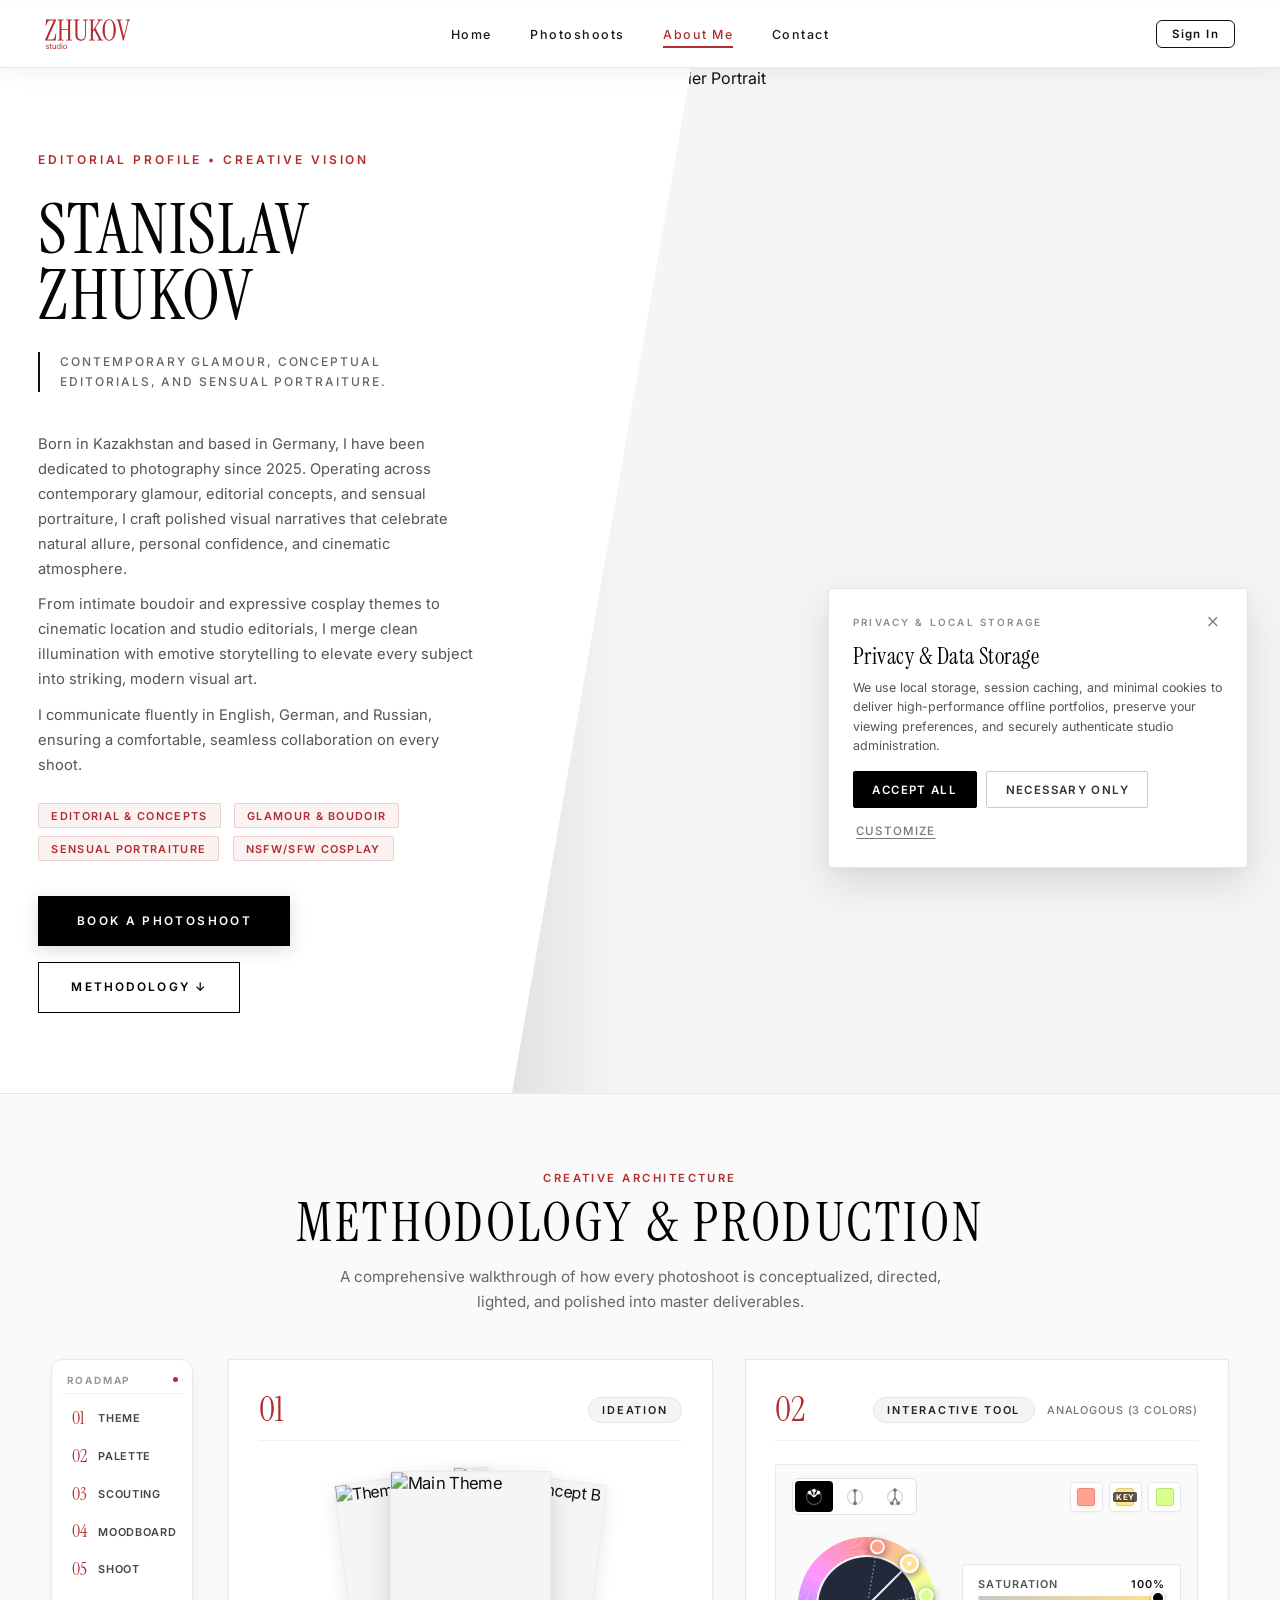
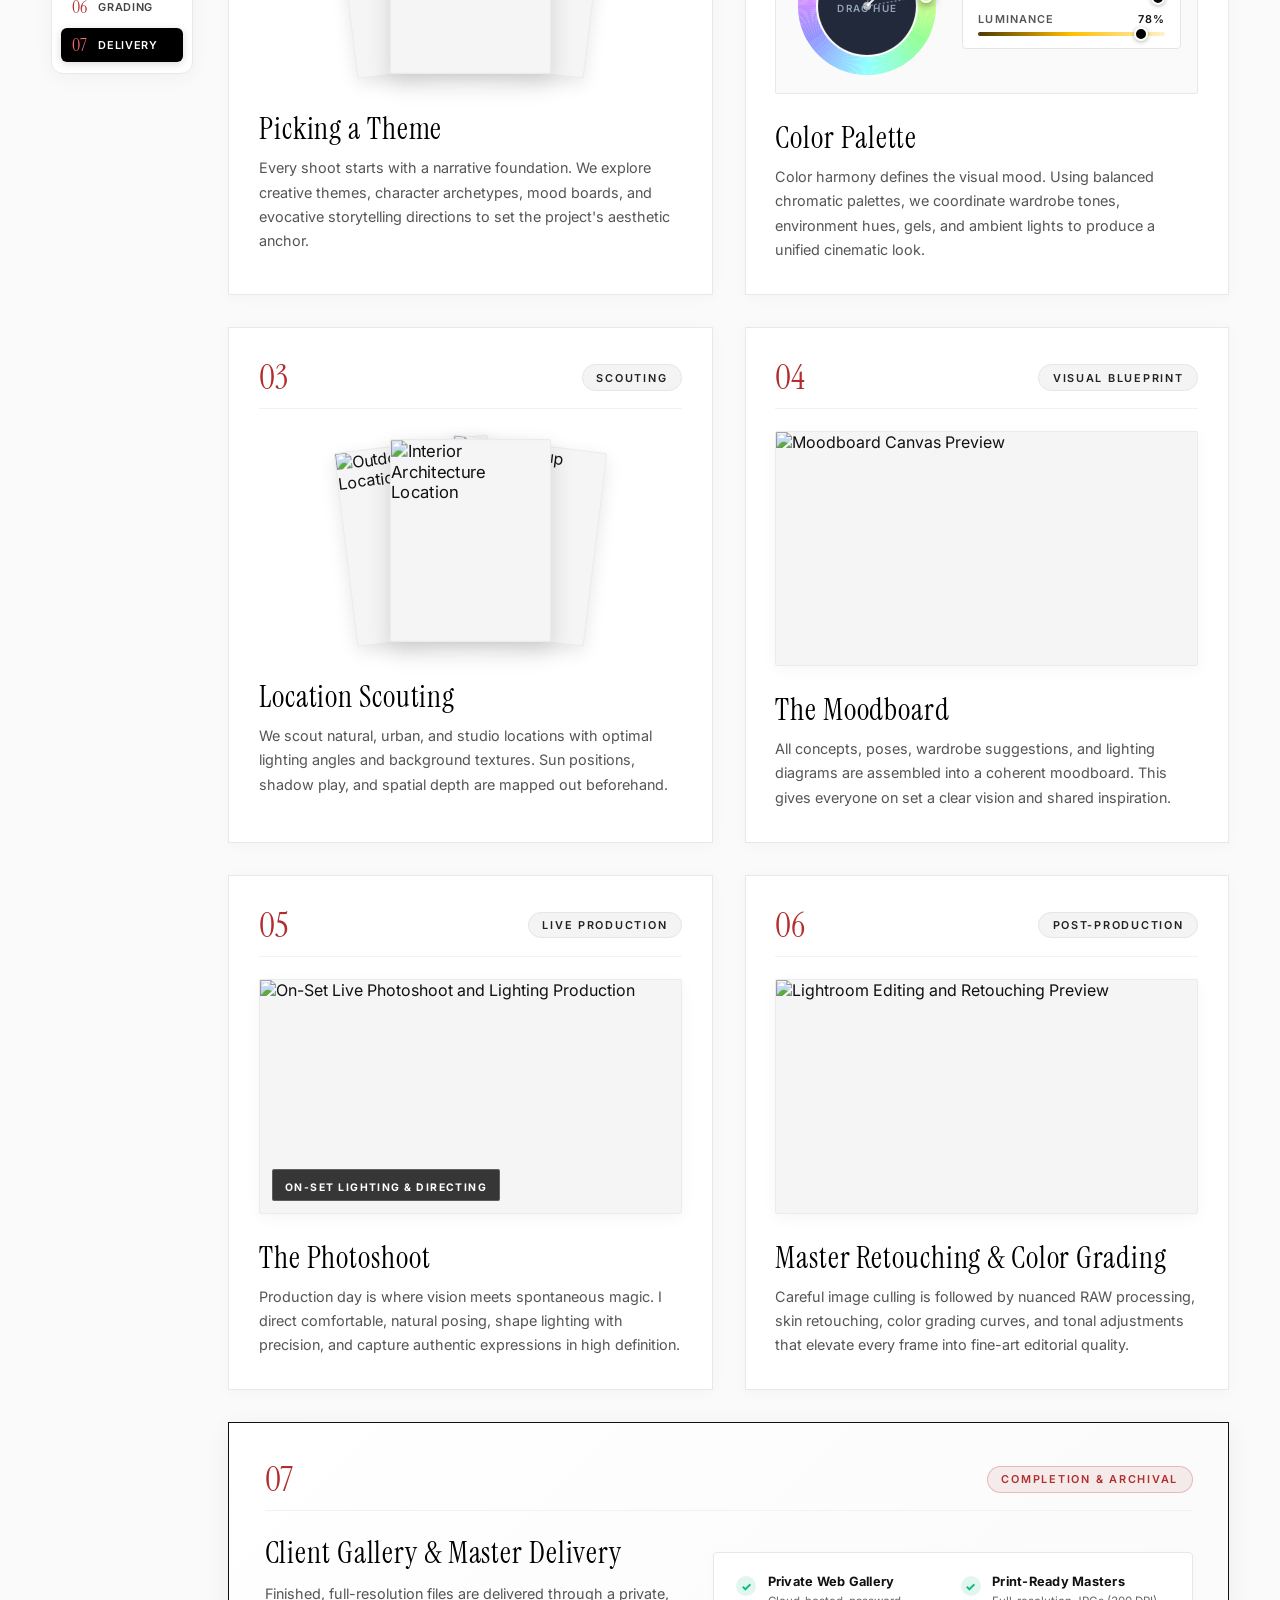
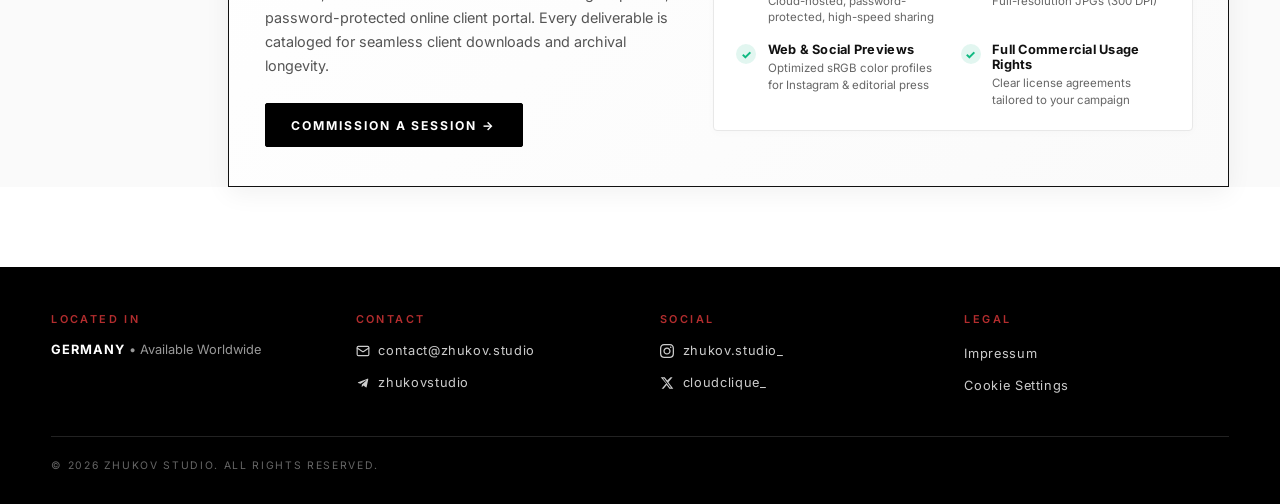
==== commit 71e7786a: "feat: add dedicated about me page with creative roadmap and editorial design" ====
--- a/about/index.html
+++ b/about/index.html
@@ -4,9 +4,9 @@
 <head>
     <meta charset="UTF-8">
     <meta name="viewport" content="width=device-width, initial-scale=1.0">
-    <title>ZHUKOV — About & Creative Roadmap</title>
-    <link rel="stylesheet" href="/styles.css?v=69">
-    <link rel="stylesheet" href="about.css?v=73">
+    <title>ZHUKOV — About</title>
+    <link rel="stylesheet" href="/styles.css?v=74">
+    <link rel="stylesheet" href="about.css?v=74">
     <link rel="preconnect" href="https://fonts.googleapis.com">
     <link rel="preconnect" href="https://fonts.gstatic.com" crossorigin>
     <link
@@ -64,9 +64,25 @@
 
             <!-- Diagonal Full Bleed Image Filling the Cutout Area on the Right (1-to-1 Homepage Angle) -->
             <div class="hero-diagonal-cut-wrapper" id="about-hero-img-container">
-                <img src="" alt="Stanislav Zhukov Atelier Portrait" loading="eager" id="profile-img">
-                <button class="slot-edit-btn profile-edit-btn hero-edit-btn" id="profile-edit-btn"
-                    title="Change profile photo" aria-label="Change profile photo">✏️</button>
+                <img src="" alt="Stanislav Zhukov Atelier Portrait" loading="eager" id="about-hero-img">
+                <script>
+                    (function () {
+                        try {
+                            var cached = localStorage.getItem('zhukov_mem_about_hero_image') || localStorage.getItem('zhukov_mem_home_profile_image');
+                            if (cached) {
+                                var parsed = JSON.parse(cached);
+                                if (parsed && parsed.data) {
+                                    var img = document.getElementById('about-hero-img');
+                                    if (img && parsed.data && img.src !== parsed.data) {
+                                        img.src = parsed.data;
+                                    }
+                                }
+                            }
+                        } catch (e) { }
+                    })();
+                </script>
+                <button class="slot-edit-btn profile-edit-btn hero-edit-btn about-hero-edit-btn" id="about-hero-edit-btn" style="display: none;"
+                    title="Change About Me hero cover image" aria-label="Change About Me hero cover image">✏️</button>
             </div>
         </section>
 
@@ -129,7 +145,7 @@
                     <div class="process-roadmap-grid" id="process-roadmap-grid">
 
                         <!-- STEP 1: Picking a Theme -->
-                        <div class="process-step-card step-1" id="step-picking-theme">
+                        <div class="process-step-card" id="step-picking-theme">
                             <div class="step-badge-row">
                                 <span class="step-number-badge">01</span>
                                 <span class="step-pill">Ideation</span>
@@ -162,11 +178,11 @@
                         </div>
 
                         <!-- STEP 2: Color Palette -->
-                        <div class="process-step-card interactive-tool-card step-2" id="step-color-palette">
+                        <div class="process-step-card" id="step-color-palette">
                             <div class="step-badge-row">
                                 <span class="step-number-badge">02</span>
                                 <div class="palette-header-meta">
-                                    <span class="step-pill interactive-pill">Interactive Tool</span>
+                                    <span class="step-pill">Interactive Tool</span>
                                     <span class="palette-mode-status" id="palette-current-mode-name">Analogous (3
                                         Colors)</span>
                                 </div>
@@ -268,7 +284,7 @@
                         </div>
 
                         <!-- STEP 3: Location Scouting -->
-                        <div class="process-step-card step-3" id="step-location">
+                        <div class="process-step-card" id="step-location">
                             <div class="step-badge-row">
                                 <span class="step-number-badge">03</span>
                                 <span class="step-pill">Scouting</span>
@@ -301,7 +317,7 @@
                         </div>
 
                         <!-- STEP 4: The Moodboard -->
-                        <div class="process-step-card step-4" id="step-moodboard">
+                        <div class="process-step-card" id="step-moodboard">
                             <div class="step-badge-row">
                                 <span class="step-number-badge">04</span>
                                 <span class="step-pill">Visual Blueprint</span>
@@ -324,7 +340,7 @@
                         </div>
 
                         <!-- STEP 5: The Photoshoot -->
-                        <div class="process-step-card step-5" id="step-photoshoot">
+                        <div class="process-step-card" id="step-photoshoot">
                             <div class="step-badge-row">
                                 <span class="step-number-badge">05</span>
                                 <span class="step-pill">Live Production</span>
@@ -350,7 +366,7 @@
                         </div>
 
                         <!-- STEP 6: Master Editing -->
-                        <div class="process-step-card step-6" id="step-editing">
+                        <div class="process-step-card" id="step-editing">
                             <div class="step-badge-row">
                                 <span class="step-number-badge">06</span>
                                 <span class="step-pill">Post-Production</span>
@@ -374,7 +390,7 @@
                         </div>
 
                         <!-- STEP 7: Client Delivery (Full-Width Milestone) -->
-                        <div class="process-step-card step-7 step-milestone-card" id="step-sending-files">
+                        <div class="process-step-card step-milestone-card" id="step-sending-files">
                             <div class="step-badge-row">
                                 <span class="step-number-badge">07</span>
                                 <span class="step-pill finish-pill">Completion &amp; Archival</span>
@@ -432,7 +448,7 @@
                     <div class="mobile-swipe-controls" id="mobile-swipe-controls" aria-label="Mobile Step Navigation">
                         <button type="button" class="mobile-swipe-btn" id="mobile-swipe-prev"
                             aria-label="Previous step">
-                            <span class="swipe-arrow">&larr;</span> Prev
+                            <span>&larr;</span> Prev
                         </button>
                         <div class="mobile-swipe-pagination">
                             <span class="mobile-swipe-badge"><strong id="mobile-active-num">01</strong> / 07</span>
@@ -454,7 +470,7 @@
                             </div>
                         </div>
                         <button type="button" class="mobile-swipe-btn" id="mobile-swipe-next" aria-label="Next step">
-                            Next <span class="swipe-arrow">&rarr;</span>
+                            Next <span>&rarr;</span>
                         </button>
                     </div>
                 </div> <!-- End .methodology-cards-area -->
@@ -558,11 +574,132 @@
         </section> -->
 
 
-        <!-- Modular Shared Footer Component -->
-        <div id="site-footer-slot"></div>
-
-        <script type="module" src="/script.js"></script>
-        <script src="about.js?v=73"></script>
+    </main>
+
+    <!-- Modular Shared Footer Component -->
+    <div id="site-footer-slot"></div>
+
+    <!-- Admin Studio Photo Library Modal -->
+    <div class="studio-picker-backdrop" id="studio-gallery-modal" aria-hidden="true" role="dialog" aria-modal="true"
+        aria-labelledby="studio-gallery-title">
+        <div class="studio-picker-window">
+            <!-- Top Bar -->
+            <div class="studio-picker-header">
+                <div class="studio-picker-branding">
+                    <span class="studio-picker-badge">ARCHIVE</span>
+                    <div>
+                        <h3 class="studio-picker-title" id="studio-gallery-title">STUDIO PHOTO LIBRARY</h3>
+                        <p class="studio-picker-subtitle" id="studio-stats-text">Browse photoshoot sets, single shots
+                            &amp; editorial archives</p>
+                    </div>
+                </div>
+
+                <div class="studio-picker-search-bar">
+                    <span class="studio-search-icon">🔍</span>
+                    <input type="text" id="studio-library-search" class="studio-search-input"
+                        placeholder="Search sets, models, themes..."
+                        oninput="window.filterStudioLibrarySets(this.value)">
+                    <button type="button" class="studio-search-clear-btn" id="studio-search-clear-btn"
+                        onclick="window.clearStudioSearch()" style="display:none;"
+                        aria-label="Clear search">&times;</button>
+                </div>
+
+                <div class="studio-picker-header-actions">
+                    <label class="studio-upload-btn" title="Upload local image">
+                        <span>📤 Upload Local</span>
+                        <input type="file" id="modal-image-file-input" accept="image/*" style="display:none;"
+                            onchange="window.handleModalImageUpload(event)">
+                    </label>
+                    <button type="button" class="studio-picker-close-btn" onclick="window.closeStudioGalleryModal()"
+                        aria-label="Close Studio Library">&times;</button>
+                </div>
+            </div>
+
+            <!-- Master-Detail Layout -->
+            <div class="studio-picker-body">
+                <!-- Left Sidebar: Sets Navigation -->
+                <aside class="studio-picker-sidebar" id="studio-picker-sidebar">
+                    <div class="studio-sidebar-header">
+                        <span class="studio-sidebar-heading">PHOTO SETS &amp; ALBUMS</span>
+                        <span class="studio-sidebar-count" id="studio-sidebar-set-count">Loading…</span>
+                    </div>
+
+                    <div class="studio-sidebar-filter-tabs" role="group" aria-label="Filter photo sets by status">
+                        <button type="button" class="studio-filter-tab active" data-filter="all"
+                            onclick="window.setStudioArchiveFilter('all')">All Sets</button>
+                        <button type="button" class="studio-filter-tab" data-filter="active"
+                            onclick="window.setStudioArchiveFilter('active')">Active</button>
+                        <button type="button" class="studio-filter-tab" data-filter="archived"
+                            onclick="window.setStudioArchiveFilter('archived')">📦 Archived</button>
+                    </div>
+
+                    <div class="studio-sets-list" id="studio-sets-list">
+                        <!-- Populated by JS: Set Cards with thumbnail, title, count -->
+                    </div>
+                </aside>
+
+                <!-- Right Detail Panel: Photos in Selected Set -->
+                <main class="studio-picker-canvas">
+                    <!-- Canvas Sub-header -->
+                    <div class="studio-canvas-header">
+                        <div class="studio-canvas-info">
+                            <button type="button" class="studio-mobile-back-btn" id="studio-mobile-back-btn"
+                                onclick="window.switchStudioMobileView('sidebar')" style="display:none;">
+                                ← All Sets
+                            </button>
+                            <div>
+                                <h4 class="studio-current-set-title" id="studio-current-set-title">All Photos</h4>
+                                <div class="studio-current-set-meta" id="studio-current-set-meta">Loading photoshoot
+                                    library…</div>
+                            </div>
+                        </div>
+
+                        <div class="studio-canvas-controls">
+                            <div class="studio-density-toggle" role="group" aria-label="Thumbnail size">
+                                <button type="button" class="studio-density-btn" data-density="compact"
+                                    onclick="window.setStudioGridDensity('compact')"
+                                    title="Compact thumbnails">Compact</button>
+                                <button type="button" class="studio-density-btn active" data-density="normal"
+                                    onclick="window.setStudioGridDensity('normal')"
+                                    title="Standard thumbnails">Normal</button>
+                                <button type="button" class="studio-density-btn" data-density="large"
+                                    onclick="window.setStudioGridDensity('large')"
+                                    title="Large thumbnails">Large</button>
+                            </div>
+                        </div>
+                    </div>
+
+                    <div id="upload-status-indicator" class="studio-upload-status"></div>
+
+                    <!-- Scrollable Photo Grid -->
+                    <div class="studio-photos-grid-wrap" id="studio-photos-grid-wrap">
+                        <div class="studio-photos-grid" id="studio-photos-grid">
+                            <!-- Populated with images of active set -->
+                        </div>
+                    </div>
+
+                    <!-- Bottom Selection Action Bar -->
+                    <div class="studio-picker-footer" id="studio-picker-footer">
+                        <div class="studio-selected-preview" id="studio-selected-preview">
+                            <span class="studio-no-selection-hint">Click a photo to select • Double-click to apply
+                                immediately</span>
+                        </div>
+                        <div class="studio-footer-actions">
+                            <button type="button" class="studio-cancel-btn"
+                                onclick="window.closeStudioGalleryModal()">Cancel</button>
+                            <button type="button" class="studio-apply-btn" id="studio-apply-selection-btn"
+                                onclick="window.confirmStudioSelection()" disabled>
+                                ✓ Use Selected Image
+                            </button>
+                        </div>
+                    </div>
+                </main>
+            </div>
+        </div>
+    </div>
+
+    <script type="module" src="/script.js?v=74"></script>
+    <script src="about.js?v=74"></script>
 </body>
 
 </html>
--- a/styles.css
+++ b/styles.css
@@ -54,15 +54,6 @@
     transition: opacity 0.25s ease, visibility 0.25s ease;
 }
 
-.header-content {
-    max-width: 1400px;
-    margin: 0 auto;
-    display: flex;
-    justify-content: space-between;
-    align-items: center;
-    text-align: left;
-}
-
 /* Brand Logo */
 .brand-logo {
     display: inline-flex;
@@ -70,29 +61,6 @@
     align-items: flex-start;
     text-decoration: none;
     cursor: pointer;
-}
-
-.brand-name {
-    font-family: 'Instrument Serif', serif !important;
-    font-size: 3.5rem !important;
-    font-weight: 400 !important;
-    color: #ffffff !important;
-    background: none !important;
-    -webkit-text-fill-color: initial !important;
-    margin: 0 !important;
-    line-height: 0.8 !important;
-    letter-spacing: 2px !important;
-}
-
-.brand-subtitle {
-    font-family: 'Inter', sans-serif !important;
-    font-weight: 300 !important;
-    font-size: 1.1rem !important;
-    color: #ffffff !important;
-    letter-spacing: 1px !important;
-    margin: 0 !important;
-    margin-left: 2px !important;
-    margin-top: 5px !important;
 }
 
 main {
@@ -266,14 +234,18 @@
 .gallery-item.empty-slot .slot-edit-btn,
 .editorial-hero:hover .hero-edit-btn,
 .editorial-hero:hover .profile-edit-btn,
+.editorial-hero:hover .about-hero-edit-btn,
+.about-editorial-hero:hover .about-hero-edit-btn,
 .hero-diagonal-cut-wrapper:hover .hero-edit-btn,
 .hero-diagonal-cut-wrapper:hover .profile-edit-btn,
+.hero-diagonal-cut-wrapper:hover .about-hero-edit-btn,
 .profile-image-frame:hover .profile-edit-btn {
     opacity: 1;
 }
 
 .hero-edit-btn,
-.profile-edit-btn {
+.profile-edit-btn,
+.about-hero-edit-btn {
     width: 38px;
     height: 38px;
     font-size: 1.05rem;
@@ -283,7 +255,9 @@
     display: none;
 }
 
-.hero-edit-btn {
+.hero-edit-btn,
+.about-hero-edit-btn {
+    position: absolute;
     top: 24px;
     right: 24px;
 }
@@ -297,7 +271,8 @@
 @media (hover: none) {
 
     .hero-edit-btn,
-    .profile-edit-btn {
+    .profile-edit-btn,
+    .about-hero-edit-btn {
         opacity: 0.85;
     }
 }
@@ -1360,11 +1335,6 @@
         right: 8px;
         font-size: 0.85rem;
     }
-
-    .picker-img-wrap {
-        width: 110px;
-        height: 85px;
-    }
 }
 
 /* Lightbox Modal with Editorial Fine-Art White Frame */
@@ -1507,14 +1477,6 @@
     letter-spacing: 0.1em;
 }
 
-html[data-theme="dark"] .lightbox-set-name-link:hover {
-    color: #cca353;
-}
-
-html[data-theme="dark"] .lightbox-photo-model {
-    color: #e5e5e5;
-}
-
 /* 3D Magnetic Cursor Tilt */
 .tilt-card {
     transition: transform 0.45s cubic-bezier(0.25, 1, 0.5, 1);
@@ -1568,34 +1530,7 @@
     margin-left: 3rem;
 }
 
-.header-nav {
-    display: flex;
-    gap: 2rem;
-    align-items: center;
-}
-
-.header-nav a {
-    color: var(--text-color);
-    text-decoration: none;
-    font-size: 1.1rem;
-    font-weight: 500;
-    transition: color 0.3s ease;
-}
-
-.header-nav a:hover,
-.header-nav a.active {
-    color: var(--accent-color);
-}
-
 /* Header Buttons */
-.header-actions {
-    display: flex;
-    gap: 1rem;
-    align-items: center;
-    min-width: 110px;
-    /* Prevents layout shift when button swaps */
-    justify-content: flex-end;
-}
 
 .login-btn-header,
 .logout-btn {
@@ -1656,9 +1591,7 @@
     gap: 1rem;
 }
 
-.btn-primary,
-.btn-secondary,
-.btn-outline {
+.btn-primary {
     padding: 0.8rem 1.8rem;
     border-radius: 8px;
     text-decoration: none;
@@ -1677,166 +1610,8 @@
     transform: translateY(-2px);
 }
 
-.btn-secondary {
-    background: rgba(255, 255, 255, 0.1);
-    color: #fff;
-}
-
-.btn-secondary:hover {
-    background: rgba(255, 255, 255, 0.2);
-    transform: translateY(-2px);
-}
-
-.btn-outline {
-    border: 1px solid rgba(255, 255, 255, 0.2);
-    color: #fff;
-}
-
-.btn-outline:hover {
-    border-color: #fff;
-    background: rgba(255, 255, 255, 0.05);
-}
-
 .hero-image-placeholder {
     flex: 1;
-}
-
-.placeholder-box {
-    background: rgba(255, 255, 255, 0.05);
-    border: 2px dashed rgba(255, 255, 255, 0.2);
-    border-radius: 20px;
-    display: flex;
-    align-items: center;
-    justify-content: center;
-    color: #94a3b8;
-    width: 100%;
-    min-height: 500px;
-}
-
-.placeholder-box.square {
-    min-height: 400px;
-}
-
-.placeholder-box:has(img) {
-    border: none;
-    background: transparent;
-    padding: 0;
-}
-
-.placeholder-box span {
-    display: block;
-    width: 100%;
-    height: 100%;
-}
-
-.placeholder-box span img {
-    max-width: 100%;
-    max-height: 90vh;
-    height: 100%;
-    object-fit: cover;
-    border-radius: 20px;
-    display: block;
-    width: 100%;
-    box-shadow: 0 10px 30px rgba(0, 0, 0, 0.5);
-}
-
-.home-about {
-    display: flex;
-    align-items: center;
-    gap: 4rem;
-    margin-bottom: 6rem;
-    background: rgba(30, 41, 59, 0.4);
-    padding: 4rem;
-    border-radius: 20px;
-    border: 1px solid rgba(255, 255, 255, 0.05);
-}
-
-.home-about-img {
-    flex: 1;
-}
-
-.home-about-text {
-    flex: 1.5;
-}
-
-.home-about-text h3 {
-    font-size: 2.5rem;
-    margin-bottom: 1rem;
-}
-
-.home-about-text p {
-    font-size: 1.1rem;
-    color: #94a3b8;
-    line-height: 1.7;
-    margin-bottom: 1.5rem;
-}
-
-.text-link {
-    color: var(--accent-color);
-    text-decoration: none;
-    font-weight: 500;
-}
-
-.text-link:hover {
-    text-decoration: underline;
-}
-
-.home-services {
-    display: grid;
-    grid-template-columns: repeat(3, 1fr);
-    gap: 2rem;
-    margin-bottom: 6rem;
-}
-
-.service-card {
-    background: rgba(255, 255, 255, 0.03);
-    padding: 2.5rem;
-    border-radius: 16px;
-    border: 1px solid rgba(255, 255, 255, 0.05);
-    transition: transform 0.3s ease;
-}
-
-.service-card:hover {
-    transform: translateY(-5px);
-    background: rgba(255, 255, 255, 0.05);
-}
-
-.service-card h4 {
-    font-size: 1.5rem;
-    margin-bottom: 1rem;
-    color: var(--accent-color);
-}
-
-.service-card p {
-    color: #94a3b8;
-    line-height: 1.6;
-}
-
-.home-gallery {
-    width: 100vw;
-    position: relative;
-    left: 50%;
-    transform: translateX(-50%);
-    padding: 0 clamp(1.5rem, 3.5vw, 4.5rem);
-    margin-bottom: 5rem;
-    box-sizing: border-box;
-}
-
-.section-title {
-    font-size: 2.5rem;
-    margin-bottom: 0.5rem;
-    text-align: center;
-}
-
-.section-subtitle {
-    text-align: center;
-    color: #94a3b8;
-    margin-bottom: 3rem;
-}
-
-.view-all-container {
-    text-align: center;
-    margin-top: 3rem;
 }
 
 /* ============================================
@@ -1846,13 +1621,8 @@
 /* ── Tablet & Medium Screens (<= 900px) ── */
 @media (max-width: 900px) {
 
-    .hero-section,
-    .home-about {
+    .hero-section {
         flex-direction: column;
-    }
-
-    .home-services {
-        grid-template-columns: 1fr;
     }
 }
 
@@ -1865,26 +1635,9 @@
         background: rgba(15, 23, 42, 0.95);
     }
 
-    .header-content {
-        flex-direction: row;
-        justify-content: space-between;
-        align-items: center;
-        text-align: left;
-        width: 100%;
-        position: relative;
-    }
-
     .brand-logo {
         align-items: flex-start;
         text-align: left;
-    }
-
-    .brand-name {
-        font-size: 2.5rem !important;
-    }
-
-    .brand-subtitle {
-        font-size: 0.95rem !important;
     }
 
     /* Burger Button */
@@ -1966,43 +1719,6 @@
         pointer-events: auto;
     }
 
-    .header-nav {
-        display: flex;
-        flex-direction: column;
-        align-items: stretch;
-        gap: 0.35rem;
-        width: 100%;
-    }
-
-    .header-nav a {
-        padding: 0.75rem 1rem;
-        border-radius: 12px;
-        font-size: 1.05rem;
-        font-weight: 500;
-        color: var(--text-color);
-        text-decoration: none;
-        transition: all 0.2s ease;
-        display: flex;
-        align-items: center;
-    }
-
-    .header-nav a:hover,
-    .header-nav a.active {
-        background: rgba(56, 189, 248, 0.12);
-        color: var(--accent-color);
-        padding-left: 1.2rem;
-    }
-
-    .header-actions {
-        display: flex;
-        flex-direction: column;
-        width: 100%;
-        border-top: 1px solid rgba(255, 255, 255, 0.1);
-        padding-top: 1rem;
-        margin-top: 0.25rem;
-        min-width: unset;
-    }
-
     .login-btn-header,
     .logout-btn {
         width: 100%;
@@ -2029,50 +1745,6 @@
         font-size: 1.05rem;
     }
 
-    .placeholder-box {
-        min-height: 380px;
-    }
-
-    .home-about {
-        padding: 2.5rem 2rem;
-        gap: 2.5rem;
-        margin-bottom: 4.5rem;
-    }
-
-    .placeholder-box.square {
-        min-height: 300px;
-    }
-
-    .home-about-text h3 {
-        font-size: 2.1rem;
-    }
-
-    .home-services {
-        gap: 1.5rem;
-        margin-bottom: 4.5rem;
-    }
-
-    .service-card {
-        padding: 2rem 1.75rem;
-    }
-
-    .home-gallery {
-        padding: 0 1.5rem;
-        margin-bottom: 4rem;
-    }
-
-    .section-title {
-        font-size: 2.1rem;
-    }
-
-    .section-subtitle {
-        margin-bottom: 2rem;
-    }
-
-    .scroll-cue {
-        padding: 2rem 0 1.5rem;
-    }
-
     .lightbox {
         padding: 12px;
     }
@@ -2113,10 +1785,6 @@
         top: 16px;
         right: 20px;
         font-size: 32px;
-    }
-
-    .age-gate-card {
-        padding: 2rem 1.5rem;
     }
 }
 
@@ -2129,16 +1797,6 @@
         background: rgba(15, 23, 42, 0.95);
     }
 
-    .brand-name {
-        font-size: 2.1rem !important;
-        letter-spacing: 1px !important;
-    }
-
-    .brand-subtitle {
-        font-size: 0.85rem !important;
-        letter-spacing: 0.5px !important;
-    }
-
     .mobile-menu-btn {
         width: 40px;
         height: 40px;
@@ -2150,11 +1808,6 @@
         top: calc(100% + 0.65rem);
     }
 
-    .header-nav a {
-        font-size: 0.95rem;
-        padding: 0.65rem 0.85rem;
-    }
-
     .login-btn-header,
     .logout-btn {
         padding: 8px 16px;
@@ -2189,144 +1842,25 @@
         gap: 0.65rem;
     }
 
-    .hero-buttons .btn-primary,
-    .hero-buttons .btn-secondary {
+    .hero-buttons .btn-primary {
         width: 100%;
         text-align: center;
         padding: 0.75rem 1rem;
         font-size: 0.95rem;
     }
 
-    .placeholder-box {
-        min-height: 240px;
-        border-radius: 14px;
-    }
-
-    .placeholder-box span img {
-        border-radius: 14px;
-    }
-
-    .home-about {
-        padding: 1.5rem 1.1rem;
-        border-radius: 14px;
-        gap: 1.5rem;
-        margin-bottom: 3.5rem;
-    }
-
-    .placeholder-box.square {
-        min-height: 200px;
-        border-radius: 12px;
-    }
-
-    .home-about-text h3 {
-        font-size: 1.6rem;
-        margin-bottom: 0.75rem;
-    }
-
-    .home-about-text p {
-        font-size: 0.92rem;
-        line-height: 1.55;
-        margin-bottom: 1.25rem;
-    }
-
-    .home-services {
-        gap: 1rem;
-        margin-bottom: 3.5rem;
-    }
-
-    .service-card {
-        padding: 1.35rem 1.1rem;
-        border-radius: 12px;
-    }
-
-    .service-card h4 {
-        font-size: 1.25rem;
-        margin-bottom: 0.5rem;
-    }
-
-    .service-card p {
-        font-size: 0.88rem;
-        line-height: 1.5;
-    }
-
-    .home-gallery {
-        padding: 0 0.85rem;
-        margin-bottom: 2.5rem;
-    }
-
-    .section-title {
-        font-size: 1.65rem;
-    }
-
-    .section-subtitle {
-        font-size: 0.9rem;
-        margin-bottom: 1.5rem;
-    }
-
     .gallery {
         gap: 0.85rem;
     }
 
     .gallery-item {
         border-radius: 10px;
-    }
-
-    .view-all-container {
-        margin-top: 1.75rem;
-    }
-
-    .view-all-container .btn-outline {
-        width: 100%;
-        text-align: center;
-        padding: 0.75rem 1rem;
-    }
-
-    .scroll-cue {
-        padding: 1.25rem 0 0.5rem;
-    }
-
-    .scroll-cue-line {
-        height: 38px;
     }
 
     .close {
         top: 12px;
         right: 12px;
         font-size: 32px;
-    }
-
-    .picker-header {
-        padding: 1rem 1rem;
-    }
-
-    .picker-body {
-        padding: 1rem 0.85rem;
-    }
-
-    .age-gate-card {
-        padding: 1.6rem 1.1rem;
-        border-radius: 14px;
-    }
-
-    .age-gate-badge {
-        width: 44px;
-        height: 44px;
-        font-size: 1.1rem;
-        margin-bottom: 1rem;
-    }
-
-    .age-gate-title {
-        font-size: 1.35rem;
-    }
-
-    .age-gate-desc {
-        font-size: 0.88rem;
-        margin-bottom: 1.5rem;
-    }
-
-    .age-btn {
-        padding: 0.85rem 1.2rem;
-        font-size: 0.95rem;
     }
 }
 
@@ -2390,89 +1924,6 @@
 /* ============================================
    Scroll Cue (Home page — bottom of viewport)
    ============================================ */
-@keyframes drop-fall {
-    0% {
-        top: 0%;
-        opacity: 0;
-    }
-
-    15% {
-        opacity: 1;
-    }
-
-    80% {
-        opacity: 0.7;
-    }
-
-    100% {
-        top: 100%;
-        opacity: 0;
-    }
-}
-
-@keyframes cue-bob {
-
-    0%,
-    100% {
-        transform: translateY(0);
-    }
-
-    50% {
-        transform: translateY(5px);
-    }
-}
-
-@keyframes cue-fade-in {
-    from {
-        opacity: 0;
-    }
-
-    to {
-        opacity: 1;
-    }
-}
-
-.scroll-cue {
-    display: flex;
-    flex-direction: column;
-    align-items: center;
-    gap: 0.5rem;
-    padding: 3rem 0 2rem;
-    pointer-events: none;
-}
-
-/* The vertical track line */
-.scroll-cue-line {
-    width: 1px;
-    height: 52px;
-    background: rgba(148, 163, 184, 0.25);
-    border-radius: 1px;
-    position: relative;
-    overflow: hidden;
-}
-
-/* The glowing drop that slides down the track */
-.scroll-cue-drop {
-    position: absolute;
-    left: 0;
-    width: 1px;
-    height: 22px;
-    background: linear-gradient(to bottom,
-            transparent,
-            rgba(203, 213, 225, 1) 40%,
-            rgba(148, 163, 184, 0.6) 80%,
-            transparent);
-    border-radius: 1px;
-    animation: drop-fall 1.6s cubic-bezier(0.4, 0, 0.6, 1) infinite;
-}
-
-/* Double chevron pointing down */
-.scroll-cue-chevrons {
-    width: 22px;
-    height: 15px;
-    color: rgba(148, 163, 184, 0.7);
-    animation: cue-bob 2s ease-in-out infinite;
-}
 
 /* ============================================
    Cloth Overscroll Portal (Home Page)
@@ -2498,161 +1949,9 @@
     display: block;
 }
 
-.overscroll-label-floating {
-    position: absolute;
-    bottom: 0;
-    left: 50%;
-    transform: translateX(-50%);
-    display: flex;
-    flex-direction: column;
-    align-items: center;
-    gap: 0.25rem;
-    pointer-events: none;
-    opacity: 0;
-}
-
-.overscroll-arrow-icon {
-    font-size: 1rem;
-    color: rgba(148, 163, 184, 0.7);
-    display: block;
-    line-height: 1;
-}
-
-.overscroll-label-text {
-    font-family: 'Inter', sans-serif;
-    font-size: 0.78rem;
-    font-weight: 500;
-    letter-spacing: 0.18em;
-    text-transform: uppercase;
-    color: rgba(148, 163, 184, 0.6);
-    white-space: nowrap;
-}
-
-/* Page warp when overscrolling */
-body.is-overscrolling {
-    overflow: hidden;
-}
-
 /* ============================================
    Age Verification Gate Modal (18+)
    ============================================ */
-.age-gate-overlay {
-    position: fixed;
-    inset: 0;
-    z-index: 99999;
-    background: rgba(10, 15, 29, 0.88);
-    backdrop-filter: blur(16px);
-    -webkit-backdrop-filter: blur(16px);
-    display: flex;
-    align-items: center;
-    justify-content: center;
-    padding: 1.5rem;
-    opacity: 0;
-    pointer-events: none;
-    transition: opacity 0.35s cubic-bezier(0.16, 1, 0.3, 1);
-}
-
-.age-gate-overlay.show {
-    opacity: 1;
-    pointer-events: auto;
-}
-
-.age-gate-card {
-    background: rgba(26, 35, 58, 0.95);
-    border: 1px solid rgba(255, 255, 255, 0.12);
-    box-shadow: 0 25px 50px -12px rgba(0, 0, 0, 0.7), 0 0 0 1px rgba(255, 255, 255, 0.05);
-    border-radius: 20px;
-    padding: 2.5rem 2rem;
-    max-width: 440px;
-    width: 100%;
-    text-align: center;
-    transform: scale(0.94) translateY(12px);
-    transition: transform 0.35s cubic-bezier(0.16, 1, 0.3, 1);
-}
-
-.age-gate-overlay.show .age-gate-card {
-    transform: scale(1) translateY(0);
-}
-
-.age-gate-badge {
-    display: inline-flex;
-    align-items: center;
-    justify-content: center;
-    width: 52px;
-    height: 52px;
-    border-radius: 50%;
-    background: rgba(239, 68, 68, 0.15);
-    border: 1.5px solid rgba(239, 68, 68, 0.4);
-    color: #f87171;
-    font-size: 1.25rem;
-    font-weight: 700;
-    margin: 0 auto 1.25rem auto;
-    letter-spacing: 0.05em;
-}
-
-.age-gate-title {
-    font-size: 1.75rem;
-    font-weight: 600;
-    color: #ffffff;
-    margin-bottom: 0.75rem;
-    letter-spacing: -0.02em;
-}
-
-.age-gate-desc {
-    color: #94a3b8;
-    font-size: 0.98rem;
-    line-height: 1.6;
-    margin-bottom: 2rem;
-}
-
-.age-gate-actions {
-    display: flex;
-    flex-direction: column;
-    gap: 0.75rem;
-    margin-bottom: 1.25rem;
-}
-
-.age-btn {
-    width: 100%;
-    padding: 0.95rem 1.5rem;
-    border-radius: 10px;
-    font-family: inherit;
-    font-size: 1rem;
-    font-weight: 600;
-    cursor: pointer;
-    transition: all 0.25s ease;
-    border: none;
-}
-
-.age-btn-yes {
-    background: var(--accent-color, #38bdf8);
-    color: #0f172a;
-    box-shadow: 0 4px 14px rgba(56, 189, 248, 0.3);
-}
-
-.age-btn-yes:hover {
-    background: #7dd3fc;
-    transform: translateY(-1px);
-    box-shadow: 0 6px 20px rgba(56, 189, 248, 0.45);
-}
-
-.age-btn-no {
-    background: rgba(255, 255, 255, 0.06);
-    color: #cbd5e1;
-    border: 1px solid rgba(255, 255, 255, 0.12);
-}
-
-.age-btn-no:hover {
-    background: rgba(255, 255, 255, 0.12);
-    color: #ffffff;
-    border-color: rgba(255, 255, 255, 0.25);
-}
-
-.age-gate-note {
-    font-size: 0.78rem;
-    color: #64748b;
-    margin-top: 0.5rem;
-}
 
 /* ==========================================================================
    Global Image Protection (Prevent download, dragging, callout & selection)
@@ -2664,9 +1963,7 @@
 .scrollable-row,
 .scrollable-row *,
 .img-container,
-.row-img,
-.photo-card,
-.photo-card * {
+.row-img {
     -webkit-user-drag: none !important;
     -khtml-user-drag: none !important;
     -moz-user-drag: none !important;
@@ -2851,17 +2148,6 @@
 }
 
 /* Original Brand Logo Styling for Light / Editorial Page */
-.vogue-header .brand-name,
-body.editorial-body .brand-name,
-body.moodboard-body .vogue-header .brand-name {
-    color: #000000 !important;
-}
-
-.vogue-header .brand-subtitle,
-body.editorial-body .brand-subtitle,
-body.moodboard-body .vogue-header .brand-subtitle {
-    color: #222222 !important;
-}
 
 .vogue-masthead-logo {
     display: inline-flex !important;
@@ -2900,25 +2186,6 @@
     width: auto;
 }
 
-.vogue-masthead-logo .brand-name {
-    font-size: clamp(2.8rem, 5.5vw, 3.8rem) !important;
-    letter-spacing: 2px !important;
-    line-height: 0.85 !important;
-    margin: 0 !important;
-    text-align: left !important;
-}
-
-.vogue-masthead-logo .brand-subtitle {
-    font-size: 0.95rem !important;
-    letter-spacing: 1px !important;
-    margin: 0 !important;
-    margin-left: 2px !important;
-    margin-top: 4px !important;
-    text-transform: lowercase;
-    text-align: left !important;
-    align-self: flex-start !important;
-}
-
 /* Mini Scrolled Logo (Left side of nav on same height level as nav items) */
 .vogue-scrolled-logo {
     position: absolute;
@@ -2934,28 +2201,6 @@
     white-space: nowrap;
     transition: opacity 0.25s ease, transform 0.25s ease;
     z-index: 2;
-}
-
-.vogue-scrolled-logo .brand-name.scrolled-name {
-    font-family: 'Instrument Serif', serif !important;
-    font-size: 2.1rem !important;
-    font-weight: 400 !important;
-    color: #000000 !important;
-    line-height: 0.8 !important;
-    letter-spacing: 2px !important;
-    margin: 0 !important;
-}
-
-.vogue-scrolled-logo .brand-subtitle.scrolled-sub {
-    font-family: 'Inter', sans-serif !important;
-    font-weight: 300 !important;
-    font-size: 0.72rem !important;
-    color: #333333 !important;
-    letter-spacing: 1px !important;
-    margin: 0 !important;
-    margin-left: 2px !important;
-    margin-top: 2px !important;
-    text-transform: lowercase;
 }
 
 /* Mobile Toggle */
@@ -3156,11 +2401,6 @@
         width: 100%;
         margin-left: auto;
         margin-right: 0;
-        text-align: left;
-    }
-
-    .hero-subdeck {
-        max-width: 440px;
         text-align: left;
     }
 }
@@ -3300,16 +2540,6 @@
     text-align: center;
     max-width: 760px;
     margin: 0 auto 4rem auto;
-}
-
-.section-meta-tag {
-    font-family: 'Inter', sans-serif;
-    font-size: 0.7rem;
-    font-weight: 600;
-    letter-spacing: 0.24em;
-    color: #b32d2e;
-    text-transform: uppercase;
-    margin-bottom: 0.8rem;
 }
 
 .section-editorial-title {
@@ -3970,24 +3200,6 @@
     .masthead-logo-img {
         height: 34px !important;
         width: auto !important;
-    }
-
-    .vogue-masthead-logo .brand-name {
-        font-size: 1.85rem !important;
-        letter-spacing: 1.5px !important;
-        line-height: 0.85 !important;
-        margin: 0 !important;
-        color: #000000 !important;
-    }
-
-    .vogue-masthead-logo .brand-subtitle {
-        font-size: 0.65rem !important;
-        letter-spacing: 0.8px !important;
-        margin: 0 !important;
-        margin-left: 1px !important;
-        margin-top: 2px !important;
-        color: #333333 !important;
-        text-transform: lowercase !important;
     }
 
     /* Hamburger menu button placed on the right */
@@ -4332,10 +3544,6 @@
         display: block;
     }
 
-    .profile-image-caption {
-        display: none !important;
-    }
-
     .profile-kicker {
         font-size: 0.62rem;
         letter-spacing: 0.22em;
@@ -4803,13 +4011,6 @@
     transform: translateX(-50%) translateY(0);
 }
 
-html[data-theme="dark"] .cookie-toast {
-    background: #1c1815;
-    color: var(--sand-beige-primary, #fae8a4);
-    border: 1px solid rgba(212, 175, 55, 0.35);
-    box-shadow: 0 10px 30px rgba(0, 0, 0, 0.65);
-}
-
 @media (max-width: 768px) {
     .cookie-consent-container {
         bottom: 1rem;
@@ -4861,11 +4062,6 @@
     border-bottom: 1px solid #ebebeb;
 }
 
-html[data-theme="dark"] .site-banner-container {
-    background: #000000;
-    border-bottom-color: rgba(255, 255, 255, 0.1);
-}
-
 /* Hide container completely when image has no src or empty src, or on moodboard page */
 body.moodboard-body .site-banner-container,
 .inside-board .site-banner-container,
@@ -5105,9 +4301,6 @@
 /* ==========================================================================
    UNIFIED EDITORIAL PAGE HEADERS & TITLES (All Subpages Except Home)
    ========================================================================== */
-.vogue-subpage-header,
-.about-hero-section,
-.vogue-contact-hero,
 .vogue-dashboard-hero,
 .archived-banner {
     text-align: center;
@@ -5118,19 +4311,6 @@
     width: 100%;
 }
 
-html[data-theme="dark"] .vogue-subpage-header,
-html[data-theme="dark"] .about-hero-section,
-html[data-theme="dark"] .vogue-contact-hero,
-html[data-theme="dark"] .vogue-dashboard-hero,
-html[data-theme="dark"] .archived-banner {
-    background: transparent !important;
-    border-bottom-color: rgba(216, 196, 170, 0.12) !important;
-}
-
-.subpage-editorial-title,
-.about-editorial-title,
-.contact-editorial-title,
-.editorial-page-title,
 .upload-title,
 .archived-banner-title {
     font-family: 'Instrument Serif', Georgia, serif !important;
@@ -5143,10 +4323,6 @@
     margin: 0 0 0.6rem 0 !important;
 }
 
-.subpage-editorial-subtitle,
-.about-text,
-.contact-editorial-subtitle,
-.editorial-page-subtitle,
 .upload-section-desc,
 .archived-banner-subtitle {
     font-family: 'Inter', sans-serif !important;
@@ -5159,8 +4335,6 @@
 }
 
 .subpage-meta-tag,
-.about-kicker,
-.contact-meta-tag,
 .editorial-section-tag,
 .upload-kicker {
     display: inline-block !important;
@@ -5176,15 +4350,7 @@
 /* Desktop Subpages: Page title banner hidden on PC (Photoshoots & Contact) */
 @media (min-width: 769px) {
 
-    body.photoshoots-body .vogue-subpage-header,
-    .photoshoots-page .vogue-subpage-header,
-    .contact-header-block,
-    #contact-header {
-        display: none !important;
-    }
-
-    body.photoshoots-body .sort-bar,
-    .photoshoots-page .sort-bar {
+    body.photoshoots-body .sort-bar {
         border-top: none;
         padding: 0.85rem 4vw;
         background: #ffffff;
@@ -5194,19 +4360,12 @@
 /* Mobile Uniform Page Headers (Compact, elegant, minimal vertical height) */
 @media (max-width: 768px) {
 
-    .vogue-subpage-header,
-    .about-hero-section,
-    .vogue-contact-hero,
     .vogue-dashboard-hero,
     .archived-banner {
         padding: 1.35rem 1.25rem 1.1rem 1.25rem !important;
         text-align: center !important;
     }
 
-    .subpage-editorial-title,
-    .about-editorial-title,
-    .contact-editorial-title,
-    .editorial-page-title,
     .upload-title,
     .archived-banner-title {
         font-size: clamp(1.45rem, 5.8vw, 1.85rem) !important;
@@ -5215,10 +4374,6 @@
         margin-bottom: 0.35rem !important;
     }
 
-    .subpage-editorial-subtitle,
-    .about-text,
-    .contact-editorial-subtitle,
-    .editorial-page-subtitle,
     .upload-section-desc,
     .archived-banner-subtitle {
         font-size: 0.82rem !important;
@@ -5227,8 +4382,6 @@
     }
 
     .subpage-meta-tag,
-    .about-kicker,
-    .contact-meta-tag,
     .editorial-section-tag,
     .upload-kicker {
         font-size: 0.6rem !important;
@@ -5237,16 +4390,6 @@
     }
 
     /* Mobile Photoshoots Page: Minimal height title block */
-    body.photoshoots-body .vogue-subpage-header {
-        display: block !important;
-        padding: 0.75rem 1rem 0.5rem 1rem !important;
-    }
-
-    body.photoshoots-body .subpage-editorial-title {
-        font-size: clamp(1.35rem, 5vw, 1.65rem) !important;
-        margin: 0 !important;
-        line-height: 1 !important;
-    }
 
     body.photoshoots-body .sort-bar {
         padding: 0.55rem 0.85rem !important;
@@ -5258,7 +4401,6 @@
    ========================================================================== */
 
 /* ── 1. Floating Theme Switch Button (Bottom-Right Corner) ─────────────── */
-.zhukov-theme-toggle,
 #theme-toggle-btn {
     display: none !important;
     position: fixed;
@@ -5283,113 +4425,6 @@
     outline: none;
     user-select: none;
     -webkit-tap-highlight-color: transparent;
-}
-
-.zhukov-theme-toggle:hover {
-    transform: scale(1.08);
-    border-color: #d4af37;
-    box-shadow: 0 10px 30px rgba(0, 0, 0, 0.35), 0 0 16px rgba(212, 175, 55, 0.3);
-}
-
-.zhukov-theme-toggle:active {
-    transform: scale(0.92);
-}
-
-.zhukov-theme-toggle .toggle-icon-wrap {
-    position: relative;
-    width: 22px;
-    height: 22px;
-    display: flex;
-    align-items: center;
-    justify-content: center;
-}
-
-.zhukov-theme-toggle .toggle-icon {
-    position: absolute;
-    width: 22px;
-    height: 22px;
-    transition: transform 0.35s cubic-bezier(0.34, 1.56, 0.64, 1),
-        opacity 0.25s ease;
-}
-
-/* Light Mode State: Moon visible, Sun hidden */
-.zhukov-theme-toggle .icon-moon {
-    opacity: 1;
-    transform: rotate(0deg) scale(1);
-    color: #cca353;
-}
-
-.zhukov-theme-toggle .icon-sun {
-    opacity: 0;
-    transform: rotate(90deg) scale(0.3);
-    color: #fae8a4;
-}
-
-/* Dark Mode State: Sun visible, Moon hidden */
-html[data-theme="dark"] .zhukov-theme-toggle,
-.zhukov-theme-toggle.is-dark {
-    background: #1c1713;
-    border-color: #cca353;
-    box-shadow: 0 8px 26px rgba(0, 0, 0, 0.45), 0 0 18px rgba(212, 175, 55, 0.28);
-}
-
-html[data-theme="dark"] .zhukov-theme-toggle:hover,
-.zhukov-theme-toggle.is-dark:hover {
-    border-color: #fae8a4;
-    box-shadow: 0 10px 32px rgba(0, 0, 0, 0.5), 0 0 24px rgba(212, 175, 55, 0.45);
-}
-
-html[data-theme="dark"] .zhukov-theme-toggle .icon-moon,
-.zhukov-theme-toggle.is-dark .icon-moon {
-    opacity: 0;
-    transform: rotate(-90deg) scale(0.3);
-}
-
-html[data-theme="dark"] .zhukov-theme-toggle .icon-sun,
-.zhukov-theme-toggle.is-dark .icon-sun {
-    opacity: 1;
-    transform: rotate(0deg) scale(1);
-}
-
-/* Luxury Editorial Tooltip */
-.zhukov-theme-toggle .theme-toggle-tooltip {
-    position: absolute;
-    right: calc(100% + 12px);
-    top: 50%;
-    transform: translateY(-50%) translateX(6px);
-    background: rgba(20, 17, 14, 0.95);
-    color: #dcd3c5;
-    font-family: 'Inter', sans-serif;
-    font-size: 0.68rem;
-    font-weight: 500;
-    letter-spacing: 0.14em;
-    text-transform: uppercase;
-    white-space: nowrap;
-    padding: 0.35rem 0.75rem;
-    border-radius: 4px;
-    border: 1px solid rgba(212, 175, 55, 0.3);
-    box-shadow: 0 4px 14px rgba(0, 0, 0, 0.25);
-    opacity: 0;
-    pointer-events: none;
-    transition: opacity 0.2s ease, transform 0.2s ease;
-}
-
-.zhukov-theme-toggle:hover .theme-toggle-tooltip {
-    opacity: 1;
-    transform: translateY(-50%) translateX(0);
-}
-
-@media (max-width: 768px) {
-    .zhukov-theme-toggle {
-        bottom: 20px;
-        right: 20px;
-        width: 46px;
-        height: 46px;
-    }
-
-    .zhukov-theme-toggle .theme-toggle-tooltip {
-        display: none;
-    }
 }
 
 /* ==========================================================================
@@ -5415,668 +4450,15 @@
     --dark-espresso-border: rgba(216, 196, 170, 0.12);
 }
 
-/* ── Dark page style permanently removed: fallback reset to pure white editorial ── */
-html[data-theme="dark"],
-html[data-theme="dark"] body,
-html[data-theme="dark"] body.editorial-body,
-html[data-theme="dark"] body.moodboard-body:not(.inside-board),
-html[data-theme="dark"] body.photoshoots-body {
-    background-color: #ffffff !important;
-    background-image: none !important;
-    color: #111111 !important;
-}
-
-html[data-theme="dark"] main.vogue-main,
-html[data-theme="dark"] .vogue-section,
-html[data-theme="dark"] .vogue-about-main,
-html[data-theme="dark"] .vogue-contact-main,
-html[data-theme="dark"] .vogue-page-main,
-html[data-theme="dark"] .vogue-gallery-main,
-html[data-theme="dark"] .vogue-upload-main {
-    background-color: #ffffff !important;
-    color: #111111 !important;
-}
-
-/* ── Top Editorial Bar (Warm Sand Beige Bar as in Reference Image) ──────── */
-html[data-theme="dark"] .vogue-top-bar {
-    background: #d6c7b2 !important;
-    border-bottom: 1px solid #c2b19b !important;
-    color: #14110e !important;
-}
-
-html[data-theme="dark"] .vogue-top-bar .top-bar-left,
-html[data-theme="dark"] .vogue-top-bar .top-bar-center,
-html[data-theme="dark"] .vogue-top-bar .top-bar-right {
-    color: #14110e !important;
-    font-weight: 500 !important;
-    letter-spacing: 0.22em !important;
-}
-
-/* ── Header & Navigation (Very Dark Brown Espresso) ─────────────────────── */
-html[data-theme="dark"] #site-header-slot {
-    background: var(--dark-espresso-bg) !important;
-}
-
-html[data-theme="dark"] .vogue-header,
-html[data-theme="dark"] .vogue-header.is-scrolled {
-    background: #0f0d0b !important;
-    border-bottom: 1px solid var(--dark-espresso-border) !important;
-}
-
-html[data-theme="dark"] .vogue-masthead-container,
-html[data-theme="dark"] .vogue-header.is-scrolled .vogue-masthead-container {
-    background: #0f0d0b !important;
-}
-
-html[data-theme="dark"] .vogue-nav-bar,
-html[data-theme="dark"] .vogue-nav-bar.open,
-html[data-theme="dark"] .vogue-header.is-scrolled .vogue-nav-bar,
-html[data-theme="dark"] .vogue-header.is-scrolled .vogue-nav-bar.open {
-    background-color: #0f0d0b !important;
-    background: #0f0d0b !important;
-    border-top: 1px solid var(--dark-espresso-border) !important;
-    box-shadow: 0 20px 40px rgba(0, 0, 0, 0.6) !important;
-}
-
-html[data-theme="dark"] .vogue-mobile-menu-btn .hamburger-line {
-    background: #dcd3c5 !important;
-}
-
-html[data-theme="dark"] .vogue-mobile-menu-btn:hover .hamburger-line,
-html[data-theme="dark"] .vogue-mobile-menu-btn.active .hamburger-line {
-    background: #fae8a4 !important;
-}
-
-html[data-theme="dark"] .vogue-nav-bar .vogue-auth-btn {
-    border-color: rgba(216, 196, 170, 0.35) !important;
-    color: #fae8a4 !important;
-    background: transparent !important;
-}
-
-/* ── Realistic Metallic Gold Logo ("ZHUKOV" & "studio") ────────────────── */
-html[data-theme="dark"] .vogue-header .brand-name,
-html[data-theme="dark"] body.editorial-body .brand-name,
-html[data-theme="dark"] .brand-logo .brand-name,
-html[data-theme="dark"] .vogue-masthead-logo .brand-name,
-html[data-theme="dark"] .vogue-scrolled-logo .brand-name.scrolled-name {
-    background: var(--gold-metallic-foil) !important;
-    background-size: 180% auto !important;
-    -webkit-background-clip: text !important;
-    -webkit-text-fill-color: transparent !important;
-    background-clip: text !important;
-    text-fill-color: transparent !important;
-    color: #deb75e !important;
-    /* fallback */
-    filter: drop-shadow(0 1px 2px rgba(0, 0, 0, 0.8)) drop-shadow(0 0 10px rgba(212, 175, 55, 0.15)) !important;
-}
-
-html[data-theme="dark"] .vogue-header .brand-subtitle,
-html[data-theme="dark"] body.editorial-body .brand-subtitle,
-html[data-theme="dark"] .brand-logo .brand-subtitle,
-html[data-theme="dark"] .vogue-scrolled-logo .brand-subtitle.scrolled-sub {
-    color: #c9b596 !important;
-    letter-spacing: 1.5px !important;
-}
-
-/* ── Navigation Links (Sand Beige with Gold Hover) ──────────────────────── */
-html[data-theme="dark"] .vogue-nav-link {
-    color: var(--sand-beige-primary) !important;
-}
-
-html[data-theme="dark"] .vogue-nav-link:hover,
-html[data-theme="dark"] .vogue-nav-link.active {
-    color: #fae8a4 !important;
-}
-
-html[data-theme="dark"] .vogue-nav-link::after {
-    background: #cca353 !important;
-}
-
-html[data-theme="dark"] .vogue-auth-btn {
-    border: 1px solid rgba(216, 196, 170, 0.35) !important;
-    color: var(--sand-beige-primary) !important;
-    background: transparent !important;
-}
-
-html[data-theme="dark"] .vogue-auth-btn:hover {
-    border-color: #cca353 !important;
-    color: #ffffff !important;
-    background: rgba(212, 175, 55, 0.15) !important;
-}
-
-html[data-theme="dark"] .vogue-mobile-menu-btn .hamburger-line {
-    background: var(--sand-beige-primary) !important;
-}
-
-/* ── Realistic Metallic Gold Editorial Titles & Headings ────────────────── */
-html[data-theme="dark"] .hero-main-title,
-html[data-theme="dark"] .hero-main-title .hero-line-top,
-html[data-theme="dark"] .hero-main-title .hero-line-bottom,
-html[data-theme="dark"] .hero-main-title .line-italic,
-html[data-theme="dark"] .hero-main-title .line-plain,
-html[data-theme="dark"] .section-editorial-title,
-html[data-theme="dark"] .profile-main-heading,
-html[data-theme="dark"] .subpage-editorial-title,
-html[data-theme="dark"] .process-section-title,
-html[data-theme="dark"] .contact-col-title,
-html[data-theme="dark"] .gallery-title,
-html[data-theme="dark"] .discipline-title,
-html[data-theme="dark"] .vogue-auth-warning h2,
-html[data-theme="dark"] .methodology-card-title,
-html[data-theme="dark"] .archived-banner-title {
-    background: var(--gold-metallic-foil) !important;
-    background-size: 200% auto !important;
-    -webkit-background-clip: text !important;
-    -webkit-text-fill-color: transparent !important;
-    background-clip: text !important;
-    text-fill-color: transparent !important;
-    color: #deb75e !important;
-    /* fallback */
-    filter: drop-shadow(0 1px 2px rgba(0, 0, 0, 0.8)) !important;
-}
-
-/* ── Editorial Hero Section in Dark Mode ────────────────────────────────── */
-html[data-theme="dark"] .editorial-hero {
-    background: var(--dark-espresso-bg) !important;
-    border-bottom: 1px solid var(--dark-espresso-border) !important;
-}
-
-html[data-theme="dark"] .hero-issue-tag,
-html[data-theme="dark"] .section-meta-tag,
-html[data-theme="dark"] .profile-kicker,
-html[data-theme="dark"] .card-kicker,
-html[data-theme="dark"] .subpage-meta-tag,
-html[data-theme="dark"] .process-badge,
-html[data-theme="dark"] .auth-kicker,
-html[data-theme="dark"] .upload-kicker {
-    color: var(--sand-beige-kicker) !important;
-}
-
-html[data-theme="dark"] .hero-subdeck {
-    border-left: 2px solid #cca353 !important;
-    color: #c7b9a5 !important;
-}
-
-html[data-theme="dark"] .hero-diagonal-cut-wrapper {
-    background-color: #14110e !important;
-}
-
-html[data-theme="dark"] .hero-diagonal-cut-wrapper::before {
-    background: linear-gradient(90deg, rgba(15, 13, 11, 0.75) 0%, transparent 16%) !important;
-}
-
-/* ── Circular Gold Edit Pencil Button (Matching Reference Image) ───────── */
-html[data-theme="dark"] .slot-edit-btn,
-html[data-theme="dark"] .hero-edit-btn,
-html[data-theme="dark"] .profile-edit-btn {
-    background: #cca353 !important;
-    color: #14110e !important;
-    border: none !important;
-    box-shadow: 0 4px 14px rgba(0, 0, 0, 0.5) !important;
-}
-
-html[data-theme="dark"] .slot-edit-btn:hover,
-html[data-theme="dark"] .hero-edit-btn:hover,
-html[data-theme="dark"] .profile-edit-btn:hover {
-    background: #fae8a4 !important;
-    transform: scale(1.1) !important;
-    box-shadow: 0 6px 20px rgba(212, 175, 55, 0.45) !important;
-}
-
-/* ── Action Buttons ─────────────────────────────────────────────────────── */
-html[data-theme="dark"] .hero-action-btn,
-html[data-theme="dark"] .vogue-solid-btn {
-    background: #171310 !important;
-    color: #fae8a4 !important;
-    border: 1px solid #cca353 !important;
-    box-shadow: 0 4px 18px rgba(0, 0, 0, 0.4) !important;
-}
-
-html[data-theme="dark"] .hero-action-btn:hover,
-html[data-theme="dark"] .vogue-solid-btn:hover {
-    background: linear-gradient(135deg, #cca353 0%, #fae8a4 100%) !important;
-    color: #120e0b !important;
-    border-color: #fae8a4 !important;
-    box-shadow: 0 8px 28px rgba(212, 175, 55, 0.35) !important;
-}
-
-html[data-theme="dark"] .vogue-outline-btn {
-    border: 1px solid rgba(216, 196, 170, 0.35) !important;
-    color: var(--sand-beige-primary) !important;
-    background: transparent !important;
-}
-
-html[data-theme="dark"] .vogue-outline-btn:hover {
-    border-color: #cca353 !important;
-    background: rgba(204, 163, 83, 0.12) !important;
-    color: #fae8a4 !important;
-}
-
-/* ── Profile Spread & Statements ────────────────────────────────────────── */
-html[data-theme="dark"] .vogue-profile-spread {
-    background: #14100d !important;
-    border-color: var(--dark-espresso-border) !important;
-}
-
-html[data-theme="dark"] .profile-image-frame {
-    background: var(--dark-espresso-surface) !important;
-    border-color: var(--dark-espresso-border) !important;
-    box-shadow: 0 8px 30px rgba(0, 0, 0, 0.4) !important;
-}
-
-html[data-theme="dark"] .profile-statement,
-html[data-theme="dark"] .about-hero-statement {
-    color: #ebdcca !important;
-}
-
-html[data-theme="dark"] .profile-bio,
-html[data-theme="dark"] .about-hero-bio p,
-html[data-theme="dark"] .section-editorial-subtitle,
-html[data-theme="dark"] .subpage-editorial-subtitle,
-html[data-theme="dark"] .contact-col-desc,
-html[data-theme="dark"] .process-section-subtitle {
-    color: var(--sand-beige-muted) !important;
-}
-
-/* ── Areas of Expertise / Services Cards ────────────────────────────────── */
-html[data-theme="dark"] .discipline-card {
-    background: var(--dark-espresso-surface) !important;
-    border-color: var(--dark-espresso-border) !important;
-    box-shadow: 0 8px 24px rgba(0, 0, 0, 0.3) !important;
-}
-
-html[data-theme="dark"] .discipline-card:hover {
-    border-color: #cca353 !important;
-    box-shadow: 0 12px 32px rgba(0, 0, 0, 0.45) !important;
-}
-
-html[data-theme="dark"] .discipline-card.preview-active {
-    border-color: #cca353 !important;
-}
-
-html[data-theme="dark"] .discipline-toggle-btn {
-    background: rgba(42, 36, 31, 0.95);
-    border-color: rgba(216, 196, 170, 0.25);
-    color: var(--sand-beige-light, #f0ece1);
-    box-shadow: 0 2px 8px rgba(0, 0, 0, 0.35);
-}
-
-html[data-theme="dark"] .discipline-toggle-btn:hover {
-    background: #cca353;
-    border-color: #cca353;
-    color: #161311;
-    box-shadow: 0 4px 14px rgba(204, 163, 83, 0.35);
-}
-
-html[data-theme="dark"] .discipline-card.preview-active .discipline-toggle-btn {
-    background: rgba(20, 17, 15, 0.85);
-    backdrop-filter: blur(10px);
-    -webkit-backdrop-filter: blur(10px);
-    border-color: rgba(204, 163, 83, 0.45);
-    color: #cca353;
-}
-
-html[data-theme="dark"] .discipline-card.preview-active .discipline-toggle-btn:hover {
-    background: #cca353;
-    border-color: #ffffff;
-    color: #161311;
-}
-
-html[data-theme="dark"] .discipline-image-overlay {
-    background: rgba(30, 25, 22, 0.2);
-    backdrop-filter: blur(12px);
-    -webkit-backdrop-filter: blur(12px);
-}
-
-html[data-theme="dark"] .discipline-num {
-    color: rgba(216, 196, 170, 0.25) !important;
-}
-
-html[data-theme="dark"] .discipline-desc {
-    color: var(--sand-beige-muted) !important;
-}
-
-/* ── Curated Archive Gallery ────────────────────────────────────────────── */
-html[data-theme="dark"] .vogue-archive-section {
-    border-top: 1px solid var(--dark-espresso-border) !important;
-    background: var(--dark-espresso-bg) !important;
-}
-
-html[data-theme="dark"] body.editorial-body .gallery-item {
-    background: var(--dark-espresso-surface) !important;
-    border-color: var(--dark-espresso-border) !important;
-    box-shadow: 0 8px 24px rgba(0, 0, 0, 0.35) !important;
-}
-
-html[data-theme="dark"] body.editorial-body .gallery-item:hover {
-    border-color: #cca353 !important;
-    box-shadow: 0 16px 36px rgba(0, 0, 0, 0.5) !important;
-}
-
-/* ── Editorial Footer in Dark Mode ──────────────────────────────────────── */
-html[data-theme="dark"] .vogue-footer {
-    background: #090806 !important;
-    border-top: 1px solid var(--dark-espresso-border) !important;
-    color: var(--sand-beige-muted) !important;
-}
-
-html[data-theme="dark"] .footer-columns-row {
-    border-bottom: 1px solid rgba(216, 196, 170, 0.1) !important;
-}
-
-html[data-theme="dark"] .footer-col-heading {
-    color: var(--sand-beige-kicker) !important;
-}
-
-html[data-theme="dark"] .footer-info-list li {
-    color: var(--sand-beige-muted) !important;
-}
-
-html[data-theme="dark"] .footer-info-list li strong {
-    color: var(--sand-beige-primary) !important;
-}
-
-html[data-theme="dark"] .footer-links-list a,
-html[data-theme="dark"] .footer-links-list button {
-    color: var(--sand-beige-muted) !important;
-}
-
-html[data-theme="dark"] .footer-links-list a:hover,
-html[data-theme="dark"] .footer-links-list button:hover {
-    color: #fae8a4 !important;
-}
-
-html[data-theme="dark"] .footer-copy {
-    color: #807567 !important;
-}
-
-/* ── Cookie Consent Banner in Dark Mode ─────────────────────────────────── */
-html[data-theme="dark"] .cookie-consent-card {
-    background: #171310 !important;
-    border: 1px solid rgba(212, 175, 55, 0.25) !important;
-    color: var(--sand-beige-primary) !important;
-    box-shadow: 0 16px 40px rgba(0, 0, 0, 0.55) !important;
-}
-
-html[data-theme="dark"] .cookie-tag {
-    color: #cca353 !important;
-}
-
-html[data-theme="dark"] .cookie-title {
-    color: #fae8a4 !important;
-}
-
-html[data-theme="dark"] .cookie-desc {
-    color: var(--sand-beige-muted) !important;
-}
-
-html[data-theme="dark"] .cookie-btn-accept {
-    background: #cca353 !important;
-    color: #120e0b !important;
-    border-color: #cca353 !important;
-}
-
-html[data-theme="dark"] .cookie-btn-accept:hover {
-    background: #fae8a4 !important;
-    border-color: #fae8a4 !important;
-}
-
-html[data-theme="dark"] .cookie-btn-secondary {
-    background: transparent !important;
-    color: var(--sand-beige-primary) !important;
-    border: 1px solid rgba(212, 175, 55, 0.3) !important;
-}
-
-html[data-theme="dark"] .cookie-btn-secondary:hover {
-    background: rgba(212, 175, 55, 0.1) !important;
-    border-color: #cca353 !important;
-    color: #fae8a4 !important;
-}
-
-html[data-theme="dark"] .cookie-link-btn {
-    color: var(--sand-beige-muted) !important;
-}
-
-html[data-theme="dark"] .cookie-link-btn:hover {
-    color: #fae8a4 !important;
-}
-
-html[data-theme="dark"] .cookie-close-btn {
-    color: var(--sand-beige-muted) !important;
-}
-
-html[data-theme="dark"] .cookie-details-content {
-    background: #120f0d !important;
-    border-top: 1px solid var(--dark-espresso-border) !important;
-    color: var(--sand-beige-muted) !important;
-}
-
-html[data-theme="dark"] .cookie-category-item {
-    border-bottom: 1px solid rgba(216, 196, 170, 0.1) !important;
-}
-
-html[data-theme="dark"] .cookie-cat-title {
-    color: var(--sand-beige-primary) !important;
-}
-
-html[data-theme="dark"] .cookie-cat-status {
-    background: rgba(212, 175, 55, 0.15) !important;
-    color: #cca353 !important;
-}
-
-html[data-theme="dark"] .cookie-cat-desc {
-    color: var(--sand-beige-muted) !important;
-}
-
-html[data-theme="dark"] .cookie-code {
-    background: rgba(212, 175, 55, 0.1) !important;
-    color: #fae8a4 !important;
-}
-
-html[data-theme="dark"] .cookie-slider {
-    background-color: #2a221a !important;
-}
-
-html[data-theme="dark"] .cookie-slider:before {
-    background-color: #fae8a4 !important;
-}
-
-html[data-theme="dark"] .cookie-switch input:checked+.cookie-slider {
-    background-color: #cca353 !important;
-}
-
-html[data-theme="dark"] .footer-cookie-link:hover {
-    color: #fae8a4 !important;
-}
-
-/* ── Lightbox Modal in Dark Mode ────────────────────────────────────────── */
-html[data-theme="dark"] .lightbox-frame {
-    background: #171310 !important;
-    border: 1px solid var(--dark-espresso-border) !important;
-}
-
-html[data-theme="dark"] .lightbox-caption-bar {
-    border-top: 1px solid var(--dark-espresso-border) !important;
-}
-
-html[data-theme="dark"] .lightbox-author {
-    color: var(--sand-beige-kicker) !important;
-}
-
-html[data-theme="dark"] .lightbox-set-name {
-    color: var(--sand-beige-primary) !important;
-}
-
-/* ── Admin Picker Popup in Dark Mode ────────────────────────────────────── */
-html[data-theme="dark"] .picker-overlay {
-    background: rgba(10, 8, 6, 0.85) !important;
-}
-
-html[data-theme="dark"] .picker-header {
-    background: #171310 !important;
-    border-bottom: 1px solid var(--dark-espresso-border) !important;
-    color: var(--sand-beige-primary) !important;
-}
-
-html[data-theme="dark"] .picker-body {
-    background: #14100d !important;
-}
-
 /* ── Universal Dark Mode Fixes Across All Subpages & Widgets ──────────── */
-
-/* 1. Photoshoots Rows & View Buttons */
-html[data-theme="dark"] .vogue-categories-container,
-html[data-theme="dark"] .category-row,
-html[data-theme="dark"] .category-row:nth-child(even) {
-    background-color: #0f0d0b !important;
-    border-bottom: 1px solid rgba(216, 196, 170, 0.12) !important;
-}
-
-html[data-theme="dark"] .category-header {
-    border-bottom: 1px solid rgba(216, 196, 170, 0.12) !important;
-}
-
-html[data-theme="dark"] .category-title,
-html[data-theme="dark"] .category-title a {
-    background: var(--gold-metallic-foil) !important;
-    background-size: 200% auto !important;
-    -webkit-background-clip: text !important;
-    -webkit-text-fill-color: transparent !important;
-    background-clip: text !important;
-    text-fill-color: transparent !important;
-    color: #deb75e !important;
-}
-
-html[data-theme="dark"] .view-set-header-btn {
-    border: 1px solid rgba(216, 196, 170, 0.35) !important;
-    color: #dcd3c5 !important;
-    background: transparent !important;
-}
-
-html[data-theme="dark"] .view-set-header-btn:hover {
-    border-color: #cca353 !important;
-    color: #fae8a4 !important;
-    background: rgba(204, 163, 83, 0.15) !important;
-}
-
-/* 2. Gallery Header Hairline & View Mode Switcher */
-html[data-theme="dark"] .gallery-header-bottom,
-html[data-theme="dark"] .gallery-header {
-    border-color: rgba(216, 196, 170, 0.12) !important;
-}
-
-html[data-theme="dark"] .gallery-ratio-switcher {
-    background: #14100d !important;
-    border: 1px solid rgba(216, 196, 170, 0.18) !important;
-}
-
-html[data-theme="dark"] .ratio-switch-btn {
-    background: transparent !important;
-    border: none !important;
-    color: #ad9f8d !important;
-}
-
-html[data-theme="dark"] .ratio-switch-btn.active {
-    background: #271e17 !important;
-    color: #fae8a4 !important;
-    border: 1px solid rgba(204, 163, 83, 0.35) !important;
-    box-shadow: none !important;
-}
-
-/* Gallery description links / social pills */
-html[data-theme="dark"] .desc-link {
-    background: #191512 !important;
-    border: 1px solid rgba(216, 196, 170, 0.22) !important;
-    color: #dcd3c5 !important;
-}
-
-html[data-theme="dark"] .desc-link:hover {
-    background: #271f18 !important;
-    border-color: #cca353 !important;
-    color: #fae8a4 !important;
-    box-shadow: 0 2px 8px rgba(0, 0, 0, 0.4) !important;
-}
-
-html[data-theme="dark"] .desc-placeholder {
-    color: #8c7d6d !important;
-}
-
-/* 3. Moodboard Dashboard & Atelier Lobby */
-html[data-theme="dark"] body.moodboard-body:not(.inside-board),
-html[data-theme="dark"] .dashboard-view,
-html[data-theme="dark"] .dashboard-main-content {
-    background-color: #0f0d0b !important;
-    color: #dcd3c5 !important;
-}
-
-html[data-theme="dark"] .dashboard-hero,
-html[data-theme="dark"] .dashboard-hero.vogue-dashboard-hero,
-html[data-theme="dark"] .vogue-dashboard-hero {
-    background: transparent !important;
-    border-bottom: 1px solid rgba(216, 196, 170, 0.12) !important;
-}
 
 /* Hide theme toggle button inside a moodboard canvas */
 body.inside-board #theme-toggle-btn,
-body.inside-board .zhukov-theme-toggle,
-body.moodboard-body.inside-board #theme-toggle-btn,
-body.moodboard-body.inside-board .zhukov-theme-toggle {
+body.moodboard-body.inside-board #theme-toggle-btn {
     display: none !important;
 }
 
-html[data-theme="dark"] .auth-notice-card,
-html[data-theme="dark"] #auth-notice,
-html[data-theme="dark"] #empty-boards-notice {
-    background: #171310 !important;
-    border: 1px solid rgba(216, 196, 170, 0.15) !important;
-    color: #dcd3c5 !important;
-    box-shadow: 0 10px 30px rgba(0, 0, 0, 0.45) !important;
-}
-
-html[data-theme="dark"] .auth-notice-card h3 {
-    color: #fae8a4 !important;
-}
-
-html[data-theme="dark"] .auth-notice-card p {
-    color: #ad9f8d !important;
-}
-
-html[data-theme="dark"] .board-card {
-    background: #171310 !important;
-    border: 1px solid rgba(216, 196, 170, 0.12) !important;
-    color: #dcd3c5 !important;
-}
-
 /* 4. About Me Step 2 Palette & Step 7 Deliverables + Non-Crimson Button */
-html[data-theme="dark"] .color-palette-widget {
-    background: #14100d !important;
-    border-color: rgba(216, 196, 170, 0.12) !important;
-}
-
-html[data-theme="dark"] .palette-mode-selector {
-    background: #171310 !important;
-    border-color: rgba(216, 196, 170, 0.18) !important;
-}
-
-.swatch-meta,
-.swatch-hex,
-.swatch-hsl {
-    display: none !important;
-}
-
-html[data-theme="dark"] .palette-swatch-box,
-html[data-theme="dark"] .palette-swatch-item {
-    background: #171310 !important;
-    border-color: rgba(216, 196, 170, 0.15) !important;
-    color: #dcd3c5 !important;
-}
-
-html[data-theme="dark"] .contact-details-col {
-    background: transparent !important;
-    border: none !important;
-    box-shadow: none !important;
-    padding: 0 !important;
-}
 
 .contact-col-header .card-kicker {
     display: block !important;
@@ -6084,128 +4466,155 @@
     line-height: 1.2 !important;
 }
 
-html[data-theme="dark"] .milestone-deliverables-panel {
-    background: #14100d !important;
-    border: 1px solid rgba(216, 196, 170, 0.12) !important;
-    box-shadow: none !important;
-}
-
-html[data-theme="dark"] .deliverable-text strong {
-    color: #fae8a4 !important;
-}
-
-html[data-theme="dark"] .deliverable-text span {
-    color: #ad9f8d !important;
-}
-
-html[data-theme="dark"] .milestone-cta-link {
-    background: #171310 !important;
-    border: 1px solid #cca353 !important;
-    color: #fae8a4 !important;
-    box-shadow: 0 4px 18px rgba(0, 0, 0, 0.4) !important;
-}
-
-html[data-theme="dark"] .milestone-cta-link:hover {
-    background: linear-gradient(135deg, #cca353 0%, #fae8a4 100%) !important;
-    border-color: #fae8a4 !important;
-    color: #120e0b !important;
-    box-shadow: 0 8px 28px rgba(212, 175, 55, 0.35) !important;
-}
-
-/* 5. Calendar Widget in Contact */
-html[data-theme="dark"] .calendar-widget {
-    background: #171310 !important;
-    border: 1px solid rgba(216, 196, 170, 0.12) !important;
-    box-shadow: 0 8px 30px rgba(0, 0, 0, 0.45) !important;
-    color: #dcd3c5 !important;
-}
-
-html[data-theme="dark"] .cal-nav-bar {
-    border-bottom: 1px solid rgba(216, 196, 170, 0.1) !important;
-}
-
-html[data-theme="dark"] .cal-month-heading {
-    color: #fae8a4 !important;
-}
-
-html[data-theme="dark"] .cal-nav-btn,
-html[data-theme="dark"] .cal-today-btn {
-    background: #14100d !important;
-    border: 1px solid rgba(216, 196, 170, 0.2) !important;
-    color: #dcd3c5 !important;
-}
-
-html[data-theme="dark"] .cal-nav-btn:hover,
-html[data-theme="dark"] .cal-today-btn:hover {
-    background: #241c16 !important;
-    border-color: #cca353 !important;
-    color: #fae8a4 !important;
-}
-
-html[data-theme="dark"] .cal-day-cell {
-    background: #14100d !important;
-    border: 1px solid rgba(216, 196, 170, 0.08) !important;
-}
-
-html[data-theme="dark"] .cal-day-cell.is-open {
-    background: #171310 !important;
-    border-color: rgba(216, 196, 170, 0.14) !important;
-}
-
-html[data-theme="dark"] .cal-day-cell.is-open .cal-day-num {
-    color: #dcd3c5 !important;
-}
-
-html[data-theme="dark"] .cal-day-cell.is-open:hover {
-    background: #241c16 !important;
-    border-color: #cca353 !important;
-}
-
-html[data-theme="dark"] .cal-day-cell.is-open:hover .cal-day-num {
-    color: #fae8a4 !important;
-}
-
-html[data-theme="dark"] .cal-day-cell.is-selected {
-    background: #271e17 !important;
-    border-color: #cca353 !important;
-    box-shadow: 0 4px 14px rgba(0, 0, 0, 0.4) !important;
-}
-
-html[data-theme="dark"] .cal-day-cell.is-selected .cal-day-num {
-    color: #fae8a4 !important;
-}
-
-html[data-theme="dark"] .cal-day-cell.is-booked {
-    background: #120e0b !important;
-    border-color: rgba(216, 196, 170, 0.04) !important;
-}
-
-html[data-theme="dark"] .cal-day-cell.is-booked .cal-day-num {
-    color: #6e6355 !important;
-}
-
-html[data-theme="dark"] .cal-day-cell.is-past {
-    background: #0f0d0b !important;
-    border-color: rgba(216, 196, 170, 0.04) !important;
-    opacity: 0.35 !important;
-}
-
-/* 6 & 7. Zero 1px Light Border around Images in Galleries and About Me */
-html[data-theme="dark"] .masonry-item,
-html[data-theme="dark"] .photo-item,
-html[data-theme="dark"] .scrollable-row .img-container,
-html[data-theme="dark"] body.editorial-body .gallery-item,
-html[data-theme="dark"] .process-image-container,
-html[data-theme="dark"] .fan-card,
-html[data-theme="dark"] .profile-image-frame {
-    background: #14100d !important;
-    border: 1px solid rgba(216, 196, 170, 0.12) !important;
-}
-
-html[data-theme="dark"] .masonry-img,
-html[data-theme="dark"] .row-img,
-html[data-theme="dark"] .gallery-item img,
-html[data-theme="dark"] .process-preview-img,
-html[data-theme="dark"] .fan-card-img {
-    background-color: #14100d !important;
-}+/* ==========================================================================
+   Universal In-App Confirmation & Alert Modal System
+   ========================================================================== */
+.confirm-modal-overlay {
+    position: fixed;
+    inset: 0;
+    background: rgba(0, 0, 0, 0.72);
+    backdrop-filter: blur(10px);
+    -webkit-backdrop-filter: blur(10px);
+    display: flex;
+    align-items: center;
+    justify-content: center;
+    z-index: 200050;
+    opacity: 0;
+    visibility: hidden;
+    transition: opacity 0.22s cubic-bezier(0.16, 1, 0.3, 1), visibility 0.22s cubic-bezier(0.16, 1, 0.3, 1);
+    padding: 1.25rem;
+    box-sizing: border-box;
+}
+
+.confirm-modal-overlay.show {
+    opacity: 1;
+    visibility: visible;
+}
+
+.confirm-modal-card {
+    background: #ffffff;
+    color: #111827;
+    border: 1px solid rgba(0, 0, 0, 0.1);
+    border-radius: 12px;
+    padding: 1.75rem;
+    max-width: 440px;
+    width: 100%;
+    box-shadow: 0 25px 60px -12px rgba(0, 0, 0, 0.4), 0 0 1px rgba(0, 0, 0, 0.2);
+    transform: scale(0.94) translateY(12px);
+    transition: transform 0.24s cubic-bezier(0.16, 1, 0.3, 1);
+    box-sizing: border-box;
+    font-family: 'Inter', -apple-system, BlinkMacSystemFont, "Segoe UI", Roboto, sans-serif;
+}
+
+.confirm-modal-overlay.show .confirm-modal-card {
+    transform: scale(1) translateY(0);
+}
+
+.confirm-modal-header {
+    display: flex;
+    align-items: center;
+    gap: 0.85rem;
+    margin-bottom: 0.85rem;
+}
+
+.confirm-modal-icon {
+    display: flex;
+    align-items: center;
+    justify-content: center;
+    width: 44px;
+    height: 44px;
+    border-radius: 10px;
+    flex-shrink: 0;
+}
+
+.confirm-icon-red {
+    background: rgba(239, 68, 68, 0.12);
+    color: #ef4444;
+    border: 1px solid rgba(239, 68, 68, 0.28);
+}
+
+.confirm-icon-amber {
+    background: rgba(245, 158, 11, 0.12);
+    color: #f59e0b;
+    border: 1px solid rgba(245, 158, 11, 0.28);
+}
+
+.confirm-icon-blue {
+    background: rgba(59, 130, 246, 0.12);
+    color: #3b82f6;
+    border: 1px solid rgba(59, 130, 246, 0.28);
+}
+
+.confirm-icon-gold {
+    background: rgba(197, 160, 89, 0.14);
+    color: #c5a059;
+    border: 1px solid rgba(197, 160, 89, 0.32);
+}
+
+.confirm-modal-title {
+    font-size: 1.15rem;
+    font-weight: 600;
+    color: inherit;
+    margin: 0;
+    line-height: 1.3;
+    letter-spacing: -0.01em;
+}
+
+.confirm-modal-message {
+    color: #4b5563;
+    font-size: 0.88rem;
+    line-height: 1.55;
+    margin: 0 0 1.5rem 0;
+    word-break: break-word;
+}
+
+.confirm-modal-actions {
+    display: flex;
+    justify-content: flex-end;
+    align-items: center;
+    gap: 0.65rem;
+}
+
+.confirm-modal-btn {
+    padding: 0.55rem 1.15rem;
+    border-radius: 6px;
+    font-size: 0.82rem;
+    font-weight: 500;
+    letter-spacing: 0.02em;
+    cursor: pointer;
+    transition: all 0.18s cubic-bezier(0.16, 1, 0.3, 1);
+    font-family: inherit;
+    display: inline-flex;
+    align-items: center;
+    justify-content: center;
+    box-sizing: border-box;
+}
+
+.confirm-modal-cancel {
+    background: rgba(0, 0, 0, 0.05);
+    border: 1px solid rgba(0, 0, 0, 0.12);
+    color: #374151;
+}
+
+.confirm-modal-cancel:hover {
+    background: rgba(0, 0, 0, 0.09);
+    color: #111827;
+}
+
+.confirm-modal-submit {
+    border: 1px solid transparent;
+}
+
+.confirm-modal-submit:hover:not(:disabled) {
+    transform: translateY(-1px);
+    box-shadow: 0 4px 14px rgba(0, 0, 0, 0.25);
+}
+
+.confirm-modal-submit:active:not(:disabled) {
+    transform: translateY(0);
+}
+
+.confirm-modal-submit:disabled {
+    opacity: 0.6;
+    cursor: not-allowed;
+}
--- a/about/about.css
+++ b/about/about.css
@@ -47,11 +47,6 @@
         text-align: left;
     }
 
-    .about-hero-bio {
-        max-width: 460px;
-        text-align: left;
-    }
-
     .about-editorial-hero .hero-subdeck {
         max-width: 440px;
         text-align: left;
@@ -134,15 +129,6 @@
     margin-bottom: 0;
 }
 
-.about-hero-statement {
-    font-family: 'Instrument Serif', Georgia, serif;
-    font-size: 1.25rem !important;
-    line-height: 1.4 !important;
-    color: #111111 !important;
-    font-style: italic;
-    margin-bottom: 0.85rem !important;
-}
-
 .about-hero-pillars {
     display: flex;
     flex-wrap: wrap;
@@ -193,7 +179,7 @@
 }
 
 #profile-img,
-#about-portrait-img {
+#about-hero-img {
     object-position: center 15% !important;
 }
 
@@ -362,10 +348,6 @@
     min-width: 0;
     display: flex;
     flex-direction: column;
-}
-
-.mobile-swipe-controls {
-    display: none;
 }
 
 /* ── Unified Chronological Roadmap Grid (Strictly 1 to 7) ── */
@@ -891,12 +873,6 @@
     padding: 1px 3px;
     border-radius: 2px;
     line-height: 1;
-}
-
-.swatch-meta,
-.swatch-hex,
-.swatch-hsl {
-    display: none !important;
 }
 
 .swatch-copy-hint {
@@ -1087,18 +1063,6 @@
     border-radius: 4px;
 }
 
-html[data-theme="dark"] .gear-img-light,
-.theme-dark .gear-img-light,
-[data-theme="dark"] .gear-img-light {
-    display: none !important;
-}
-
-html[data-theme="dark"] .gear-img-dark,
-.theme-dark .gear-img-dark,
-[data-theme="dark"] .gear-img-dark {
-    display: block !important;
-}
-
 .gear-camera-banner:hover .gear-img {
     transform: scale(1.05);
 }
@@ -1269,103 +1233,6 @@
 /* ==========================================================================
    4. Concluding Editorial Call to Action
    ========================================================================== */
-.about-cta-section {
-    background: #000000;
-    color: #ffffff;
-    padding: 5.5rem 4vw;
-    text-align: center;
-    width: 100%;
-    box-sizing: border-box;
-    border-top: 1px solid #222222;
-}
-
-.about-cta-container {
-    max-width: 800px;
-    margin: 0 auto;
-}
-
-.cta-kicker {
-    font-family: 'Inter', sans-serif;
-    font-size: 0.72rem;
-    font-weight: 600;
-    letter-spacing: 0.24em;
-    color: #b32d2e;
-    text-transform: uppercase;
-    display: inline-block;
-    margin-bottom: 0.8rem;
-}
-
-.cta-title {
-    font-family: 'Instrument Serif', Georgia, serif;
-    font-size: clamp(2.4rem, 4.5vw, 3.6rem);
-    font-weight: 400;
-    letter-spacing: 0.04em;
-    text-transform: uppercase;
-    color: #ffffff;
-    margin: 0 0 1.2rem 0;
-    line-height: 1.08;
-}
-
-.cta-desc {
-    font-family: 'Inter', sans-serif;
-    font-size: 1rem;
-    line-height: 1.7;
-    color: #aaaaaa;
-    max-width: 580px;
-    margin: 0 auto 2.2rem auto;
-}
-
-.cta-actions {
-    display: flex;
-    justify-content: center;
-    align-items: center;
-    gap: 1.2rem;
-    flex-wrap: wrap;
-}
-
-.cta-btn {
-    padding: 1.15rem 2.5rem;
-    background: #ffffff;
-    color: #000000;
-    font-family: 'Inter', sans-serif;
-    font-size: 0.75rem;
-    font-weight: 600;
-    letter-spacing: 0.18em;
-    text-transform: uppercase;
-    text-decoration: none;
-    border: 1px solid #ffffff;
-    box-shadow: 0 6px 24px rgba(255, 255, 255, 0.15);
-    transition: all 0.3s ease;
-}
-
-.cta-btn:hover {
-    background: #b32d2e;
-    color: #ffffff;
-    border-color: #b32d2e;
-    transform: translateY(-2px);
-    box-shadow: 0 8px 28px rgba(179, 45, 46, 0.4);
-}
-
-.cta-btn-secondary {
-    padding: 1.15rem 2.2rem;
-    border: 1px solid rgba(255, 255, 255, 0.35);
-    color: #ffffff;
-    background: transparent;
-    font-family: 'Inter', sans-serif;
-    font-size: 0.75rem;
-    font-weight: 600;
-    letter-spacing: 0.18em;
-    text-transform: uppercase;
-    text-decoration: none;
-    transition: all 0.3s ease;
-}
-
-.cta-btn-secondary:hover {
-    background: rgba(255, 255, 255, 0.1);
-    border-color: #ffffff;
-    color: #ffffff;
-    transform: translateY(-2px);
-}
 
 /* ── Mobile Swipeable Carousel Controls (Hidden on Desktop) ── */
 .mobile-swipe-controls {
@@ -1561,12 +1428,6 @@
         height: 14px !important;
         min-width: 14px !important;
         min-height: 14px !important;
-    }
-
-    .swatch-meta,
-    .swatch-hex,
-    .swatch-hsl {
-        display: none !important;
     }
 
     .palette-interactive-stage {
@@ -1920,23 +1781,6 @@
         grid-template-columns: repeat(2, 1fr);
         gap: 0.9rem;
     }
-
-    /* ── CTA on Mobile ── */
-    .about-cta-section {
-        padding: 4rem 1.25rem;
-    }
-
-    .cta-actions {
-        flex-direction: column;
-        width: 100%;
-    }
-
-    .cta-btn,
-    .cta-btn-secondary {
-        width: 100%;
-        box-sizing: border-box;
-        text-align: center;
-    }
 }
 
 @media (max-width: 600px) {
@@ -2017,382 +1861,4 @@
 
 /* ==========================================================================
    ABOUT ME — DARK MODE HARMONIZATION
-   ========================================================================== */
-html[data-theme="dark"] .vogue-about-main,
-html[data-theme="dark"] .about-editorial-hero {
-    background: #ffffff !important;
-    border-color: #ebebeb !important;
-}
-
-html[data-theme="dark"] .about-pillar-tag {
-    color: #fae8a4 !important;
-    background: rgba(204, 163, 83, 0.1) !important;
-    border-color: rgba(204, 163, 83, 0.25) !important;
-}
-
-html[data-theme="dark"] .about-jump-btn {
-    border: 1px solid rgba(216, 196, 170, 0.35) !important;
-    color: #dcd3c5 !important;
-    background: transparent !important;
-}
-
-html[data-theme="dark"] .about-jump-btn:hover {
-    border-color: #cca353 !important;
-    background: rgba(204, 163, 83, 0.12) !important;
-    color: #fae8a4 !important;
-}
-
-html[data-theme="dark"] .methodology-stepper-bar.vertical {
-    background: #171310 !important;
-    border-color: rgba(216, 196, 170, 0.12) !important;
-    box-shadow: 0 6px 20px rgba(0, 0, 0, 0.4) !important;
-}
-
-html[data-theme="dark"] .stepper-rail-header {
-    border-bottom-color: rgba(216, 196, 170, 0.1) !important;
-}
-
-html[data-theme="dark"] .stepper-rail-title {
-    color: #cbbdaf !important;
-}
-
-html[data-theme="dark"] .stepper-rail-dot {
-    background: #cca353 !important;
-}
-
-html[data-theme="dark"] .methodology-stepper-bar.vertical .stepper-step {
-    color: #ad9f8d !important;
-    background: transparent !important;
-    border: 1px solid transparent !important;
-    box-sizing: border-box !important;
-}
-
-html[data-theme="dark"] .methodology-stepper-bar.vertical .stepper-step:hover {
-    background: #241c16 !important;
-    color: #fae8a4 !important;
-    border-color: rgba(204, 163, 83, 0.2) !important;
-}
-
-html[data-theme="dark"] .methodology-stepper-bar.vertical .stepper-step.active {
-    background: #271e17 !important;
-    color: #fae8a4 !important;
-    border-color: rgba(204, 163, 83, 0.4) !important;
-    box-shadow: 0 2px 8px rgba(0, 0, 0, 0.3) !important;
-}
-
-html[data-theme="dark"] .methodology-stepper-bar.vertical .stepper-num {
-    color: #cca353 !important;
-}
-
-html[data-theme="dark"] .methodology-stepper-bar.vertical .stepper-step.active .stepper-num {
-    color: #fae8a4 !important;
-}
-
-html[data-theme="dark"] .process-step-card {
-    background: #171310 !important;
-    border-color: rgba(216, 196, 170, 0.12) !important;
-    color: #dcd3c5 !important;
-    box-shadow: 0 4px 18px rgba(0, 0, 0, 0.3) !important;
-}
-
-html[data-theme="dark"] .process-step-card:hover {
-    border-color: #cca353 !important;
-    box-shadow: 0 12px 32px rgba(0, 0, 0, 0.45) !important;
-}
-
-html[data-theme="dark"] .step-badge-row {
-    border-bottom-color: rgba(216, 196, 170, 0.1) !important;
-}
-
-html[data-theme="dark"] .step-number-badge {
-    color: #cca353 !important;
-}
-
-html[data-theme="dark"] .step-pill {
-    background: rgba(204, 163, 83, 0.12) !important;
-    color: #fae8a4 !important;
-    border-color: rgba(204, 163, 83, 0.3) !important;
-}
-
-html[data-theme="dark"] .step-title {
-    color: #fae8a4 !important;
-}
-
-html[data-theme="dark"] .step-desc,
-html[data-theme="dark"] .step-detail-text {
-    color: #ad9f8d !important;
-}
-
-html[data-theme="dark"] .gear-spec-card,
-html[data-theme="dark"] .lighting-diagram-box,
-html[data-theme="dark"] .palette-stage-box {
-    background: #14100d !important;
-    border-color: rgba(216, 196, 170, 0.1) !important;
-}
-
-/* Step 2: Interactive Color Palette Widget (Zero White) */
-html[data-theme="dark"] .color-palette-widget {
-    background: #14100d !important;
-    border-color: rgba(216, 196, 170, 0.12) !important;
-}
-
-html[data-theme="dark"] .palette-mode-selector {
-    background: #171310 !important;
-    border-color: rgba(216, 196, 170, 0.18) !important;
-}
-
-html[data-theme="dark"] .palette-mode-btn {
-    color: #ad9f8d !important;
-}
-
-html[data-theme="dark"] .palette-mode-btn:hover {
-    background: #241c16 !important;
-    color: #fae8a4 !important;
-}
-
-html[data-theme="dark"] .palette-mode-btn.active {
-    background: #271e17 !important;
-    color: #fae8a4 !important;
-    border: 1px solid rgba(204, 163, 83, 0.4) !important;
-}
-
-html[data-theme="dark"] .palette-swatch-box,
-html[data-theme="dark"] .palette-swatch-item {
-    background: #171310 !important;
-    border-color: rgba(216, 196, 170, 0.15) !important;
-    color: #dcd3c5 !important;
-}
-
-html[data-theme="dark"] .swatch-copy-hint {
-    background: #1e1813 !important;
-    border-color: rgba(204, 163, 83, 0.3) !important;
-    color: #fae8a4 !important;
-    box-shadow: 0 4px 12px rgba(0, 0, 0, 0.6) !important;
-}
-
-html[data-theme="dark"] .palette-sliders-box {
-    background: #171310 !important;
-    border: 1px solid rgba(216, 196, 170, 0.15) !important;
-}
-
-html[data-theme="dark"] .palette-sliders-box label,
-html[data-theme="dark"] .slider-label-row {
-    color: #ad9f8d !important;
-}
-
-html[data-theme="dark"] .palette-mode-status,
-html[data-theme="dark"] .slider-val {
-    color: #fae8a4 !important;
-}
-
-html[data-theme="dark"] .palette-range-input {
-    background: #241c16 !important;
-}
-
-/* Step 7: Deliverables Box & Luxury Gold Button (Zero White & Zero Crimson) */
-html[data-theme="dark"] .milestone-deliverables-panel {
-    background: #14100d !important;
-    border: 1px solid rgba(216, 196, 170, 0.12) !important;
-    box-shadow: none !important;
-}
-
-html[data-theme="dark"] .deliverable-text strong {
-    color: #fae8a4 !important;
-}
-
-html[data-theme="dark"] .deliverable-text span {
-    color: #ad9f8d !important;
-}
-
-html[data-theme="dark"] .deliverable-check {
-    background: rgba(204, 163, 83, 0.15) !important;
-    color: #cca353 !important;
-}
-
-html[data-theme="dark"] .milestone-cta-link {
-    background: #171310 !important;
-    border: 1px solid #cca353 !important;
-    color: #fae8a4 !important;
-    box-shadow: 0 4px 18px rgba(0, 0, 0, 0.4) !important;
-}
-
-html[data-theme="dark"] .milestone-cta-link:hover {
-    background: linear-gradient(135deg, #cca353 0%, #fae8a4 100%) !important;
-    border-color: #fae8a4 !important;
-    color: #120e0b !important;
-    box-shadow: 0 8px 28px rgba(212, 175, 55, 0.35) !important;
-    transform: translateY(-2px);
-}
-
-/* Image Frames & Zero 1px Light Border in About Me */
-html[data-theme="dark"] .process-image-container,
-html[data-theme="dark"] .fan-card,
-html[data-theme="dark"] .fan-card-left,
-html[data-theme="dark"] .fan-card-center,
-html[data-theme="dark"] .fan-card-right,
-html[data-theme="dark"] .profile-image-frame {
-    background: #14100d !important;
-    border: 1px solid rgba(216, 196, 170, 0.12) !important;
-    box-shadow: 0 4px 16px rgba(0, 0, 0, 0.4) !important;
-}
-
-html[data-theme="dark"] .image-overlay-badge {
-    background: rgba(20, 16, 13, 0.85) !important;
-    border-color: rgba(216, 196, 170, 0.2) !important;
-    color: #fae8a4 !important;
-}
-
-html[data-theme="dark"] #about-hero-img-container,
-html[data-theme="dark"] .hero-diagonal-cut-wrapper {
-    background-color: #14100d !important;
-    border: none !important;
-}
-
-/* Mobile Swipe Controls & Numbered Bar in Dark Mode */
-html[data-theme="dark"] .methodology-stepper-bar.vertical {
-    background: #171310 !important;
-    border: 1px solid rgba(216, 196, 170, 0.18) !important;
-    box-shadow: 0 4px 18px rgba(0, 0, 0, 0.45) !important;
-}
-
-html[data-theme="dark"] .mobile-swipe-controls {
-    background: #171310 !important;
-    border: 1px solid rgba(216, 196, 170, 0.18) !important;
-    box-shadow: 0 4px 18px rgba(0, 0, 0, 0.45) !important;
-}
-
-html[data-theme="dark"] .mobile-swipe-btn {
-    background: #1f1914 !important;
-    border: 1px solid rgba(216, 196, 170, 0.2) !important;
-    color: #dcd3c5 !important;
-}
-
-html[data-theme="dark"] .mobile-swipe-btn:hover,
-html[data-theme="dark"] .mobile-swipe-btn:active {
-    background: #2a221b !important;
-    border-color: #cca353 !important;
-    color: #fae8a4 !important;
-}
-
-html[data-theme="dark"] .mobile-swipe-badge {
-    color: #ad9f8d !important;
-}
-
-html[data-theme="dark"] .mobile-swipe-badge strong {
-    color: #fae8a4 !important;
-}
-
-html[data-theme="dark"] .swipe-dot {
-    background: rgba(216, 196, 170, 0.25) !important;
-}
-
-html[data-theme="dark"] .swipe-dot.active {
-    background: #cca353 !important;
-}
-
-/* ── Gear Section Dark Mode Harmonization ── */
-html[data-theme="dark"] .gear-section {
-    background: transparent !important;
-}
-
-html[data-theme="dark"] .gear-badge,
-[data-theme="dark"] .gear-badge,
-.theme-dark .gear-badge {
-    color: #fae8a4 !important;
-}
-
-html[data-theme="dark"] .gear-section-title,
-[data-theme="dark"] .gear-section-title,
-.theme-dark .gear-section-title {
-    color: #fae8a4 !important;
-}
-
-html[data-theme="dark"] .gear-section-subtitle,
-[data-theme="dark"] .gear-section-subtitle,
-.theme-dark .gear-section-subtitle {
-    color: #ad9f8d !important;
-}
-
-html[data-theme="dark"] .gear-camera-banner,
-html[data-theme="dark"] .gear-optic-card,
-[data-theme="dark"] .gear-camera-banner,
-[data-theme="dark"] .gear-optic-card,
-.theme-dark .gear-camera-banner,
-.theme-dark .gear-optic-card {
-    background: #171310 !important;
-    border-color: rgba(216, 196, 170, 0.14) !important;
-    color: #dcd3c5 !important;
-    box-shadow: 0 4px 18px rgba(0, 0, 0, 0.35) !important;
-}
-
-html[data-theme="dark"] .gear-camera-banner:hover,
-html[data-theme="dark"] .gear-optic-card:hover,
-[data-theme="dark"] .gear-camera-banner:hover,
-[data-theme="dark"] .gear-optic-card:hover,
-.theme-dark .gear-camera-banner:hover,
-.theme-dark .gear-optic-card:hover {
-    border-color: #cca353 !important;
-    box-shadow: 0 10px 28px rgba(0, 0, 0, 0.5) !important;
-}
-
-html[data-theme="dark"] .gear-banner-tag,
-html[data-theme="dark"] .gear-optic-num,
-[data-theme="dark"] .gear-banner-tag,
-[data-theme="dark"] .gear-optic-num,
-.theme-dark .gear-banner-tag,
-.theme-dark .gear-optic-num {
-    color: #cca353 !important;
-}
-
-html[data-theme="dark"] .gear-banner-badge,
-html[data-theme="dark"] .gear-optic-pill,
-[data-theme="dark"] .gear-banner-badge,
-[data-theme="dark"] .gear-optic-pill,
-.theme-dark .gear-banner-badge,
-.theme-dark .gear-optic-pill {
-    background: rgba(204, 163, 83, 0.12) !important;
-    color: #fae8a4 !important;
-    border-color: rgba(204, 163, 83, 0.3) !important;
-}
-
-html[data-theme="dark"] .gear-banner-title,
-html[data-theme="dark"] .gear-optic-name,
-[data-theme="dark"] .gear-banner-title,
-[data-theme="dark"] .gear-optic-name,
-.theme-dark .gear-banner-title,
-.theme-dark .gear-optic-name {
-    color: #fae8a4 !important;
-}
-
-html[data-theme="dark"] .gear-banner-desc,
-html[data-theme="dark"] .gear-optic-desc,
-[data-theme="dark"] .gear-banner-desc,
-[data-theme="dark"] .gear-optic-desc,
-.theme-dark .gear-banner-desc,
-.theme-dark .gear-optic-desc {
-    color: #ad9f8d !important;
-}
-
-html[data-theme="dark"] .gear-highlight-item,
-[data-theme="dark"] .gear-highlight-item,
-.theme-dark .gear-highlight-item {
-    color: #dcd3c5 !important;
-}
-
-html[data-theme="dark"] .gear-banner-highlights,
-html[data-theme="dark"] .gear-optic-top,
-html[data-theme="dark"] .gear-optic-role,
-[data-theme="dark"] .gear-banner-highlights,
-[data-theme="dark"] .gear-optic-top,
-[data-theme="dark"] .gear-optic-role,
-.theme-dark .gear-banner-highlights,
-.theme-dark .gear-optic-top,
-.theme-dark .gear-optic-role {
-    border-color: rgba(216, 196, 170, 0.12) !important;
-}
-
-html[data-theme="dark"] .gear-optic-role,
-[data-theme="dark"] .gear-optic-role,
-.theme-dark .gear-optic-role {
-    color: #9e8e7c !important;
-}+   ========================================================================== */
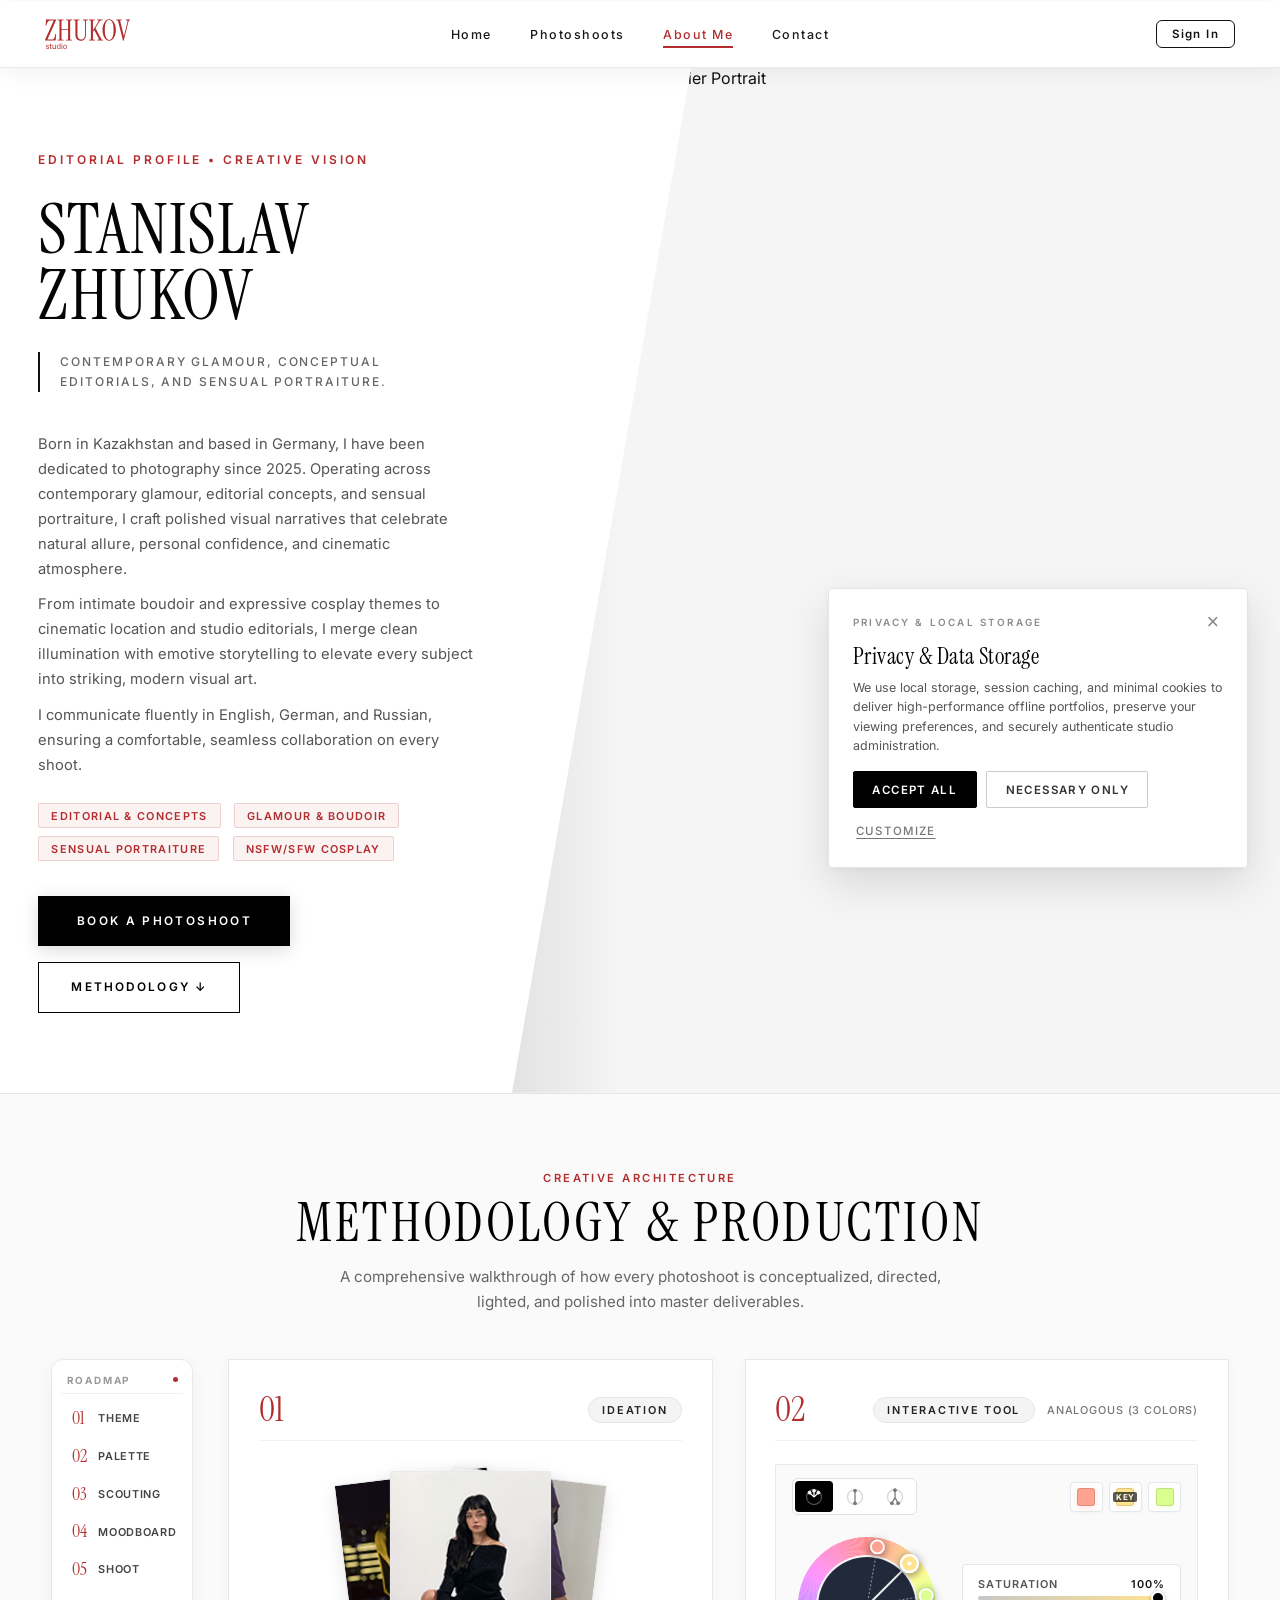
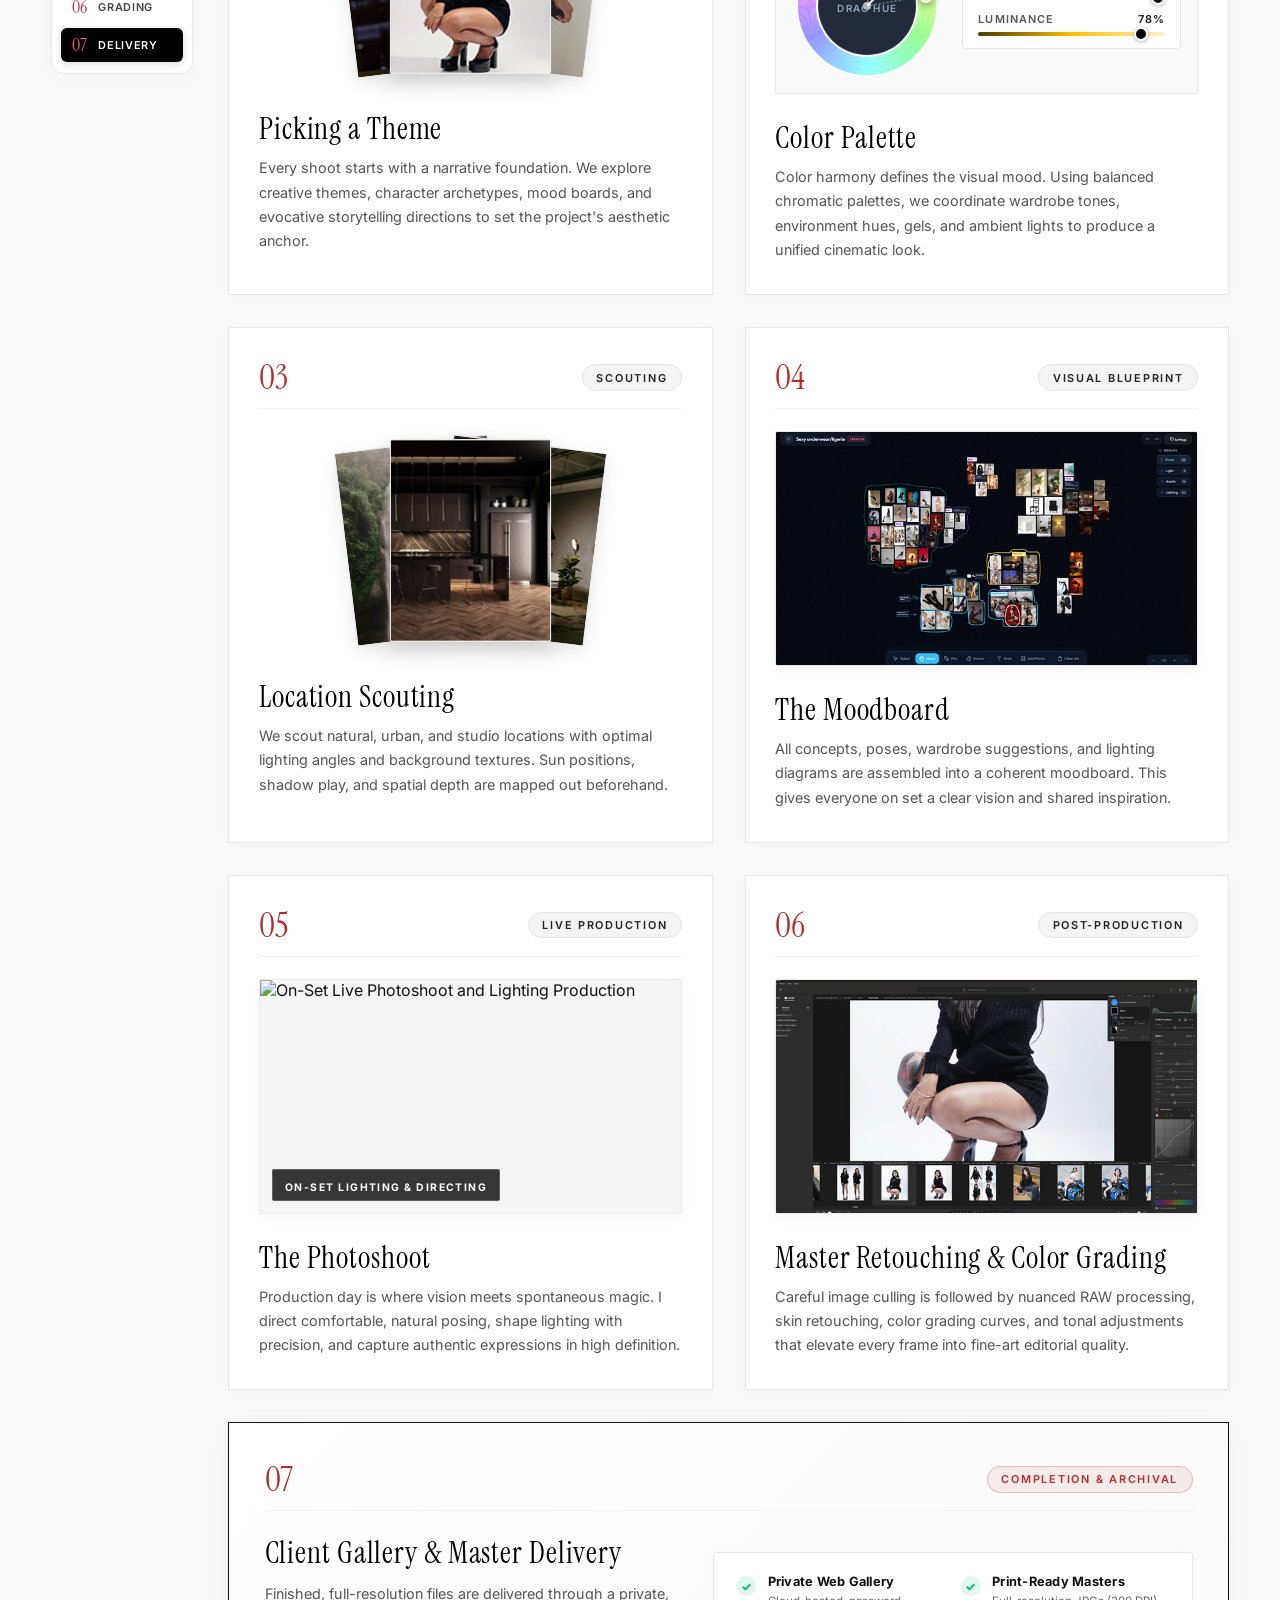
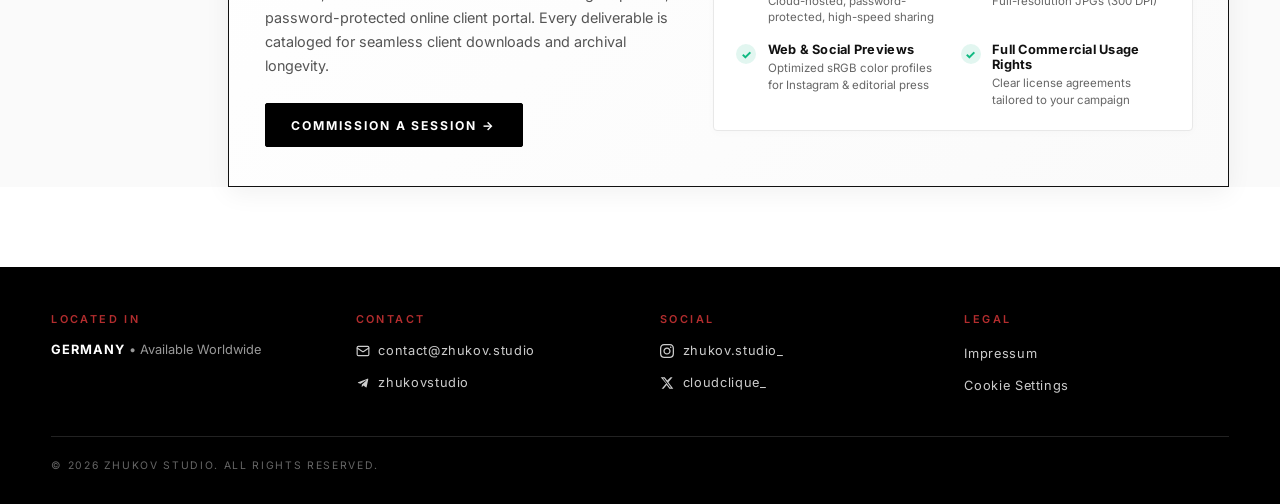
==== commit 741c40de: "feat: add about page with interactive color palette picker and methodology stepper" ====
--- a/about/index.html
+++ b/about/index.html
@@ -5,6 +5,29 @@
     <meta charset="UTF-8">
     <meta name="viewport" content="width=device-width, initial-scale=1.0">
     <title>ZHUKOV — About</title>
+    <!-- Critical Hero Image Optimization (Preconnect & High-Priority Preload) -->
+    <link rel="preconnect" href="https://zhukov-studio.dener4826.workers.dev" crossorigin>
+    <link rel="dns-prefetch" href="https://zhukov-studio.dener4826.workers.dev">
+    <link rel="preconnect" href="https://firestore.googleapis.com">
+    <link rel="preconnect" href="https://www.gstatic.com" crossorigin>
+    <script>
+        (function () {
+            try {
+                var cached = localStorage.getItem('zhukov_mem_about_hero_image') || localStorage.getItem('zhukov_mem_home_profile_image');
+                if (cached) {
+                    var parsed = JSON.parse(cached);
+                    if (parsed && parsed.data) {
+                        var link = document.createElement('link');
+                        link.rel = 'preload';
+                        link.as = 'image';
+                        link.href = parsed.data;
+                        link.fetchPriority = 'high';
+                        document.head.appendChild(link);
+                    }
+                }
+            } catch (e) { }
+        })();
+    </script>
     <link rel="stylesheet" href="/styles.css?v=74">
     <link rel="stylesheet" href="about.css?v=74">
     <link rel="preconnect" href="https://fonts.googleapis.com">
@@ -64,7 +87,7 @@
 
             <!-- Diagonal Full Bleed Image Filling the Cutout Area on the Right (1-to-1 Homepage Angle) -->
             <div class="hero-diagonal-cut-wrapper" id="about-hero-img-container">
-                <img src="" alt="Stanislav Zhukov Atelier Portrait" loading="eager" id="about-hero-img">
+                <img src="" alt="Stanislav Zhukov Atelier Portrait" loading="eager" fetchpriority="high" decoding="async" id="about-hero-img">
                 <script>
                     (function () {
                         try {
@@ -154,16 +177,19 @@
                             <!-- Fan Styled Theme Concept Images -->
                             <div class="fan-deck" aria-label="Theme Concept Images">
                                 <div class="fan-card fan-card-left" title="Concept A">
-                                    <img src="https://raw.githubusercontent.com/cloudclique/zhukov/refs/heads/main/_images/theme_concept_a.jpg"
-                                        alt="Theme Concept A" class="fan-card-img" draggable="false">
+                                    <img src="/_images/theme_concept_a.jpg"
+                                        onerror="this.onerror=null;this.src='https://raw.githubusercontent.com/cloudclique/zhukov/refs/heads/main/_images/theme_concept_a.jpg';"
+                                        alt="Theme Concept A" class="fan-card-img" draggable="false" loading="lazy" decoding="async">
                                 </div>
                                 <div class="fan-card fan-card-center" title="Main Theme">
-                                    <img src="https://raw.githubusercontent.com/cloudclique/zhukov/refs/heads/main/_images/theme_main.jpg"
-                                        alt="Main Theme" class="fan-card-img" draggable="false">
+                                    <img src="/_images/theme_main.jpg"
+                                        onerror="this.onerror=null;this.src='https://raw.githubusercontent.com/cloudclique/zhukov/refs/heads/main/_images/theme_main.jpg';"
+                                        alt="Main Theme" class="fan-card-img" draggable="false" loading="lazy" decoding="async">
                                 </div>
                                 <div class="fan-card fan-card-right" title="Concept B">
-                                    <img src="https://raw.githubusercontent.com/cloudclique/zhukov/refs/heads/main/_images/theme_concept_b.jpg"
-                                        alt="Theme Concept B" class="fan-card-img" draggable="false">
+                                    <img src="/_images/theme_concept_b.jpg"
+                                        onerror="this.onerror=null;this.src='https://raw.githubusercontent.com/cloudclique/zhukov/refs/heads/main/_images/theme_concept_b.jpg';"
+                                        alt="Theme Concept B" class="fan-card-img" draggable="false" loading="lazy" decoding="async">
                                 </div>
                             </div>
 
@@ -293,16 +319,19 @@
                             <!-- Fan Styled Location Images -->
                             <div class="fan-deck" aria-label="Location Scouting Images">
                                 <div class="fan-card fan-card-left" title="Outdoor & Nature">
-                                    <img src="https://raw.githubusercontent.com/cloudclique/zhukov/refs/heads/main/_images/location_waterfall.jpg"
-                                        alt="Outdoor & Nature Location" class="fan-card-img" draggable="false">
+                                    <img src="/_images/location_waterfall.jpg"
+                                        onerror="this.onerror=null;this.src='https://raw.githubusercontent.com/cloudclique/zhukov/refs/heads/main/_images/location_waterfall.jpg';"
+                                        alt="Outdoor & Nature Location" class="fan-card-img" draggable="false" loading="lazy" decoding="async">
                                 </div>
                                 <div class="fan-card fan-card-center" title="Interior & Architecture">
-                                    <img src="https://raw.githubusercontent.com/cloudclique/zhukov/refs/heads/main/_images/location_interior.jpg"
-                                        alt="Interior Architecture Location" class="fan-card-img" draggable="false">
+                                    <img src="/_images/location_interior.jpg"
+                                        onerror="this.onerror=null;this.src='https://raw.githubusercontent.com/cloudclique/zhukov/refs/heads/main/_images/location_interior.jpg';"
+                                        alt="Interior Architecture Location" class="fan-card-img" draggable="false" loading="lazy" decoding="async">
                                 </div>
                                 <div class="fan-card fan-card-right" title="Studio Setup">
-                                    <img src="https://raw.githubusercontent.com/cloudclique/zhukov/refs/heads/main/_images/location_studio.jpg"
-                                        alt="Studio Setup Location" class="fan-card-img" draggable="false">
+                                    <img src="/_images/location_studio.jpg"
+                                        onerror="this.onerror=null;this.src='https://raw.githubusercontent.com/cloudclique/zhukov/refs/heads/main/_images/location_studio.jpg';"
+                                        alt="Studio Setup Location" class="fan-card-img" draggable="false" loading="lazy" decoding="async">
                                 </div>
                             </div>
 
@@ -325,8 +354,9 @@
 
                             <!-- Moodboard Preview Image -->
                             <div class="process-image-container" aria-label="Moodboard Reference Preview">
-                                <img src="https://raw.githubusercontent.com/cloudclique/zhukov/refs/heads/main/_images/moodboard_preview.jpg"
-                                    alt="Moodboard Canvas Preview" class="process-preview-img" draggable="false">
+                                <img src="/_images/moodboard_preview.jpg"
+                                    onerror="this.onerror=null;this.src='https://raw.githubusercontent.com/cloudclique/zhukov/refs/heads/main/_images/moodboard_preview.jpg';"
+                                    alt="Moodboard Canvas Preview" class="process-preview-img" draggable="false" loading="lazy" decoding="async">
                             </div>
 
                             <div class="step-content">
@@ -349,7 +379,7 @@
                             <div class="process-image-container" aria-label="Live Photoshoot Production">
                                 <img src="https://i.ibb.co/JRNhSXJ2/image-0.webp"
                                     alt="On-Set Live Photoshoot and Lighting Production" class="process-preview-img"
-                                    draggable="false">
+                                    draggable="false" loading="lazy" decoding="async">
                                 <div class="image-overlay-badge">
                                     <span>ON-SET LIGHTING &amp; DIRECTING</span>
                                 </div>
@@ -374,9 +404,10 @@
 
                             <!-- Editing Preview Image -->
                             <div class="process-image-container" aria-label="Editing and Color Grading Preview">
-                                <img src="https://raw.githubusercontent.com/cloudclique/zhukov/refs/heads/main/_images/editing_preview.jpg"
+                                <img src="/_images/editing_preview.jpg"
+                                    onerror="this.onerror=null;this.src='https://raw.githubusercontent.com/cloudclique/zhukov/refs/heads/main/_images/editing_preview.jpg';"
                                     alt="Lightroom Editing and Retouching Preview" class="process-preview-img"
-                                    draggable="false">
+                                    draggable="false" loading="lazy" decoding="async">
                             </div>
 
                             <div class="step-content">
--- a/styles.css
+++ b/styles.css
@@ -1,4 +1,4 @@
-@import url('https://fonts.googleapis.com/css2?family=Instrument+Serif:ital@0;1&family=Inter:wght@300;400;500;600;700&family=Outfit:wght@300;400;600&display=swap');
+/* Google Fonts are loaded via non-blocking <link> tags in HTML <head> */
 
 /* ── Cross-Document View Transitions (SPA-Style Persistent Header) ───────── */
 @view-transition {
